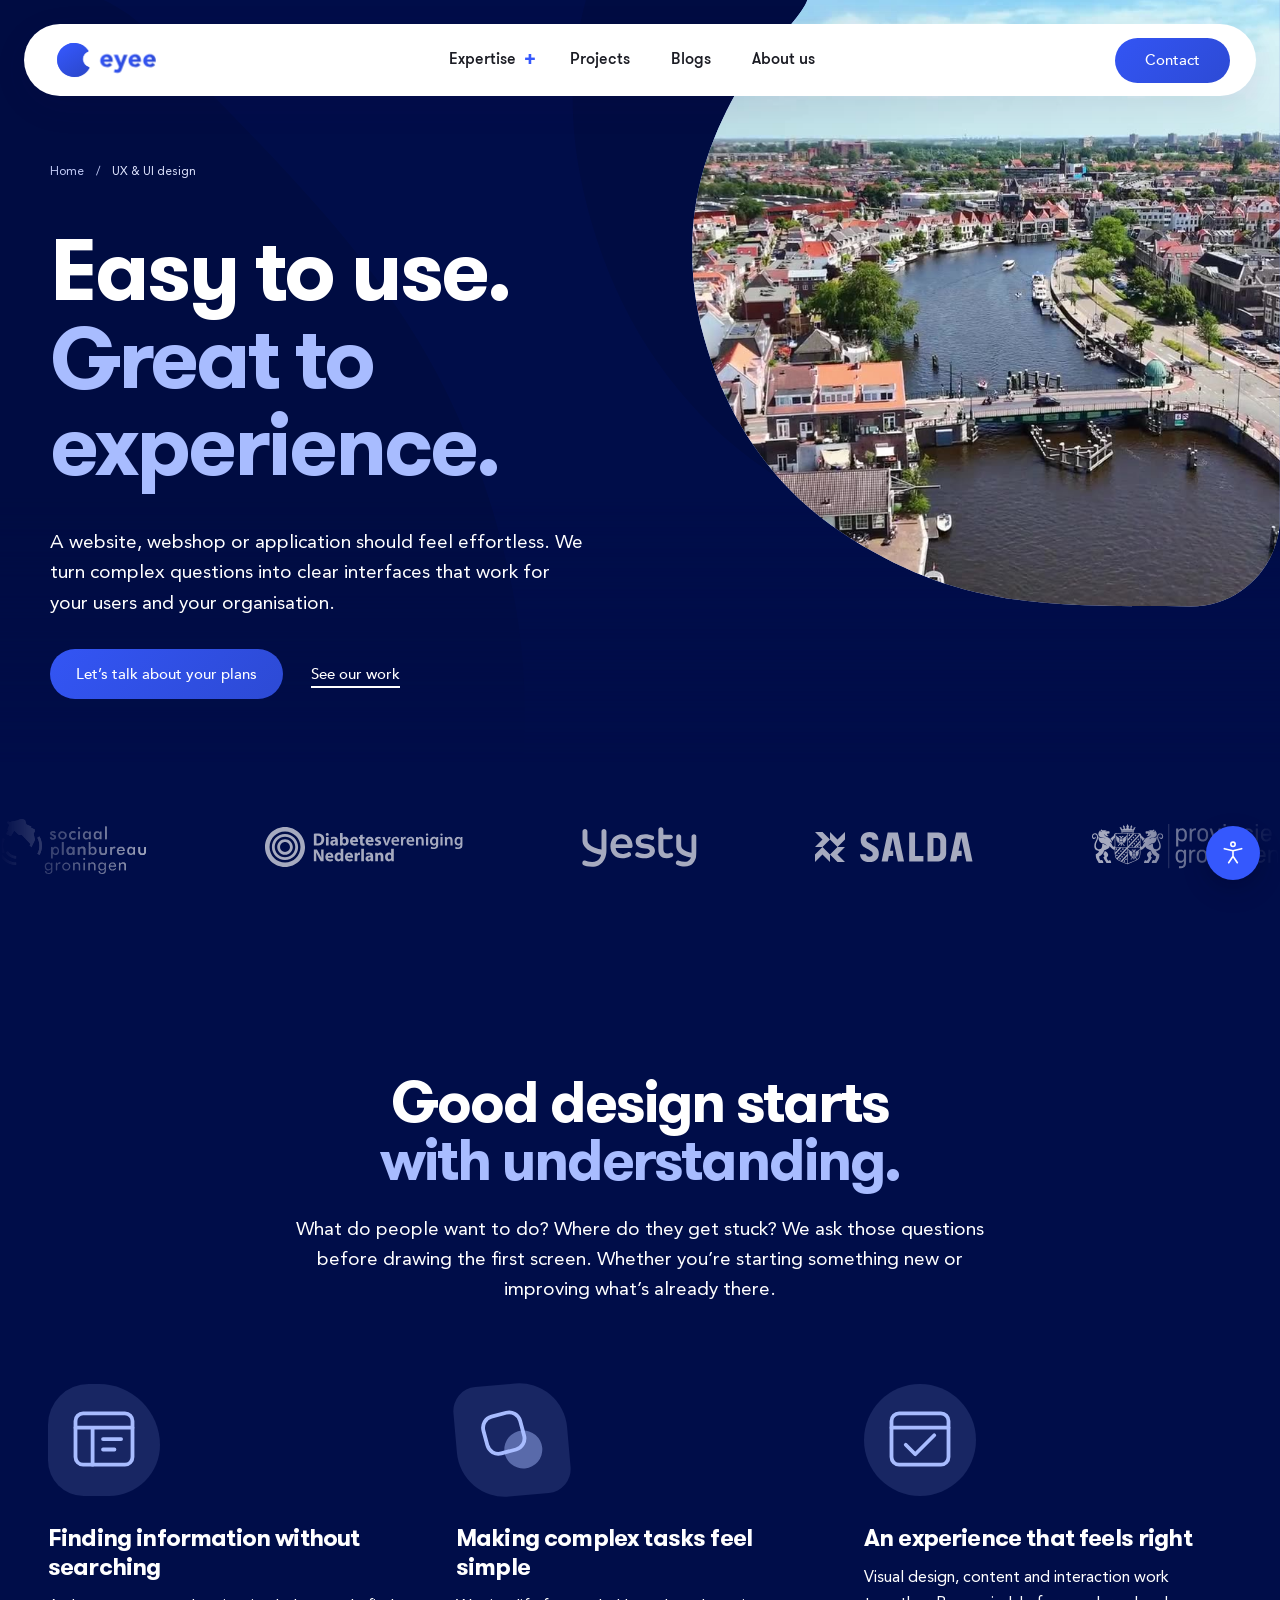
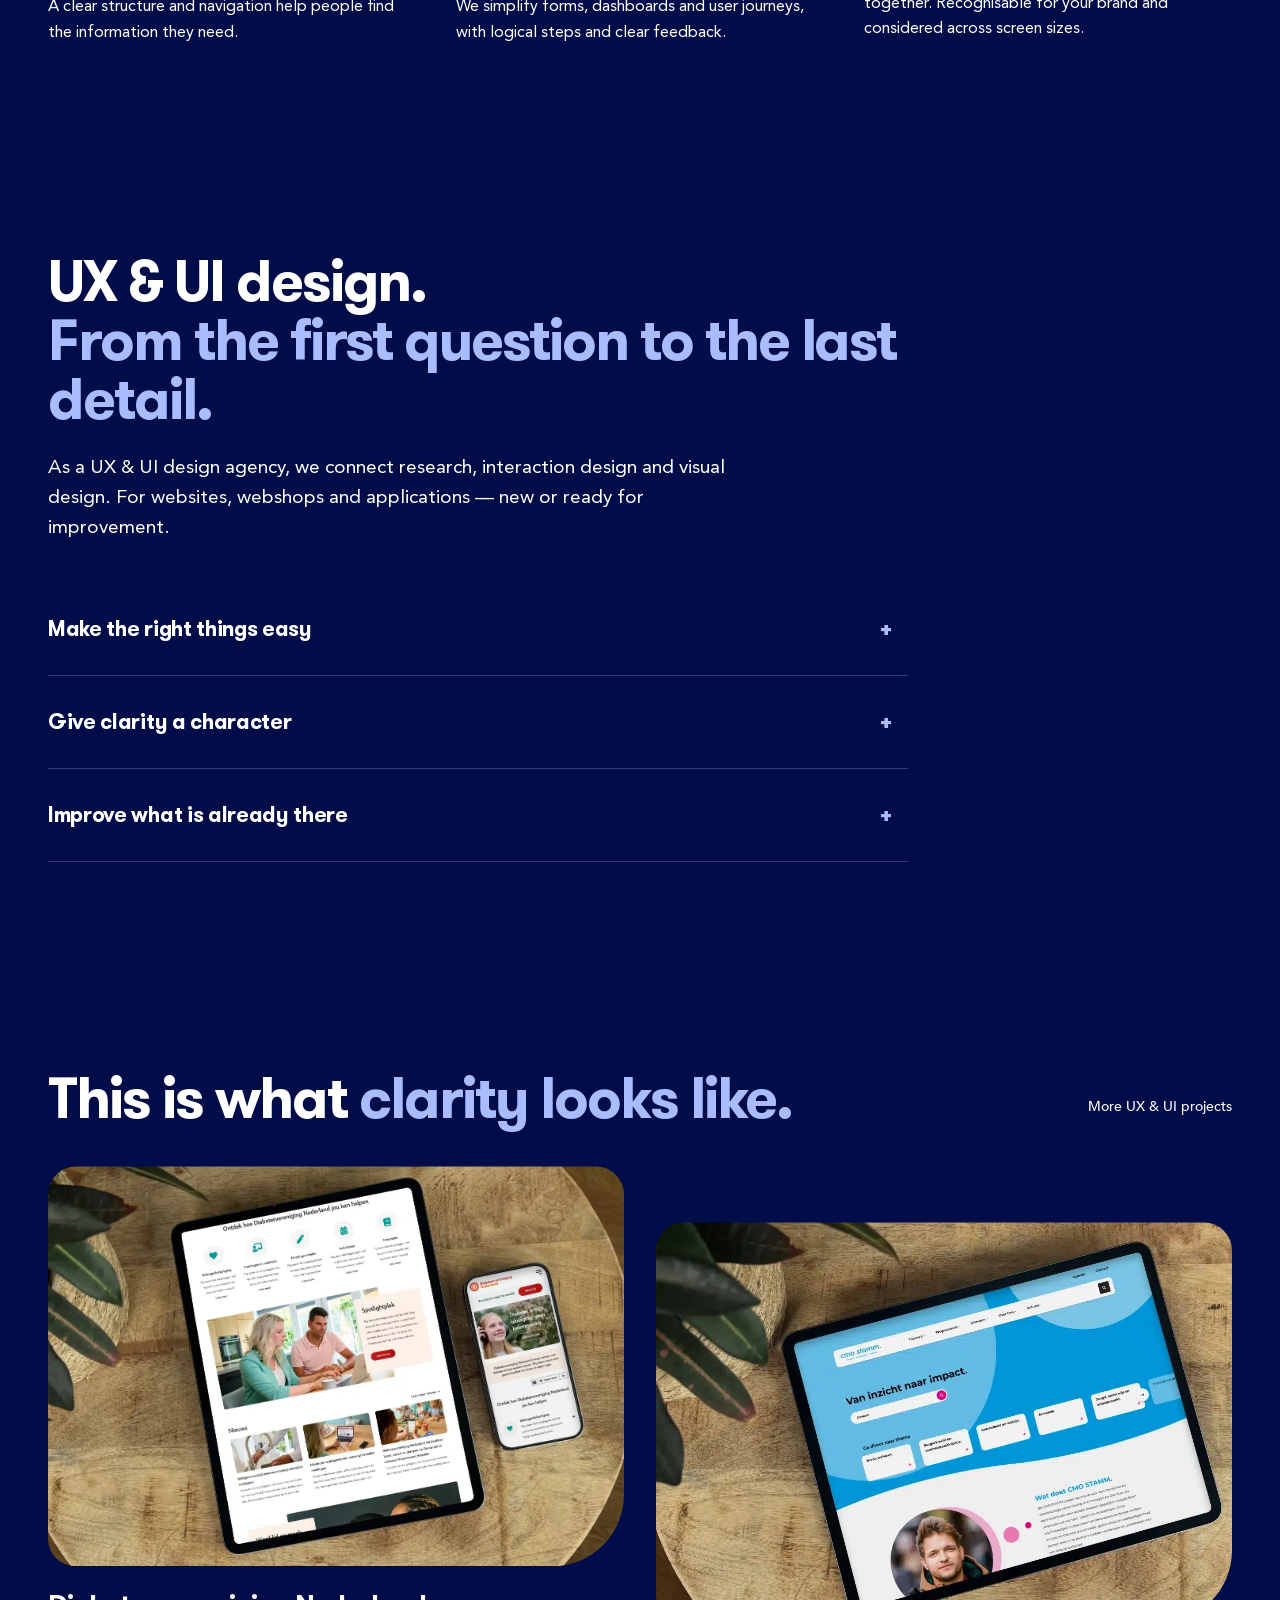
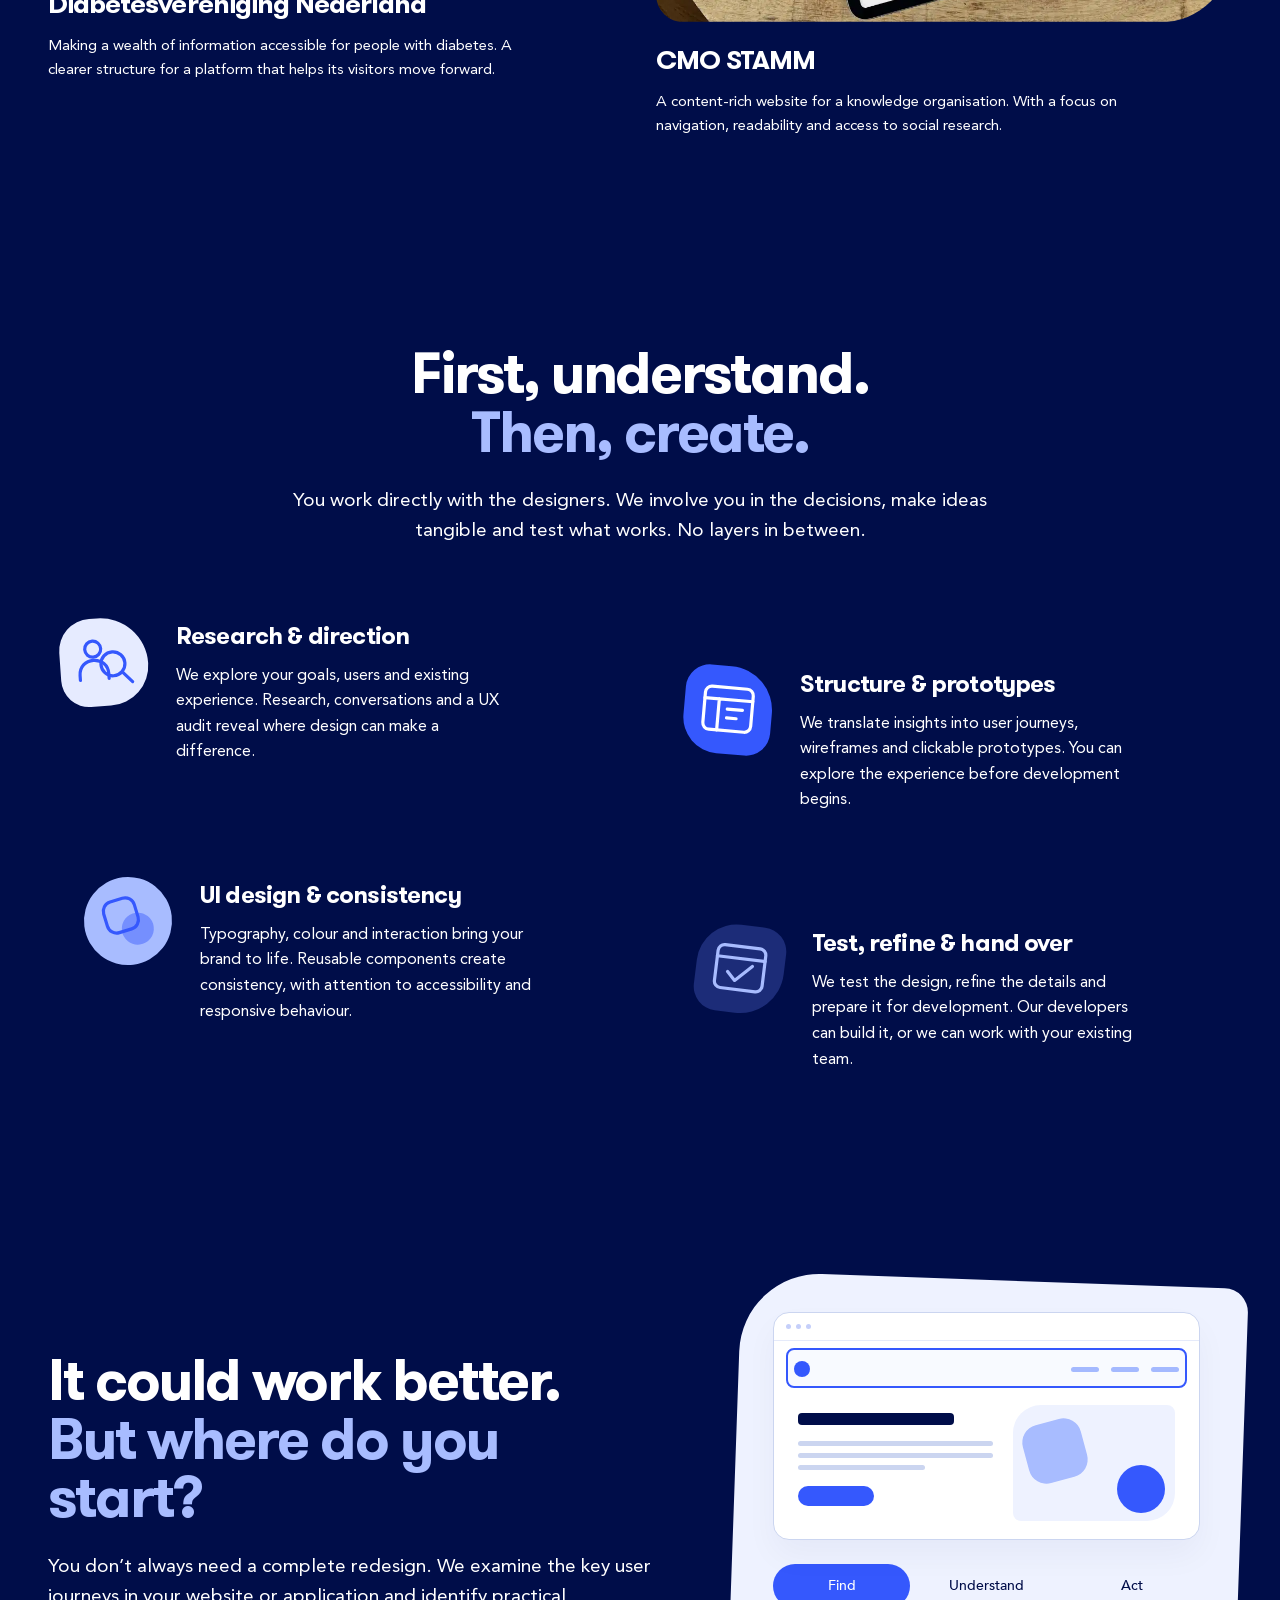
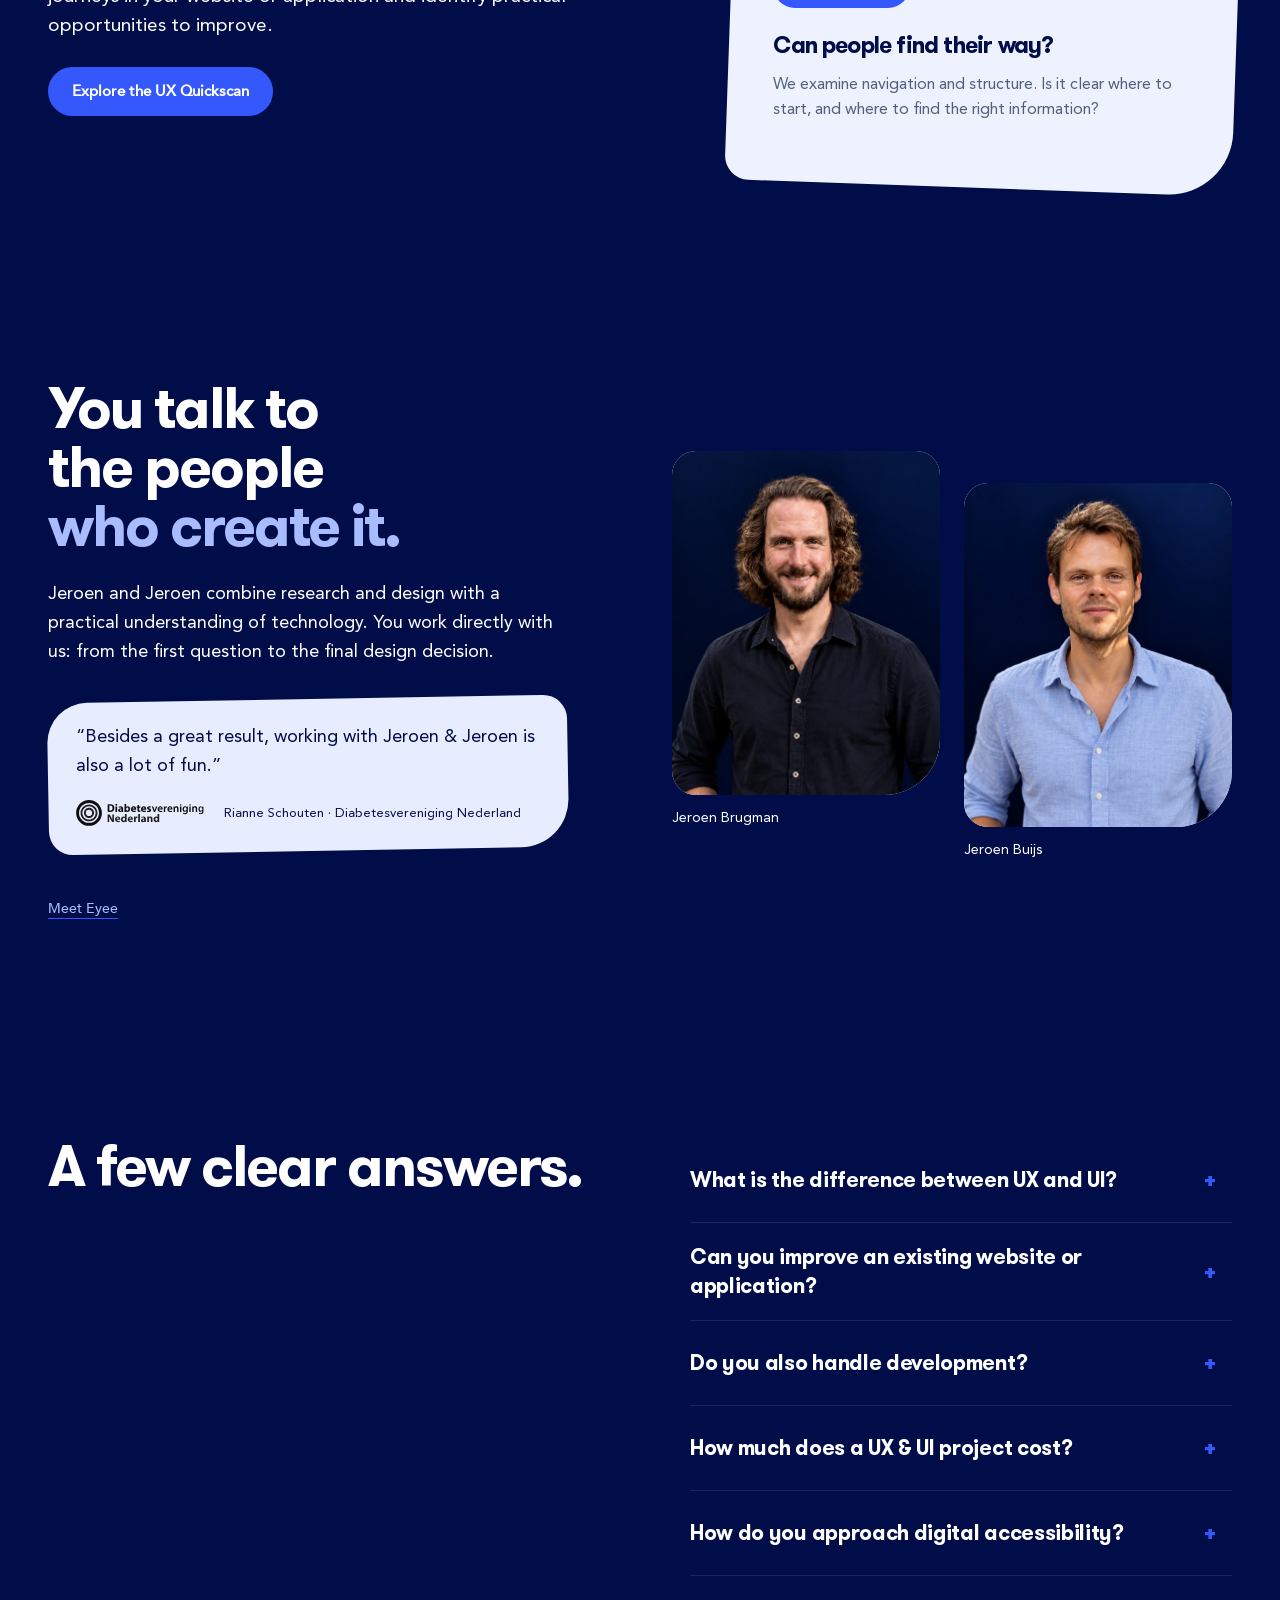
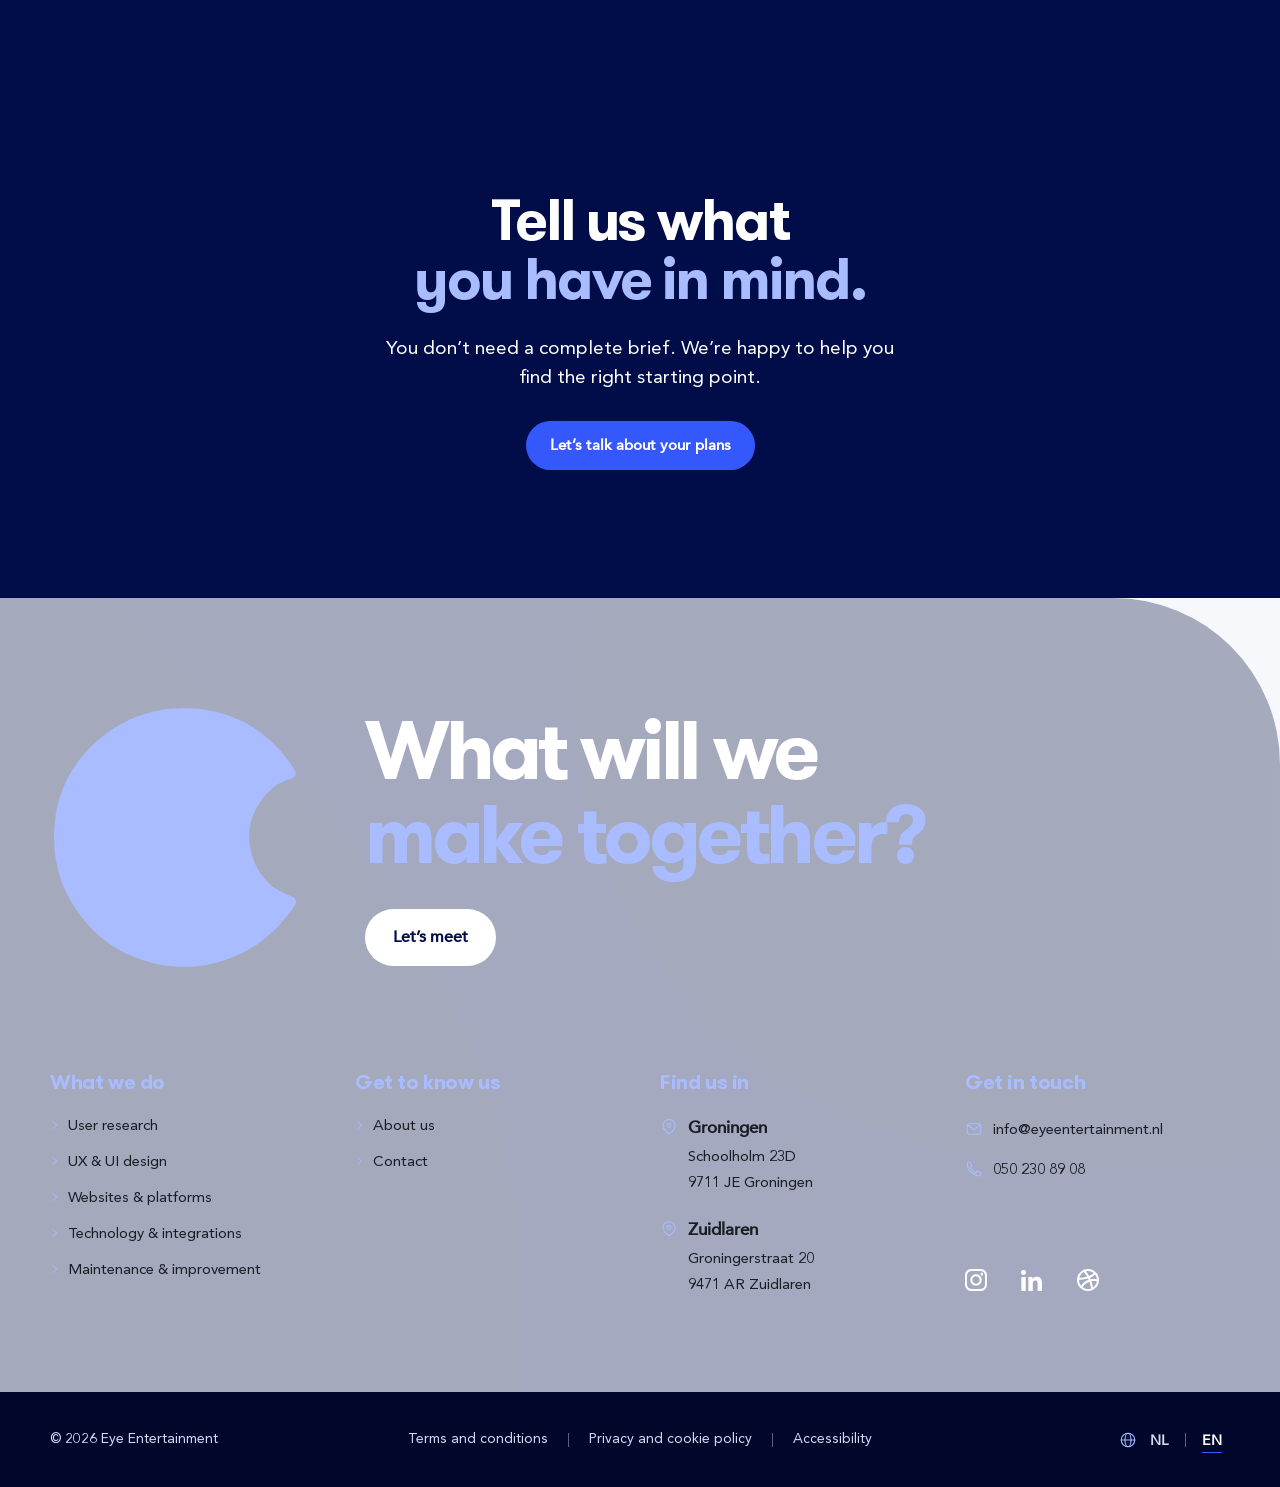
==== ui-ux-design.html @ f01b1f04 "Expertise pagina" ====
<!doctype html>
<html lang="nl">
  <head>
    <meta charset="utf-8" />
    <meta name="viewport" content="width=device-width,initial-scale=1,viewport-fit=cover" />
    <title>UX &amp; UI design — Heldere interfaces, betere ervaringen | Eyee</title>
    <meta
      name="description"
      content="Eyee verbindt gebruikersonderzoek, interactieontwerp en UI design. Voor heldere websites, webshops en applicaties. Bekijk ons werk en de UX Quickscan."
    />
    <link
      rel="icon"
      type="image/svg+xml"
      sizes="any"
      href="assets/favicon.svg?v=eyee-blue"
    />
    <link
      rel="stylesheet"
      href="style.css?v=20261016-footer-accessibility-divider"
    />
    <link rel="stylesheet" href="menu.css?v=20261016-11" />
    <link rel="stylesheet" href="expertise-menu.css?v=20261016-13" />
    <link rel="stylesheet" href="accessibility.css?v=20261016-18" />
    <link rel="stylesheet" href="floating-cta.css?v=20261016-6" />
    <link rel="stylesheet" href="videocall.css?v=20261016-1" />
  <meta name="robots" content="noindex,follow"><link rel="stylesheet" href="ux-detail.css?v=20261018-10"><link rel="stylesheet" href="ux-motion.css?v=20261018-12"></head>
  <body class="ux-detail" data-floating-cta="ux">
    <svg
      class="clip-definitions"
      width="0"
      height="0"
      aria-hidden="true"
      focusable="false"
    >
      <defs>
        <clipPath id="hero-photo-clip" clipPathUnits="objectBoundingBox">
          <path
            d="M.1973 0H.9997V.8546C.9997.9272.9377.9992.8481.9992C.5922.9992.4571.9992.2716.8875C.1407.8086.0512.6837.0139.5259C-.018.3747.0158.2579.0764.1527C.104.1054.1863.0316.1973 0Z"
          />
        </clipPath>
      </defs>
    </svg>
    <a class="skip" href="#ux-main">Naar de inhoud</a>
    <header class="header">
      <a class="brand" href="index.html" aria-label="Eyee — home" aria-keyshortcuts="Alt+ArrowDown"
        ><svg
          xmlns="http://www.w3.org/2000/svg"
          width="90"
          height="41"
          viewBox="0 0 90 41"
          fill="none"
          class="brand-full"
          aria-hidden="true"
          focusable="false"
        >
          <defs>
            <linearGradient
              id="brand-intro-paint0"
              x1="13.4575"
              y1="4.43108"
              x2="52.9433"
              y2="62.3048"
              gradientUnits="userSpaceOnUse"
            >
              <stop stop-color="#3558FD" />
              <stop offset="1" stop-color="#203597" />
            </linearGradient>
            <linearGradient
              id="brand-intro-paint1"
              x1="42.1681"
              y1="18.43"
              x2="67.1056"
              y2="24.2595"
              gradientUnits="userSpaceOnUse"
            >
              <stop stop-color="#3558FD" />
              <stop offset="1" stop-color="#203597" />
            </linearGradient>
            <linearGradient
              id="brand-intro-paint2"
              x1="53.6194"
              y1="19.8373"
              x2="81.7409"
              y2="24.9375"
              gradientUnits="userSpaceOnUse"
            >
              <stop stop-color="#3558FD" />
              <stop offset="1" stop-color="#203597" />
            </linearGradient>
            <linearGradient
              id="brand-intro-paint3"
              x1="66.2794"
              y1="18.43"
              x2="91.2169"
              y2="24.2595"
              gradientUnits="userSpaceOnUse"
            >
              <stop stop-color="#3558FD" />
              <stop offset="1" stop-color="#203597" />
            </linearGradient>
            <linearGradient
              id="brand-intro-paint4"
              x1="78.8712"
              y1="18.43"
              x2="103.809"
              y2="24.2595"
              gradientUnits="userSpaceOnUse"
            >
              <stop stop-color="#3558FD" />
              <stop offset="1" stop-color="#203597" />
            </linearGradient>
          </defs>
          <g class="brand-eye">
            <path
              fill-rule="evenodd"
              clip-rule="evenodd"
              d="M9.51439 10.8486C13.2551 7.12958 17.5127 5.4933 22.5822 6.22587C26.7355 6.82609 30.0108 8.91113 32.4223 12.3533C32.749 12.8196 32.5829 13.227 31.9892 13.418C30.5887 13.8686 29.6257 14.8354 28.8642 16.0403C27.8134 17.7027 27.5132 19.5148 28.0193 21.4101C28.6881 23.9138 30.2279 25.6642 32.778 26.4289C33.4064 26.6173 33.5839 26.9881 33.2454 27.5502C31.8733 29.8279 30.118 31.7046 27.7534 33.0201C24.336 34.9211 20.72 35.3688 16.9498 34.4121C13.9233 33.6442 11.3914 32.0325 9.37889 29.5688C6.7812 26.3884 5.79259 22.7843 6.13658 18.7898C6.32133 16.6434 7.01391 14.6473 8.17219 12.8304C8.64339 12.0914 9.15447 11.3779 9.51439 10.8486Z"
              fill="url(#brand-intro-paint0)"
            />
          </g>
          <g class="brand-word">
            <path
              d="M52.8066 24.5167C52.2946 25.1689 51.6474 25.6723 50.865 26.0268C50.0827 26.3813 49.2719 26.5586 48.4327 26.5586C47.6361 26.5586 46.8858 26.431 46.1817 26.1757C45.4776 25.9205 44.866 25.5553 44.3468 25.0803C43.8276 24.6053 43.4186 24.0346 43.1199 23.3681C42.8212 22.7016 42.6719 21.9572 42.6719 21.1348C42.6719 20.3123 42.8212 19.5679 43.1199 18.9014C43.4186 18.235 43.8276 17.6642 44.3468 17.1892C44.866 16.7142 45.4776 16.349 46.1817 16.0938C46.8858 15.8386 47.6361 15.7109 48.4327 15.7109C49.1723 15.7109 49.8444 15.8386 50.449 16.0938C51.0535 16.349 51.5656 16.7142 51.9852 17.1892C52.4048 17.6642 52.7284 18.235 52.956 18.9014C53.1836 19.5679 53.2974 20.3123 53.2974 21.1348V22.1344H45.8723C46.0003 22.7442 46.2777 23.2298 46.7044 23.5914C47.1312 23.953 47.6575 24.1338 48.2833 24.1338C48.8096 24.1338 49.2541 24.0168 49.6169 23.7829C49.9796 23.5489 50.2961 23.2476 50.5663 22.8789L52.8066 24.5167ZM50.0969 19.9649C50.1111 19.4261 49.9333 18.9652 49.5635 18.5824C49.1937 18.1995 48.7172 18.0081 48.134 18.0081C47.7784 18.0081 47.4654 18.0648 47.1952 18.1782C46.9249 18.2917 46.6938 18.437 46.5017 18.6143C46.3097 18.7915 46.1604 18.9971 46.0537 19.2311C45.947 19.4651 45.8866 19.7097 45.8723 19.9649H50.0969Z"
              fill="url(#brand-intro-paint1)"
            />
            <path
              d="M61.2168 27.9841C61.0034 28.5371 60.7972 29.0263 60.598 29.4517C60.3989 29.8771 60.1464 30.2352 59.8406 30.5258C59.5348 30.8165 59.1471 31.0363 58.6777 31.1852C58.2083 31.3341 57.5896 31.4085 56.8215 31.4085C55.9965 31.4085 55.1999 31.2809 54.4318 31.0257L54.8585 28.4095C55.3422 28.6222 55.84 28.7285 56.3521 28.7285C56.7077 28.7285 56.9993 28.6895 57.2269 28.6116C57.4545 28.5336 57.6429 28.4201 57.7923 28.2712C57.9416 28.1223 58.0661 27.9416 58.1657 27.7289C58.2652 27.5162 58.3719 27.268 58.4857 26.9844L58.7204 26.3889L54.1758 15.9666H57.6323L60.2993 22.7942H60.342L62.625 15.9666H65.9108L61.2168 27.9841Z"
              fill="url(#brand-intro-paint2)"
            />
            <path
              d="M76.918 24.5167C76.4059 25.1689 75.7587 25.6723 74.9764 26.0268C74.194 26.3813 73.3832 26.5586 72.544 26.5586C71.7475 26.5586 70.9971 26.431 70.293 26.1757C69.5889 25.9205 68.9773 25.5553 68.4581 25.0803C67.9389 24.6053 67.53 24.0346 67.2313 23.3681C66.9326 22.7016 66.7832 21.9572 66.7832 21.1348C66.7832 20.3123 66.9326 19.5679 67.2313 18.9014C67.53 18.235 67.9389 17.6642 68.4581 17.1892C68.9773 16.7142 69.5889 16.349 70.293 16.0938C70.9971 15.8386 71.7475 15.7109 72.544 15.7109C73.2837 15.7109 73.9558 15.8386 74.5603 16.0938C75.1648 16.349 75.6769 16.7142 76.0965 17.1892C76.5161 17.6642 76.8397 18.235 77.0673 18.9014C77.2949 19.5679 77.4087 20.3123 77.4087 21.1348V22.1344H69.9837C70.1117 22.7442 70.389 23.2298 70.8158 23.5914C71.2425 23.953 71.7688 24.1338 72.3947 24.1338C72.921 24.1338 73.3655 24.0168 73.7282 23.7829C74.0909 23.5489 74.4074 23.2476 74.6776 22.8789L76.918 24.5167ZM74.2082 19.9649C74.2225 19.4261 74.0447 18.9652 73.6748 18.5824C73.305 18.1995 72.8285 18.0081 72.2453 18.0081C71.8897 18.0081 71.5768 18.0648 71.3065 18.1782C71.0362 18.2917 70.8051 18.437 70.6131 18.6143C70.421 18.7915 70.2717 18.9971 70.165 19.2311C70.0583 19.4651 69.9979 19.7097 69.9837 19.9649H74.2082Z"
              fill="url(#brand-intro-paint3)"
            />
            <path
              d="M89.5098 24.5167C88.9977 25.1689 88.3505 25.6723 87.5682 26.0268C86.7858 26.3813 85.975 26.5586 85.1358 26.5586C84.3393 26.5586 83.5889 26.431 82.8848 26.1757C82.1807 25.9205 81.5691 25.5553 81.0499 25.0803C80.5307 24.6053 80.1218 24.0346 79.8231 23.3681C79.5244 22.7016 79.375 21.9572 79.375 21.1348C79.375 20.3123 79.5244 19.5679 79.8231 18.9014C80.1218 18.235 80.5307 17.6642 81.0499 17.1892C81.5691 16.7142 82.1807 16.349 82.8848 16.0938C83.5889 15.8386 84.3393 15.7109 85.1358 15.7109C85.8755 15.7109 86.5476 15.8386 87.1521 16.0938C87.7566 16.349 88.2687 16.7142 88.6883 17.1892C89.1079 17.6642 89.4315 18.235 89.6591 18.9014C89.8867 19.5679 90.0005 20.3123 90.0005 21.1348V22.1344H82.5755C82.7035 22.7442 82.9808 23.2298 83.4076 23.5914C83.8343 23.953 84.3606 24.1338 84.9865 24.1338C85.5128 24.1338 85.9573 24.0168 86.32 23.7829C86.6827 23.5489 86.9992 23.2476 87.2694 22.8789L89.5098 24.5167ZM86.8 19.9649C86.8143 19.4261 86.6365 18.9652 86.2666 18.5824C85.8968 18.1995 85.4203 18.0081 84.8371 18.0081C84.4815 18.0081 84.1686 18.0648 83.8983 18.1782C83.628 18.2917 83.3969 18.437 83.2049 18.6143C83.0128 18.7915 82.8635 18.9971 82.7568 19.2311C82.6501 19.4651 82.5897 19.7097 82.5755 19.9649H86.8Z"
              fill="url(#brand-intro-paint4)"
            />
          </g></svg
        ><img
          class="brand-symbol"
          src="assets/beeldmerk.svg?v=4fdb95ffe9"
          alt=""
          aria-hidden="true"
      /></a>
      <nav class="desktop-nav" aria-label="Hoofdnavigatie">
        <div class="expertise-nav">
          <button class="expertise-trigger" type="button" aria-expanded="false" aria-controls="expertise-panel"><span>Expertises</span><span class="expertise-indicator" aria-hidden="true"></span></button>
          <div id="expertise-panel" class="expertise-panel" role="region" aria-labelledby="expertise-heading" hidden>
            <div class="expertise-primary">
              <h2 id="expertise-heading">Onze expertise</h2>
              <div class="expertise-pillars">
                <a class="expertise-pillar" href="index.html#gebruikersonderzoek">
                  <span class="expertise-pillar-icon expertise-pillar-research"><span class="service-art research-art" aria-hidden="true"><svg
                viewBox="0 0 80 80"
                fill="none"
                stroke="currentColor"
                stroke-width="6"
                stroke-linecap="round"
                stroke-linejoin="round"
              >
                <g class="research-person">
                  <circle cx="27" cy="23" r="10" />
                  <path d="M9 61v-6c0-11 8-18 18-18s18 7 18 18v6" />
                </g>
                <g class="research-lens">
                  <circle cx="51" cy="43" r="15" />
                  <path d="m62 54 12 13" />
                </g>
              </svg></span></span>
                  <span class="expertise-pillar-copy"><span class="expertise-title"><strong>Gebruikersonderzoek</strong><span class="expertise-arrow" aria-hidden="true"></span></span><span class="expertise-description">Ontdek wat je gebruikers nodig hebben.</span></span>
                </a>
                <a class="expertise-pillar" href="ui-ux-design.html">
                  <span class="expertise-pillar-icon expertise-pillar-design"><span class="service-art design-art" aria-hidden="true"><i></i><i></i></span></span>
                  <span class="expertise-pillar-copy"><span class="expertise-title"><strong>UX &amp; UI design</strong><span class="expertise-arrow" aria-hidden="true"></span></span><span class="expertise-description">Heldere interfaces die prettig werken.</span></span>
                </a>
                <a class="expertise-pillar" href="index.html#betrouwbare-techniek">
                  <span class="expertise-pillar-icon expertise-pillar-tech"><span class="service-art tech-art" aria-hidden="true"><i></i><i></i></span></span>
                  <span class="expertise-pillar-copy"><span class="expertise-title"><strong>Betrouwbare techniek</strong><span class="expertise-arrow" aria-hidden="true"></span></span><span class="expertise-description">Een solide basis die met je meegroeit.</span></span>
                </a>
              </div>
            </div>
            <div class="expertise-practical">
              <h2>Waarmee we je helpen</h2>
              <ul>
                <li><a href="https://eye-entertainment.nl/websites/"><span>Websites</span></a></li>
                <li><a href="https://eye-entertainment.nl/webshops/"><span>Webshops</span></a></li>
                <li><a href="https://eye-entertainment.nl/bedrijfsapplicaties/"><span>Bedrijfsapplicaties</span></a></li>
                <li><a href="https://eye-entertainment.nl/ios-android-apps/"><span>iOS &amp; Android Apps</span></a></li>
                <li><a href="ui-ux-design.html"><span>UX &amp; Platform Design</span></a></li>
                <li><a href="https://eye-entertainment.nl/magento-en-shopware/"><span>Magento &amp; Shopware</span></a></li>
                <li><a href="https://eye-entertainment.nl/seo-optimalisatie/"><span>SEO optimalisatie</span></a></li>
                <li><a href="https://eye-entertainment.nl/onderhoud/"><span>Ondersteuning &amp; Onderhoud</span></a></li>
                <li><a href="https://eye-entertainment.nl/verbeter-mijn-platform/"><span>Verbeter mijn platform</span></a></li>
              </ul>
            </div>
          </div>
        </div>
        <a href="index.html#werk">Cases</a
        ><a href="https://eye-entertainment.nl/blogs/">Blogs</a
        ><a href="index.html#over">Over ons</a>
      </nav>
      <div class="header-actions">
        <a class="contact-link" href="#ux-contact"
          >Contact
          <span aria-hidden="true"
            ><img
              src="assets/arrow-right-white.svg"
              width="14"
              height="9"
              alt="" /></span></a
        ><button
          class="menu-toggle"
          type="button"
          aria-label="Menu openen"
          aria-haspopup="dialog"
          aria-controls="menu"
          aria-expanded="false"
        >
          <svg class="menu-icon" width="25" height="21" viewBox="0 0 28 24" fill="none" stroke="currentColor" stroke-width="3" stroke-linecap="round" aria-hidden="true"><line class="icon-top" x1="3" y1="12" x2="25" y2="12"/><line class="icon-middle" x1="3" y1="12" x2="25" y2="12"/><line class="icon-bottom" x1="3" y1="12" x2="25" y2="12"/></svg>
        </button>
      </div>
    </header>
    <div class="expertise-scrim" aria-hidden="true" hidden></div>
    
    <dialog id="menu" class="menu-dialog" aria-label="Menu" tabindex="-1">
      <div class="menu-top">
        <a class="menu-brand" href="index.html#home" aria-label="Eyee — home"><img src="assets/eyee-menu-logo.svg" width="132" height="49" alt="Eyee" /></a>
        <button class="menu-close" type="button" aria-label="Menu sluiten">
          <svg class="menu-icon" width="34" height="34" viewBox="0 0 28 24" fill="none" stroke="currentColor" stroke-width="3" stroke-linecap="round" aria-hidden="true"><line class="icon-top" x1="3" y1="12" x2="25" y2="12"/><line class="icon-middle" x1="3" y1="12" x2="25" y2="12"/><line class="icon-bottom" x1="3" y1="12" x2="25" y2="12"/></svg>
        </button>
      </div>
      <div class="menu-layout">
        <div>
          <nav aria-label="Uitgebreide navigatie">
            <a href="https://eye-entertainment.nl/expertises/"
              >Expertises <span>→</span></a
            ><a href="index.html#werk">Cases <span>→</span></a
            ><a href="https://eye-entertainment.nl/blogs/"
              >Blogs <span>→</span></a
            ><a href="index.html#over">Over ons <span>→</span></a
            ><a href="#ux-contact">Contact <span>→</span></a>
          </nav>
        </div>
        <div class="menu-bottom">
          <div class="menu-language">
            <span class="language-switcher" role="group" aria-label="Taalkeuze">
              <button type="button" data-language="nl" lang="nl" aria-label="Nederlands" aria-pressed="true">NL</button>
              <span class="language-divider" aria-hidden="true"></span>
              <button type="button" data-language="en" lang="en" aria-label="English" aria-pressed="false">EN</button>
            </span>
          </div>
          <a class="menu-call" href="tel:+31502308908"><svg width="18" height="18" viewBox="0 0 24 24" fill="none" stroke="currentColor" stroke-width="1.5" stroke-linecap="round" stroke-linejoin="round" aria-hidden="true"><path d="M7 3H4a1 1 0 0 0-1 1c0 9.4 7.6 17 17 17a1 1 0 0 0 1-1v-3l-5-2-2 2a15 15 0 0 1-7-7l2-2-2-5Z"/></svg><span>Bel ons</span><span class="menu-call-arrow" aria-hidden="true"><img src="assets/arrow-right-white.svg" width="18" height="12" alt="" /></span></a>
        </div>
      </div>
    </dialog>
    <main id="ux-main">
  <section
        class="hero ux-home-hero"
        data-scroll-bg="#000D49"
        aria-labelledby="ux-title"
      >
        <div class="hero-copy">
          <div class="hero-shapes" aria-hidden="true">
            <span class="shape-disc"></span><span class="shape-dot"></span
            ><span class="shape-bottom"></span>
          </div>
          <div class="hero-portrait">
            <picture class="hero-video-poster">
              <source media="(max-width: 650px)" srcset="assets/eyee-showreel-hero-mobile-poster.jpg" />
              <img src="assets/eyee-showreel-hero-desktop-poster.jpg" width="800" height="840" alt="Dronebeeld van de stad" fetchpriority="high" />
            </picture>
            <video id="hero-video" class="hero-video" muted loop playsinline preload="none" aria-hidden="true"></video>
          </div>
          <nav class="ux-breadcrumb" aria-label="Breadcrumb"><a href="index.html">Home</a><span aria-hidden="true">/</span><span aria-current="page">UX &amp; UI design</span></nav><h1 id="ux-title"><span data-en="Easy to use.">Helder in gebruik.</span><br><em data-en="Great to experience.">Sterk in gevoel.</em></h1>
          <div class="hero-bottom"><p class="ux-lead" data-en="A website, webshop or application should feel effortless. We turn complex questions into clear interfaces that work for your users and your organisation.">Een website, webshop of applicatie moet vanzelfsprekend voelen. Wij vertalen complexe vragen naar heldere interfaces die werken voor je gebruikers én je organisatie.</p><div class="hero-actions"><a class="hero-cta hero-cta-primary" href="#ux-contact"><b class="ux-action-label" data-en="Let’s talk about your plans">Bespreek je plannen</b><span aria-hidden="true"><img src="assets/arrow-right-white.svg" width="14" height="9" alt=""></span></a><a class="hero-cta hero-cta-secondary" href="#ux-work" data-en="See our work">Bekijk ons werk</a></div></div>
        </div>
      </section><section
        class="client-wall section client-strip"
        data-scroll-bg="#000d49"
        aria-label="Een selectie van onze opdrachtgevers"
      >
        <svg width="0" height="0" aria-hidden="true" focusable="false" style="position: absolute"><defs><filter id="client-logo-tint" color-interpolation-filters="sRGB"><feColorMatrix type="saturate" values="0"/><feComponentTransfer><feFuncR type="table" tableValues="0 0 1"/><feFuncG type="table" tableValues="0 0 1"/><feFuncB type="table" tableValues="0 0 1"/></feComponentTransfer><feColorMatrix type="matrix" values="0.67451 0 0 0 0.32549 0 0.61961 0 0 0.38039 0 0 0.45882 0 0.54118 0 0 0 1 0"/></filter></defs></svg>
        <article class="eyee-logoslider-wrapper" style="--duration: 40s">
          <div class="marquee">
            <div class="marquee__group">
              <div class="r r1">
                <a
                  target="_blank"
                  rel="noopener noreferrer"
                  href="https://eye-entertainment.nl/opdrachtgevers/sociaal-planbureau-groningen/"
                  class="logo-item"
                  ><img
                    class="logo-img first"
                    style="height: 55px"
                    src="assets/client-slider-49620bfa6d33.svg"
                    alt="Sociaal Planbureau Groningen" /><img
                    class="logo-img second"
                    style="height: 55px"
                    src="assets/client-slider-d979b75b858e.svg"
                    alt="Sociaal Planbureau Groningen" /></a
                ><a
                  target="_blank"
                  rel="noopener noreferrer"
                  href="https://eye-entertainment.nl/opdrachtgevers/diabetesvereniging-nederland/"
                  class="logo-item"
                  ><img
                    class="logo-img first"
                    style="height: 40px"
                    src="assets/client-slider-cfbfcf48ce87.svg"
                    alt="Diabetesvereniging Nederland" /><img
                    class="logo-img second"
                    style="height: 40px"
                    src="assets/client-slider-b6ab68667841.svg"
                    alt="Diabetesvereniging Nederland" /></a
                ><a
                  target="_blank"
                  rel="noopener noreferrer"
                  href="https://eye-entertainment.nl/opdrachtgevers/yesty/"
                  class="logo-item"
                  ><img
                    class="logo-img first"
                    style="height: 40px"
                    src="assets/client-slider-f21b3d1928e7.svg"
                    alt="Yesty" /><img
                    class="logo-img second"
                    style="height: 40px"
                    src="assets/client-slider-37b8ec7cb5c3.svg"
                    alt="Yesty" /></a
                ><a
                  target="_blank"
                  rel="noopener noreferrer"
                  href="https://eye-entertainment.nl/opdrachtgevers/salda/"
                  class="logo-item"
                  ><img
                    class="logo-img first"
                    style="height: 30px"
                    src="assets/client-slider-20cdc62dc676.svg"
                    alt="Salda" /><img
                    class="logo-img second"
                    style="height: 30px"
                    src="assets/client-slider-1c26e1fbf0e0.svg"
                    alt="Salda" /></a
                ><a
                  target="_blank"
                  rel="noopener noreferrer"
                  href="https://eye-entertainment.nl/opdrachtgevers/provincie-groningen/"
                  class="logo-item"
                  ><img
                    class="logo-img first"
                    style="height: 45px"
                    src="assets/client-slider-98b4e5aa6078.svg"
                    alt="Provincie Groningen" /><img
                    class="logo-img second"
                    style="height: 45px"
                    src="assets/client-slider-f69f68d73787.svg"
                    alt="Provincie Groningen" /></a
                ><a
                  target="_blank"
                  rel="noopener noreferrer"
                  href="https://eye-entertainment.nl/opdrachtgevers/gullimex/"
                  class="logo-item"
                  ><img
                    class="logo-img first"
                    style="height: 40px"
                    src="assets/client-slider-445c90ca2f07.svg"
                    alt="Gullimex" /><img
                    class="logo-img second"
                    style="height: 40px"
                    src="assets/client-slider-22fb444d3d4b.svg"
                    alt="Gullimex" /></a
                ><a
                  target="_blank"
                  rel="noopener noreferrer"
                  href="https://eye-entertainment.nl/opdrachtgevers/trendbureau-drenthe/"
                  class="logo-item"
                  ><img
                    class="logo-img first"
                    style="height: 55px"
                    src="assets/client-slider-09e43a5abc71.svg"
                    alt="Trendbureau Drenthe" /><img
                    class="logo-img second"
                    style="height: 55px"
                    src="assets/client-slider-fa4d386a071c.svg"
                    alt="Trendbureau Drenthe" /></a
                ><a
                  target="_blank"
                  rel="noopener noreferrer"
                  href="https://eye-entertainment.nl/opdrachtgevers/the-indian-maharadja/"
                  class="logo-item"
                  ><img
                    class="logo-img first"
                    style="height: 55px"
                    src="assets/client-slider-2ef7be026399.svg"
                    alt="The Indian Maharadja" /><img
                    class="logo-img second"
                    style="height: 55px"
                    src="assets/client-slider-12ba22347359.svg"
                    alt="The Indian Maharadja" /></a
                ><a
                  target="_blank"
                  rel="noopener noreferrer"
                  href="https://eye-entertainment.nl/opdrachtgevers/cmo-stamm/"
                  class="logo-item"
                  ><img
                    class="logo-img first"
                    style="height: 20px"
                    src="assets/client-slider-2c8688d3161d.svg"
                    alt="CMO STAMM" /><img
                    class="logo-img second"
                    style="height: 20px"
                    src="assets/client-slider-e0a81075a2fe.svg"
                    alt="CMO STAMM" /></a
                ><a
                  target="_blank"
                  rel="noopener noreferrer"
                  href="https://eye-entertainment.nl/opdrachtgevers/101bhv/"
                  class="logo-item"
                  ><img
                    class="logo-img first"
                    style="height: 50px"
                    src="assets/logo-101bhv.svg"
                    alt="101BHV" /><img
                    class="logo-img second"
                    style="height: 50px"
                    src="assets/logo-101bhv.svg"
                    alt="101BHV" /></a
                ><a
                  target="_blank"
                  rel="noopener noreferrer"
                  href="https://eye-entertainment.nl/opdrachtgevers/beach-wagon/"
                  class="logo-item"
                  ><img
                    class="logo-img first"
                    style="height: 50px"
                    src="assets/client-slider-8bf4eac66f78.svg"
                    alt="Beach Wagon" /><img
                    class="logo-img second"
                    style="height: 50px"
                    src="assets/client-slider-cc38c21f6e75.svg"
                    alt="Beach Wagon"
                /></a>
              </div>
              <div class="r r2">
                <a
                  target="_blank"
                  rel="noopener noreferrer"
                  href="https://eye-entertainment.nl/opdrachtgevers/provincie-drenthe/"
                  class="logo-item"
                  ><img
                    class="logo-img first"
                    style="height: 30px"
                    src="assets/client-slider-f61c9474a30e.svg"
                    alt="Provincie Drenthe" /><img
                    class="logo-img second"
                    style="height: 30px"
                    src="assets/client-slider-0d6a410d7923.svg"
                    alt="Provincie Drenthe" /></a
                ><a
                  target="_blank"
                  rel="noopener noreferrer"
                  href="https://eye-entertainment.nl/opdrachtgevers/bijscholing-instituut-voor-therapeuten/"
                  class="logo-item"
                  ><img
                    class="logo-img first"
                    style="height: 50px"
                    src="assets/client-slider-2dab9fa09766.svg"
                    alt="Bijscholing Instituut voor Therapeuten" /><img
                    class="logo-img second"
                    style="height: 50px"
                    src="assets/client-slider-e326ccbe0055.svg"
                    alt="Bijscholing Instituut voor Therapeuten" /></a
                ><a
                  target="_blank"
                  rel="noopener noreferrer"
                  href="https://eye-entertainment.nl/opdrachtgevers/drenthe-samen-gezond-in-beweging/"
                  class="logo-item"
                  ><img
                    class="logo-img first"
                    style="height: 55px"
                    src="assets/client-slider-0d7324493cc4.svg"
                    alt="Drenthe samen gezond in beweging" /><img
                    class="logo-img second"
                    style="height: 55px"
                    src="assets/client-slider-bd69c027354d.svg"
                    alt="Drenthe samen gezond in beweging" /></a
                ><a
                  target="_blank"
                  rel="noopener noreferrer"
                  href="https://eye-entertainment.nl/opdrachtgevers/de-print-partner/"
                  class="logo-item"
                  ><img
                    class="logo-img first"
                    style="height: 25px"
                    src="assets/client-slider-4edae6386b6f.svg"
                    alt="De Print Partner" /><img
                    class="logo-img second"
                    style="height: 25px"
                    src="assets/client-slider-3826d83f4b29.svg"
                    alt="De Print Partner" /></a
                ><a
                  target="_blank"
                  rel="noopener noreferrer"
                  href="https://eye-entertainment.nl/opdrachtgevers/horecagoedkoop/"
                  class="logo-item"
                  ><img
                    class="logo-img first"
                    style="height: 40px"
                    src="assets/logo-horecagoedkoop.svg"
                    alt="Horecagoedkoop" /><img
                    class="logo-img second"
                    style="height: 40px"
                    src="assets/logo-horecagoedkoop.svg"
                    alt="Horecagoedkoop" /></a
                ><a
                  target="_blank"
                  rel="noopener noreferrer"
                  href="https://eye-entertainment.nl/opdrachtgevers/gooze/"
                  class="logo-item"
                  ><img
                    class="logo-img first"
                    style="height: 25px"
                    src="assets/client-slider-388b2e9fd227.svg"
                    alt="Gooze" /><img
                    class="logo-img second"
                    style="height: 25px"
                    src="assets/client-slider-c85b772190b2.svg"
                    alt="Gooze" /></a
                ><a
                  target="_blank"
                  rel="noopener noreferrer"
                  href="https://eye-entertainment.nl/opdrachtgevers/ukraine-food/"
                  class="logo-item"
                  ><img
                    class="logo-img first"
                    style="height: 45px"
                    src="assets/client-slider-0225ca1ac8ce.svg"
                    alt="Ukraine Food" /><img
                    class="logo-img second"
                    style="height: 45px"
                    src="assets/client-slider-76e9012f9a93.svg"
                    alt="Ukraine Food" /></a
                ><a
                  target="_blank"
                  rel="noopener noreferrer"
                  href="https://eye-entertainment.nl/opdrachtgevers/symphony-travel/"
                  class="logo-item"
                  ><img
                    class="logo-img first"
                    style="height: 18px"
                    src="assets/client-slider-e2c19cee3662.svg"
                    alt="Symphony Travel" /><img
                    class="logo-img second"
                    style="height: 18px"
                    src="assets/client-slider-d179adf80a6d.svg"
                    alt="Symphony Travel" /></a
                ><a
                  target="_blank"
                  rel="noopener noreferrer"
                  href="https://eye-entertainment.nl/opdrachtgevers/kwekerij-arborealis/"
                  class="logo-item"
                  ><img
                    class="logo-img first"
                    style="height: 58px"
                    src="assets/client-slider-39ddb00eded8.svg"
                    alt="Kwekerij Arborealis" /><img
                    class="logo-img second"
                    style="height: 58px"
                    src="assets/client-slider-19d0163aee39.svg"
                    alt="Kwekerij Arborealis" /></a
                ><a
                  target="_blank"
                  rel="noopener noreferrer"
                  href="https://eye-entertainment.nl/opdrachtgevers/groenstudio-schone/"
                  class="logo-item"
                  ><img
                    class="logo-img first"
                    style="height: 50px"
                    src="assets/client-slider-b425ba609ca0.svg"
                    alt="Groenstudio Schöne" /><img
                    class="logo-img second"
                    style="height: 50px"
                    src="assets/client-slider-84a78badd6fb.svg"
                    alt="Groenstudio Schöne" /></a
                ><a
                  target="_blank"
                  rel="noopener noreferrer"
                  href="https://eye-entertainment.nl/opdrachtgevers/spijs/"
                  class="logo-item"
                  ><img
                    class="logo-img first"
                    style="height: 50px"
                    src="assets/client-slider-674fae9d6617.svg"
                    alt="Spijs" /><img
                    class="logo-img second"
                    style="height: 50px"
                    src="assets/client-slider-3f1501114a78.svg"
                    alt="Spijs"
                /></a>
              </div>
            </div>
            <div aria-hidden="true" class="marquee__group" inert>
              <div class="r r1">
                <a
                  target="_blank"
                  rel="noopener noreferrer"
                  href="https://eye-entertainment.nl/opdrachtgevers/sociaal-planbureau-groningen/"
                  class="logo-item"
                  ><img
                    class="logo-img first"
                    style="height: 55px"
                    src="assets/client-slider-49620bfa6d33.svg"
                    alt="Sociaal Planbureau Groningen" /><img
                    class="logo-img second"
                    style="height: 55px"
                    src="assets/client-slider-d979b75b858e.svg"
                    alt="Sociaal Planbureau Groningen" /></a
                ><a
                  target="_blank"
                  rel="noopener noreferrer"
                  href="https://eye-entertainment.nl/opdrachtgevers/diabetesvereniging-nederland/"
                  class="logo-item"
                  ><img
                    class="logo-img first"
                    style="height: 40px"
                    src="assets/client-slider-cfbfcf48ce87.svg"
                    alt="Diabetesvereniging Nederland" /><img
                    class="logo-img second"
                    style="height: 40px"
                    src="assets/client-slider-b6ab68667841.svg"
                    alt="Diabetesvereniging Nederland" /></a
                ><a
                  target="_blank"
                  rel="noopener noreferrer"
                  href="https://eye-entertainment.nl/opdrachtgevers/yesty/"
                  class="logo-item"
                  ><img
                    class="logo-img first"
                    style="height: 40px"
                    src="assets/client-slider-f21b3d1928e7.svg"
                    alt="Yesty" /><img
                    class="logo-img second"
                    style="height: 40px"
                    src="assets/client-slider-37b8ec7cb5c3.svg"
                    alt="Yesty" /></a
                ><a
                  target="_blank"
                  rel="noopener noreferrer"
                  href="https://eye-entertainment.nl/opdrachtgevers/salda/"
                  class="logo-item"
                  ><img
                    class="logo-img first"
                    style="height: 30px"
                    src="assets/client-slider-20cdc62dc676.svg"
                    alt="Salda" /><img
                    class="logo-img second"
                    style="height: 30px"
                    src="assets/client-slider-1c26e1fbf0e0.svg"
                    alt="Salda" /></a
                ><a
                  target="_blank"
                  rel="noopener noreferrer"
                  href="https://eye-entertainment.nl/opdrachtgevers/provincie-groningen/"
                  class="logo-item"
                  ><img
                    class="logo-img first"
                    style="height: 45px"
                    src="assets/client-slider-98b4e5aa6078.svg"
                    alt="Provincie Groningen" /><img
                    class="logo-img second"
                    style="height: 45px"
                    src="assets/client-slider-f69f68d73787.svg"
                    alt="Provincie Groningen" /></a
                ><a
                  target="_blank"
                  rel="noopener noreferrer"
                  href="https://eye-entertainment.nl/opdrachtgevers/gullimex/"
                  class="logo-item"
                  ><img
                    class="logo-img first"
                    style="height: 40px"
                    src="assets/client-slider-445c90ca2f07.svg"
                    alt="Gullimex" /><img
                    class="logo-img second"
                    style="height: 40px"
                    src="assets/client-slider-22fb444d3d4b.svg"
                    alt="Gullimex" /></a
                ><a
                  target="_blank"
                  rel="noopener noreferrer"
                  href="https://eye-entertainment.nl/opdrachtgevers/trendbureau-drenthe/"
                  class="logo-item"
                  ><img
                    class="logo-img first"
                    style="height: 55px"
                    src="assets/client-slider-09e43a5abc71.svg"
                    alt="Trendbureau Drenthe" /><img
                    class="logo-img second"
                    style="height: 55px"
                    src="assets/client-slider-fa4d386a071c.svg"
                    alt="Trendbureau Drenthe" /></a
                ><a
                  target="_blank"
                  rel="noopener noreferrer"
                  href="https://eye-entertainment.nl/opdrachtgevers/the-indian-maharadja/"
                  class="logo-item"
                  ><img
                    class="logo-img first"
                    style="height: 55px"
                    src="assets/client-slider-2ef7be026399.svg"
                    alt="The Indian Maharadja" /><img
                    class="logo-img second"
                    style="height: 55px"
                    src="assets/client-slider-12ba22347359.svg"
                    alt="The Indian Maharadja" /></a
                ><a
                  target="_blank"
                  rel="noopener noreferrer"
                  href="https://eye-entertainment.nl/opdrachtgevers/cmo-stamm/"
                  class="logo-item"
                  ><img
                    class="logo-img first"
                    style="height: 20px"
                    src="assets/client-slider-2c8688d3161d.svg"
                    alt="CMO STAMM" /><img
                    class="logo-img second"
                    style="height: 20px"
                    src="assets/client-slider-e0a81075a2fe.svg"
                    alt="CMO STAMM" /></a
                ><a
                  target="_blank"
                  rel="noopener noreferrer"
                  href="https://eye-entertainment.nl/opdrachtgevers/101bhv/"
                  class="logo-item"
                  ><img
                    class="logo-img first"
                    style="height: 50px"
                    src="assets/logo-101bhv.svg"
                    alt="101BHV" /><img
                    class="logo-img second"
                    style="height: 50px"
                    src="assets/logo-101bhv.svg"
                    alt="101BHV" /></a
                ><a
                  target="_blank"
                  rel="noopener noreferrer"
                  href="https://eye-entertainment.nl/opdrachtgevers/beach-wagon/"
                  class="logo-item"
                  ><img
                    class="logo-img first"
                    style="height: 50px"
                    src="assets/client-slider-8bf4eac66f78.svg"
                    alt="Beach Wagon" /><img
                    class="logo-img second"
                    style="height: 50px"
                    src="assets/client-slider-cc38c21f6e75.svg"
                    alt="Beach Wagon"
                /></a>
              </div>
              <div class="r r2">
                <a
                  target="_blank"
                  rel="noopener noreferrer"
                  href="https://eye-entertainment.nl/opdrachtgevers/provincie-drenthe/"
                  class="logo-item"
                  ><img
                    class="logo-img first"
                    style="height: 30px"
                    src="assets/client-slider-f61c9474a30e.svg"
                    alt="Provincie Drenthe" /><img
                    class="logo-img second"
                    style="height: 30px"
                    src="assets/client-slider-0d6a410d7923.svg"
                    alt="Provincie Drenthe" /></a
                ><a
                  target="_blank"
                  rel="noopener noreferrer"
                  href="https://eye-entertainment.nl/opdrachtgevers/bijscholing-instituut-voor-therapeuten/"
                  class="logo-item"
                  ><img
                    class="logo-img first"
                    style="height: 50px"
                    src="assets/client-slider-2dab9fa09766.svg"
                    alt="Bijscholing Instituut voor Therapeuten" /><img
                    class="logo-img second"
                    style="height: 50px"
                    src="assets/client-slider-e326ccbe0055.svg"
                    alt="Bijscholing Instituut voor Therapeuten" /></a
                ><a
                  target="_blank"
                  rel="noopener noreferrer"
                  href="https://eye-entertainment.nl/opdrachtgevers/drenthe-samen-gezond-in-beweging/"
                  class="logo-item"
                  ><img
                    class="logo-img first"
                    style="height: 55px"
                    src="assets/client-slider-0d7324493cc4.svg"
                    alt="Drenthe samen gezond in beweging" /><img
                    class="logo-img second"
                    style="height: 55px"
                    src="assets/client-slider-bd69c027354d.svg"
                    alt="Drenthe samen gezond in beweging" /></a
                ><a
                  target="_blank"
                  rel="noopener noreferrer"
                  href="https://eye-entertainment.nl/opdrachtgevers/de-print-partner/"
                  class="logo-item"
                  ><img
                    class="logo-img first"
                    style="height: 25px"
                    src="assets/client-slider-4edae6386b6f.svg"
                    alt="De Print Partner" /><img
                    class="logo-img second"
                    style="height: 25px"
                    src="assets/client-slider-3826d83f4b29.svg"
                    alt="De Print Partner" /></a
                ><a
                  target="_blank"
                  rel="noopener noreferrer"
                  href="https://eye-entertainment.nl/opdrachtgevers/horecagoedkoop/"
                  class="logo-item"
                  ><img
                    class="logo-img first"
                    style="height: 40px"
                    src="assets/logo-horecagoedkoop.svg"
                    alt="Horecagoedkoop" /><img
                    class="logo-img second"
                    style="height: 40px"
                    src="assets/logo-horecagoedkoop.svg"
                    alt="Horecagoedkoop" /></a
                ><a
                  target="_blank"
                  rel="noopener noreferrer"
                  href="https://eye-entertainment.nl/opdrachtgevers/gooze/"
                  class="logo-item"
                  ><img
                    class="logo-img first"
                    style="height: 25px"
                    src="assets/client-slider-388b2e9fd227.svg"
                    alt="Gooze" /><img
                    class="logo-img second"
                    style="height: 25px"
                    src="assets/client-slider-c85b772190b2.svg"
                    alt="Gooze" /></a
                ><a
                  target="_blank"
                  rel="noopener noreferrer"
                  href="https://eye-entertainment.nl/opdrachtgevers/ukraine-food/"
                  class="logo-item"
                  ><img
                    class="logo-img first"
                    style="height: 45px"
                    src="assets/client-slider-0225ca1ac8ce.svg"
                    alt="Ukraine Food" /><img
                    class="logo-img second"
                    style="height: 45px"
                    src="assets/client-slider-76e9012f9a93.svg"
                    alt="Ukraine Food" /></a
                ><a
                  target="_blank"
                  rel="noopener noreferrer"
                  href="https://eye-entertainment.nl/opdrachtgevers/symphony-travel/"
                  class="logo-item"
                  ><img
                    class="logo-img first"
                    style="height: 18px"
                    src="assets/client-slider-e2c19cee3662.svg"
                    alt="Symphony Travel" /><img
                    class="logo-img second"
                    style="height: 18px"
                    src="assets/client-slider-d179adf80a6d.svg"
                    alt="Symphony Travel" /></a
                ><a
                  target="_blank"
                  rel="noopener noreferrer"
                  href="https://eye-entertainment.nl/opdrachtgevers/kwekerij-arborealis/"
                  class="logo-item"
                  ><img
                    class="logo-img first"
                    style="height: 58px"
                    src="assets/client-slider-39ddb00eded8.svg"
                    alt="Kwekerij Arborealis" /><img
                    class="logo-img second"
                    style="height: 58px"
                    src="assets/client-slider-19d0163aee39.svg"
                    alt="Kwekerij Arborealis" /></a
                ><a
                  target="_blank"
                  rel="noopener noreferrer"
                  href="https://eye-entertainment.nl/opdrachtgevers/groenstudio-schone/"
                  class="logo-item"
                  ><img
                    class="logo-img first"
                    style="height: 50px"
                    src="assets/client-slider-b425ba609ca0.svg"
                    alt="Groenstudio Schöne" /><img
                    class="logo-img second"
                    style="height: 50px"
                    src="assets/client-slider-84a78badd6fb.svg"
                    alt="Groenstudio Schöne" /></a
                ><a
                  target="_blank"
                  rel="noopener noreferrer"
                  href="https://eye-entertainment.nl/opdrachtgevers/spijs/"
                  class="logo-item"
                  ><img
                    class="logo-img first"
                    style="height: 50px"
                    src="assets/client-slider-674fae9d6617.svg"
                    alt="Spijs" /><img
                    class="logo-img second"
                    style="height: 50px"
                    src="assets/client-slider-3f1501114a78.svg"
                    alt="Spijs"
                /></a>
              </div>
            </div>
          </div>
        </article>
      </section>

  <section class="ux-section ux-intro" aria-labelledby="ux-challenge">
    <div class="ux-wrap ux-split"><div><h2 id="ux-challenge"><span data-en="Good design starts">Goed ontwerp begint</span><br><em data-en="with understanding.">met begrijpen.</em></h2><p class="ux-section-intro" data-en="What do people want to do? Where do they get stuck? We ask those questions before drawing the first screen. Whether you’re starting something new or improving what’s already there.">Wat willen mensen doen? Waar lopen ze vast? Die vragen stellen we vóór we het eerste scherm tekenen. Of je nu iets nieuws maakt of je bestaande platform wilt verbeteren.</p></div>
    <div class="ux-challenges"><article><div class="ux-process-art ux-benefit-art" aria-hidden="true"><svg viewBox="0 0 80 80" fill="none" stroke="currentColor" stroke-width="4" stroke-linecap="round" stroke-linejoin="round"><rect x="10" y="12" width="60" height="54" rx="8"/><path d="M10 27h60M28 27v39M39 39h19M39 50h12"/></svg></div><div><h3 data-en="Finding information without searching">Vinden zonder te zoeken</h3><p data-en="A clear structure and navigation help people find the information they need.">Een heldere structuur en navigatie helpen mensen de juiste informatie te vinden.</p></div></article><article><div class="ux-process-art ux-benefit-art" aria-hidden="true"><svg viewBox="0 0 80 80" fill="none" stroke="currentColor" stroke-width="4" stroke-linecap="round" stroke-linejoin="round"><rect x="12" y="12" width="40" height="40" rx="12" transform="rotate(-10 32 32)"/><circle cx="51" cy="51" r="20" fill="currentColor" stroke="none" opacity=".45"/></svg></div><div><h3 data-en="Making complex tasks feel simple">Complex voelt eenvoudig</h3><p data-en="We simplify forms, dashboards and user journeys, with logical steps and clear feedback.">We maken formulieren, dashboards en gebruikersflows overzichtelijk. Met logische stappen en duidelijke feedback.</p></div></article><article><div class="ux-process-art ux-benefit-art" aria-hidden="true"><svg viewBox="0 0 80 80" fill="none" stroke="currentColor" stroke-width="4" stroke-linecap="round" stroke-linejoin="round"><rect x="10" y="12" width="60" height="54" rx="8"/><path d="M10 27h60M25 45l10 10 20-20"/></svg></div><div><h3 data-en="An experience that feels right">Een ervaring die klopt</h3><p data-en="Visual design, content and interaction work together. Recognisable for your brand and considered across screen sizes.">Vormgeving, inhoud en interactie versterken elkaar. Herkenbaar voor je merk en doordacht voor verschillende schermen.</p></div></article></div></div>
  </section>

  <section class="ux-section ux-services" aria-labelledby="ux-services-title"><div class="ux-wrap">
    <div class="ux-section-heading"><h2 id="ux-services-title"><span data-en="UX & UI design.">UX &amp; UI design.</span><br><em data-en="From the first question to the last detail.">Van eerste vraag tot laatste detail.</em></h2><p class="ux-section-intro" data-en="As a UX & UI design agency, we connect research, interaction design and visual design. For websites, webshops and applications — new or ready for improvement.">Als UX &amp; UI designbureau verbinden we onderzoek, interactieontwerp en visueel ontwerp. Voor websites, webshops en applicaties — nieuw of toe aan verbetering.</p></div>
    <div class="ux-service-disclosures">
      <details><summary><span data-en="Make the right things easy">Maak het juiste eenvoudig</span><span aria-hidden="true">+</span></summary><div class="ux-service-detail"><p data-en="User experience design starts with people's goals. We examine navigation, information structure and user journeys: from finding an answer to completing a form or order.">User experience design begint bij wat mensen willen doen. We bekijken navigatie, informatiestructuur en gebruikersflows: van een antwoord vinden tot een formulier of bestelling afronden.</p><ul><li data-en="User research and UX audits">Gebruikersonderzoek en UX-audits</li><li data-en="Information architecture and user journeys">Informatiearchitectuur en gebruikersflows</li><li data-en="Wireframes and clickable prototypes">Wireframes en klikbare prototypes</li></ul></div></details>
      <details><summary><span data-en="Give clarity a character">Geef helderheid karakter</span><span aria-hidden="true">+</span></summary><div class="ux-service-detail"><p data-en="User interface design brings structure and brand together. Typography, colour, imagery and interaction create an experience that feels recognisable, across desktop, tablet and mobile.">User interface design brengt structuur en merk samen. Typografie, kleur, beeld en interactie zorgen voor een herkenbare ervaring, op desktop, tablet en mobiel.</p><ul><li data-en="Visual design and interaction states">Visueel ontwerp en interactiestates</li><li data-en="Responsive, reusable components">Responsive, herbruikbare componenten</li><li data-en="A design system and development handover">Een designsysteem en overdracht aan development</li></ul></div></details>
      <details><summary><span data-en="Improve what is already there">Verbeter wat er al is</span><span aria-hidden="true">+</span></summary><div class="ux-service-detail"><p data-en="Not every challenge needs a new platform. We assess an existing website or application, identify friction and prioritise improvements together. With attention to accessibility and technical feasibility.">Niet iedere vraag vraagt om een nieuw platform. We beoordelen een bestaande website of applicatie, maken knelpunten zichtbaar en bepalen samen wat prioriteit heeft. Met aandacht voor toegankelijkheid en technische haalbaarheid.</p><ul><li data-en="Usability testing and design refinement">Gebruikstesten en ontwerpverfijning</li><li data-en="Readability, contrast and clear feedback">Leesbaarheid, contrast en duidelijke feedback</li><li data-en="Collaboration with your development team">Samenwerking met jouw ontwikkelteam</li></ul></div></details>
    </div></div></section>

  <section id="ux-work" class="ux-section ux-work" aria-labelledby="ux-work-title"><div class="ux-wrap"><div class="ux-section-heading"><div><h2 id="ux-work-title"><span data-en="This is what">Zo ziet</span> <em data-en="clarity looks like.">helderheid eruit.</em></h2></div><a class="ux-text-link" href="https://eye-entertainment.nl/projecten/ui-ux-design/" data-en="More UX & UI projects">Meer UX &amp; UI projecten</a></div>
    <div class="ux-cases"><article><a class="ux-case-image" href="https://eye-entertainment.nl/projecten/websites/diabetesvereniging-nederand/"><img src="assets/dvn.webp" width="1559" height="1010" loading="lazy" alt="UX en UI ontwerp voor Diabetesvereniging Nederland"><span class="case-link-arrow" aria-hidden="true"><img src="assets/arrow-right-white.svg" width="18" height="12" alt=""></span></a><h3><a href="https://eye-entertainment.nl/projecten/websites/diabetesvereniging-nederand/">Diabetesvereniging Nederland</a></h3><p data-en="Making a wealth of information accessible for people with diabetes. A clearer structure for a platform that helps its visitors move forward.">Veel informatie toegankelijk maken voor mensen met diabetes. Een heldere structuur voor een platform dat bezoekers verder helpt.</p></article><article><a class="ux-case-image" href="https://eye-entertainment.nl/projecten/websites/cmo-stamm/"><img src="assets/cmo.webp" width="1170" height="758" loading="lazy" alt="Websiteontwerp van CMO STAMM"><span class="case-link-arrow" aria-hidden="true"><img src="assets/arrow-right-white.svg" width="18" height="12" alt=""></span></a><h3><a href="https://eye-entertainment.nl/projecten/websites/cmo-stamm/">CMO STAMM</a></h3><p data-en="A content-rich website for a knowledge organisation. With a focus on navigation, readability and access to social research.">Een contentrijke website voor een kennisorganisatie. Met aandacht voor navigatie, leesbaarheid en toegang tot maatschappelijke kennis.</p></article></div>
  </div></section>

  <section class="ux-section ux-process" aria-labelledby="ux-process-title"><div class="ux-wrap ux-split"><div class="ux-process-heading"><h2 id="ux-process-title"><span data-en="First, understand.">Eerst begrijpen.</span><br><em data-en="Then, create.">Dan maken.</em></h2><p class="ux-section-intro" data-en="You work directly with the designers. We involve you in the decisions, make ideas tangible and test what works. No layers in between.">Je werkt direct met de ontwerpers. We betrekken je bij de keuzes, maken ideeën tastbaar en toetsen wat werkt. Zonder tussenlagen.</p></div><ol class="ux-steps"><li><div class="ux-process-art" aria-hidden="true"><svg viewBox="0 0 80 80" fill="none" stroke="currentColor" stroke-width="4" stroke-linecap="round" stroke-linejoin="round"><circle cx="27" cy="23" r="10"/><path d="M9 61v-6c0-11 8-18 18-18s18 7 18 18v6"/><circle cx="51" cy="43" r="15"/><path d="m62 54 12 13"/></svg></div><div><h3 data-en="Research & direction">Onderzoek &amp; richting</h3><p data-en="We explore your goals, users and existing experience. Research, conversations and a UX audit reveal where design can make a difference.">We verdiepen ons in je doelen, gebruikers en de bestaande ervaring. Onderzoek, gesprekken en een UX-audit maken duidelijk waar ontwerp het verschil kan maken.</p></div></li><li><div class="ux-process-art" aria-hidden="true"><svg viewBox="0 0 80 80" fill="none" stroke="currentColor" stroke-width="4" stroke-linecap="round" stroke-linejoin="round"><rect x="10" y="12" width="60" height="54" rx="8"/><path d="M10 27h60M28 27v39M39 39h19M39 50h12"/></svg></div><div><h3 data-en="Structure & prototypes">Structuur &amp; prototypes</h3><p data-en="We translate insights into user journeys, wireframes and clickable prototypes. You can explore the experience before development begins.">We vertalen inzichten naar gebruikersflows, wireframes en klikbare prototypes. Zo kun je de ervaring doorlopen voordat de bouw begint.</p></div></li><li><div class="ux-process-art" aria-hidden="true"><svg viewBox="0 0 80 80" fill="none" stroke="currentColor" stroke-width="4" stroke-linecap="round" stroke-linejoin="round"><rect x="12" y="12" width="40" height="40" rx="12" transform="rotate(-10 32 32)"/><circle cx="51" cy="51" r="20" fill="currentColor" stroke="none" opacity=".45"/></svg></div><div><h3 data-en="UI design & consistency">UI design &amp; samenhang</h3><p data-en="Typography, colour and interaction bring your brand to life. Reusable components create consistency, with attention to accessibility and responsive behaviour.">Typografie, kleur en interactie brengen je merk tot leven. Herbruikbare componenten zorgen voor samenhang, met aandacht voor toegankelijkheid en responsive gedrag.</p></div></li><li><div class="ux-process-art" aria-hidden="true"><svg viewBox="0 0 80 80" fill="none" stroke="currentColor" stroke-width="4" stroke-linecap="round" stroke-linejoin="round"><rect x="10" y="12" width="60" height="54" rx="8"/><path d="M10 27h60M25 45l10 10 20-20"/></svg></div><div><h3 data-en="Test, refine & hand over">Testen, verfijnen &amp; overdragen</h3><p data-en="We test the design, refine the details and prepare it for development. Our developers can build it, or we can work with your existing team.">We toetsen het ontwerp, scherpen details aan en maken het klaar voor ontwikkeling. Onze developers kunnen het bouwen, of we werken samen met jouw bestaande team.</p></div></li></ol></div></section>

  <section class="ux-section ux-scan-section" aria-labelledby="ux-scan-title"><div class="ux-wrap ux-scan"><div><h2 id="ux-scan-title"><span data-en="It could work better.">Het kan beter.</span><br><em data-en="But where do you start?">Maar waar begin je?</em></h2><p class="ux-section-intro" data-en="You don’t always need a complete redesign. We examine the key user journeys in your website or application and identify practical opportunities to improve.">Niet iedere vraag vraagt om een compleet nieuw ontwerp. We bekijken de belangrijkste gebruikersflows in je website of applicatie en brengen praktische verbeterkansen in beeld.</p><a class="ux-button" href="https://eye-entertainment.nl/gratis-ux-scan/"><span data-en="Explore the UX Quickscan">Ontdek de UX Quickscan</span><span class="ux-button-arrow" aria-hidden="true">→</span></a></div><div class="ux-scan-demo" data-scan-view="find">
  <div class="ux-demo-interface" aria-hidden="true">
    <div class="ux-demo-browser"><i></i><i></i><i></i></div>
    <div class="ux-demo-navigation"><span class="ux-demo-brand"></span><span></span><span></span><span></span></div>
    <div class="ux-demo-layout"><div class="ux-demo-content"><div class="ux-demo-heading"></div><div class="ux-demo-line"></div><div class="ux-demo-line"></div><div class="ux-demo-line ux-demo-short"></div><div class="ux-demo-action"></div></div><div class="ux-demo-image"><span></span><i></i></div></div>
    <div class="ux-demo-focus"></div>
  </div>
  <div class="ux-demo-tabs" role="tablist" aria-label="UX Quickscan voorbeeld">
    <button id="ux-demo-find" type="button" role="tab" aria-controls="ux-demo-find-panel" aria-selected="true" data-scan-tab="find" data-en="Find">Vinden</button>
    <button id="ux-demo-understand" type="button" role="tab" aria-controls="ux-demo-understand-panel" aria-selected="false" tabindex="-1" data-scan-tab="understand" data-en="Understand">Begrijpen</button>
    <button id="ux-demo-act" type="button" role="tab" aria-controls="ux-demo-act-panel" aria-selected="false" tabindex="-1" data-scan-tab="act" data-en="Act">Doen</button>
  </div>
  <div class="ux-demo-explanation">
    <div id="ux-demo-find-panel" role="tabpanel" tabindex="0" aria-labelledby="ux-demo-find"><h3 data-en="Can people find their way?">Vinden mensen hun weg?</h3><p data-en="We examine navigation and structure. Is it clear where to start, and where to find the right information?">We kijken naar navigatie en structuur. Is duidelijk waar je begint en waar je de juiste informatie vindt?</p></div>
    <div id="ux-demo-understand-panel" role="tabpanel" tabindex="0" aria-labelledby="ux-demo-understand" hidden><h3 data-en="Is the message clear?">Is de boodschap helder?</h3><p data-en="We examine hierarchy and readability. What stands out first, and does the content help people make a decision?">We kijken naar hiërarchie en leesbaarheid. Wat valt als eerste op en helpt de inhoud om een keuze te maken?</p></div>
    <div id="ux-demo-act-panel" role="tabpanel" tabindex="0" aria-labelledby="ux-demo-act" hidden><h3 data-en="Is the next step obvious?">Is de volgende stap logisch?</h3><p data-en="We examine calls to action and feedback. Do people know what happens when they continue?">We kijken naar acties en feedback. Weten mensen wat er gebeurt als ze verdergaan?</p></div>
  </div>
</div>
</div></section>

  <section id="over" class="ux-section ux-people" aria-labelledby="ux-people-title"><div class="ux-wrap ux-team-editorial"><div class="ux-team-copy"><h2 id="ux-people-title"><span data-en="You talk to the people">Je spreekt de mensen</span><br><em data-en="who create it.">die het maken.</em></h2><p data-en="Jeroen and Jeroen combine research and design with a practical understanding of technology. You work directly with us: from the first question to the final design decision.">Jeroen en Jeroen verbinden onderzoek en ontwerp met kennis van techniek. Je werkt direct met ons: van de eerste vraag tot de laatste ontwerpkeuze.</p><blockquote><p data-en="“Besides a great result, working with Jeroen & Jeroen is also a lot of fun.”">“Naast een mooi eindresultaat is het ook nog eens heel gezellig om samen te werken met Jeroen &amp; Jeroen.”</p><div class="ux-quote-attribution"><img class="ux-quote-logo" src="assets/dvn.svg" width="334" height="68" loading="lazy" alt=""><cite>Rianne Schouten · Diabetesvereniging Nederland</cite></div></blockquote><a class="ux-text-link" href="https://eye-entertainment.nl/over-ons/" data-en="Meet Eyee">Maak kennis met Eyee</a></div><div class="ux-portraits"><figure><img src="assets/jeroen-brugman.webp" width="600" height="750" loading="lazy" alt="Jeroen Brugman, UX en UI designer"><figcaption>Jeroen Brugman</figcaption></figure><figure><img src="assets/jeroen-buijs-nieuw.webp" width="600" height="750" loading="lazy" alt="Jeroen Buijs, UX en UI designer"><figcaption>Jeroen Buijs</figcaption></figure></div></div></section>

  <section class="ux-section ux-faq" aria-labelledby="ux-faq-title"><div class="ux-wrap ux-split"><div><h2 id="ux-faq-title" data-en="A few clear answers.">Een paar heldere antwoorden.</h2></div><div class="ux-faq-list">
    <details><summary><span data-en="What is the difference between UX and UI?">Wat is het verschil tussen UX en UI?</span><span aria-hidden="true">+</span></summary><p data-en="UX is about how people experience your product: its structure, interactions and journeys. UI makes that experience visible through typography, colour and components. We design them together, so the product feels coherent.">UX gaat over hoe mensen je product ervaren: de structuur, interacties en stappen die ze doorlopen. UI maakt die ervaring zichtbaar met typografie, kleur en componenten. We ontwerpen ze in samenhang, zodat het geheel klopt.</p></details>
    <details><summary><span data-en="Can you improve an existing website or application?">Kunnen jullie een bestaande website of applicatie verbeteren?</span><span aria-hidden="true">+</span></summary><p data-en="Yes. We start with the current experience and identify what is working and where people encounter friction. A UX Quickscan can help establish which changes to prioritise.">Ja. We bekijken wat al goed werkt en waar mensen drempels ervaren. Een UX Quickscan kan helpen om te bepalen welke verbeteringen als eerste aandacht verdienen.</p></details>
    <details><summary><span data-en="Do you also handle development?">Kunnen jullie het ontwerp ook ontwikkelen?</span><span aria-hidden="true">+</span></summary><p data-en="Yes. Our designers and developers work closely together. We can also hand over the design and components to your own development team.">Ja. Onze ontwerpers en developers werken nauw samen. We kunnen het ontwerp en de componenten ook overdragen aan je eigen ontwikkelteam.</p></details>
    <details><summary><span data-en="How much does a UX & UI project cost?">Wat kost een UX &amp; UI-traject?</span><span aria-hidden="true">+</span></summary><p data-en="That depends on the question, the complexity and the research needed. We first discuss what you want to achieve, then define a suitable approach and scope together.">Dat hangt af van je vraag, de complexiteit en het benodigde onderzoek. We bespreken eerst wat je wilt bereiken en bepalen samen een passende aanpak en scope.</p></details>
    <details><summary><span data-en="How do you approach digital accessibility?">Hoe nemen jullie digitale toegankelijkheid mee?</span><span aria-hidden="true">+</span></summary><p data-en="We consider contrast, readable text, clear interactions and keyboard navigation from the design stage. Testing the implementation is also essential: a design alone does not guarantee an accessible product.">We houden in het ontwerp rekening met contrast, leesbare tekst, duidelijke interacties en toetsenbordbediening. Ook het testen van de uiteindelijke bouw is belangrijk: een ontwerp alleen garandeert nog geen toegankelijk product.</p></details>
  </div></div></section>
  <section id="ux-contact" class="ux-section ux-contact"><div class="ux-wrap"><h2><span data-en="Tell us what">Vertel ons wat</span><br><em data-en="you have in mind.">je bezighoudt.</em></h2><p data-en="You don’t need a complete brief. We’re happy to help you find the right starting point.">Een uitgewerkt plan is niet nodig. We helpen je graag de juiste eerste stap te vinden.</p><a class="ux-button" href="https://eye-entertainment.nl/contact/"><span data-en="Let’s talk about your plans">Bespreek je plannen</span><span class="ux-button-arrow" aria-hidden="true">→</span></a></div></section>
</main>

<div class="footer-shell">
        <footer id="contact" class="footer section" data-scroll-bg="#000D49">
          <div class="footer-conversation">
            <div class="footer-conversation-copy">
              <h2 class="footer-conversation-title">Wat gaan we<br /><span>samen maken?</span></h2>
              <a class="footer-start" href="mailto:info@eyeentertainment.nl">Laten we kennismaken<span class="footer-start-arrow" aria-hidden="true"><svg width="18" height="12" viewBox="0 0 24 16" fill="none" stroke="currentColor" stroke-width="2"><path d="M1 8h20M15 2l6 6-6 6"/></svg></span></a>
            </div>
            <div class="footer-brand-art" aria-hidden="true"><svg class="footer-brand-mark" viewBox="0 0 146 156" xmlns="http://www.w3.org/2000/svg"><path fill="currentColor" fill-rule="evenodd" clip-rule="evenodd" d="M93.2581 1.48611C115.434 5.8166 132.435 17.9065 144.379 37.0722C145.997 39.6687 144.979 41.8177 141.726 42.6886C134.052 44.7431 128.577 49.6917 124.114 55.9754C117.957 64.6447 115.795 74.3188 117.948 84.6543C120.793 98.3074 128.554 108.136 142.05 112.928C145.376 114.108 146.219 116.151 144.228 119.087C136.156 130.983 126.142 140.62 113.017 147.074C94.0486 156.401 74.4491 157.853 54.4436 151.705C38.384 146.771 25.2408 137.426 15.1506 123.632C2.12646 105.826 -2.10858 86.1648 0.947119 64.7557C2.5886 53.2521 6.91835 42.6913 13.7009 33.2187C31.7036 8.07979 62.419 -4.53585 93.2581 1.48611Z"/></svg></div>
          </div>
          <div class="footer-directory">
            <nav aria-label="Diensten">
              <h3>Wat we doen</h3>
              <a href="index.html#gebruikersonderzoek"><span>Gebruikersonderzoek</span></a>
              <a href="ui-ux-design.html"><span>UX &amp; UI design</span></a>
              <a href="https://eye-entertainment.nl/websites/"><span>Websites &amp; platformen</span></a>
              <a href="index.html#betrouwbare-techniek"><span>Techniek &amp; koppelingen</span></a>
              <a href="https://eye-entertainment.nl/onderhoud/"><span>Onderhoud &amp; doorontwikkeling</span></a>
            </nav>
            <nav aria-label="Over Eyee">
              <h3>Maak kennis</h3>
              <a href="https://eye-entertainment.nl/over-ons/"><span>Over ons</span></a>
              <a href="https://eye-entertainment.nl/contact/"><span>Contact</span></a>
            </nav>
            <div>
              <h3>Je vindt ons in</h3>
              <address class="footer-location"><svg width="18" height="18" viewBox="0 0 24 24" fill="none" stroke="currentColor" stroke-width="1.5" stroke-linecap="round" stroke-linejoin="round" aria-hidden="true"><path d="M20 10c0 6-8 11-8 11S4 16 4 10a8 8 0 1 1 16 0Z"/><circle cx="12" cy="10" r="2.5"/></svg><span><strong>Groningen</strong><br />Schoolholm 23D<br />9711 JE Groningen</span></address>
              <address class="footer-location"><svg width="18" height="18" viewBox="0 0 24 24" fill="none" stroke="currentColor" stroke-width="1.5" stroke-linecap="round" stroke-linejoin="round" aria-hidden="true"><path d="M20 10c0 6-8 11-8 11S4 16 4 10a8 8 0 1 1 16 0Z"/><circle cx="12" cy="10" r="2.5"/></svg><span><strong>Zuidlaren</strong><br />Groningerstraat 20<br />9471 AR Zuidlaren</span></address>
            </div>
            <div class="footer-contact">
              <h3>Direct contact</h3>
              <a class="footer-contact-link" href="mailto:info@eyeentertainment.nl"><svg width="18" height="18" viewBox="0 0 24 24" fill="none" stroke="currentColor" stroke-width="1.5" aria-hidden="true"><rect x="3" y="5" width="18" height="14" rx="3"/><path d="m3 6 9 7 9-7"/></svg><span>info@eyeentertainment.nl</span></a>
              <a class="footer-contact-link" href="tel:+31502308908"><svg width="18" height="18" viewBox="0 0 24 24" fill="none" stroke="currentColor" stroke-width="1.5" aria-hidden="true"><path d="M7 3H4a1 1 0 0 0-1 1c0 9.4 7.6 17 17 17a1 1 0 0 0 1-1v-3l-5-2-2 2a15 15 0 0 1-7-7l2-2-2-5Z"/></svg><span>050 230 89 08</span></a>
              <nav class="footer-socials" aria-label="Sociale media">
                <a href="https://www.instagram.com/eyeentertain/" target="_blank" rel="noopener noreferrer" aria-label="Instagram"><img src="assets/social-instagram.svg" width="22" height="22" alt="" /></a>
                <a href="https://www.linkedin.com/company/eye-entertainment" target="_blank" rel="noopener noreferrer" aria-label="LinkedIn"><img src="assets/social-linkedin.svg" width="22" height="22" alt="" /></a>
                <a href="https://dribbble.com/6ea0e3122dfc" target="_blank" rel="noopener noreferrer" aria-label="Dribbble"><img src="assets/social-dribbble.svg" width="22" height="22" alt="" /></a>
              </nav>
            </div>
          </div>
          <div class="footer-base footer-legal">
            <span class="footer-copyright">© 2026 Eye Entertainment</span>
            <div class="footer-policy-links">
              <a href="https://eye-entertainment.nl/algemene-voorwaarden/"
                ><span>Algemene voorwaarden</span></a
              ><a href="https://eye-entertainment.nl/privacybeleid/"
                ><span>Privacy en cookieverklaring</span></a
              >
              <button type="button" class="accessibility-footer-trigger" data-accessibility-open>Toegankelijkheid</button>
            </div>
            <div class="language-switcher footer-language" role="group" aria-label="Taalkeuze">
              <svg width="18" height="18" viewBox="0 0 24 24" fill="none" stroke="currentColor" stroke-width="1.5" stroke-linecap="round" stroke-linejoin="round" aria-hidden="true"><circle cx="12" cy="12" r="9"/><ellipse cx="12" cy="12" rx="4" ry="9"/><path d="M3 12h18"/></svg>
              <button type="button" data-language="nl" lang="nl" aria-label="Nederlands" aria-pressed="true"><span>NL</span></button>
              <span class="language-divider" aria-hidden="true"></span>
              <button type="button" data-language="en" lang="en" aria-label="English" aria-pressed="false"><span>EN</span></button>
            </div>
          </div>
        </footer>
      </div>
    <script src="ux-navigation.js?v=20261018-2"></script><script src="expertise-menu.js?v=20261018-1"></script><script src="ux-detail.js?v=20261018-2"></script><script src="translations.js?v=20261016-expertise-5"></script><script src="accessibility.js?v=20261018-1"></script><script src="floating-cta.js?v=20261018-1"></script><script src="ux-motion.js?v=20261018-11"></script></body></html>
---- style.css ----
/* Eyee: gedeelde basis en afzonderlijke blokken voor navigatie, hero en
   referenties. De voorrang van concurrerende stijlen is behouden. */

:root {
  --color-navy: #000d49;
  --color-blue: #3558fd;
  --color-blue-light: #a8bcff;
  --color-blue-dark: #203597;
  --color-blue-surface: #eef2ff;
  --color-ink: #1b1c24;
  --radius-action: 999px;
  --radius-image: 22px;
  --radius-panel: 28px;
  --duration-feedback: 0.2s;
  --duration-layout: 0.3s;
  --section-space: 110px;
}

@font-face {
  font-family: Avenir;
  src: url("assets/Avenir-Roman.woff2") format("woff2");
  font-weight: 400;
  font-display: swap;
}

@font-face {
  font-family: Avenir;
  src: url("assets/Avenir-Medium.woff2") format("woff2");
  font-weight: 500;
  font-display: swap;
}

@font-face {
  font-family: Futura;
  src: url("assets/Futura-Bold.woff2") format("woff2");
  font-weight: 700;
  font-display: swap;
}

:root {
  --blue: #540098;
  --ink: #1b1c24;
  --paper: #f6f6f2;
  --muted: #7a7b82;
  --lime: #e0ff85;
  --line: #d8d8d3;
  --pad: 5.5vw;
}

* {
  box-sizing: border-box;
}

html {
  background-color: var(--browser-bg, #000d49);
  scroll-behavior: smooth;
  scroll-padding-top: 100px;
}

body {
  margin: 0;
  font-family: Avenir, Arial, Helvetica, sans-serif;
  color: var(--ink);
  font-size: 17px;
  line-height: 1.55;
}

a {
  color: inherit;
  text-decoration: none;
}

button {
  font: inherit;
  cursor: pointer;
}

button,
a,
summary {
  -webkit-tap-highlight-color: transparent;
}

button:focus-visible,
a:focus-visible,
summary:focus-visible {
  outline: 3px solid var(--color-blue);
  outline-offset: 6px;
}

button {
  color: inherit;
}

h1,
h2,
h3,
p {
  margin: 0;
}

h1,
h2,
h3 {
  font-weight: 500;
  line-height: 1.04;
  letter-spacing: -0.055em;
}

h2 {
  font-size: clamp(40px, 5.3vw, 86px);
}

h3 {
  font-size: clamp(25px, 2.3vw, 36px);
  letter-spacing: -0.035em;
}

p + p {
  margin-top: 20px;
}

img {
  max-width: 100%;
  display: block;
}

.eyebrow {
  font-size: 12px;
  letter-spacing: 0.1em;
  text-transform: uppercase;
  font-weight: 500;
}

.section {
  padding: var(--section-space) var(--pad);
}

.skip {
  position: fixed;
  top: -100px;
  z-index: 200;
  background: white;
  padding: 16px;
}

.skip:focus {
  top: 8px;
}

.footer a:hover {
  opacity: 0.7;
}

.header-actions {
  display: flex;
  align-items: center;
  gap: 30px;
  font-size: 14px;
}

.reel-sticky {
  position: sticky;
  display: flex;
  flex-direction: column;
  align-items: center;
}

.reel-frame {
  position: relative;
  overflow: hidden;
  background: #202034;
}

.reel-frame video {
  width: 100%;
  height: 100%;
  object-fit: cover;
}

.reel-shade {
  position: absolute;
  inset: 50% 0 0;
  background: linear-gradient(transparent, #0008);
  pointer-events: none;
}

.video-toggle {
  position: absolute;
  bottom: 18px;
  right: 25px;
  font-size: 13px;
}

.video-toggle span {
  margin-left: 12px;
}

.work {
  background: #eaeae6;
}

.section-heading {
  display: flex;
  justify-content: space-between;
  align-items: flex-end;
  gap: 40px;
  margin-bottom: 60px;
}

.section-heading .eyebrow {
  margin-bottom: 25px;
}

.approach {
  display: grid;
  grid-template-columns: 1fr 1fr;
  gap: 9vw;
}

.steps {
  padding-top: 45px;
}

details {
  border-top: 1px solid var(--line);
}

details:last-child {
  border-bottom: 1px solid var(--line);
}

summary {
  list-style: none;
  cursor: pointer;
  display: flex;
  align-items: center;
  gap: 23px;
  padding: 27px 0;
}

summary::-webkit-details-marker {
  display: none;
}

.detail-plus {
  margin-left: auto;
  font-size: 28px;
  font-weight: 300;
}

details[open] .detail-plus {
  transform: rotate(45deg);
}

details[open] summary h3 {
  color: var(--blue);
}

.step-body {
  padding: 0 25px 30px 40px;
  font-size: 16px;
  color: #65656d;
}

.step-body span {
  display: block;
  font-size: 12px;
  color: var(--blue);
  margin-top: 20px;
}

.team {
  padding-top: 20px;
}

.team-intro {
  max-width: 405px;
  font-size: 16px;
}

.team-grid {
  display: grid;
  grid-template-columns: repeat(3, 1fr);
  gap: 28px;
}

.portrait {
  aspect-ratio: 1.1;
  overflow: hidden;
  background: #e5e5e0;
}

.portrait img {
  width: 100%;
  height: 100%;
  object-fit: cover;
  transition: transform 0.5s;
  filter: grayscale(1);
}

.team-grid a:hover img {
  filter: none;
  transform: scale(1.025);
}

.team-grid h3 {
  font-size: 23px;
  letter-spacing: -0.03em;
  margin-top: 20px;
  display: flex;
  justify-content: space-between;
}

.team-grid p {
  font-size: 15px;
  line-height: 1.4;
  color: #777;
  margin-top: 9px;
}

.footer-base {
  display: flex;
  justify-content: space-between;
  border-top: 1px solid #ffffff40;
  margin-top: 65px;
  padding-top: 22px;
  font-size: 11px;
  color: #ffffffa0;
}

@media (min-width: 1600px) {
  :root {
    --pad: max(5.5vw, calc((100vw - 1500px) / 2));
  }
}

@media (max-width: 1000px) {
  .approach {
    gap: 5vw;
  }

  .section {
    padding-top: 85px;
    padding-bottom: 85px;
  }
}

@media (max-width: 650px) {
  :root {
    --pad: 6vw;
  }

  body {
    font-size: 16px;
  }

  .video-toggle {
    right: 12px;
    bottom: 16px;
    font-size: 11px;
  }

  .section {
    padding-top: 65px;
    padding-bottom: 65px;
  }

  .eyebrow {
    font-size: 10px;
  }

  .section-heading {
    display: block;
    margin-bottom: 35px;
  }

  .section-heading h2 {
    font-size: 43px;
  }

  .approach {
    grid-template-columns: 1fr;
    gap: 20px;
  }

  .approach h2 {
    font-size: 42px;
  }

  .steps {
    padding-top: 15px;
  }

  .step-body {
    padding-left: 35px;
  }

  .team-intro {
    margin-top: 25px;
  }

  .team-grid {
    grid-template-columns: 1fr;
    gap: 35px;
  }

  .portrait {
    aspect-ratio: 1.2;
  }

  .team-grid h3 {
    font-size: 25px;
  }

  .footer-base {
    gap: 20px;
    flex-wrap: wrap;
    margin-top: 35px;
  }

  .footer-base > span:nth-child(2) {
    display: none;
  }
}

@media (prefers-reduced-motion: reduce) {
  html {
    scroll-behavior: auto;
  }

  *,
  *::before,
  *::after {
    animation: none !important;
    transition: none !important;
  }

  .reel-track {
    padding-bottom: 30px;
  }

  .reel-sticky {
    position: relative;
    top: 0;
  }

  .reel-frame {
    will-change: auto;
  }
}

/* EYE huisstijl: Futura, Avenir en het bestaande merkpaars. */

em {
  font-family: inherit;
  font-weight: inherit;
  font-style: normal;
}

/* Rustiger beeld: geen dunne contouren of scheidingslijnen. */

.video-toggle,
details,
details:last-child,
.footer-base {
  border: 0;
}

/* Organische merkvlakken en afgeronde EYE-acties. */

.video-toggle {
  border: 0;
  border-radius: var(--radius-action);
  padding: 12px 21px;
  backdrop-filter: none;
}

@media (max-width: 650px) {
  .video-toggle {
    padding: 10px 15px;
  }
}

/* Grote titels: GT Walsheim Pro Medium, zoals de Concept7-hero. */

@font-face {
  font-family: "GT Walsheim Pro";
  src: url("assets/GTWalsheimPro-Medium.woff2") format("woff2");
  font-weight: 500;
  font-style: normal;
  font-display: swap;
}

h1,
h2 {
  font-family: "GT Walsheim Pro", Avenir, sans-serif;
  font-weight: 500;
  letter-spacing: -0.035em;
}

h1 em,
h2 em {
  font-family: inherit;
  font-weight: inherit;
}

/* Compacte navigatie en rustig bewegende, grotere merkvlakken. */

:root {
  --blue: #3e006f;
}

@keyframes blob-drift {
  0% {
    transform: translate(0, 0) rotate(-20deg) scale(0.96);
    border-radius: 43% 57% 63% 37% / 58% 36% 64% 42%;
  }

  50% {
    transform: translate(-18px, 20px) rotate(-8deg) scale(1.02);
  }

  100% {
    transform: translate(12px, -16px) rotate(8deg) scale(1.06);
    border-radius: 58% 42% 38% 62% / 45% 62% 38% 55%;
  }
}

@keyframes blob-float {
  from {
    transform: translate(0, 0) rotate(12deg);
  }

  to {
    transform: translate(20px, 26px) rotate(48deg);
  }
}

/* Afstemming van navigatie, typografie, video en klantervaring. */

@font-face {
  font-family: "GT Walsheim Pro";
  src: url("assets/GTWalsheimPro-Bold.woff2") format("woff2");
  font-weight: 700;
  font-style: normal;
  font-display: swap;
}

h1,
h2,
h3 {
  font-family: "GT Walsheim Pro", Avenir, sans-serif;
  font-weight: 700;
  letter-spacing: -0.035em;
}

h2,
.section-heading h2,
.approach h2 {
  font-size: clamp(36px, 4.5vw, 68px);
  line-height: 1.1;
}

.reel-frame {
  width: 54%;
  height: auto;
  aspect-ratio: 16/10;
  max-width: 1240px;
  border-radius: 18px !important;
  will-change: width;
}

.reel-frame video {
  display: block;
  position: absolute;
  inset: 0;
}

.reel-sticky {
  top: 84px;
}

@media (max-width: 650px) {
  .reel-frame {
    width: 78%;
    height: auto;
    aspect-ratio: 4/3;
    border-radius: 12px !important;
  }

  .reel-sticky {
    top: 72px;
  }
}

@media (prefers-reduced-motion: reduce) {
  .reel-frame {
    width: 80% !important;
  }

  .reel-track {
    height: auto;
    min-height: 0;
  }
}

/* Eyee: menselijk merk, met ruimte voor eigen portretfotografie. */

.reel-sticky {
  padding-top: 55px;
}

@media (max-width: 900px) {
  .reel-sticky {
    padding-top: 45px;
  }
}

@media (max-width: 650px) {
  .reel-sticky {
    padding-top: 40px;
  }
}

/* Definitief Eyee-logo, groter mensbeeld en extra paarse ruimte rond de showreel. */

.reel-track {
  height: 145vh;
  min-height: 980px;
  padding-bottom: 150px;
}

@media (max-width: 900px) {
  .reel-track {
    height: 115vh;
    min-height: 760px;
    padding-bottom: 120px;
  }
}

@media (max-width: 650px) {
  .reel-track {
    height: 100vh;
    min-height: 650px;
    padding-bottom: 100px;
  }
}

/* Brede beginstand, aangeleverd fotomasker en meer afstand tot de showreel. */

.reel-track {
  margin-top: 130px;
}

@media (max-width: 900px) {
  .reel-track {
    margin-top: 90px;
  }
}

@media (max-width: 650px) {
  .reel-track {
    margin-top: 70px;
  }
}

/* Showreel na de intro van het werk, met vier trapsgewijze cases. */

.showreel-block {
  position: relative;
  overflow: hidden;
  background: var(--blue);
  color: #fff;
  isolation: isolate;
}

.showreel-block .reel-track {
  height: 140vh;
  min-height: 900px;
  margin-top: 0;
  padding: 80px 0 150px;
}

.showreel-block .reel-sticky {
  top: 82px;
  padding-top: 30px;
  z-index: 2;
}

.showreel-block .reel-frame {
  box-shadow: 0 30px 80px #1c002d55;
}

.showreel-shapes {
  position: absolute;
  inset: 0;
  overflow: hidden;
  pointer-events: none;
  z-index: 0;
}

.showreel-shapes span {
  position: absolute;
  display: block;
  background: #661ca0;
  animation: reel-blob 20s ease-in-out infinite alternate;
}

.showreel-shapes span:nth-child(1) {
  width: 38vw;
  height: 32vw;
  left: -15vw;
  top: 8%;
  border-radius: 55% 45% 62% 38% / 42% 58% 42% 58%;
}

.showreel-shapes span:nth-child(2) {
  width: 25vw;
  height: 28vw;
  right: -8vw;
  top: 37%;
  border-radius: 38% 62% 45% 55% / 58% 38% 62% 42%;
  animation-delay: -7s;
}

.showreel-shapes span:nth-child(3) {
  width: 11vw;
  height: 10vw;
  right: 12%;
  bottom: 8%;
  background: var(--lime);
  border-radius: 56% 44% 38% 62% / 45% 57% 43% 55%;
  animation-delay: -12s;
}

@keyframes reel-blob {
  from {
    transform: translate3d(0, 0, 0) rotate(-8deg);
  }

  to {
    transform: translate3d(24px, 30px, 0) rotate(12deg);
  }
}

@media (max-width: 900px) {
  .showreel-block {
    border-radius: 26px;
    margin-bottom: 95px;
  }

  .showreel-block .reel-track {
    height: 110vh;
    min-height: 720px;
    padding: 60px 0 120px;
  }
}

@media (max-width: 650px) {
  .showreel-block {
    margin: 10px 0 75px;
  }

  .showreel-block .reel-track {
    height: 92vh;
    min-height: 600px;
    padding: 45px 0 90px;
  }

  .showreel-block .reel-sticky {
    top: 66px;
    padding-top: 20px;
  }

  .showreel-shapes span:nth-child(1) {
    width: 85vw;
    height: 72vw;
    left: -44vw;
  }

  .showreel-shapes span:nth-child(2) {
    width: 58vw;
    height: 65vw;
    right: -32vw;
  }

  .showreel-shapes span:nth-child(3) {
    width: 25vw;
    height: 23vw;
  }
}

@media (prefers-reduced-motion: reduce) {
  .showreel-shapes span {
    animation: none !important;
  }

  .showreel-block .reel-track {
    height: auto;
    min-height: 0;
    padding: 60px 0;
  }
}

/* Volledig paarse eerste viewport, schermbrede showreel en klantlogo-slider. */

.work {
  overflow: hidden;
}

.showreel-block {
  width: calc(100% + 2 * var(--pad));
  margin: 20px calc(-1 * var(--pad)) 0;
  border-radius: 0;
}

@keyframes client-marquee {
  to {
    transform: translateX(-50%);
  }
}

@media (max-width: 900px) {
  .showreel-block {
    margin-top: 10px;
  }
}

@media (max-width: 650px) {
  .showreel-block {
    width: calc(100% + 2 * var(--pad));
    margin-left: calc(-1 * var(--pad));
    border-radius: 0;
  }
}

/* De pagina kleurt mee met het actieve verhaalblok. */

body {
  --page-bg: #000d49;
  --page-fg: #fff;
  background: var(--page-bg);
  transition: background-color 0.85s cubic-bezier(0.22, 0.61, 0.36, 1);
}

.case-showcase,
.work,
.approach,
.team,
.client-wall,
.footer {
  background: transparent;
  color: var(--page-fg);
  transition: color 0.85s cubic-bezier(0.22, 0.61, 0.36, 1);
}

.team-grid p {
  color: color-mix(in srgb, var(--page-fg) 68%, transparent);
}

/* Rustig logo-overzicht onderaan, geïnspireerd op de opbouw van Concept7. */

.client-wall {
  text-align: center;
  padding-top: 140px;
  min-height: 78vh;
  display: flex;
  flex-direction: column;
  justify-content: center;
}

.client-wall .eyebrow {
  margin-bottom: 28px;
}

.client-wall h2 {
  font-size: clamp(42px, 5.1vw, 78px);
}

@media (max-width: 900px) {
  .client-wall {
    min-height: 0;
    padding-top: 110px;
    padding-bottom: 120px;
  }
}

@media (max-width: 650px) {
  .client-wall {
    text-align: left;
    padding-top: 90px;
  }

  .client-wall h2 {
    font-size: 40px;
  }
}

@media (prefers-reduced-motion: reduce) {
  body {
    transition: none;
  }
}

/* Grote projectposters direct na de introductie. */

.case-showcase {
  padding-top: 0;
  padding-bottom: 145px;
}

.case-poster-grid {
  display: grid;
  margin: 0 auto;
  align-items: start;
}

.case-poster {
  position: relative;
  display: block;
  aspect-ratio: 0.88;
  min-height: 500px;
  overflow: hidden;
  border-radius: var(--radius-image);
  background: var(--color-blue-light);
  color: #fff;
  isolation: isolate;
}

.case-poster-image {
  position: absolute;
  inset: 0;
  width: 100%;
  height: 100%;
  object-fit: cover;
  object-position: center;
}

.case-dvn .case-poster-image {
  object-position: 58% center;
}

.case-cmo .case-poster-image {
  object-position: 58% center;
}

.case-yesty .case-poster-image {
  object-position: 56% center;
}

.case-poster-copy {
  position: absolute;
  z-index: 3;
  display: flex;
  color: #fff;
}

.case-poster-copy > span:last-child {
  display: grid;
  min-width: 0;
}

.case-poster-copy small {
  line-height: 1.35;
  opacity: 0.86;
}

.case-poster-copy strong {
  font-family: "GT Walsheim Pro", Avenir, sans-serif;
  letter-spacing: -0.035em;
}

.case-client-mark {
  display: grid;
  place-items: center;
  box-shadow: none;
}

.case-poster:hover::after,
.case-poster:focus-visible::after {
  opacity: 1;
}

.case-showcase-footer {
  display: flex;
  justify-content: center;
  margin-top: 85px;
}

@media (max-width: 1000px) {
  .case-poster-grid {
    gap: 34px 26px;
  }

  .case-poster-copy {
    left: 26px;
    right: 26px;
    bottom: 28px;
    gap: 16px;
  }

  .case-client-mark {
    flex-basis: 62px;
    width: 62px;
    height: 62px;
    padding: 12px;
  }
}

@media (max-width: 700px) {
  .case-showcase {
    padding-top: 0;
    padding-bottom: 95px;
  }

  .case-poster-grid {
    grid-template-columns: 1fr;
    gap: 28px;
    max-width: 520px;
  }

  .case-poster,
  .case-poster:nth-child(even) {
    margin-top: 0;
    min-height: 0;
    aspect-ratio: 0.86;
    border-radius: 18px;
  }

  .case-poster-copy {
    left: 22px;
    right: 22px;
    bottom: 24px;
    align-items: center;
  }

  .case-poster-copy small {
    font-size: 14px;
  }

  .case-client-mark {
    flex-basis: 58px;
    width: 58px;
    height: 58px;
  }

  .case-showcase-footer {
    margin-top: 55px;
  }
}

@media (prefers-reduced-motion: reduce) {
  .case-poster-image {
    transition: none;
  }
}

/* Op brede schermen volgt de hero dezelfde verticale lijn als het logo. */

:root {
  --header-outer: max(24px, calc((100vw - 1360px) / 2));
  --hero-align: calc(var(--header-outer) + 26px);
}

/* Ruimere case-opbouw en grotere, rechtsboven vastgezette fotografie. */

.case-poster-grid {
  column-gap: clamp(88px, 8vw, 132px);
}

.case-poster-copy strong {
  line-height: 1.12;
}

.case-poster.reveal-case {
  opacity: 0;
  transform: translateY(64px);
}

.case-poster.reveal-case.is-visible {
  opacity: 1;
  transform: translateY(0);
}

@media (max-width: 1000px) {
  .case-poster-grid {
    column-gap: 64px;
    max-width: 920px;
  }

  .case-poster {
    min-height: 0;
  }
}

@media (max-width: 820px) {
  .case-poster-grid {
    grid-template-columns: 1fr;
    gap: 42px;
    max-width: 560px;
  }

  .case-poster,
  .case-poster:nth-child(even) {
    margin-top: 0;
    min-height: 0;
    aspect-ratio: 0.86;
  }
}

@media (max-width: 700px) {
  .case-poster-grid {
    column-gap: 0;
  }

  .case-poster-copy strong {
    font-size: 22px;
  }
}

@media (prefers-reduced-motion: reduce) {
  .case-poster.reveal-case {
    opacity: 1;
    transform: none;
    transition: none;
  }
}

/* Meer verticale spanning tussen de twee projectkolommen. */

.case-poster:nth-child(even) {
  margin-top: 145px;
}

@media (max-width: 1000px) {
  .case-poster:nth-child(even) {
    margin-top: 95px;
  }
}

@media (max-width: 820px) {
  .case-poster:nth-child(even) {
    margin-top: 0;
  }
}

/* Eén doorlopende boog met natuurlijke vertraging en zachte vervorming. */

@keyframes brand-eye-enter {
  0% {
    opacity: 0;
    transform: translate(-24px, -0px) rotate(-12deg) scale(0.93, 0.93);
  }

  2.5% {
    opacity: 0.1389;
    transform: translate(-22.2446px, -1.8221px) rotate(-10.439deg)
      scale(0.9349, 0.9353);
  }

  5% {
    opacity: 0.2778;
    transform: translate(-20.577px, -3.4658px) rotate(-8.9888deg)
      scale(0.9391, 0.9408);
  }

  7.5% {
    opacity: 0.4167;
    transform: translate(-18.9949px, -4.8743px) rotate(-7.6696deg)
      scale(0.9427, 0.9465);
  }

  10% {
    opacity: 0.5556;
    transform: translate(-17.496px, -6.0175px) rotate(-6.4914deg)
      scale(0.9458, 0.9521);
  }

  12.5% {
    opacity: 0.6944;
    transform: translate(-16.0781px, -6.8869px) rotate(-5.4565deg)
      scale(0.9484, 0.9578);
  }

  15% {
    opacity: 0.8333;
    transform: translate(-14.739px, -7.4913px) rotate(-4.5603deg)
      scale(0.9506, 0.9634);
  }

  17.5% {
    opacity: 0.9722;
    transform: translate(-13.4764px, -7.8511px) rotate(-3.794deg)
      scale(0.9525, 0.9688);
  }

  20% {
    opacity: 1;
    transform: translate(-12.288px, -7.9943px) rotate(-3.1461deg)
      scale(0.9544, 0.9739);
  }

  22.5% {
    opacity: 1;
    transform: translate(-11.1716px, -7.953px) rotate(-2.6034deg)
      scale(0.9562, 0.9786);
  }

  25% {
    opacity: 1;
    transform: translate(-10.125px, -7.7603px) rotate(-2.1524deg)
      scale(0.9581, 0.9828);
  }

  27.5% {
    opacity: 1;
    transform: translate(-9.1459px, -7.4481px) rotate(-1.7799deg)
      scale(0.9602, 0.9865);
  }

  30% {
    opacity: 1;
    transform: translate(-8.232px, -7.0465px) rotate(-1.4736deg)
      scale(0.9625, 0.9895);
  }

  32.5% {
    opacity: 1;
    transform: translate(-7.3811px, -6.5818px) rotate(-1.2224deg)
      scale(0.9652, 0.9918);
  }

  35% {
    opacity: 1;
    transform: translate(-6.591px, -6.0771px) rotate(-1.0166deg)
      scale(0.9682, 0.9934);
  }

  37.5% {
    opacity: 1;
    transform: translate(-5.8594px, -5.5518px) rotate(-0.8478deg)
      scale(0.9715, 0.9943);
  }

  40% {
    opacity: 1;
    transform: translate(-5.184px, -5.0215px) rotate(-0.7089deg)
      scale(0.9751, 0.9947);
  }

  42.5% {
    opacity: 1;
    transform: translate(-4.5626px, -4.4989px) rotate(-0.5942deg)
      scale(0.979, 0.9944);
  }

  45% {
    opacity: 1;
    transform: translate(-3.993px, -3.9937px) rotate(-0.4989deg)
      scale(0.983, 0.9937);
  }

  47.5% {
    opacity: 1;
    transform: translate(-3.4729px, -3.5128px) rotate(-0.4191deg)
      scale(0.9871, 0.9926);
  }

  50% {
    opacity: 1;
    transform: translate(-3px, -3.0615px) rotate(-0.3519deg)
      scale(0.9912, 0.9912);
  }

  52.5% {
    opacity: 1;
    transform: translate(-2.5721px, -2.6429px) rotate(-0.295deg)
      scale(0.9952, 0.9898);
  }

  55% {
    opacity: 1;
    transform: translate(-2.187px, -2.2591px) rotate(-0.2464deg)
      scale(0.999, 0.9883);
  }

  57.5% {
    opacity: 1;
    transform: translate(-1.8424px, -1.9107px) rotate(-0.2047deg)
      scale(1.0024, 0.9869);
  }

  60% {
    opacity: 1;
    transform: translate(-1.536px, -1.5977px) rotate(-0.1689deg)
      scale(1.0053, 0.9857);
  }

  62.5% {
    opacity: 1;
    transform: translate(-1.2656px, -1.3193px) rotate(-0.1381deg)
      scale(1.0077, 0.9849);
  }

  65% {
    opacity: 1;
    transform: translate(-1.029px, -1.0743px) rotate(-0.1116deg)
      scale(1.0096, 0.9844);
  }

  67.5% {
    opacity: 1;
    transform: translate(-0.8239px, -0.8611px) rotate(-0.089deg)
      scale(1.0109, 0.9843);
  }

  70% {
    opacity: 1;
    transform: translate(-0.648px, -0.6778px) rotate(-0.0698deg)
      scale(1.0116, 0.9846);
  }

  72.5% {
    opacity: 1;
    transform: translate(-0.4991px, -0.5223px) rotate(-0.0537deg)
      scale(1.0117, 0.9854);
  }

  75% {
    opacity: 1;
    transform: translate(-0.375px, -0.3925px) rotate(-0.0403deg)
      scale(1.0113, 0.9865);
  }

  77.5% {
    opacity: 1;
    transform: translate(-0.2734px, -0.2862px) rotate(-0.0294deg)
      scale(1.0104, 0.988);
  }

  80% {
    opacity: 1;
    transform: translate(-0.192px, -0.201px) rotate(-0.0206deg)
      scale(1.0092, 0.9897);
  }

  82.5% {
    opacity: 1;
    transform: translate(-0.1286px, -0.1347px) rotate(-0.0138deg)
      scale(1.0078, 0.9915);
  }

  85% {
    opacity: 1;
    transform: translate(-0.081px, -0.0848px) rotate(-0.0087deg)
      scale(1.0062, 0.9933);
  }

  87.5% {
    opacity: 1;
    transform: translate(-0.0469px, -0.0491px) rotate(-0.005deg)
      scale(1.0046, 0.9951);
  }

  90% {
    opacity: 1;
    transform: translate(-0.024px, -0.0251px) rotate(-0.0026deg)
      scale(1.0031, 0.9968);
  }

  92.5% {
    opacity: 1;
    transform: translate(-0.0101px, -0.0106px) rotate(-0.0011deg)
      scale(1.0018, 0.9981);
  }

  95% {
    opacity: 1;
    transform: translate(-0.003px, -0.0031px) rotate(-0.0003deg)
      scale(1.0008, 0.9991);
  }

  97.5% {
    opacity: 1;
    transform: translate(-0.0004px, -0.0004px) rotate(-0deg)
      scale(1.0002, 0.9998);
  }

  100% {
    opacity: 1;
    transform: translate(-0px, -0px) rotate(0deg) scale(1, 1);
  }
}

@keyframes brand-letter-enter {
  from {
    opacity: 0;
    transform: translate(-2px, 4px) rotate(-7deg) scale(0.94);
  }

  to {
    opacity: 1;
    transform: translate(0, 0) rotate(0) scale(1);
  }
}

/* Compactere hero-titel met twee duidelijke vervolgstappen. */

.hero-cta {
  display: inline-flex;
  align-items: center;
  justify-content: center;
  position: relative;
  padding: 16px 26px;
  border-radius: var(--radius-action);
  font-size: 15px;
  font-weight: 500;
  line-height: 1.2;
  transition:
    background var(--duration-feedback),
    filter var(--duration-feedback);
}

.hero-cta span {
  position: absolute;
  right: 9px;
  opacity: 0;
  transform: translateX(-5px);
  transition:
    opacity var(--duration-feedback),
    transform var(--duration-feedback);
}

.hero-cta span img {
  width: 14px;
  height: 9px;
}

.hero-cta:hover,
.hero-cta:focus-visible {
  filter: brightness(0.9);
}

.hero-cta:hover span,
.hero-cta:focus-visible span {
  opacity: 1;
  transform: translateX(0);
}

@media (max-width: 650px) {
  .hero-cta {
    padding: 15px 26px;
    font-size: 14px;
  }
}

@media (prefers-reduced-motion: reduce) {
  .hero-cta,
  .hero-cta span {
    transition: none;
  }
}

/* Blauwe hoofdactie en een onderstreepte kennismakingslink. */

.hero-cta-secondary {
  padding: 12px 0;
  border-radius: 0;
  background: transparent;
  color: #fff;
  text-decoration: underline;
  text-decoration-thickness: 2px;
  text-underline-offset: 7px;
  transition: color var(--duration-feedback) ease;
}

.hero-cta-secondary span {
  right: -21px;
}

.hero-cta-secondary span img {
  filter: none;
}

.hero-cta-secondary:hover,
.hero-cta-secondary:focus-visible {
  color: var(--color-blue-light);
  filter: none;
}

@media (prefers-reduced-motion: reduce) {
  .hero-cta-secondary {
    transition: none;
  }
}

/* De hoofd-CTA groeit naar rechts wanneer de pijl verschijnt. */

.hero-cta-primary {
  color: #fff;
  background: linear-gradient(
    131deg,
    var(--color-blue) -28%,
    var(--color-blue-dark) 294%
  );
  gap: 0;
  margin-left: 0;
  transition:
    gap 0.25s ease,
    margin-left 0.25s ease,
    filter 0.25s ease;
}

.hero-cta-primary span {
  position: static;
  display: block;
  flex-shrink: 0;
  width: 18px;
  max-width: 0;
  overflow: hidden;
  opacity: 0;
  transform: translateX(-8px);
  transition:
    max-width 0.25s ease,
    opacity 0.25s ease,
    transform 0.25s ease;
}

.hero-cta-primary span img {
  max-width: none;
  margin: 0 auto;
}

.hero-cta-primary:hover,
.hero-cta-primary:focus-visible {
  gap: 10px;
  margin-left: 0;
  filter: brightness(0.9);
}

.hero-cta-primary:hover span,
.hero-cta-primary:focus-visible span {
  max-width: 18px;
  opacity: 1;
  transform: translateX(0);
}

@media (prefers-reduced-motion: reduce) {
  .hero-cta-primary,
  .hero-cta-primary span {
    transition: none;
  }
}

/* Vier cases naast elkaar, over de breedte van de pagina. */

.case-showcase {
  padding-left: var(--pad);
  padding-right: var(--pad);
}

.case-poster-grid {
  width: 100%;
  max-width: none;
  grid-template-columns: repeat(4, minmax(0, 1fr));
  gap: 24px;
}

.case-poster,
.case-poster:nth-child(even) {
  margin-top: 0;
  min-height: 0;
  aspect-ratio: 3/4;
  background: var(--color-navy);
}

.case-poster-copy {
  left: 22px;
  right: 22px;
  bottom: 24px;
  flex-direction: column;
  align-items: flex-start;
  gap: 14px;
}

.case-poster-copy strong {
  font-size: clamp(20px, 1.45vw, 27px);
  overflow-wrap: break-word;
}

.case-poster-copy small {
  font-size: 14px;
}

@media (max-width: 1100px) {
  .case-poster-grid {
    grid-template-columns: repeat(2, minmax(0, 1fr));
  }

  .case-poster {
    aspect-ratio: 0.88;
  }
}

@media (max-width: 600px) {
  .case-showcase {
    padding-left: var(--pad);
    padding-right: var(--pad);
  }

  .case-poster-grid {
    grid-template-columns: 1fr;
    gap: 24px;
  }

  .case-poster {
    aspect-ratio: 0.86;
  }
}

/* Wit MFP-logo op een blauwe cirkel. */

.case-client-mfp {
  background: var(--color-navy);
  padding: 9px;
}

/* Move the complete clipped surface together, without layout repaints. */

.case-showcase {
  overflow: visible;
}

.case-poster {
  top: 0;
  translate: 0 0;
}

@media (hover: hover) {
  .case-poster:hover {
    translate: 0 -8px;
  }
}

.case-poster:focus-visible {
  translate: 0 -8px;
}

.case-poster:hover .case-poster-image,
.case-poster:focus-visible .case-poster-image {
  transform: none;
}

@media (prefers-reduced-motion: reduce) {
  .case-poster,
  .case-poster.reveal-case {
    top: 0;
    translate: none;
    transition: none;
  }
}

/* Vaste hoverzone: de opgetilde kaart kan niet onder de muis vandaan bewegen. */

.case-hover-area {
  min-width: 0;
  position: relative;
}

.case-poster:hover {
  top: 0;
}

@media (hover: hover) {
  .case-hover-area:hover .case-poster {
    translate: 0 -8px;
  }
}

.case-hover-area:focus-within .case-poster {
  translate: 0 -8px;
}

.case-poster-image {
  transform: none;
  transition: none;
}

@media (prefers-reduced-motion: reduce) {
  .case-hover-area:hover .case-poster,
  .case-hover-area:focus-within .case-poster {
    top: 0;
    translate: none;
  }
}

/* Eén linkerlijn en een grote opening voor het verhaal. */

.approach-blue {
  padding-top: 130px;
  padding-bottom: 130px;
}

.approach-blue .step-body {
  color: color-mix(in srgb, var(--page-fg) 75%, transparent);
}

.approach-blue details[open] summary h3,
.approach-blue .step-body span {
  color: var(--color-blue-light);
}

@media (max-width: 650px) {
  .approach-blue {
    padding-top: 80px;
    padding-bottom: 80px;
  }
}

/* Gecentreerde introductie van de aanpak, direct na de cases. */

.approach-blue {
  row-gap: 64px;
}

.approach-heading {
  grid-column: 1/-1;
  text-align: center;
  max-width: 1000px;
  margin-inline: auto;
}

.approach-heading h2 {
  font-size: clamp(48px, 6.2vw, 92px);
  line-height: 1.06;
  letter-spacing: -0.045em;
}

.approach-heading h2 span {
  color: var(--color-blue-light);
}

.approach-heading > p {
  max-width: 620px;
  margin: 28px auto 0;
  color: color-mix(in srgb, var(--page-fg) 78%, transparent);
}

.section-intro {
  font-size: clamp(18px, 1.5vw, 22px);
  line-height: 1.55;
  font-weight: 400;
  letter-spacing: normal;
}

.approach-blue .steps {
  padding-top: 0;
}

@media (max-width: 650px) {
  .approach-blue {
    row-gap: 36px;
  }

  .approach-heading h2 {
    font-size: clamp(39px, 9.7vw, 58px);
  }

  .approach-heading > p {
    margin-top: 22px;
  }
}

/* De aanpak op wit, met donkerblauwe tekst en blauwe accenten. */

.approach-blue {
  color: var(--color-navy);
}

.approach-heading h2 span,
.approach-blue details[open] summary h3,
.approach-blue .step-body span {
  color: var(--color-blue);
}

.approach-heading > p,
.approach-blue .step-body {
  color: #515b73;
}

/* De reel deelt de vloeiende paginatransitie van wit naar hero-blauw. */

.work-reel,
.work-reel .showreel-block {
  background: transparent;
}

.work-reel .showreel-shapes span {
  background: rgba(53, 88, 253, 0.13);
}

.work-reel .showreel-shapes span:nth-child(3) {
  background: rgba(168, 188, 255, 0.18);
}

/* Team en reel vormen samen één donkerblauw gedeelte. */

.team-blue {
  padding-top: 110px;
}

.team-blue .team-grid p {
  color: var(--color-blue-light);
}

.work-reel,
.work-reel .showreel-block {
  overflow: clip;
}

.work-reel .reel-frame {
  max-width: none;
  aspect-ratio: 16/9;
  border-radius: var(--reel-radius, 18px) !important;
}

@media (max-width: 650px) {
  .team-blue {
    padding-top: 75px;
  }
}

/* Teamintro onder de titel, gevolgd door een transparante CTA. */

.team-blue .section-heading {
  flex-direction: column;
  align-items: flex-start;
  gap: 26px;
}

.team-blue .team-intro {
  margin-top: 0;
}

.team-cta {
  margin-top: 26px;
  background: transparent;
  border: 1px solid #fff;
  color: #fff;
}

.team-cta:hover,
.team-cta:focus-visible {
  background: rgba(0, 0, 0, 0.15);
  filter: none;
}

/* Teamtitel op dezelfde schaal als de aanpak erboven. */

.team-blue .section-heading h2 {
  font-size: clamp(48px, 6.2vw, 92px);
  line-height: 1.06;
  letter-spacing: -0.045em;
}

.team-blue .section-heading h2 span {
  color: var(--page-accent, var(--color-blue-light));
  transition: color 0.85s cubic-bezier(0.22, 0.61, 0.36, 1);
}

@media (max-width: 650px) {
  .team-blue .section-heading h2 {
    font-size: clamp(39px, 9.7vw, 58px);
  }
}

/* Intro links, onderstreepte teamlink rechts en afgeronde portretten eronder. */

.team-blue .team-intro {
  display: flex;
  align-items: flex-end;
  justify-content: space-between;
  gap: 32px;
  max-width: none;
  width: 100%;
}

.team-blue .team-intro p {
  max-width: 620px;
}

.team-blue .team-cta {
  flex-shrink: 0;
  margin: 0;
  padding: 12px 0;
  background: transparent;
  border: 0;
  border-radius: 0;
  color: #fff;
}

.team-blue .team-cta:hover,
.team-blue .team-cta:focus-visible {
  background: transparent;
  color: var(--color-blue-light);
  filter: none;
}

.team-blue .portrait {
  position: relative;
  border-radius: var(--radius-image);
  background: var(--color-navy);
}

@media (max-width: 700px) {
  .team-blue .portrait {
    border-radius: 18px;
  }
}

@media (max-width: 800px) {
  .team-blue .team-intro {
    flex-direction: column;
    align-items: flex-start;
    gap: 16px;
  }
}

/* Reel sluit zonder tussenkop directer aan op het team. */

.work-reel {
  padding-top: 0;
}

.work-reel .showreel-block {
  margin-top: 0;
}

.work-reel .showreel-block .reel-track {
  padding-top: 24px;
}

/* Staande teamportretten, altijd in kleur. */

.team-blue .portrait {
  aspect-ratio: 4/5;
}

.team-blue .portrait img {
  display: block;
  filter: none;
  object-position: center 30%;
}

/* A small elastic greeting from the compact navigation mark. */

@keyframes compact-eye-wiggle {
  0%,
    100% {
    transform: translateY(0) rotate(0) scale(1);
  }

  20% {
    transform: translateY(-2px) rotate(-10deg) scale(1.035, 0.975);
  }

  43% {
    transform: translateY(-1px) rotate(8deg) scale(0.985, 1.025);
  }

  65% {
    transform: translateY(0) rotate(-4deg) scale(1.01, 0.995);
  }

  82% {
    transform: translateY(0) rotate(2deg) scale(1);
  }
}

/* Reviews and clients share the page's blue-to-white scroll transition. */

.client-wall .eyebrow {
  color: inherit;
  opacity: 0.65;
}

@keyframes client-logo-arrive {
  from {
    opacity: 0;
    transform: translateY(24px) scale(0.94);
  }

  to {
    opacity: 1;
    transform: translateY(0) scale(1);
  }
}

/* The full-width reel ends directly against the white client section. */

.client-wall {
  background: #fff;
  color: var(--color-ink);
  transition: none;
}

/* Footer in the current blue brand palette. */

/* Let the sticky reel finish flush against the white reviews below. */

.work-reel {
  padding-bottom: 0;
}

.work-reel .showreel-block {
  margin-bottom: 0;
}

.work-reel .showreel-block .reel-track {
  padding-bottom: 0;
}

.work-reel .reel-frame {
  box-shadow: none;
}

@media (max-width: 650px) {
  .section.team-blue {
    padding-bottom: 24px;
  }
}

/* Grow to a tall, cropped frame on phones and portrait tablets. */

@media (max-width: 650px) and (prefers-reduced-motion: no-preference),
       (min-width: 651px) and (max-width: 1100px) and (orientation: portrait) and (prefers-reduced-motion: no-preference) {
  .work-reel,
  .work-reel .showreel-block {
    overflow: visible;
  }

  .work-reel .showreel-block .reel-track {
    height: 235vh;
    height: 235svh;
    min-height: 0;
    padding: 0;
  }

  .work-reel .showreel-block .reel-sticky {
    top: 0;
    height: 100vh;
    height: 100svh;
    padding: 0;
    justify-content: center;
  }

  .work-reel .reel-frame {
    flex: none;
    max-width: none;
  }
}

/* Full client stories, with a short quotation as the editorial headline. */

@media (prefers-reduced-motion: no-preference) {
  @keyframes review-arrive {
    from {
      opacity: 0;
      transform: translateY(10px);
    }

    to {
      opacity: 1;
      transform: translateY(0);
    }
  }
}

.client-wall h2 {
  color: var(--color-navy);
}

.client-wall h2 span {
  color: var(--color-blue);
}

/* Logo slider imported from the live Eyee website. */

.eyee-logoslider-wrapper {
  --color-text: navy;
  --color-bg: papayawhip;
  --color-bg-accent: #ecdcc0;
  --size: clamp(10rem, 1rem + 40vmin, 30rem);
  --gap: 40px;
  --scroll-start: 0;
  --scroll-end: calc(-100% - var(--gap));
  display: flex;
  flex-direction: column;
  gap: 15px;
  margin: auto;
  max-width: 100vw;
  overflow: hidden;
}

.eyee-logoslider-wrapper .marquee {
  display: flex;
  overflow: hidden;
  user-select: none;
  gap: var(--gap);
}

.eyee-logoslider-wrapper .marquee__group {
  animation: eyee-logoslider-scroll-x var(--duration) linear infinite;
}

.eyee-logoslider-wrapper .marquee__group .r {
  padding-bottom: 15px;
  padding-top: 15px;
  flex-shrink: 0;
  display: flex;
  align-items: center;
  gap: var(--gap);
  min-width: 100%;
}

.eyee-logoslider-wrapper .marquee__group .r.r2 {
  margin-left: 0;
}

@media (prefers-reduced-motion: reduce) {
  .eyee-logoslider-wrapper .marquee__group {
    animation-play-state: paused;
  }
}

@keyframes eyee-logoslider-scroll-x {
  from {
    transform: translateX(var(--scroll-start));
  }

  to {
    transform: translateX(var(--scroll-end));
  }
}

.eyee-logoslider-wrapper .marquee a:hover {
  box-shadow: none;
  transform: none;
}

.eyee-logoslider-wrapper .marquee a.logo-item {
  width: 248px;
  height: 100px;
  place-items: center;
  border-radius: 20px;
  display: grid;
  background: #fff;
  transition:
    transform var(--duration-feedback) ease,
    box-shadow var(--duration-feedback) ease;
  position: relative;
  /* nodig voor absolute positioning */
  overflow: hidden;
}

.eyee-logoslider-wrapper .marquee .logo-img {
  width: 100%;
  height: 100%;
  transition: opacity var(--duration-feedback) ease;
  /* fade effect */
  position: absolute;
  top: 0;
  left: 0;
  right: 0;
  bottom: 0;
  margin: auto;
}

.eyee-logoslider-wrapper .marquee .logo-img.first {
  opacity: 1;
  z-index: 1;
  filter: url("#client-logo-tint");
}

.eyee-logoslider-wrapper .marquee .logo-img.second {
  opacity: 0;
  z-index: 2;
}

.eyee-logoslider-wrapper .marquee a.logo-item:hover .logo-img.first {
  opacity: 0;
}

.eyee-logoslider-wrapper .marquee a.logo-item:hover .logo-img.second {
  opacity: 1;
}

@media (max-width: 767px) {
  .eyee-logoslider-wrapper .marquee a.logo-item {
    width: 190px;
    height: 80px;
  }

  .eyee-logoslider-wrapper .marquee a.logo-item img {
    transform: scale(0.85);
  }

  .eyee-logoslider-wrapper .marquee__group .r {
    gap: 20px;
    padding-bottom: 10px;
    padding-top: 10px;
  }
}

.client-wall .eyee-logoslider-wrapper {
  width: calc(100% + 2 * var(--pad));
  max-width: none;
  margin: 65px calc(-1 * var(--pad)) 0;
}

.eyee-logoslider-wrapper .marquee__group {
  flex-shrink: 0;
}

.eyee-logoslider-wrapper .logo-item {
  flex-shrink: 0;
}

.eyee-logoslider-wrapper .marquee:hover .marquee__group,
.eyee-logoslider-wrapper .marquee:focus-within .marquee__group {
  animation-play-state: paused;
}

.eyee-logoslider-wrapper .logo-item:focus-visible .logo-img.first {
  opacity: 0;
}

.eyee-logoslider-wrapper .logo-item:focus-visible .logo-img.second {
  opacity: 1;
}

@media (prefers-reduced-motion: reduce) {
  .eyee-logoslider-wrapper .marquee {
    overflow-x: auto;
  }

  .eyee-logoslider-wrapper .marquee__group {
    animation: none;
  }

  .eyee-logoslider-wrapper .marquee__group[aria-hidden] {
    display: none;
  }
}

/* Bring client stories closer to the logo slider. */

.client-wall {
  padding-bottom: 55px;
}

@media (max-width: 650px) {
  .client-wall {
    padding-bottom: 32px;
  }
}

/* Let the final client story and footer share the scroll-driven color transition. */

.footer {
  background: transparent;
  color: var(--page-fg);
  transition: color 0.85s cubic-bezier(0.22, 0.61, 0.36, 1);
}

/* Existing website footer information within the new blue layout. */

.footer-legal {
  flex-wrap: wrap;
  justify-content: flex-start;
}

.footer-socials {
  display: flex;
  flex-wrap: wrap;
  margin-left: auto;
}

@media (max-width: 1000px) {
  .footer-socials {
    width: 100%;
    margin-left: 0;
  }
}

/* Independent footer transition keeps the references reliably white. */

@media (prefers-reduced-motion: reduce) {
  .footer {
    transition: none;
  }
}

/* More breathing room between the client heading and logo slider. */

.client-wall .eyee-logoslider-wrapper {
  margin-top: 100px;
}

@media (max-width: 650px) {
  .client-wall .eyee-logoslider-wrapper {
    margin-top: 75px;
  }
}

/* Tighter stacked invitation with a gentle interactive accent. */

.video-toggle {
  background: var(--color-blue);
  color: #fff;
  transition: background-color var(--duration-feedback) ease;
}

.video-toggle:hover {
  background: var(--color-blue-dark);
}

@media (prefers-reduced-motion: reduce) {
  .video-toggle {
    transition: none;
  }
}

/* The footer color follows scroll progress; reviews remain solid white. */

.footer {
  background: var(--footer-bg, var(--color-navy));
  color: var(--footer-fg, #fff);
  transition: none;
}

.footer-base {
  color: inherit;
}

/* Footer navigation and the original Google Reviews badge. */

.footer {
  padding-bottom: 0;
}

.footer-legal {
  margin: 65px calc(-1 * var(--pad)) 0;
  padding: 28px var(--pad);
  background: #00072b;
  color: #d2daf3;
  display: grid;
  align-items: center;
  line-height: 1.6;
}

.footer-socials {
  width: auto;
  align-items: center;
}

@media (max-width: 1000px) {
  .footer-socials {
    justify-content: flex-start;
  }
}

@media (max-width: 650px) {
  .footer-legal {
    margin-top: 45px;
    gap: 14px;
    padding-top: 26px;
    padding-bottom: 26px;
  }

  .footer-legal > a,
  .footer-socials {
    grid-column: 1;
  }

  .footer-socials {
    gap: 12px 22px;
    margin-top: 8px;
  }
}

/* Match the contact button arrow, tinted in the footer accent color. */

.footer-legal {
  font-size: 14px;
}

.footer-language {
  display: inline-flex;
  align-items: center;
  gap: 2px;
  margin-left: 0;
  white-space: nowrap;
  color: #a8bcff;
}

.language-switcher button {
  min-width: 36px;
  min-height: 36px;
  padding: 4px;
  border: 0;
  border-radius: 0;
  background: transparent;
  color: inherit;
  font: inherit;
  font-weight: 700;
  cursor: pointer;
  opacity: 0.7;
  transition: opacity 0.2s ease, color 0.2s ease;
}

.language-switcher button:hover,
.language-switcher button[aria-pressed="true"] {
  color: #fff;
  opacity: 1;
}

.language-switcher button[aria-pressed="true"] {
  text-decoration: underline;
  text-decoration-color: #a8bcff;
  text-underline-offset: 5px;
}

.language-switcher button:focus-visible {
  outline: 2px solid #a8bcff;
  outline-offset: 1px;
  border-radius: 4px;
}

.language-switcher .language-divider {
  flex: 0 0 1px;
  width: 1px;
  height: 14px;
  margin-inline: 6px;
  background: #a8bcff80;
}

@media (max-width: 1000px) {
  .footer-language {
    display: flex;
    justify-content: center;
    margin: 8px 0 0;
  }
}

@media (prefers-reduced-motion: reduce) {
  .language-switcher button {
    transition: none;
  }
}

/* Original social icons, white on the dark footer bar. */

.footer-socials {
  gap: 12px;
}

.footer-socials a {
  display: inline-flex;
  align-items: center;
  justify-content: center;
  width: 44px;
  height: 44px;
  border-radius: 50%;
  transition: background-color var(--duration-feedback) ease;
}

.footer-socials img {
  width: 22px;
  height: 22px;
  object-fit: contain;
  filter: brightness(0) invert(1);
}

.footer-socials a:hover {
  background: #ffffff15;
  opacity: 1;
}

.footer-socials a[aria-label="Instagram"] {
  --social-icon: url("data:image/svg+xml,%3Csvg%20width%3D%2220%22%20height%3D%2220%22%20viewBox%3D%220%200%2020%2020%22%20fill%3D%22none%22%20xmlns%3D%22http%3A%2F%2Fwww.w3.org%2F2000%2Fsvg%22%3E%0A%3Cpath%20d%3D%22M10.0223%204.84375C12.8348%204.84375%2015.1563%207.16518%2015.1563%209.97768C15.1563%2012.8348%2012.8348%2015.1116%2010.0223%2015.1116C7.16518%2015.1116%204.88839%2012.8348%204.88839%209.97768C4.88839%207.16518%207.16518%204.84375%2010.0223%204.84375ZM10.0223%2013.3259C11.8527%2013.3259%2013.3259%2011.8527%2013.3259%209.97768C13.3259%208.14732%2011.8527%206.67411%2010.0223%206.67411C8.14732%206.67411%206.67411%208.14732%206.67411%209.97768C6.67411%2011.8527%208.19196%2013.3259%2010.0223%2013.3259ZM16.5402%204.66518C16.5402%205.33482%2016.0045%205.87054%2015.3348%205.87054C14.6652%205.87054%2014.1295%205.33482%2014.1295%204.66518C14.1295%203.99554%2014.6652%203.45982%2015.3348%203.45982C16.0045%203.45982%2016.5402%203.99554%2016.5402%204.66518ZM19.933%205.87054C20.0223%207.52232%2020.0223%2012.4777%2019.933%2014.1295C19.8438%2015.7366%2019.4866%2017.1205%2018.3259%2018.3259C17.1652%2019.4866%2015.7366%2019.8438%2014.1295%2019.933C12.4777%2020.0223%207.52232%2020.0223%205.87054%2019.933C4.26339%2019.8438%202.87946%2019.4866%201.67411%2018.3259C0.513393%2017.1205%200.15625%2015.7366%200.0669643%2014.1295C-0.0223214%2012.4777%20-0.0223214%207.52232%200.0669643%205.87054C0.15625%204.26339%200.513393%202.83482%201.67411%201.67411C2.87946%200.513393%204.26339%200.15625%205.87054%200.0669643C7.52232%20-0.0223214%2012.4777%20-0.0223214%2014.1295%200.0669643C15.7366%200.15625%2017.1652%200.513393%2018.3259%201.67411C19.4866%202.83482%2019.8438%204.26339%2019.933%205.87054ZM17.7902%2015.8705C18.3259%2014.5759%2018.192%2011.4509%2018.192%209.97768C18.192%208.54911%2018.3259%205.42411%2017.7902%204.08482C17.433%203.23661%2016.7634%202.52232%2015.9152%202.20982C14.5759%201.67411%2011.4509%201.80804%2010.0223%201.80804C8.54911%201.80804%205.42411%201.67411%204.12946%202.20982C3.23661%202.56696%202.56696%203.23661%202.20982%204.08482C1.67411%205.42411%201.80804%208.54911%201.80804%209.97768C1.80804%2011.4509%201.67411%2014.5759%202.20982%2015.8705C2.56696%2016.7634%203.23661%2017.433%204.12946%2017.7902C5.42411%2018.3259%208.54911%2018.192%2010.0223%2018.192C11.4509%2018.192%2014.5759%2018.3259%2015.9152%2017.7902C16.7634%2017.433%2017.4777%2016.7634%2017.7902%2015.8705Z%22%20fill%3D%22black%22%2F%3E%0A%3C%2Fsvg%3E");
}

.footer-socials a[aria-label="Facebook"] {
  --social-icon: url("data:image/svg+xml,%3Csvg%20width%3D%2211%22%20height%3D%2220%22%20viewBox%3D%220%200%2011%2020%22%20fill%3D%22none%22%20xmlns%3D%22http%3A%2F%2Fwww.w3.org%2F2000%2Fsvg%22%3E%0A%3Cpath%20d%3D%22M10.0391%2011.25H7.10938V20H3.20312V11.25H0V7.65625H3.20312V4.88281C3.20312%201.75781%205.07812%200%207.92969%200C9.29688%200%2010.7422%200.273438%2010.7422%200.273438V3.35938H9.14062C7.57812%203.35938%207.10938%204.29688%207.10938%205.3125V7.65625H10.5859L10.0391%2011.25Z%22%20fill%3D%22black%22%2F%3E%0A%3C%2Fsvg%3E");
}

.footer-socials a[aria-label="LinkedIn"] {
  --social-icon: url("data:image/svg+xml,%3Csvg%20width%3D%2221%22%20height%3D%2220%22%20viewBox%3D%220%200%2021%2020%22%20fill%3D%22none%22%20xmlns%3D%22http%3A%2F%2Fwww.w3.org%2F2000%2Fsvg%22%3E%0A%3Cpath%20d%3D%22M4.46985%2020H0.31289V6.63515H4.46985V20ZM2.36902%204.84721C1.07276%204.84721%200%203.72975%200%202.38879C0%200.556152%201.96673%20-0.606009%203.57588%200.33266C4.33575%200.734946%204.78274%201.53952%204.78274%202.38879C4.78274%203.72975%203.70998%204.84721%202.36902%204.84721ZM19.9802%2020H15.868V13.5187C15.868%2011.9543%2015.8233%209.98754%2013.6777%209.98754C11.5322%209.98754%2011.2193%2011.6414%2011.2193%2013.3846V20H7.06236V6.63515H11.0405V8.46779H11.0852C11.6663%207.43972%2013.0073%206.32226%2015.0187%206.32226C19.2204%206.32226%2020.0249%209.09356%2020.0249%2012.6694V20H19.9802Z%22%20fill%3D%22black%22%2F%3E%0A%3C%2Fsvg%3E");
}

.footer-socials a[aria-label="Dribbble"] {
  --social-icon: url("data:image/svg+xml,%3Csvg%20width%3D%2220%22%20height%3D%2220%22%20viewBox%3D%220%200%2020%2020%22%20fill%3D%22none%22%20xmlns%3D%22http%3A%2F%2Fwww.w3.org%2F2000%2Fsvg%22%3E%0A%3Cpath%20d%3D%22M10%2020C4.48636%2020%200%2015.5155%200%2010C0%204.48636%204.48636%200%2010%200C15.5145%200%2020%204.48636%2020%2010C20%2015.5155%2015.5145%2020%2010%2020ZM5.12545%2016.5127C6.52912%2017.5726%208.24115%2018.1438%2010%2018.1391C10.9773%2018.1391%2011.9364%2017.9655%2012.8527%2017.6227C12.4736%2015.5595%2011.9288%2013.5302%2011.2236%2011.5545C7.65182%2012.7136%205.81091%2015.3155%205.12545%2016.5127ZM13.0509%2011.1218C13.6881%2012.9528%2014.1963%2014.8262%2014.5718%2016.7282C15.4949%2016.1029%2016.2792%2015.2941%2016.8758%2014.3521C17.4724%2013.4102%2017.8684%2012.3554%2018.0391%2011.2536C17.0547%2011.0701%2016.0559%2010.9755%2015.0545%2010.9709C14.3838%2010.9696%2013.7139%2011.0201%2013.0509%2011.1218ZM1.85909%2010C1.85909%2011.9073%202.53273%2013.7527%203.75727%2015.2173C4.75364%2013.6618%206.87364%2011.0918%2010.5527%209.83909C10.3836%209.44545%2010.2073%209.05364%2010.0236%208.66909C6.85727%209.58091%203.61545%209.80727%201.86091%209.85818L1.85909%2010ZM15.1136%209.11546C16.0782%209.11546%2017.0864%209.20182%2018.1173%209.37545C17.9991%207.8031%2017.4219%206.30004%2016.4573%205.05273C15.3855%206.27545%2013.8255%207.28909%2011.8155%208.07C12.0055%208.48%2012.1964%208.91364%2012.3818%209.36182C13.2545%209.19727%2014.1727%209.11546%2015.1136%209.11546ZM6.14182%202.83727C5.15161%203.37022%204.2826%204.1026%203.58961%204.9882C2.89661%205.87381%202.39467%206.89343%202.11545%207.98273C3.67455%207.91636%206.45545%207.69727%209.14909%206.98C7.92091%204.79818%206.77182%203.47636%206.14182%202.83727ZM8.01636%202.10636C8.78727%202.96818%209.87182%204.36727%2010.9764%206.40091C12.8473%205.70364%2014.2509%204.79818%2015.1564%203.70909C13.7031%202.515%2011.8809%201.86155%2010%201.86C9.33273%201.86%208.66727%201.94273%208.01636%202.10636Z%22%20fill%3D%22black%22%2F%3E%0A%3C%2Fsvg%3E");
}

.footer-socials a::before {
  content: '';
  width: 22px;
  height: 22px;
  background: #fff;
  -webkit-mask: var(--social-icon) center / contain no-repeat;
  mask: var(--social-icon) center / contain no-repeat;
  transition: background-color var(--duration-feedback) ease;
}

.footer-socials a img {
  display: none;
}

.footer .footer-socials a:hover,
.footer .footer-socials a:focus-visible {
  background: transparent;
  opacity: 1;
}

.footer-socials a:hover::before,
.footer-socials a:focus-visible::before {
  background: var(--color-blue);
}

@media (prefers-reduced-motion: reduce) {
  .footer-socials a {
    transition: none;
  }

  .footer-socials a::before {
    transition: none;
  }
}

/* Three aligned zones: copyright, legal links, social icons. */

.footer-legal {
  grid-template-columns: minmax(0, 1fr) auto minmax(0, 1fr);
  gap: 24px;
}

.footer-legal > span {
  grid-column: 1;
}

.footer-policy-links {
  grid-column: 2;
  display: flex;
  justify-content: center;
  flex-wrap: wrap;
  gap: 8px 24px;
  text-align: center;
}

.footer-socials {
  grid-column: 3;
  justify-self: end;
  justify-content: flex-end;
  margin: 0;
}

@media (max-width: 1000px) {
  .footer-legal {
    grid-template-columns: 1fr auto;
  }

  .footer-legal > span {
    grid-column: 1;
  }

  .footer-policy-links {
    grid-column: 1/-1;
    grid-row: 2;
  }

  .footer-socials {
    grid-column: 2;
    grid-row: 1;
  }
}

@media (max-width: 650px) {
  .footer-legal {
    grid-template-columns: 1fr;
  }

  .footer-legal > span,
  .footer-policy-links,
  .footer-socials {
    grid-column: 1;
    grid-row: auto;
  }

  .footer-socials {
    justify-self: center;
    justify-content: center;
  }
}

/* Inline arrows also render reliably when the concept is opened as a local file. */

/* Reuse the hero artwork with an open, rounded upper-right corner. */

.footer-shell {
  background: #fff;
}

.footer {
  position: relative;
  isolation: isolate;
  overflow: hidden;
  border-top-right-radius: clamp(90px, 13vw, 220px);
}

.footer::before {
  content: "";
  position: absolute;
  inset: 0;
  z-index: -1;
  pointer-events: none;
  background: url("assets/BG.svg?v=63c024a987") center top/cover no-repeat;
  opacity: var(--footer-art-opacity, 1);
}

.footer-legal {
  position: relative;
}

/* Centered client story with a smaller quotation above the full reference. */

#client-title {
  color: var(--color-navy);
}

#client-title > span {
  color: var(--color-blue);
}

/* Stagger the team portraits into view once. */

@keyframes team-portrait-enter {
  0% {
    opacity: 0;
    transform: translateY(44px) scale(0.97);
  }

  72% {
    opacity: 1;
    transform: translateY(-4px) scale(1);
  }

  100% {
    opacity: 1;
    transform: translateY(0) scale(1);
  }
}

@media (prefers-reduced-motion: no-preference) {
  .team-grid > a.portrait-awaiting {
    opacity: 0;
    transform: translateY(44px);
  }

  .team-grid > a.portrait-entering {
    animation: team-portrait-enter 0.8s cubic-bezier(0.22, 0.61, 0.36, 1)
      var(--portrait-delay, 0ms) both;
  }
}

/* A playful three-part introduction to our services, alongside the approach. */

.approach-blue {
  grid-template-columns: minmax(0, 1.1fr) minmax(0, 1fr);
  column-gap: clamp(40px, 7vw, 110px);
  align-items: start;
}

.service-triptych {
  display: grid;
  gap: 16px;
  padding-right: 26px;
}

.service-panel {
  display: grid;
  grid-template-columns: 76px minmax(0, 1fr);
  gap: 22px;
  align-items: center;
  padding: 32px;
  border-radius: var(--radius-panel);
  background: var(--color-blue-surface);
  color: var(--color-navy);
  position: relative;
  overflow: hidden;
}

.service-panel h3 {
  font-size: clamp(24px, 2.3vw, 34px);
  line-height: 1.1;
  letter-spacing: -0.035em;
}

.service-panel p {
  font-size: 16px;
  line-height: 1.55;
  margin-top: 12px;
  max-width: 340px;
}

.service-research {
  border-top-left-radius: 72px;
}

.service-design {
  background: var(--color-blue);
  color: #fff;
  transform: translateX(26px);
  border-top-right-radius: 64px;
}

.service-tech {
  background: var(--color-navy);
  color: #fff;
  border-bottom-left-radius: 64px;
}

.service-art {
  height: 80px;
  position: relative;
  color: var(--color-blue);
}

.service-art i {
  position: absolute;
  display: block;
}

.research-art i {
  width: 52px;
  height: 52px;
  border: 7px solid currentColor;
  border-radius: 50%;
  left: 0;
  top: 5px;
}

.research-art i + i {
  left: 24px;
  top: 23px;
  opacity: 0.35;
}

.design-art {
  color: var(--color-blue-light);
}

.design-art i {
  width: 52px;
  height: 52px;
  background: currentColor;
  border-radius: 18px 18px 4px 18px;
  transform: rotate(-12deg);
  top: 2px;
}

.design-art i + i {
  left: 24px;
  top: 24px;
  background: #fff;
  transform: rotate(12deg);
  border-radius: 50%;
}

.tech-art {
  color: var(--color-blue-light);
}

.tech-art i {
  width: 46px;
  height: 46px;
  border: 7px solid currentColor;
  border-radius: 12px;
  transform: rotate(-12deg);
  top: 4px;
}

.tech-art i + i {
  left: 24px;
  top: 28px;
  transform: rotate(12deg);
  border-color: var(--color-blue);
}

@media (max-width: 900px) {
  .approach-blue {
    grid-template-columns: 1fr;
  }

  .service-triptych {
    max-width: 650px;
    width: 100%;
    margin: auto;
  }

  .approach-blue .steps {
    width: 100%;
    max-width: 650px;
    margin: auto;
  }
}

@media (max-width: 650px) {
  .service-triptych {
    padding-right: 12px;
    gap: 12px;
  }

  .service-panel {
    grid-template-columns: 54px minmax(0, 1fr);
    padding: 26px 22px;
    gap: 18px;
  }

  .service-design {
    transform: translateX(12px);
  }

  .service-art {
    transform: scale(0.75);
    transform-origin: left center;
  }

  .service-panel h3 {
    font-size: 26px;
  }

  .service-panel p {
    font-size: 15px;
  }
}

/* Connect the hero promise directly to each service. */

.service-panel {
  scroll-margin-top: 110px;
}

/* Tactile service links with small, independent icon movements. */

.service-panel {
  transition:
    scale var(--duration-layout) ease,
    box-shadow var(--duration-layout) ease;
  transform-origin: center;
  cursor: pointer;
}

.service-panel:hover,
.service-panel:focus-visible {
  scale: 1.025;
  box-shadow: 0 12px 30px #000d4912;
}

.service-hover-arrow {
  position: absolute;
  right: 22px;
  bottom: 20px;
  opacity: 0;
  transform: translateX(-7px);
  transition:
    opacity 0.25s ease,
    transform var(--duration-layout) ease;
}

.service-panel:hover .service-hover-arrow,
.service-panel:focus-visible .service-hover-arrow {
  opacity: 1;
}

.service-panel {
  padding-bottom: 38px;
}

.research-art svg {
  width: 80px;
  height: 80px;
  max-width: none;
  overflow: visible;
}

.research-lens {
  color: var(--color-blue);
  fill: var(--color-blue-surface);
  fill-opacity: 0.7;
}

.research-person,
.research-lens,
.service-art i {
  transition: translate 0.4s cubic-bezier(0.22, 1, 0.36, 1);
}

:is(.service-panel,.expertise-pillar):is(:hover,:focus-visible) .research-person,
:is(.service-panel,.expertise-pillar):is(:hover,:focus-visible) .service-art i:first-child {
  translate: 4px 2px;
}

:is(.service-panel,.expertise-pillar):is(:hover,:focus-visible) .research-lens,
:is(.service-panel,.expertise-pillar):is(:hover,:focus-visible) .service-art i + i {
  translate: -4px -3px;
}

@media (prefers-reduced-motion: reduce) {
  .service-panel,
  .service-hover-arrow,
  .research-person,
  .research-lens,
  .service-art i {
    transition: none;
  }

  .service-panel:hover,
  .service-panel:focus-visible {
    scale: 1;
  }

  :is(.service-panel,.expertise-pillar) .service-art * {
    translate: none !important;
  }
}

/* Clear, consistently colored service arrows, centered on the card edge. */

.service-panel {
  padding-right: 62px;
}

.service-panel .service-hover-arrow {
  width: 22px;
  height: 14px;
  top: 50%;
  bottom: auto;
  right: 22px;
  color: #fff;
  filter: none;
  transform: translate(-7px, -50%);
}

.service-research .service-hover-arrow {
  color: var(--color-blue);
  filter: none;
}

.service-panel:hover .service-hover-arrow,
.service-panel:focus-visible .service-hover-arrow {
  transform: translate(0, -50%);
}

@media (max-width: 650px) {
  .service-panel {
    padding-right: 52px;
  }

  .service-panel .service-hover-arrow {
    right: 16px;
  }
}

/* Reveal the substance of each case beneath its title. */

.case-poster-copy > span:last-child {
  gap: 0;
}

.case-description {
  display: grid;
  transition:
    grid-template-rows var(--duration-layout) ease,
    opacity var(--duration-layout) ease,
    margin-top var(--duration-layout) ease;
  font-size: 14px;
  line-height: 1.5;
  letter-spacing: 0;
}

.case-description > span {
  overflow: hidden;
  min-height: 0;
}

.case-hover-area:hover .case-description,
.case-poster:focus-visible .case-description {
  grid-template-rows: 1fr;
  opacity: 1;
  margin-top: 12px;
}

@media (hover: none) {
  .case-description {
    grid-template-rows: 1fr;
    opacity: 1;
    margin-top: 12px;
  }
}

@media (prefers-reduced-motion: reduce) {
  .case-description {
    transition: none;
  }
}

/* Wider client badges give horizontal logos room to remain readable. */

.case-client-mark {
  flex: 0 0 auto;
  width: 110px;
  height: 64px;
  border-radius: 14px;
  padding: 10px 12px;
  background: #fff;
}

.case-client-mark img {
  width: 100%;
  height: 100%;
  max-width: none;
  object-fit: contain;
}

.case-client-mark.case-client-mfp {
  background: var(--color-navy);
  padding: 10px 12px;
}

/* White logos sit directly on the image, with a soft corner shade behind them. */

.case-poster > .case-client-mark,
.case-poster > .case-client-mark.case-client-mfp {
  position: absolute;
  top: 22px;
  z-index: 3;
  display: grid;
  place-items: center;
  width: 108px;
  height: 62px;
  padding: 0;
  border-radius: 0;
  background: transparent;
  isolation: isolate;
  pointer-events: none;
}

.case-poster > .case-client-mark::before {
  content: "";
  position: absolute;
  z-index: -1;
  top: -22px;
  width: 260px;
  height: 190px;
  pointer-events: none;
}

.case-poster > .case-client-mark img {
  width: 100%;
  height: 100%;
  object-fit: contain;
  filter: brightness(0) invert(1);
}

@media (max-width: 650px) {
  .case-poster > .case-client-mark {
    top: 20px;
    right: 20px;
    width: 100px;
    height: 58px;
  }
}

/* Persistent case summaries and quieter logos in the upper-left corner. */

.case-description {
  grid-template-rows: 1fr;
  opacity: 1;
  margin-top: 12px;
}

.case-poster > .case-client-mark,
.case-poster > .case-client-mark.case-client-mfp {
  left: 22px;
  right: auto;
}

.case-poster > .case-client-mark::before {
  left: -22px;
  right: auto;
  background: radial-gradient(
    ellipse at top left,
    rgba(0, 13, 49, 0.68),
    rgba(0, 13, 49, 0.28) 48%,
    transparent 74%
  );
}

@media (max-width: 650px) {
  .case-poster > .case-client-mark,
  .case-poster > .case-client-mark.case-client-mfp {
    left: 20px;
    right: auto;
  }
}

/* Balance the compact marks against CMO STAMM and DVN's visual size. */

.case-poster > .case-client-mark.case-client-mfp {
  width: 108px;
  height: 62px;
  justify-items: start;
}

.case-poster > .case-client-mark.case-client-mfp img {
  width: auto;
  height: 22px;
  max-width: 108px;
}

.case-yesty > .case-client-mark {
  justify-items: start;
}

.case-yesty > .case-client-mark img {
  width: auto;
  height: 22px;
  max-width: 108px;
}

/* A clear directional cue when a case is interactive. */

.case-poster > .case-client-mark,
.case-poster > .case-client-mark.case-client-mfp {
  width: 140px;
}

.case-poster > .case-client-mark.case-client-mfp img,
.case-yesty > .case-client-mark img {
  height: 28px;
  max-width: 140px;
}

.case-link-arrow {
  position: absolute;
  top: 24px;
  right: 22px;
  z-index: 4;
  display: grid;
  place-items: center;
  width: 44px;
  height: 44px;
  border-radius: 50%;
  background: rgba(255, 255, 255, 0.15);
  opacity: 0;
  transform: translateX(-8px);
  transition:
    opacity 0.25s ease,
    transform var(--duration-layout) ease;
  pointer-events: none;
}

.case-link-arrow img {
  width: 18px;
  height: 12px;
}

.case-hover-area:hover .case-link-arrow,
.case-poster:focus-visible .case-link-arrow,
.team-grid > a:hover .case-link-arrow,
.team-grid > a:focus-visible .case-link-arrow {
  opacity: 1;
  transform: translateX(0);
}

.team-grid .case-link-arrow img {
  transform: none;
}

@media (max-width: 650px) {
  .team-grid .case-link-arrow {
    opacity: 1;
    transform: none;
  }
}

@media (hover: none) {
  .case-link-arrow {
    opacity: 1;
    transform: none;
  }
}

@media (prefers-reduced-motion: reduce) {
  .case-link-arrow {
    transition: none;
    transform: none;
  }
}

/* Keep photos static; only composite the hover overlay's opacity. */

.case-maas {
  --case-photo: url("assets/maas.webp");
  --case-position: center;
}

.case-dvn {
  --case-photo: url("assets/dvn.webp");
  --case-position: 58% center;
}

.case-cmo {
  --case-photo: url("assets/cmo.webp");
  --case-position: 58% center;
}

.case-yesty {
  --case-photo: url("assets/yesty-case.webp");
  --case-position: 56% center;
}

.case-poster,
.case-poster:nth-child(even) {
  background-color: var(--color-navy);
  background-image:
    linear-gradient(
      180deg,
      rgba(0, 10, 45, 0) 35%,
      rgba(0, 10, 45, 0.18) 55%,
      rgba(0, 10, 45, 0.9) 100%
    ),
    var(--case-photo);
  background-size: cover;
  background-position: center, var(--case-position);
  background-repeat: no-repeat;
  background-blend-mode: normal, normal;
  /* One clipping boundary for the photo and tint, not two rounded edges. */
  overflow: visible;
  clip-path: inset(0 round var(--radius-image));
  -webkit-clip-path: inset(0 round var(--radius-image));
  border: 0;
}

.case-poster .case-poster-image {
  opacity: 0;
}

.case-poster::before {
  content: "";
  position: absolute;
  inset: -2px;
  z-index: 1;
  background: rgba(0, 13, 73, 0.72);
  border: 0;
  border-radius: 0;
  pointer-events: none;
  opacity: 0;
  box-shadow: none;
  transition: opacity 0.35s ease;
  will-change: opacity;
  transform: translateZ(0);
}

.case-hover-area:hover .case-poster,
.case-hover-area:focus-within .case-poster {
  background-color: var(--color-navy);
}

.case-hover-area:focus-within .case-poster::before {
  opacity: 1;
}

@media (hover: hover) {
  .case-hover-area:hover .case-poster::before {
    opacity: 1;
  }
}

.case-poster {
  transition:
    translate var(--duration-layout) cubic-bezier(0.22, 0.61, 0.36, 1),
    background-color 0.35s ease;
}

.case-poster.reveal-case {
  transition:
    opacity 0.75s ease,
    transform 0.9s cubic-bezier(0.22, 0.61, 0.36, 1),
    translate var(--duration-layout) cubic-bezier(0.22, 0.61, 0.36, 1),
    background-color 0.35s ease;
}

.case-poster.reveal-case.is-visible {
  transition-delay:
    var(--reveal-delay, 0ms), var(--reveal-delay, 0ms), 0ms, 0ms;
}

@media (prefers-reduced-motion: reduce) {
  .case-poster,
  .case-poster.reveal-case,
  .case-poster::before {
    transition: none;
  }
}

/* Extra space below the approach introduction. */

.approach-heading {
  margin-bottom: 32px;
}

@media (max-width: 650px) {
  .approach-heading {
    margin-bottom: 20px;
  }
}

/* Navigatie: basis, compact, mobiel, menu en focus */

.header {
  display: flex;
  align-items: center;
  justify-content: space-between;
  position: fixed;
  top: 24px;
  left: 50%;
  transform: translateX(-50%);
  width: calc(100% - 48px);
  max-width: 1360px;
  height: 72px;
  padding: 0 26px;
  gap: 20px;
  color: var(--ink);
  background: #fff;
  border: 0;
  border-radius: var(--radius-action);
  box-shadow: 0 10px 35px #24004415;
  -webkit-backdrop-filter: none;
  backdrop-filter: none;
  z-index: 30;
  transition:
    width 0.35s ease,
    height 0.35s ease,
    top 0.35s ease,
    padding 0.35s ease,
    box-shadow 0.35s ease;
}

@media (max-width: 1100px) {
  .header {
    height: 68px;
    gap: 16px;
    padding: 0 22px;
  }
}

@media (max-width: 650px) {
  .header {
    top: calc(16px + env(safe-area-inset-top, 0px));
    width: calc(100% - 32px);
    height: 60px;
    padding: 0 18px;
  }
}

body.menu-open {
  overflow: hidden;
}

.brand {
  width: 155px;
}

.brand img {
  width: 100%;
  filter: brightness(0) invert(1);
}

.desktop-nav {
  display: flex;
  gap: 30px;
  font-size: 14px;
}

.desktop-nav a:hover {
  opacity: 0.7;
}

.menu-dialog {
  border: 0;
  max-width: none;
  max-height: none;
  width: 100%;
  height: 100dvh;
  padding: 30px var(--pad) 60px;
  background: var(--lime);
  color: var(--ink);
  margin: 0;
}

.menu-dialog::backdrop {
  background: #191a23;
}

.menu-top {
  display: flex;
  justify-content: space-between;
  align-items: center;
}

.wordmark {
  font-size: 65px;
  letter-spacing: -0.1em;
  font-weight: bold;
  line-height: 1;
}

.menu-close {
  background: none;
  border: 1px solid #0005;
  border-radius: 30px;
  padding: 12px 20px;
  display: flex;
  gap: 30px;
  align-items: center;
  font-size: 14px;
}

.menu-close span {
  font-size: 26px;
}

.menu-layout {
  display: grid;
  grid-template-columns: 2fr 1fr;
  gap: 8vw;
  margin-top: 65px;
}

.menu-layout nav {
  margin-top: 30px;
}

.menu-layout nav a {
  letter-spacing: -0.055em;
  border-bottom: 1px solid #1b1c2430;
  padding: 12px 0;
  display: flex;
  gap: 20px;
  align-items: center;
}

.menu-layout nav a:hover {
  color: var(--blue);
}

.menu-layout nav sup {
  font-size: 11px;
  letter-spacing: 0;
}

.menu-layout nav span {
  margin-left: auto;
}

.menu-layout aside {
  align-self: end;
  padding-bottom: 20px;
}

.menu-layout aside p {
  font-size: 28px;
  line-height: 1.2;
  letter-spacing: -0.04em;
  margin-bottom: 30px;
}

.menu-layout aside a {
  display: block;
  font-size: 15px;
  margin: 8px 0;
}

.menu-layout aside small {
  display: block;
  margin-top: 35px;
  font-size: 12px;
}

@media (max-width: 1000px) {
  .desktop-nav {
    display: none;
  }

  .menu-layout {
    grid-template-columns: 2fr 1fr;
  }
}

@media (max-width: 650px) {
  .brand {
    width: 125px;
  }

  .menu-dialog {
    padding-top: 23px;
  }

  .wordmark {
    font-size: 48px;
  }

  .menu-layout {
    grid-template-columns: 1fr;
    margin-top: 40px;
    gap: 35px;
  }

  .menu-layout aside p {
    display: none;
  }

  .menu-layout aside small {
    margin-top: 20px;
  }

  .menu-close {
    padding: 8px 16px;
  }

  .menu-layout nav {
    margin-top: 20px;
  }
}

.menu-layout nav a {
  font-size: clamp(28px, 3.7vw, 57px);
  line-height: 1.25;
}

@media (max-width: 650px) {
  .menu-layout nav a {
    padding: 14px 0;
    gap: 14px;
    font-size: 29px;
  }
}

.menu-language {
  display: none;
}

@media (max-width: 900px) {
  .menu-language {
    display: block;
    margin-top: 30px;
  }

  .menu-language .language-switcher {
    display: inline-flex;
    align-items: center;
    gap: 2px;
    color: var(--ink);
    font-size: 14px;
  }

  .menu-language .language-switcher button:hover,
  .menu-language .language-switcher button[aria-pressed="true"] {
    color: var(--blue);
  }

  .menu-language .language-switcher button[aria-pressed="true"] {
    text-decoration-color: currentColor;
  }

  .menu-language .language-switcher button:focus-visible {
    outline-color: var(--blue);
  }
}

.contact-link {
  display: inline-flex;
  align-items: center;
  justify-content: center;
  border: 0;
  border-radius: var(--radius-action);
  padding: 14px 25px;
  font-family: Avenir, Arial, sans-serif;
  font-weight: 500;
  font-size: 14px;
  line-height: 1.5;
  background: white;
  color: var(--blue);
  margin: 0;
}

.contact-link span {
  padding-left: 0;
}

.contact-link:hover {
  background: var(--lime);
}

.contact-link span {
  font-size: 20px;
  line-height: 1;
}

.menu-toggle {
  border: 1px solid #ffffff60;
  border-radius: 40px;
  background: none;
  padding: 11px 19px;
  display: flex;
  align-items: center;
  gap: 16px;
  border: 0;
  border-radius: var(--radius-action);
  padding: 13px 21px;
  background: white;
  color: var(--blue);
}

.menu-close {
  border: 0;
  border-radius: var(--radius-action);
  padding: 13px 21px;
  background: white;
  color: var(--blue);
}

@media (max-width: 650px) {
  .contact-link {
    display: none;
  }

  .menu-toggle {
    padding: 10px 17px;
  }
}

.header .brand img {
  filter: none;
}

.header .header-actions {
  gap: 12px;
  flex-shrink: 0;
}

.header .contact-link {
  background: var(--blue);
  white-space: nowrap;
}

.header .contact-link:hover {
  background: #3f0072;
}

.header .menu-toggle {
  background: #f1e8f8;
  color: var(--blue);
  padding: 13px 19px;
}

.header.is-compact {
  top: 14px;
  box-shadow: 0 8px 30px #24004424;
}

.header.is-compact .contact-link {
  padding-top: 10px;
  padding-bottom: 10px;
}

.header.is-compact .menu-toggle {
  padding-top: 10px;
  padding-bottom: 10px;
}

@media (max-width: 1100px) {
  .header .desktop-nav {
    display: none;
  }
}

.header .brand {
  width: 165px;
}

.header .desktop-nav {
  display: flex;
}

.header .menu-toggle {
  display: none;
}

.header .contact-link {
  padding: 11px 20px;
}

.header.is-compact {
  height: 60px;
  padding: 0 22px;
}

.header.is-compact .desktop-nav {
  gap: 20px;
}

.header.is-compact .contact-link {
  padding: 9px 18px;
}

@media (max-width: 1100px) {
  .header .contact-link {
    font-size: 13px;
    padding: 10px 17px;
  }

  .header.is-compact {
    height: 58px;
  }
}

@media (max-width: 900px) {
  .header .desktop-nav {
    display: none;
  }

  .header .menu-toggle {
    display: flex;
  }

  .header .header-actions {
    margin-left: auto;
  }
}

@media (max-width: 650px) {
  .header .menu-toggle {
    padding: 8px 14px;
  }

  .header.is-compact .menu-toggle {
    padding: 7px 13px;
  }
}

.header .menu-toggle {
  font-family: "GT Walsheim Pro", Avenir, sans-serif;
  font-weight: 700;
  font-size: 13px;
}

.header .brand {
  position: relative;
  display: flex;
  align-items: center;
  height: 35px;
}

.menu-layout nav a {
  border: 0;
  font-family: "GT Walsheim Pro", Avenir, sans-serif;
  font-weight: 700;
  letter-spacing: -0.035em;
}

.contact-link span {
  opacity: 0;
  max-width: 0;
  overflow: hidden;
  transform: translateX(-6px);
  transition:
    opacity var(--duration-feedback),
    max-width var(--duration-feedback),
    transform var(--duration-feedback);
}

.contact-link {
  gap: 0;
  transition:
    gap var(--duration-feedback),
    background var(--duration-feedback),
    transform var(--duration-feedback);
}

.contact-link:hover {
  gap: 18px;
}

.contact-link:focus-visible {
  gap: 18px;
}

.contact-link:hover span {
  opacity: 1;
  max-width: 24px;
  transform: translateX(0);
}

.contact-link:focus-visible span {
  opacity: 1;
  max-width: 24px;
  transform: translateX(0);
}

@media (max-width: 1100px) {
  .header.is-compact {
    width: min(820px, calc(100% - 60px));
  }

  .header.is-compact .brand {
    width: 34px;
  }

  .header .brand-full {
    width: 145px;
  }
}

@media (max-width: 900px) {
  .header.is-compact .brand {
    width: 30px;
  }

  .header.is-compact .brand-symbol {
    width: 30px;
    height: 30px;
  }
}

.header .brand-symbol {
  position: static;
  width: 32px;
  height: 32px;
  opacity: 1;
  flex-shrink: 0;
}

.header.is-compact .brand-symbol {
  width: 32px;
  height: 32px;
  flex-shrink: 0;
}

.header .desktop-nav {
  gap: 25px;
}

.header.is-compact {
  max-width: 900px;
  width: min(900px, calc(100% - 100px));
}

@media (max-width: 1100px) {
  .header .desktop-nav {
    font-size: 13px;
    gap: 18px;
  }

  .header.is-compact .desktop-nav {
    gap: 18px;
  }
}

@media (max-width: 900px) {
  .header.is-compact {
    width: min(470px, calc(100% - 60px));
  }
}

@media (max-width: 650px) {
  .header.is-compact {
    top: calc(16px + env(safe-area-inset-top, 0px));
    height: 52px;
    padding: 0 15px;
    width: 230px;
  }

  .header .brand {
    height: 32px;
  }

  .header.is-compact .brand {
    height: 32px;
  }

  .header .brand-symbol {
    width: 28px;
    height: 28px;
  }
}

.header .brand {
  flex-shrink: 0;
  transition: width 0.35s ease;
  width: 106px;
  height: 48px;
  gap: 0;
}

.header .brand-full {
  display: block;
  width: 106px;
  height: 48px;
  max-width: none;
  opacity: 1;
  transition:
    opacity var(--duration-feedback),
    max-width var(--duration-layout);
}

.header .brand-symbol {
  position: absolute;
  left: 7px;
  width: 34px;
  height: 34px;
  opacity: 0;
}

.header.is-compact .brand {
  width: 106px;
  height: 48px;
  gap: 0;
  width: 34px;
  height: 34px;
}

.header.is-compact .brand-full {
  max-width: 0;
  opacity: 0;
  pointer-events: none;
}

.header.is-compact .brand-symbol {
  position: static;
  width: 34px;
  height: 34px;
  opacity: 1;
}

@media (max-width: 1100px) {
  .header .brand {
    width: 106px;
  }
}

@media (max-width: 650px) {
  .header .brand {
    width: 93px;
    height: 42px;
  }

  .header .brand-full {
    width: 93px;
    height: 42px;
  }

  .header.is-compact .brand {
    width: 28px;
    height: 28px;
  }

  .header.is-compact .brand-symbol {
    width: 28px;
    height: 28px;
  }
}

.header.is-compact {
  gap: 26px;
  background: rgba(255, 255, 255, 0.86);
  -webkit-backdrop-filter: blur(18px);
  backdrop-filter: blur(18px);
}

.header .contact-link span {
  display: inline-block;
  position: static;
  flex-shrink: 0;
  width: 18px;
  max-width: 0;
  font-size: 16px;
  line-height: 1;
  padding-left: 0;
  opacity: 0;
  transform: translateX(-8px);
  transition:
    max-width 0.25s ease,
    opacity 0.25s ease,
    transform 0.25s ease;
}

.header .contact-link:hover span {
  max-width: 18px;
  opacity: 1;
  transform: translateX(0);
}

.header .contact-link:focus-visible span {
  max-width: 18px;
  opacity: 1;
  transform: translateX(0);
}

.brand-full {
  overflow: visible;
}

.brand-eye {
  transform-box: fill-box;
  transform-origin: center;
  animation: brand-eye-enter 560ms linear 60ms both;
}

.brand-word {
  animation: none;
}

.brand-word > path {
  transform-box: fill-box;
  transform-origin: center bottom;
  animation: brand-letter-enter 300ms cubic-bezier(0.16, 1, 0.3, 1) both;
  animation-delay: calc(390ms + var(--letter-index, 0) * 45ms);
}

.brand-word > path:nth-child(2) {
  --letter-index: 1;
}

.brand-word > path:nth-child(3) {
  --letter-index: 2;
}

.brand-word > path:nth-child(4) {
  --letter-index: 3;
}

@media (prefers-reduced-motion: reduce) {
  .brand-eye {
    animation: none;
  }

  .brand-word {
    animation: none;
  }

  .brand-word > path {
    animation: none;
  }
}

.header .contact-link {
  font-family: "GT Walsheim Pro", Avenir, sans-serif;
  font-weight: 700;
  font-size: 13px;
  position: relative;
  gap: 0;
  margin-left: 0;
  flex-shrink: 0;
  transition:
    gap 0.25s ease,
    margin-left 0.25s ease,
    background var(--duration-feedback);
  box-sizing: border-box;
  width: 115px;
  height: 45px;
  padding: 0 24px;
  border-radius: var(--radius-action);
  justify-content: center;
  align-items: center;
  font-family: Avenir, Arial, sans-serif;
  font-size: 15px;
  font-weight: 500;
  line-height: 1;
  color: #fff;
  background: linear-gradient(
    131deg,
    var(--color-blue) -28%,
    var(--color-blue-dark) 294%
  );
  transition:
    width 0.25s ease,
    gap 0.25s ease,
    margin-left 0.25s ease,
    filter 0.25s ease;
}

.header.is-compact .contact-link {
  box-sizing: border-box;
  width: 115px;
  height: 45px;
  padding: 0 24px;
  border-radius: var(--radius-action);
  justify-content: center;
  align-items: center;
  font-family: Avenir, Arial, sans-serif;
  font-size: 15px;
  font-weight: 500;
  line-height: 1;
  color: #fff;
  background: linear-gradient(
    131deg,
    var(--color-blue) -28%,
    var(--color-blue-dark) 294%
  );
  transition:
    width 0.25s ease,
    gap 0.25s ease,
    margin-left 0.25s ease,
    filter 0.25s ease;
}

.header .contact-link:hover {
  width: 143px;
  margin-left: -28px;
  gap: 10px;
  background: linear-gradient(
    131deg,
    var(--color-blue) -28%,
    var(--color-blue-dark) 294%
  );
  filter: brightness(0.9);
}

.header .contact-link:focus-visible {
  width: 143px;
  margin-left: -28px;
  gap: 10px;
  background: linear-gradient(
    131deg,
    var(--color-blue) -28%,
    var(--color-blue-dark) 294%
  );
  filter: brightness(0.9);
}

@media (prefers-reduced-motion: reduce) {
  .header .contact-link {
    transition: none;
  }

  .header .contact-link span {
    transition: none;
  }
}

.header .contact-link span img {
  display: block;
  width: 14px;
  height: 9px;
  max-width: none;
  margin: 0 auto;
}

.header .desktop-nav a {
  padding-inline: 8px;
  transition: color var(--duration-feedback) ease;
}

.header .desktop-nav a:hover {
  color: var(--blue);
  color: var(--color-blue);
  opacity: 1;
}

.header .desktop-nav a:focus-visible {
  color: var(--color-blue);
  opacity: 1;
}

.header .desktop-nav {
  white-space: nowrap;
  font-family: "GT Walsheim Pro", Avenir, sans-serif;
  font-weight: 700;
  font-size: 13px;
  font-size: 16px;
  font-weight: 500;
}

@media (hover: hover) and (prefers-reduced-motion: no-preference) {
  .header.is-compact .brand:hover .brand-symbol {
    transform-origin: 50% 60%;
    animation: compact-eye-wiggle 680ms cubic-bezier(0.37, 0, 0.25, 1) both;
  }
}

@media (prefers-reduced-motion: no-preference) {
  .header.is-compact .brand:focus-visible .brand-symbol {
    transform-origin: 50% 60%;
    animation: compact-eye-wiggle 680ms cubic-bezier(0.37, 0, 0.25, 1) both;
  }
}

.header .brand-eye > path {
  transform-box: fill-box;
  transform-origin: 50% 60%;
}

@media (hover: hover) and (prefers-reduced-motion: no-preference) {
  .header:not(.is-compact) .brand:hover .brand-eye > path {
    animation: compact-eye-wiggle 680ms cubic-bezier(0.37, 0, 0.25, 1) both;
  }
}

@media (prefers-reduced-motion: no-preference) {
  .header:not(.is-compact) .brand:focus-visible .brand-eye > path {
    animation: compact-eye-wiggle 680ms cubic-bezier(0.37, 0, 0.25, 1) both;
  }
}

.header .brand-symbol {
  transition: opacity var(--duration-feedback);
  transform-origin: 50% 60%;
}

/* De donkere focusring blijft zichtbaar op de lichte navigatie en het menu. */

.header a:focus-visible,
.header button:focus-visible,
.menu-dialog a:focus-visible,
.menu-dialog button:focus-visible {
  outline-color: var(--color-blue-dark);
}

/* Het aangeleverde menu-icoon heeft een ruim klikvlak zonder pill-achtergrond. */

.header .menu-toggle,
.header.is-compact .menu-toggle {
  width: 44px;
  height: 44px;
  padding: 0;
  flex-shrink: 0;
  align-items: center;
  justify-content: center;
  background: transparent;
  border: 0;
  border-radius: 8px;
}

.header .menu-toggle img {
  width: 25px;
  height: 21px;
  max-width: none;
}

/* Hero: compositie, fotografie en schermformaten */

.hero-copy {
  position: relative;
  isolation: isolate;
  min-height: 100svh;
  padding: 210px var(--pad) 55px;
}

.hero h1 {
  position: relative;
  z-index: 1;
  margin: 40px 0 30px;
  max-width: 72%;
  letter-spacing: -0.04em;
  line-height: 1.06;
  font-size: clamp(50px, 6.7vw, 106px);
}

@media (min-width: 1101px) {
  .hero-copy {
    padding-left: var(--hero-align);
    padding-right: var(--header-outer);
  }

  .hero h1 {
    max-width: min(
      700px,
      calc(100vw - var(--hero-align) - min(46vw, 730px) - 32px)
    );
  }
}

@media (min-width: 901px) {
  .hero h1 {
    z-index: 2;
  }
}

@media (max-width: 1100px) {
  .hero-copy {
    padding-top: 185px;
  }

  .hero h1 {
    font-size: 6.6vw;
  }
}

@media (max-width: 900px) {
  .hero-copy {
    display: flex;
    flex-direction: column;
    padding-top: 150px;
    padding-bottom: 15px;
  }

  .hero h1 {
    max-width: 100%;
    order: 1;
    font-size: 8.5vw;
  }
}

@media (max-width: 650px) {
  .hero-copy {
    padding-top: 145px;
  }

  .hero h1 {
    margin: 38px 0 28px;
    font-size: 9.8vw;
  }
}

.hero-shapes span {
  position: absolute;
  display: block;
  border-radius: 50%;
}

.shape-dot {
  background: var(--lime);
}

.hero-bottom {
  position: relative;
}

.shape-disc {
  border-radius: 43% 57% 63% 37% / 58% 36% 64% 42% !important;
  transform: rotate(-24deg);
}

.shape-dot {
  border-radius: 58% 42% 38% 62% / 45% 62% 38% 55% !important;
  transform: rotate(22deg);
}

.shape-bottom {
  border-radius: 62% 38% 47% 53% / 37% 56% 44% 63% !important;
  transform: rotate(28deg);
}

.shape-disc {
  background: #60189a;
  animation: blob-drift 19s ease-in-out infinite alternate;
  transform-origin: center;
}

.shape-dot {
  width: 95px;
  height: 83px;
  animation: blob-float 15s ease-in-out infinite alternate;
}

.shape-bottom {
  background: #60189a;
  animation: blob-drift 23s ease-in-out -8s infinite alternate-reverse;
}

@media (max-width: 650px) {
  .shape-dot {
    width: 38px;
    height: 34px;
  }
}

@media (prefers-reduced-motion: reduce) {
  .hero-shapes span {
    animation: none !important;
  }
}

.hero-bottom p {
  font-size: clamp(18px, 1.5vw, 22px);
  line-height: 1.55;
}

@media (max-width: 650px) {
  .hero-bottom p {
    font-size: 18px;
  }
}

.hero-bottom {
  margin-top: 36px;
}

.hero-portrait {
  position: absolute;
  overflow: hidden;
  background: var(--color-blue-light);
  z-index: 0;
  isolation: isolate;
}

.hero-video-poster,
.hero-video {
  position: absolute;
  /* Overscan beneath the organic clip to avoid exposed video-layer seams. */
  inset: -1px;
  width: calc(100% + 2px);
  height: calc(100% + 2px);
  object-fit: cover;
  object-position: center;
}

.hero-video-poster img {
  width: 100%;
  height: 100%;
  object-fit: cover;
}

.hero-video {
  opacity: 0;
}

.has-video-frame .hero-video {
  opacity: 1;
}

.has-video-frame .hero-video-poster {
  visibility: hidden;
}

.hero-bottom {
  z-index: 1;
}

.shape-disc {
  width: 40vw;
  height: 35vw;
  right: -4vw;
  top: 190px;
}

.shape-dot {
  right: 5vw;
  top: 170px;
}

@media (max-width: 900px) {
  .hero-portrait {
    position: relative;
    margin: 42px 0 0 auto;
    max-height: none;
  }

  .hero-bottom {
    max-width: 90%;
  }

  .shape-disc {
    top: 330px;
    width: 67vw;
    height: 65vw;
    right: -17vw;
  }
}

@media (max-width: 650px) {
  .hero-bottom {
    display: block;
    margin-top: 30px;
    max-width: 100%;
  }

  .shape-disc {
    top: 420px;
    right: -12vw;
    width: 78vw;
    height: 76vw;
  }

  .shape-dot {
    top: 420px;
    right: 75vw;
  }
}

@media (max-width: 900px) {
  .hero-bottom {
    order: 2;
  }

  .hero-shapes {
    order: 0;
  }
}

.hero-portrait {
  right: 0;
  top: 165px;
  width: 33vw;
  max-width: 540px;
  max-height: none;
  border-radius: 0;
  transform: none;
  -webkit-mask-size: 100% 100%;
  mask-size: 100% 100%;
  -webkit-mask-repeat: no-repeat;
  mask-repeat: no-repeat;
}

@media (max-width: 1100px) {
  .hero-portrait {
    right: 0;
    top: 190px;
    width: 36vw;
  }
}

@media (max-width: 900px) {
  .hero-portrait {
    right: auto;
    top: auto;
    width: 54vw;
  }
}

@media (min-width: 901px) {
  .hero-portrait {
    top: 0;
    right: 0;
    width: min(42vw, 640px);
    max-width: 640px;
    z-index: 0;
  }

  .hero-bottom {
    position: relative;
    z-index: 2;
  }
}

@media (min-width: 1101px) {
  .hero-bottom {
    max-width: min(620px, 44vw);
  }
}

.shape-bottom {
  left: clamp(36px, 4.5vw, 78px);
  bottom: clamp(42px, 5vw, 88px);
  width: clamp(150px, 18vw, 300px);
  height: clamp(135px, 15vw, 250px);
}

@media (max-width: 650px) {
  .shape-bottom {
    left: 32px;
    bottom: 40px;
    width: 150px;
    height: 140px;
  }
}

.clip-definitions {
  position: absolute;
  width: 0;
  height: 0;
  overflow: hidden;
  pointer-events: none;
}

.hero-portrait {
  height: min(44vw, 671px);
  aspect-ratio: auto;
  -webkit-mask-image: none;
  mask-image: none;
  -webkit-clip-path: url(#hero-photo-clip);
  clip-path: url(#hero-photo-clip);
}

@media (max-width: 1100px) {
  .hero-portrait {
    height: 37.7vw;
  }
}

@media (max-width: 900px) {
  .hero-portrait {
    order: 3;
    flex-shrink: 0;
    height: 56.6vw;
  }
}

.hero-shapes {
  position: absolute;
  inset: 0;
  z-index: -1;
  pointer-events: none;
  overflow: visible;
  display: none;
}

.hero h1 em {
  color: var(--color-blue-light);
}

.hero-bottom {
  justify-content: space-between;
  display: flex;
  flex-direction: column;
  align-items: flex-start;
}

.hero-actions {
  display: flex;
  flex-wrap: wrap;
  gap: 14px;
  margin-top: 30px;
}

@media (max-width: 650px) {
  .hero-actions {
    gap: 12px;
    margin-top: 26px;
  }
}

.hero-actions {
  align-items: center;
  column-gap: 28px;
}

.hero {
  background: var(--blue);
  color: white;
  position: relative;
  isolation: isolate;
  clip-path: inset(0);
  overflow: clip;
  background: transparent;
  color: var(--page-fg);
  transition: color 0.85s cubic-bezier(0.22, 0.61, 0.36, 1);
  background-position: center top;
  background-size: cover;
  background-repeat: no-repeat;
  background-image: none;
}

.hero::before {
  content: "";
  position: absolute;
  inset: 0;
  z-index: -1;
  pointer-events: none;
  background: url("assets/BG.svg?v=63c024a987") center top / cover no-repeat;
  -webkit-mask-image: linear-gradient(to bottom, #000 65%, transparent 100%);
  mask-image: linear-gradient(to bottom, #000 65%, transparent 100%);
}

.hero-service-link {
  text-decoration: underline;
  text-decoration-thickness: 1px;
  text-underline-offset: 4px;
  text-decoration-color: #a8bcff80;
  transition:
    color var(--duration-feedback) ease,
    text-decoration-color var(--duration-feedback) ease;
}

.hero-service-link:hover {
  color: var(--color-blue-light);
  text-decoration-color: currentColor;
}

.hero-service-link:focus-visible {
  color: var(--color-blue-light);
  text-decoration-color: currentColor;
}

@media (prefers-reduced-motion: reduce) {
  .hero-service-link {
    transition: none;
  }
}

.hero-bottom > p {
  max-width: 540px;
}

.hero-tech-phrase {
  white-space: nowrap;
}

@media (min-width: 1101px) {
  .hero-portrait {
    top: 0;
    right: 0;
    width: min(46vw, 730px);
    height: min(calc(48.2vw - 10px), 755px);
    max-width: 730px;
  }
}

@media (min-width: 901px) and (max-width: 1100px) {
  .hero-portrait {
    width: 39vw;
    height: 40.9vw;
  }
}

@media (min-width: 901px) and (max-width: 1100px) and (orientation: portrait) {
  .hero-portrait {
    width: 44.1vw;
    height: 46.305vw;
  }
}

@media (min-width: 651px) and (max-width: 900px) {
  .hero-portrait {
    width: 58vw;
    height: 60.8vw;
    max-width: none;
  }
}

@media (max-width: 650px) {
  .hero-portrait {
    margin-top: 40px;
    margin-right: 0;
    width: 75vw;
    height: 78.6vw;
  }
}

/* Referenties: layout, bediening en uitklapbare tekst */

.testimonial-slide[hidden] {
  display: none;
}

.testimonial-photo {
  aspect-ratio: 4/5;
  border-radius: var(--radius-image);
  overflow: hidden;
}

.testimonial-photo img {
  width: 100%;
  height: 100%;
  object-fit: cover;
}

.testimonial-story h2 {
  color: var(--color-blue);
  font-size: clamp(32px, 3.5vw, 54px);
  line-height: 1.1;
  letter-spacing: -0.035em;
}

.testimonial-story blockquote {
  font-size: 18px;
  line-height: 1.75;
  letter-spacing: 0;
}

.testimonial-author {
  font-weight: 700;
}

.testimonial-controls[hidden] {
  display: none;
}

@media (prefers-reduced-motion: no-preference) {
  .testimonials.is-interactive .testimonial-slide:not([hidden]) {
    animation: review-arrive 0.4s ease-out;
  }
}

@media (max-width: 650px) {
  .testimonial-photo {
    width: 150px;
    border-radius: 18px;
  }

  .testimonial-story blockquote {
    font-size: 16px;
  }

  .testimonial-story h2 {
    font-size: 32px;
  }
}

.testimonial-stage {
  --portrait-width: clamp(160px, 18vw, 240px);
  margin: auto;
}

.testimonial-controls [data-review-prev] img {
  transform: rotate(180deg);
}

@media (max-width: 900px) {
  .testimonial-photo {
    grid-row: 1/3;
  }

  .testimonial-story {
    grid-column: 2;
  }
}

.testimonial-slide > h2 {
  font-weight: 700;
}

@media (max-width: 900px) {
  .testimonial-slide {
    grid-template-columns: var(--portrait-width) minmax(0, 1fr);
  }

  .testimonial-slide > h2 {
    font-size: clamp(36px, 5vw, 48px);
  }
}

.testimonial-stage {
  --portrait-width: clamp(150px, 16vw, 210px);
}

.testimonial-slide {
  grid-template-columns: minmax(0, 0.78fr) minmax(0, 1.42fr);
  min-height: 0;
}

.testimonial-photo {
  grid-row: 1;
  width: var(--portrait-width);
}

.testimonial-slide > h2 {
  grid-column: 1;
  grid-row: 2;
}

.testimonial-story {
  grid-column: 2;
  grid-row: 2;
}

@media (max-width: 650px) {
  .testimonial-stage {
    --portrait-width: 150px;
  }

  .testimonial-photo {
    grid-column: 1;
    grid-row: 1;
  }

  .testimonial-slide > h2 {
    grid-column: 1;
    max-width: none;
  }

  .testimonial-story {
    grid-column: 1;
  }
}

.testimonial-photo {
  grid-column: 1;
  justify-self: start;
  margin-bottom: 12px;
}

.testimonial-controls {
  left: calc((100% - var(--review-gap)) * 0.35454545 + var(--review-gap));
  top: calc(var(--portrait-width) * 0.625 - 24px);
}

@media (max-width: 650px) {
  .testimonial-photo {
    margin-bottom: 12px;
  }
}

.testimonial-slide > h2 {
  grid-row: 1;
}

.testimonial-story {
  grid-row: 1;
}

.testimonial-person .testimonial-photo {
  display: block;
  flex: 0 0 64px;
  width: 64px;
  height: 64px;
  aspect-ratio: 1;
  border-radius: 50%;
  margin: 0;
}

.testimonial-person .testimonial-photo img {
  object-position: center 30%;
}

.testimonial-controls [data-review-prev] {
  left: 0;
}

.testimonial-controls [data-review-next] {
  right: 0;
}

@media (max-width: 650px) {
  .testimonial-stage {
    padding: 0 44px;
  }

  .testimonial-story {
    grid-row: 2;
  }

  .testimonial-person {
    align-items: center;
    flex-wrap: wrap;
  }

  .testimonial-person .testimonial-photo {
    flex-basis: 56px;
    width: 56px;
    height: 56px;
  }
}

.testimonial-stage:hover .testimonial-controls button {
  opacity: 1;
  pointer-events: auto;
}

.testimonial-stage:focus-within .testimonial-controls button {
  opacity: 1;
  pointer-events: auto;
}

.testimonial-controls button:hover img {
  opacity: 1;
}

.testimonial-controls button:focus-visible img {
  opacity: 1;
}

@media (hover: none) {
  .testimonial-controls button {
    opacity: 0.65;
    pointer-events: auto;
  }
}

.testimonials {
  padding-top: 55px;
}

@media (max-width: 650px) {
  .testimonials {
    padding-top: 32px;
  }
}

.testimonial-stage {
  padding: 0;
  grid-template-columns: minmax(0, 0.78fr) minmax(0, 1.42fr);
  column-gap: var(--review-gap);
}

.testimonial-controls button {
  border: 0;
  color: #fff;
  font-size: 22px;
  flex-shrink: 0;
  display: grid;
  place-items: center;
  top: 50%;
  transition: opacity var(--duration-feedback) ease;
  position: static;
  transform: none;
  opacity: 1;
  pointer-events: auto;
  width: 44px;
  height: 44px;
  background: #f1f4ff;
  border-radius: 50%;
}

.testimonial-controls button:hover {
  background: #e2e9ff;
}

.testimonial-controls button img {
  width: 14px;
  height: 9px;
  filter: brightness(0) saturate(100%);
  opacity: 0.7;
}

@media (max-width: 650px) {
  .testimonial-controls {
    left: auto;
    right: 0;
    gap: 10px;
    grid-column: 1;
  }

  .testimonial-controls button {
    width: 44px;
    height: 44px;
  }
}

.testimonials {
  background: transparent;
  color: var(--page-fg);
  transition: color 0.85s cubic-bezier(0.22, 0.61, 0.36, 1);
}

.testimonial-author span {
  display: block;
  font-weight: 400;
  font-size: 15px;
  margin-top: 4px;
  color: inherit;
  opacity: 0.65;
}

@media (prefers-reduced-motion: reduce) {
  .testimonials {
    transition: none;
  }
}

.testimonial-controls {
  inset: auto;
  display: flex;
  align-items: center;
  gap: 16px;
  width: auto;
  transform: none;
  pointer-events: auto;
  position: static;
  grid-column: 1;
  justify-content: center;
  margin-top: 0;
}

.testimonial-slide > .testimonial-controls {
  position: absolute;
  top: var(--quote-controls-top);
  left: 0;
  width: calc((100% - var(--review-gap)) * 0.35454545);
  display: flex;
}

@media (max-width: 650px) {
  .testimonial-slide > .testimonial-controls {
    width: 100%;
  }
}

.testimonials {
  transition: none;
  background: #fff;
  color: var(--color-ink);
}

.testimonial-slide > h2 {
  padding-bottom: 0;
}

.testimonial-person .testimonial-controls[hidden] {
  display: none;
}

.testimonial-person .testimonial-controls button {
  position: static;
  transform: none;
}

@media (max-width: 650px) {
  .testimonial-person {
    gap: 12px;
  }

  .testimonial-person .testimonial-controls {
    margin-left: auto;
  }
}

.testimonial-slide {
  display: flex;
  flex-direction: column;
  align-items: center;
  gap: 26px;
  text-align: center;
}

.testimonial-slide > h2 {
  padding: 0;
  max-width: 760px;
  font-size: clamp(30px, 3vw, 44px);
  line-height: 1.12;
  letter-spacing: -0.035em;
  text-wrap: balance;
}

.testimonial-story {
  width: 100%;
  max-width: 760px;
}

.testimonial-story blockquote {
  margin: 0 0 30px;
}

.testimonial-person {
  margin-top: 28px;
  display: flex;
  align-items: center;
  flex-wrap: wrap;
  justify-content: center;
  gap: 16px;
}

.testimonial-person .testimonial-controls {
  position: static;
  inset: auto;
  transform: none;
  display: flex;
  align-items: center;
  width: auto;
  gap: 10px;
  flex-shrink: 0;
  flex-basis: 100%;
  justify-content: center;
  margin: 10px 0 0;
}

@media (max-width: 650px) {
  .testimonial-slide {
    grid-template-columns: 1fr;
    gap: 22px;
  }

  .testimonial-slide > h2 {
    grid-row: 1;
    font-size: 30px;
  }

  .testimonial-person {
    justify-content: center;
  }
}

.testimonial-person .testimonial-author {
  flex: 0 1 auto;
  min-width: 0;
  text-align: left;
}

.testimonial-slide {
  column-gap: var(--review-gap);
  grid-column: 1/-1;
  width: 100%;
  margin: 0;
  position: relative;
  max-width: 860px;
  margin-inline: auto;
}

.testimonial-stage {
  --review-gap: clamp(24px, 3vw, 52px);
  display: block;
  margin-inline: auto;
  max-width: none;
  position: relative;
  padding-inline: 64px;
}

.testimonial-stage > .testimonial-controls {
  justify-content: center;
  align-items: center;
  transform: none;
  gap: 16px;
  grid-template-columns: 44px 1fr 44px;
  margin-bottom: 32px;
  position: absolute;
  inset: 0;
  display: block;
  width: 100%;
  margin: 0;
  pointer-events: none;
}

.testimonial-stage > .testimonial-controls[hidden] {
  display: none;
}

.testimonial-stage > .testimonial-controls button {
  position: absolute;
  top: 50%;
  transform: translateY(-50%);
  pointer-events: auto;
}

.testimonial-stage > .testimonial-controls [data-review-prev] {
  grid-column: 1;
  justify-self: start;
  left: 0;
}

.testimonial-stage > .testimonial-controls [data-review-next] {
  grid-column: 3;
  justify-self: end;
  right: 0;
}

.testimonial-slide > h2 {
  color: var(--color-blue);
  min-height: 2.24em;
}

@media (max-width: 650px) {
  .testimonial-stage {
    grid-template-columns: 1fr;
    padding-inline: 0;
  }

  .testimonial-stage > .testimonial-controls {
    position: static;
    display: flex;
    width: auto;
    margin-top: 24px;
    pointer-events: auto;
  }

  .testimonial-stage > .testimonial-controls button {
    position: static;
    transform: none;
    width: 44px;
    height: 44px;
  }
}

/* A direct conversation first; useful navigation second. */

.footer-conversation {
  display: grid;
  grid-template-columns: minmax(160px, 0.45fr) minmax(0, 1.55fr);
  gap: 64px;
  align-items: center;
  padding-bottom: 64px;
}

.footer-conversation-title {
  font-size: clamp(48px, 6.4vw, 102px);
  line-height: 1.06;
  letter-spacing: -0.055em;
  color: #fff;
}

.footer-conversation-title span {
  color: var(--color-blue-light);
}

.footer-conversation-copy .footer-start {
  margin-top: 32px;
}

.footer-brand-art {
  grid-column: 1;
  grid-row: 1;
  display: grid;
  place-items: center;
  width: clamp(160px, 19vw, 280px);
  aspect-ratio: 1;
  justify-self: center;
}

.footer-eye-tracking {
  display: block;
  width: 100%;
  aspect-ratio: 1;
  transform-origin: center;
}

.footer-brand-mark {
  display: block;
  width: clamp(160px, 19vw, 280px);
  aspect-ratio: 146 / 156;
  color: var(--color-blue-light);
  overflow: visible;
  transform-origin: center;
}

@media (hover: hover) and (prefers-reduced-motion: no-preference) {
  .footer-brand-art.is-eye-hovered .footer-brand-mark {
    animation: compact-eye-wiggle 680ms cubic-bezier(0.37, 0, 0.25, 1) both;
  }
}

@media (prefers-reduced-motion: reduce) {
  .footer-brand-mark {
    transition: none;
  }
}

.footer-conversation-copy {
  grid-column: 2;
  grid-row: 1;
}

.footer .footer-start {
  display: inline-flex;
  align-items: center;
  justify-content: center;
  min-height: 52px;
  padding: 16px 28px;
  border-radius: var(--radius-action);
  background: #fff;
  color: var(--color-navy);
  font-size: 16px;
  font-weight: 700;
  transition: background-color var(--duration-feedback) ease;
}

.footer-start-arrow {
  display: grid;
  place-items: center;
  width: 0;
  margin-left: 0;
  opacity: 0;
  overflow: hidden;
  color: var(--color-blue);
  transition: width 0.25s ease, margin-left 0.25s ease, opacity 0.25s ease;
}

.footer-start:hover .footer-start-arrow,
.footer-start:focus-visible .footer-start-arrow {
  width: 18px;
  margin-left: 16px;
  opacity: 1;
}

@media (prefers-reduced-motion: reduce) {
  .footer-start-arrow {
    transition: none;
  }
}

.footer .footer-start:hover,
.footer .footer-start:focus-visible {
  background: #fff;
  filter: none;
  opacity: 1;
}

.footer-direct {
  display: flex;
  flex-direction: column;
  align-items: flex-start;
  gap: 8px;
  margin-top: 24px;
  font-size: 15px;
}

.footer-direct a:hover,
.footer-directory a:hover {
  text-decoration: underline;
  text-underline-offset: 4px;
}

.footer-directory {
  display: grid;
  grid-template-columns: 1.3fr 0.9fr 1fr 1fr;
  gap: 40px;
  border-top: 0;
  padding-top: 40px;
  padding-bottom: 30px;
  font-size: 15px;
  line-height: 1.6;
}

.footer-directory h3 {
  font-size: 20px;
  letter-spacing: -0.02em;
  color: var(--color-blue-light);
  margin-bottom: 20px;
}

.footer-directory h3::before {
  content: none;
}

.footer-directory > :last-child {
  padding-left: 0;
  border-left: 0;
}

.footer-directory a {
  display: block;
  width: fit-content;
  margin-bottom: 8px;
}

.footer .footer-directory a,
.footer .footer-policy-links a > span {
  position: relative;
  text-decoration: none;
}

.footer .footer-directory a > span,
.footer .footer-policy-links a > span {
  position: relative;
  display: inline-block;
}

.footer .footer-directory a > span::after,
.footer .footer-policy-links a > span::after {
  content: '';
  position: absolute;
  left: 0;
  right: 0;
  bottom: 2px;
  height: 1px;
  background: var(--color-blue);
  transform: scaleX(0);
  transform-origin: left;
  transition: transform 0.25s ease;
}

.footer .footer-directory a:hover,
.footer .footer-directory a:focus-visible,
.footer .footer-policy-links a:hover,
.footer .footer-policy-links a:focus-visible {
  color: #fff;
  opacity: 1;
  text-decoration: none;
}

.footer .footer-directory a:hover > span::after,
.footer .footer-directory a:focus-visible > span::after,
.footer .footer-policy-links a:hover > span::after,
.footer .footer-policy-links a:focus-visible > span::after {
  transform: scaleX(1);
}

@media (prefers-reduced-motion: reduce) {
  .footer .footer-directory a > span::after,
  .footer .footer-policy-links a > span::after {
    transition: none;
  }
}

.footer-directory address {
  font-style: normal;
}

.footer-directory address + address {
  margin-top: 20px;
}

.footer-directory address strong {
  font-weight: 500;
}

.footer-directory .footer-location {
  display: grid;
  grid-template-columns: 18px minmax(0, 1fr);
  align-items: start;
  gap: 10px;
  line-height: 1.75;
}

.footer-directory .footer-location svg {
  display: block;
  margin-top: 5px;
  color: var(--color-blue-light);
}

.footer-directory .footer-location strong {
  font-size: 17px;
  font-weight: 600;
}

.footer-directory nav a {
  display: grid;
  grid-template-columns: 8px minmax(0, 1fr);
  align-items: start;
  column-gap: 10px;
  margin-bottom: 12px;
}

.footer-directory nav a::before {
  content: '';
  display: block;
  width: 5px;
  height: 5px;
  margin-top: 9px;
  border-top: 1px solid var(--color-blue-light);
  border-right: 1px solid var(--color-blue-light);
  opacity: 0.75;
  transform: rotate(45deg);
  pointer-events: none;
}

.footer-directory .footer-contact-link {
  display: flex;
  align-items: center;
  gap: 10px;
  min-height: 32px;
}

.footer-contact-link svg {
  display: block;
  flex: 0 0 18px;
  width: 18px;
  height: 18px;
  color: var(--color-blue-light);
  /* Keep SVG rasterization stable when the adjacent underline composites. */
  transform: translateZ(0);
  backface-visibility: hidden;
  will-change: transform;
  transition: none;
}

.footer .footer-contact-link:hover svg,
.footer .footer-contact-link:focus-visible svg {
  color: var(--color-blue-light);
}

.footer-contact-link span {
  overflow-wrap: anywhere;
}

.footer::before {
  opacity: 0.35;
}

@media (max-width: 900px) {
  .footer-conversation {
    grid-template-columns: 1fr;
    gap: 32px;
    padding-bottom: 48px;
  }

  .footer-directory {
    grid-template-columns: 1fr 1fr;
    gap: 32px;
  }

  .footer-brand-art {
    display: none;
  }

  .footer-conversation-copy {
    grid-column: 1;
  }
}

@media (max-width: 650px) {
  .footer-conversation-title {
    font-size: clamp(36px, 9.5vw, 58px);
  }

  .footer-directory {
    grid-template-columns: minmax(0, 1fr);
  }

  .footer-directory > :last-child {
    padding-left: 0;
    border-left: 0;
  }

  .footer-directory {
    gap: 0;
  }

  .footer-directory h3 {
    margin-bottom: 0;
  }

  .footer-section-toggle {
    display: flex;
    align-items: center;
    justify-content: space-between;
    width: 100%;
    min-height: 60px;
    padding: 16px 0;
    border: 0;
    background: transparent;
    color: inherit;
    font: inherit;
    text-align: left;
    cursor: pointer;
  }

  .footer-section-toggle::after {
    content: '+';
    font-size: 24px;
    font-weight: 400;
  }

  .footer-section-toggle[aria-expanded="true"]::after {
    content: '−';
  }

  .footer-section-toggle:focus-visible {
    outline: 2px solid var(--color-blue-light);
    outline-offset: 4px;
  }

  .footer-section-content {
    padding: 4px 0 24px;
  }
}

.footer-section-toggle[hidden],
.footer-section-content[hidden] {
  display: none;
}

/* A static, fully visible reel when scroll motion is disabled. */

@media (prefers-reduced-motion: reduce) {
  .work-reel .showreel-block .reel-track {
    height: auto;
    min-height: 0;
    padding: 32px var(--pad);
  }

  .work-reel .showreel-block .reel-sticky {
    position: relative;
    top: auto;
    padding-top: 0;
  }

  .work-reel .reel-frame {
    width: 100% !important;
    aspect-ratio: 16 / 9;
    border-radius: 18px !important;
  }

  .work-reel .reel-frame video {
    object-fit: contain;
  }

  .work-reel .video-toggle {
    min-height: 44px;
    padding: 12px 18px;
    font-size: 14px;
    right: 12px;
    bottom: 12px;
  }
}

@media (max-width: 650px) {
  .client-wall #client-title {
    text-align: center;
    margin-inline: auto;
  }
}

/* Editorial customer stories: one readable column and a connected footer. */

.testimonials {
  padding-block: 88px;
  padding-top: 184px;
  padding-bottom: 144px;
  display: grid;
  grid-template-columns: minmax(0, 0.8fr) minmax(0, 1.2fr);
  gap: clamp(40px, 6vw, 96px);
  align-items: start;
}

.testimonial-label,
.testimonials .testimonial-stage {
  max-width: none;
  margin-inline: 0;
}

.testimonial-label {
  margin-bottom: 0;
  text-align: left;
  color: var(--color-navy);
  font-size: clamp(36px, 4vw, 64px);
  line-height: 1.08;
  letter-spacing: -0.045em;
  font-weight: 700;
}

.testimonials .testimonial-stage {
  padding: 0;
  width: 100%;
  max-width: 62ch;
  font-size: clamp(17px, 1.5vw, 21px);
}

.testimonials .testimonial-slide {
  display: block;
  max-width: none;
  text-align: left;
}

.testimonials .testimonial-slide > h2 {
  max-width: 22ch;
  min-height: 0;
  margin: 0 0 28px;
  font-size: clamp(32px, 3vw, 48px);
  font-weight: 500;
  line-height: 1.08;
  letter-spacing: -0.045em;
  text-align: left;
}

.testimonials .testimonial-story {
  text-align: left;
}

.testimonials .testimonial-story blockquote {
  margin: 0;
  max-width: 62ch;
  font-size: clamp(17px, 1.5vw, 21px);
  line-height: 1.65;
  text-align: left;
}

@media (min-width: 651px) {
  .testimonials {
    --review-lines: 7;
  }
}

.testimonials .testimonial-person {
  justify-content: flex-start;
  align-items: center;
  gap: 16px;
  margin-top: 32px;
  padding: 24px 200px 0 0;
  border-top: 1px solid var(--color-blue-surface);
  min-height: 96px;
}

.testimonials .testimonial-person .testimonial-photo {
  width: 72px;
  height: 72px;
  flex-basis: 72px;
  border-radius: 20px;
}

.testimonials .testimonial-author {
  font-size: 17px;
}

.testimonials .testimonial-stage > .testimonial-controls {
  display: flex;
  position: absolute;
  inset: auto 0 12px auto;
  justify-content: flex-end;
  width: auto;
  margin: 0;
  gap: 12px;
  pointer-events: auto;
}

.testimonials .testimonial-stage > .testimonial-controls[hidden] {
  display: none;
}

.testimonials .testimonial-stage > .testimonial-controls button {
  position: static;
  transform: none;
  width: 48px;
  height: 48px;
  opacity: 1;
  background: var(--color-blue-surface);
  transition: background-color var(--duration-feedback) ease;
}

.testimonials .testimonial-controls button:hover,
.testimonials .testimonial-controls button:focus-visible {
  background: var(--color-blue-light);
}

.review-count {
  margin-right: 12px;
  font-size: 13px;
  font-variant-numeric: tabular-nums;
  color: var(--color-navy);
}

@media (max-width: 1100px) {
  .testimonials .testimonial-person {
    padding-right: 0;
  }

  .testimonials .testimonial-stage > .testimonial-controls {
    position: static;
    margin-top: 24px;
  }
}

@media (max-width: 650px) {
  .testimonials {
    grid-template-columns: minmax(0, 1fr);
    gap: 32px;
  }

  .testimonials .testimonial-slide > h2 {
    font-size: clamp(32px, 8.5vw, 42px);
    margin-bottom: 24px;
  }

  .testimonial-label {
    margin-bottom: 0;
    font-size: clamp(36px, 9vw, 44px);
  }

  .testimonials .testimonial-person {
    padding-right: 0;
    flex-wrap: nowrap;
  }

  .testimonials .testimonial-stage > .testimonial-controls {
    position: static;
    justify-content: flex-end;
    margin-top: 24px;
  }
}

/* Let the customer, rather than a repeated pull quote, lead the story. */

.testimonials {
  display: block;
}

.testimonials .testimonial-label {
  margin-bottom: 88px;
  text-align: center;
}

.testimonials .testimonial-label span {
  color: var(--color-blue);
}

.testimonials .review-first-name {
  color: var(--color-blue);
}

.testimonials .review-company-name {
  color: inherit;
}

.testimonials .testimonial-label br {
  display: none;
}

.testimonials .testimonial-stage {
  font-size: clamp(16px, 1.3vw, 18px);
  max-width: calc(248px + 62ch);
  margin-inline: auto;
}

.testimonials .testimonial-slide {
  display: grid;
  grid-template-columns: 200px minmax(0, 1fr);
  grid-template-rows: max-content 1fr;
  align-items: start;
  align-content: start;
  min-height: 0;
  gap: 20px 48px;
}

.testimonials .testimonial-slide[hidden] {
  display: none;
}

.testimonials .review-identity {
  align-self: start;
  position: relative;
  isolation: isolate;
  width: 200px;
  grid-column: 1;
  grid-row: 1 / 3;
}

.testimonials .review-identity::before {
  content: "";
  position: absolute;
  top: 0;
  left: -10px;
  width: 200px;
  height: 250px;
  border-radius: var(--review-shape, 24px);
  background: var(--color-blue-light);
  transform: rotate(-7deg);
  z-index: -1;
  pointer-events: none;
}

.testimonials .review-identity .testimonial-photo {
  width: 200px;
  height: 250px;
  margin: 0;
  border-radius: var(--review-shape, 24px);
}

.testimonials .testimonial-slide:nth-of-type(3n + 1) {
  --review-shape: 26% 10% 20% 10% / 22% 10% 18% 10%;
}

.testimonials .testimonial-slide:nth-of-type(3n + 2) {
  --review-shape: 10% 24% 10% 22% / 10% 20% 10% 20%;
}

.testimonials .testimonial-slide:nth-of-type(3n) {
  --review-shape: 18% 10% 26% 12% / 16% 10% 22% 12%;
}

.testimonials .review-identity img[alt="Wiebe Werkman"] {
  object-fit: cover;
  object-position: center;
}

.testimonials .review-identity .testimonial-author {
  margin-top: 16px;
  font-size: 16px;
  line-height: 1.4;
  text-align: center;
}

@media (hover: hover) and (prefers-reduced-motion: no-preference) {
  .testimonials .review-identity .testimonial-photo {
    transform-origin: center;
    transition: transform 0.35s ease;
  }

  .testimonials .review-identity:hover .testimonial-photo {
    transform: rotate(2deg);
  }

  .testimonials .review-identity .testimonial-photo img {
    transition: transform 0.35s ease;
  }

  .testimonials .review-identity:hover .testimonial-photo img {
    transform: scale(1.035);
  }
}

.testimonials .testimonial-story blockquote {
  font-size: clamp(16px, 1.3vw, 18px);
}

.testimonials .review-company {
  grid-column: 2;
  grid-row: 1;
  color: var(--color-navy);
  font-size: clamp(26px, 2.5vw, 36px);
  line-height: 1.15;
  letter-spacing: -0.03em;
  font-weight: 700;
  min-width: 0;
  overflow-wrap: break-word;
}

.testimonials .testimonial-story {
  grid-column: 2;
  grid-row: 2;
}

.testimonials .testimonial-person {
  padding-top: 20px;
  min-height: 72px;
  margin-top: 24px;
}

.testimonials .testimonial-author span[hidden],
.testimonials .review-count {
  display: none;
}

.testimonials .testimonial-stage > .testimonial-controls {
  position: static;
  justify-content: flex-start;
  margin: 48px 0 0 248px;
  flex-wrap: wrap;
}

.review-google-link {
  margin-left: 28px;
  padding-block: 12px;
  font-size: 14px;
  line-height: 1.4;
  color: var(--color-navy);
  text-decoration: underline;
  text-decoration-thickness: 1px;
  text-underline-offset: 4px;
}

.review-google-mobile {
  display: none;
}

.review-google-link .sr-only {
  position: absolute;
  width: 1px;
  height: 1px;
  padding: 0;
  margin: -1px;
  overflow: hidden;
  clip-path: inset(50%);
  white-space: nowrap;
}

.review-google-link:hover,
.review-google-link:focus-visible {
  color: var(--color-blue);
}

@media (max-width: 650px) {
  .review-google-link {
    flex: 1 1 140px;
    margin-left: 12px;
  }

  .review-google-desktop {
    display: none;
  }

  .review-google-mobile {
    display: inline;
  }
}

.testimonials .testimonial-story > .testimonial-author {
  margin-top: 20px;
  color: var(--color-blue);
  font-size: 16px;
  line-height: 1.4;
  text-align: left;
}

@media (max-width: 800px) {
  .testimonials .testimonial-stage {
    max-width: calc(168px + 62ch);
  }

  .testimonials .review-identity {
    width: 140px;
  }

  .testimonials .testimonial-slide {
    grid-template-columns: 140px minmax(0, 1fr);
    column-gap: 28px;
  }

  .testimonials .review-identity .testimonial-photo {
    width: 140px;
    height: 175px;
  }

  .testimonials .review-identity::before {
    width: 140px;
    height: 175px;
  }

  .testimonials .testimonial-stage > .testimonial-controls {
    margin-left: 168px;
  }
}

@media (max-width: 650px) {
  .testimonials .testimonial-stage {
    max-width: 100%;
  }

  .testimonials .testimonial-label {
    margin-bottom: 48px;
  }

  .testimonials .testimonial-slide {
    grid-template-columns: 88px minmax(0, 1fr);
    min-height: 0;
    grid-template-rows: auto auto;
    gap: 24px 20px;
    align-items: start;
  }

  .testimonials .review-identity {
    grid-row: 1;
    width: 88px;
  }

  .testimonials .review-identity .testimonial-photo {
    width: 88px;
    height: 110px;
    border-radius: var(--review-shape, 18px);
  }

  .testimonials .review-identity::before {
    width: 88px;
    height: 110px;
    transform: rotate(-6deg);
  }

  .testimonials .testimonial-stage > .testimonial-controls {
    margin-left: 0;
  }

  .testimonials .review-company {
    font-size: 24px;
    align-self: center;
    margin-block: 0;
  }

  .testimonials .review-company-name {
    display: block;
  }

  .testimonials .testimonial-story {
    grid-column: 1 / -1;
    grid-row: 2;
  }
}

/* Compact client showcase with independent, softly clipped logo rows. */

.client-wall {
  min-height: 0;
  padding-top: 96px;
}

.client-wall h2 {
  font-size: clamp(48px, 6.2vw, 92px);
  line-height: 1.06;
  letter-spacing: -0.045em;
}

@media (max-width: 650px) {
  .client-wall h2 {
    font-size: clamp(39px, 9.7vw, 58px);
  }
}

.client-wall .eyee-logoslider-wrapper {
  --gap: 118.8px;
  margin-top: 40px;
  gap: 8px;
  -webkit-mask-image: linear-gradient(to right, transparent, #000 3%, #000 97%, transparent);
  mask-image: linear-gradient(to right, transparent, #000 3%, #000 97%, transparent);
}

.eyee-logoslider-wrapper .marquee__group {
  animation-duration: 70s;
}

.eyee-logoslider-wrapper .marquee a.logo-item {
  width: auto;
  height: 88px;
  background: transparent;
  border-radius: 0;
}

.eyee-logoslider-wrapper .marquee .logo-img {
  /* Fit every aspect ratio inside the slot, including future wide logos.
     Transform-based enlargement bypasses these bounds and clips the artwork. */
  max-width: calc(100% - 16px);
  max-height: calc(100% - 16px);
  object-fit: contain;
  scale: 1;
}

.eyee-logoslider-wrapper .marquee .logo-img[alt="Symphony Travel"] {
  height: 24px !important;
}

.eyee-logoslider-wrapper .marquee .logo-img[alt="Spijs"] {
  scale: 0.95;
}

.eyee-logoslider-wrapper .marquee .logo-img[alt="The Indian Maharadja"] {
  scale: 1;
}

.eyee-logoslider-wrapper:hover .marquee__group,
.eyee-logoslider-wrapper:focus-within .marquee__group {
  animation-play-state: paused;
}

.eyee-logoslider-wrapper.has-client-note .marquee__group {
  animation-play-state: paused;
}

/* Outside the masked marquee, so the note never gets cropped. */

.client-logo-tooltip {
  position: fixed;
  z-index: 150;
  width: 304px;
  max-width: calc(100vw - 32px);
  padding: 20px 24px;
  border: 1px solid rgba(168, 188, 255, 0.35);
  border-radius: 16px;
  background: #eef2ff;
  color: var(--color-navy);
  box-shadow: 0 8px 24px rgba(0, 7, 43, 0.12);
  text-align: left;
  animation: client-note-arrive 160ms ease-out;
}

.client-logo-tooltip[hidden] {
  display: none;
}

.client-logo-tooltip strong {
  display: block;
  font-family: "GT Walsheim Pro", Avenir, sans-serif;
  font-size: 18px;
  font-weight: 700;
  line-height: 1.2;
}

.client-logo-tooltip p {
  margin: 8px 0 0;
  font-size: 14px;
  line-height: 1.5;
}

@keyframes client-note-arrive {
  from {
    opacity: 0;
    transform: translateY(4px);
  }

  to {
    opacity: 1;
    transform: translateY(0);
  }
}

@media (prefers-reduced-motion: reduce) {
  .client-logo-tooltip {
    animation: none;
  }
}

@media (max-width: 767px) {
  .client-wall .eyee-logoslider-wrapper {
    --gap: 79.2px;
    margin-top: 28px;
  }

  .eyee-logoslider-wrapper .marquee a.logo-item {
    height: 88px;
  }

  .eyee-logoslider-wrapper .marquee__group .r {
    gap: var(--gap);
  }

  .eyee-logoslider-wrapper .marquee a.logo-item img {
    transform: none;
    scale: 1;
  }

  .eyee-logoslider-wrapper .marquee .logo-img[alt="Spijs"] {
    scale: 0.9;
  }
}

@media (prefers-reduced-motion: reduce) {
  .client-wall .eyee-logoslider-wrapper {
    -webkit-mask-image: none;
    mask-image: none;
  }

  .eyee-logoslider-wrapper .marquee .logo-img {
    transition: none;
  }
}

/* Mobile composition: keep the existing visual language, with room for content. */

.approach-blue .service-triptych {
  grid-column: 1 / -1;
}

.approach-blue {
  row-gap: 0;
}

@media (min-width: 651px) {
  .approach-blue .approach-heading h2 {
    color: var(--page-fg, #fff);
    transition: color 0.85s cubic-bezier(0.22, 0.61, 0.36, 1);
  }
}

@media (min-width: 901px) {
  .case-showcase {
    padding-bottom: 112px;
  }

  .approach-blue {
    padding-top: 112px;
  }

  .approach-blue .service-triptych {
    grid-template-columns: repeat(3, minmax(0, 1fr));
    gap: 36px;
    padding-right: 0;
    align-items: stretch;
    margin-top: 32px;
  }

  .approach-blue .service-panel {
    grid-template-columns: minmax(0, 1fr);
    align-content: start;
    gap: 32px;
    padding: 48px 32px;
    transform: none;
  }

  .approach-blue .service-art {
    width: 76px;
  }

  .approach-blue .service-panel .service-hover-arrow {
    top: 32px;
    right: 32px;
    opacity: 0.35;
    transform: translateX(-3px);
  }

  .approach-blue .service-panel:hover .service-hover-arrow,
  .approach-blue .service-panel:focus-visible .service-hover-arrow {
    opacity: 1;
    transform: translateX(0);
  }

  .approach-blue .service-panel h3 {
    font-size: clamp(23px, 1.85vw, 30px);
  }

  .approach-blue .service-research {
    rotate: -1deg;
  }

  .approach-blue .service-tech {
    rotate: 1deg;
  }
}

@media (min-width: 901px) and (hover: hover) and (prefers-reduced-motion: no-preference) {
  .approach-blue .service-panel {
    transition: rotate 0.3s ease, scale var(--duration-layout) ease, box-shadow var(--duration-layout) ease;
  }

  .approach-blue .service-research:hover {
    rotate: -2deg;
  }

  .approach-blue .service-design:hover {
    rotate: 1deg;
  }

  .approach-blue .service-tech:hover {
    rotate: 2deg;
  }
}

@media (min-width: 651px) {
  .footer-legal .footer-policy-links {
    gap: 0;
    align-items: center;
  }

  .footer-legal .footer-policy-links :is(a,button) {
    display: inline-flex;
    align-items: center;
  }

  .footer-legal .footer-policy-links a + :is(a,button)::before {
    content: '';
    width: 1px;
    height: 14px;
    margin-inline: 20px;
    background: #a8bcff80;
    flex-shrink: 0;
  }
}

@media (min-width: 901px) {
  .footer-directory {
    grid-template-columns: repeat(4, minmax(0, 1fr));
  }

  .footer-conversation,
  .footer-directory {
    width: 100%;
    margin-inline: auto;
  }

  .footer-legal {
    padding-inline: var(--pad);
  }
}

@media (min-width: 1001px) {
  /* Align the visible icon edge, allowing for its 44px touch target. */

  .footer-legal .footer-socials {
    margin-right: -11px;
  }
}

.faq-section {
  background: linear-gradient(to bottom, #fff 0, #f7f8fc 100px, #f7f8fc 100%);
  color: var(--color-navy);
  padding-block: 80px 96px;
}

.footer-shell {
  background: #f7f8fc;
}

.faq-intro h2 {
  text-align: center;
  font-size: clamp(39px, 6.2vw, 92px);
  line-height: 1.06;
  letter-spacing: -0.045em;
  margin-bottom: 48px;
}

.faq-intro h2 span {
  color: var(--color-blue);
}

.faq-intro > p {
  max-width: 34ch;
  margin: 24px 0;
  font-size: 18px;
  line-height: 1.6;
  color: #53618a;
}

.faq-contact-link {
  display: inline-flex;
  align-items: center;
  min-height: 44px;
  color: var(--color-navy);
  text-decoration: underline;
  text-decoration-thickness: 1px;
  text-underline-offset: 5px;
}

.faq-contact-link:hover,
.faq-contact-link:focus-visible {
  color: var(--color-blue);
}

.faq-intro-mobile,
.faq-contact-mobile {
  display: none;
}

@media (max-width: 900px) {
  .faq-intro {
    margin-bottom: 32px;
    text-align: center;
  }

  .faq-intro > p {
    margin-inline: auto;
  }
}

.faq-section .steps {
  max-width: 900px;
  margin-inline: auto;
  padding-top: 0;
}

.faq-section summary h3 {
  font-family: "GT Walsheim Pro", Avenir, sans-serif;
  font-size: clamp(21px, 1.6vw, 24px);
  font-weight: 700;
  line-height: 1.35;
  letter-spacing: -0.015em;
}

.faq-section summary {
  min-height: 72px;
  padding: 20px 0;
  gap: 20px;
}

.faq-section .detail-plus {
  display: grid;
  place-items: center;
  width: 44px;
  min-height: 44px;
  font-size: 24px;
  flex-shrink: 0;
}

.faq-section details[open] .detail-plus {
  transform: none;
  font-size: 0;
}

.faq-section details[open] .detail-plus::after {
  content: '−';
  font-size: 24px;
}

.faq-section details {
  border-bottom: 1px solid #000d491a;
}

.faq-section .step-body {
  padding: 0 32px 32px 0;
  color: #1b1c24;
  font-size: clamp(16px, 1.3vw, 18px);
  font-weight: 400;
  line-height: 1.65;
  letter-spacing: normal;
}

.faq-section summary:hover,
.faq-section summary:focus-visible,
.faq-section summary:hover h3,
.faq-section summary:focus-visible h3 {
  color: var(--color-blue);
}

.faq-section {
  padding-bottom: 160px;
}

.faq-contact {
  margin: 48px auto 0;
  text-align: center;
}

.faq-contact p {
  font-size: 18px;
  margin-bottom: 20px;
}

.faq-section .step-body > span,
.faq-section details[open] h3 {
  color: var(--color-blue);
}

@media (max-width: 650px) {
  .faq-section {
    padding-block: 48px 112px;
  }

  .faq-section summary h3 {
    font-size: 19px;
  }

  .faq-intro {
    margin-bottom: 32px;
    text-align: left;
  }

  .faq-intro-desktop,
  .faq-intro > .faq-contact-link {
    display: none;
  }

  .faq-intro-mobile {
    display: inline;
  }

  .faq-contact-mobile {
    display: inline-flex;
    margin-top: 24px;
  }

  .faq-intro h2 {
    margin-bottom: 0;
    text-align: left;
    font-size: clamp(44px, 11vw, 58px);
  }

  .faq-intro > p {
    margin: 24px 0 0;
    font-size: 17px;
    line-height: 1.55;
  }
}

@media (min-width: 901px) {
  .faq-section {
    display: grid;
    grid-template-columns: minmax(0, 0.8fr) minmax(0, 1.2fr);
    grid-template-rows: auto 1fr;
    column-gap: clamp(48px, 7vw, 112px);
    row-gap: 28px;
    align-items: start;
    max-width: none;
    padding-inline: var(--pad);
    margin-inline: auto;
  }

  .faq-section .faq-intro {
    grid-column: 1;
    grid-row: 1 / 3;
    position: sticky;
    top: 120px;
  }

  .faq-intro h2 {
    text-align: left;
    font-size: clamp(48px, 4.5vw, 72px);
    max-width: 7.5em;
    margin-bottom: 0;
  }

  .faq-section .steps {
    grid-column: 2;
    grid-row: 1 / 3;
    width: 100%;
    max-width: 760px;
    margin: 0;
  }

  .faq-section .steps > details:first-child summary {
    padding-top: 8px;
  }

  .faq-section .faq-contact {
    grid-column: 1;
    grid-row: 2;
    margin: 0;
    text-align: left;
  }
}

.work-reel .video-toggle {
  display: grid;
  place-items: center;
  width: 64px;
  height: 64px;
  min-height: 64px;
  padding: 0;
  border-radius: 50%;
  line-height: 1;
}

.work-reel .video-toggle svg {
  display: block;
  width: 28px;
  height: 28px;
}

@media (max-width: 650px) {
  .work-reel .video-toggle {
    left: 20px;
    right: auto;
    bottom: 20px;
    min-width: 44px;
    min-height: 44px;
  }
}

.work-reel .video-toggle[data-paused="true"] .video-icon-pause,
.work-reel .video-toggle[data-paused="false"] .video-icon-play {
  display: none;
}

.case-mobile-title,
.case-all-card,
.case-all-hover-area {
  display: none;
}

.case-all-card {
  position: relative;
  isolation: isolate;
  overflow: hidden;
  flex: 1;
  min-width: 0;
  translate: 0 0;
  transition: translate var(--duration-layout) cubic-bezier(0.22, 0.61, 0.36, 1);
}

.case-all-card::before {
  content: '';
  position: absolute;
  inset: -2px;
  z-index: 1;
  background: rgba(0, 13, 73, 0.72);
  opacity: 0;
  pointer-events: none;
  transition: opacity 0.35s ease;
}

.case-all-card > span {
  position: relative;
  z-index: 2;
}

.case-all-brand-shape {
  position: absolute;
  z-index: 0;
  top: -6%;
  right: -30%;
  width: 115%;
  max-width: none;
  height: auto;
  filter: brightness(0) invert(1);
  opacity: 0.09;
  transform: rotate(-15deg);
  pointer-events: none;
  user-select: none;
}

.case-all-title-arrow {
  flex: 0 0 18px;
  width: 18px;
  height: 12px;
  transition: transform 0.25s ease;
}

.case-all-card:focus-visible::before {
  opacity: 1;
}

.case-all-hover-area:focus-within .case-all-card {
  translate: 0 -8px;
}

.case-all-card:focus-visible .case-all-title-arrow {
  transform: translateX(4px);
}

@media (hover: hover) {
  .case-all-hover-area:hover .case-all-card {
    translate: 0 -8px;
  }

  .case-all-card:hover::before {
    opacity: 1;
  }

  .case-all-card:hover .case-all-title-arrow {
    transform: translateX(4px);
  }
}

@media (prefers-reduced-motion: reduce) {
  .case-all-hover-area .case-all-card {
    translate: none;
    transition: none;
  }

  .case-all-card::before,
  .case-all-title-arrow {
    transition: none;
  }

  .case-all-card .case-all-title-arrow {
    transform: none;
  }
}

@media (max-width: 650px) {
  .case-poster-grid > .case-all-hover-area {
    display: flex;
  }

  .case-showcase .case-mobile-title {
    display: block;
    margin: 0 0 32px;
    color: #fff;
    font-size: clamp(39px, 9.7vw, 58px);
    line-height: 1.06;
    letter-spacing: -0.045em;
  }

  .case-mobile-title span {
    color: var(--color-blue-light);
  }

  .case-showcase .case-poster-grid {
    display: flex;
    align-items: stretch;
    gap: 16px;
    overflow-x: auto;
    overscroll-behavior-x: contain;
    scroll-snap-type: x proximity;
    scroll-padding-inline: var(--pad);
    width: calc(100% + 2 * var(--pad));
    max-width: none;
    margin-inline: calc(-1 * var(--pad));
    padding: 8px var(--pad) 16px;
    scrollbar-width: none;
    -ms-overflow-style: none;
  }

  .case-showcase .case-poster-grid::-webkit-scrollbar {
    display: none;
  }

  .case-showcase {
    padding-inline: var(--pad);
    background: var(--mobile-work-bg, var(--color-navy));
  }

  .approach-blue {
    background: var(--mobile-work-bg, var(--color-navy));
    color: var(--mobile-work-ink, #fff);
  }

  .approach-blue .approach-heading h2 {
    color: var(--mobile-work-ink, #fff);
  }

  .approach-blue .approach-heading h2 span {
    color: var(--mobile-work-accent, var(--color-blue-light));
  }

  .approach-blue .approach-heading > p {
    color: var(--mobile-work-ink, #fff);
  }

  .case-poster-grid > .case-hover-area,
  .case-poster-grid > .case-all-card {
    flex: 0 0 84%;
    min-width: 0;
    scroll-snap-align: start;
  }

  .case-showcase .case-poster {
    min-height: 0;
    aspect-ratio: 0.72;
    top: 0;
  }

  .case-showcase .case-poster.reveal-case {
    opacity: 1;
    transform: none;
  }

  .case-showcase .case-showcase-footer {
    display: none;
  }

  .case-all-card {
    display: flex;
    flex-direction: column;
    justify-content: flex-end;
    padding: 28px;
    border-radius: var(--radius-image);
    background: var(--color-blue);
    color: #fff;
    text-decoration: none;
  }

  .case-all-card strong {
    display: flex;
    align-items: center;
    gap: 12px;
    font-size: clamp(22px, 5.8vw, 26px);
    line-height: 1.2;
    margin-bottom: 12px;
  }

  .case-all-card > span:last-child > span {
    font-size: 16px;
  }

  .case-all-card:focus-visible {
    outline: 3px solid #fff;
    outline-offset: -6px;
  }
}

.client-wall.client-strip {
  min-height: 0;
  padding-block: 0 64px;
  background: transparent;
}

@media (min-width: 901px) {
  .hero-copy {
    min-height: calc(100svh - 64px);
    padding-bottom: 40px;
  }
}

.client-strip .eyee-logoslider-wrapper {
  margin-top: 0;
}

@media (min-width: 1101px) {
  .client-strip .eyee-logoslider-wrapper {
    margin-top: 25px;
  }
}

.client-strip .eyee-logoslider-wrapper .logo-img.first {
  filter: brightness(0) invert(1);
  opacity: 0.65;
}

.client-strip .eyee-logoslider-wrapper .marquee a.logo-item:hover .logo-img.first,
.client-strip .eyee-logoslider-wrapper .marquee a.logo-item:focus-visible .logo-img.first {
  opacity: 1;
}

.client-strip .eyee-logoslider-wrapper .logo-img.second {
  display: none;
}

@media (max-width: 650px) {
  .header.is-compact {
    width: calc(100% - 32px);
    padding-inline: 18px;
  }

  .header.is-compact .brand {
    width: 93px;
    height: 42px;
  }

  .header.is-compact .brand-full {
    width: 93px;
    height: 42px;
    max-width: none;
    opacity: 1;
    pointer-events: auto;
  }

  .header.is-compact .brand-symbol {
    display: none;
  }

  .hero-copy {
    min-height: 0;
    padding-top: 0;
    padding-bottom: 0;
  }

  .hero h1 {
    font-size: clamp(36px, 10.4vw, 48px);
    margin: 32px 0 24px;
  }

  .hero-bottom {
    margin-top: 0;
    display: flex;
    width: 100%;
  }

  .hero-bottom > p {
    font-size: 17px;
  }

  .hero-service-link {
    text-decoration-color: #a8bcff40;
    text-underline-offset: 3px;
  }

  .hero-service-link[href="#ux-ui-design"] {
    white-space: nowrap;
  }

  .hero-actions {
    width: 100%;
    flex-direction: column;
    align-items: center;
    gap: 20px;
    margin-top: 24px;
  }

  .hero-actions .hero-cta-primary {
    width: 100%;
    justify-content: center;
    text-align: center;
  }

  .hero-actions .hero-cta-secondary {
    min-height: 44px;
    padding: 10px 16px;
    text-align: center;
    text-decoration: underline;
    text-decoration-color: rgba(255, 255, 255, 0.7);
    text-decoration-thickness: 1px;
    text-underline-offset: 5px;
  }

  .client-wall.client-strip {
    padding-block: 49px 64px;
  }

  .client-strip .eyee-logoslider-wrapper .marquee .logo-img {
    scale: 1;
  }

  .hero-portrait {
    order: 0;
    flex: none;
    position: relative;
    inset: auto;
    width: calc(100% + 2 * var(--pad));
    max-width: none;
    height: clamp(220px, 62vw, 260px);
    aspect-ratio: auto;
    margin: 0 calc(-1 * var(--pad));
    -webkit-clip-path: none;
    clip-path: none;
    border-radius: 0 0 14% 38% / 0 0 18% 34%;
    transform-origin: center;
    scale: 1;
  }

  .service-triptych {
    padding-right: 0;
    gap: 16px;
  }

  .service-panel {
    grid-template-columns: minmax(0, 1fr);
    padding: 40px 32px;
    gap: 16px;
  }

  .service-design {
    transform: none;
  }

  .service-art {
    width: 80px;
    transform: none;
  }

  .service-panel h3 {
    font-size: clamp(24px, 6.5vw, 28px);
  }

  .service-panel .service-hover-arrow {
    top: 40px;
    right: 32px;
    bottom: auto;
    transform: none;
  }

  .service-panel:hover .service-hover-arrow,
  .service-panel:focus-visible .service-hover-arrow {
    transform: none;
  }

  .approach-blue,
  .team-blue,
  .client-wall,
  .testimonials {
    padding-block: 64px;
  }

  .testimonials {
    padding-bottom: 80px;
    padding-top: 72px;
  }

  .case-showcase {
    padding-bottom: 32px;
  }

  .approach-blue {
    padding-top: 48px;
  }

  .approach-blue {
    padding-bottom: 88px;
  }

  .team-blue {
    padding-top: 88px;
  }

  .case-poster-grid .case-link-arrow,
  .team-grid .case-link-arrow {
    display: none;
  }

  .team-blue .team-grid {
    display: flex;
    align-items: stretch;
    gap: 16px;
    width: calc(100% + 2 * var(--pad));
    margin-inline: calc(-1 * var(--pad));
    padding: 8px var(--pad) 16px;
    overflow-x: auto;
    overscroll-behavior-x: contain;
    scroll-snap-type: x proximity;
    scroll-padding-inline: var(--pad);
    scrollbar-width: none;
  }

  .team-blue .team-grid::-webkit-scrollbar {
    display: none;
  }

  .team-blue .team-grid > a {
    flex: 0 0 84%;
    min-width: 0;
    scroll-snap-align: start;
  }

  .team-blue .team-grid > a.portrait-awaiting,
  .team-blue .team-grid > a.portrait-entering {
    opacity: 1;
    transform: none;
    animation: none;
  }

  .footer {
    padding-top: 64px;
  }

  .footer-legal {
    margin-top: 40px;
    padding-bottom: calc(72px + env(safe-area-inset-bottom, 0px));
  }

  .footer-conversation {
    padding-bottom: 0;
  }

  .footer-directory {
    padding-top: 48px;
  }

  .footer-directory > * + * {
    border-top: 1px solid #a8bcff26;
  }

  .footer-section-toggle {
    min-height: 64px;
  }

  .footer-legal {
    display: grid;
    background: #00072b;
    grid-template-columns: minmax(0, 1fr);
    justify-items: center;
    gap: 16px;
    text-align: center;
    padding-top: 44px;
    font-size: 14px;
    line-height: 1.6;
  }

  .footer-legal > span,
  .footer-legal .footer-policy-links,
  .footer-legal .footer-socials {
    grid-column: 1;
    justify-self: center;
    text-align: center;
  }

  .footer-legal > .footer-copyright {
    grid-row: 3;
    max-width: none;
    font-size: 13px;
    color: #c6d0f1;
  }

  .footer-copyright > span {
    display: block;
  }

  .footer-legal .footer-policy-links {
    grid-row: 2;
    flex-direction: row;
    flex-wrap: nowrap;
    align-items: center;
    justify-content: center;
    gap: 0;
    font-size: clamp(11px, 3vw, 13px);
    white-space: nowrap;
  }

  .footer-legal .footer-policy-links a + :is(a,button)::before {
    content: '';
    width: 1px;
    height: 12px;
    margin-inline: 14px;
    background: #a8bcff80;
    flex-shrink: 0;
  }

  .footer-policy-links a {
    display: inline-flex;
    align-items: center;
    min-height: 44px;
  }

  .footer-legal .footer-socials {
    grid-row: 1;
    justify-content: center;
    width: auto;
    margin-left: 0;
    gap: 8px;
  }
}

/* Slightly tighter display headings across desktop and mobile. */

h1,
h2,
.hero h1,
.section-heading h2,
.approach h2,
.approach-blue .approach-heading h2,
.team-blue .section-heading h2,
.client-wall h2,
.faq-intro h2,
.footer-conversation-title,
.case-showcase .case-mobile-title {
  line-height: 1.02;
}

.testimonials .testimonial-slide > h2,
.testimonial-story h2 {
  line-height: 1.05;
}

/* Native swipe row for tablet widths and larger touch-screen iPads. */

@media (max-width: 1000px) {
  .header .header-actions .contact-link {
    display: none;
  }
}

@media (min-width: 651px) and (max-width: 1000px) {
  .footer-legal {
    grid-template-columns: minmax(0, 1fr);
    justify-items: center;
    gap: 16px;
    padding-block: 40px;
    text-align: center;
  }

  .footer-legal > .footer-copyright,
  .footer-legal .footer-policy-links,
  .footer-legal .footer-socials {
    grid-column: 1;
    justify-self: center;
    text-align: center;
  }

  .footer-legal .footer-socials {
    grid-row: 1;
    justify-content: center;
  }

  .footer-legal .footer-policy-links {
    grid-row: 2;
  }

  .footer-legal > .footer-copyright {
    grid-row: 3;
    font-size: 13px;
  }

  .footer-copyright > span {
    display: block;
  }
}

@media (min-width: 651px) and (max-width: 1100px),
       (min-width: 651px) and (max-width: 1440px) and (pointer: coarse) {
  .team-blue .team-grid {
    display: flex;
    align-items: stretch;
    gap: 24px;
    width: calc(100% + 2 * var(--pad));
    margin-inline: calc(-1 * var(--pad));
    padding: 8px var(--pad) 16px;
    overflow-x: auto;
    overscroll-behavior-x: contain;
    scroll-snap-type: x proximity;
    scroll-padding-inline: var(--pad);
    scrollbar-width: none;
  }

  .team-blue .team-grid::-webkit-scrollbar {
    display: none;
  }

  .team-blue .team-grid > a {
    flex: 0 0 46%;
    min-width: 0;
    scroll-snap-align: start;
  }

  .team-blue .team-grid .case-link-arrow {
    display: none;
  }

  .team-blue .team-grid > a.portrait-awaiting,
  .team-blue .team-grid > a.portrait-entering {
    opacity: 1;
    transform: none;
    animation: none;
  }

  .case-showcase .case-mobile-title {
    display: block;
    margin-bottom: 32px;
    color: var(--page-fg, #fff);
    font-size: clamp(40px, 5.5vw, 64px);
    letter-spacing: -0.045em;
  }

  .case-mobile-title span {
    color: var(--page-accent, var(--color-blue-light));
  }

  .case-showcase .case-showcase-footer {
    display: none;
  }

  .case-poster-grid > .case-all-hover-area {
    display: flex;
  }

  .case-poster-grid .case-all-hover-area > .case-all-card {
    display: flex;
    flex-direction: column;
    justify-content: flex-end;
    padding: 32px;
    border-radius: var(--radius-image);
    background: var(--color-blue);
    color: #fff;
    flex: 1;
    min-width: 0;
    scroll-snap-align: start;
  }

  .case-all-card strong {
    display: flex;
    align-items: center;
    gap: 12px;
    font-size: 26px;
    line-height: 1.2;
    margin-bottom: 12px;
  }

  .case-showcase .case-poster-grid {
    display: flex;
    align-items: stretch;
    gap: 24px;
    width: calc(100% + 2 * var(--pad));
    max-width: none;
    margin: 0 calc(-1 * var(--pad));
    padding: 8px var(--pad) 16px;
    overflow-x: auto;
    overscroll-behavior-x: contain;
    scroll-snap-type: x proximity;
    scroll-padding-inline: var(--pad);
    scrollbar-width: none;
  }

  .case-showcase .case-poster-grid::-webkit-scrollbar {
    display: none;
  }

  .case-poster-grid > .case-hover-area {
    flex: 0 0 46%;
    min-width: 0;
    scroll-snap-align: start;
  }

  .case-showcase .case-poster {
    aspect-ratio: 0.88;
    min-height: 0;
    top: 0;
  }

  .case-showcase .case-poster.reveal-case {
    opacity: 1;
    transform: none;
  }

  .case-poster-grid .case-link-arrow {
    display: none;
  }
}

@media (min-width: 651px) and (max-width: 1100px) and (orientation: landscape),
       (min-width: 651px) and (max-width: 1440px) and (pointer: coarse) and (orientation: landscape) {
  .case-poster-grid > .case-hover-area,
  .case-poster-grid > .case-all-card {
    flex-basis: 44%;
  }
}

/* Compact spacing for laptops and intermediate tablet widths. */

@media (min-width: 651px) and (max-width: 1440px) {
  .hero-copy {
    min-height: max(620px, 52vw);
    padding-top: clamp(136px, 12vw, 172px);
    padding-bottom: 64px;
  }

  .case-showcase-footer {
    margin-top: 56px;
  }

  .case-showcase {
    padding-bottom: 64px;
  }

  .approach-blue {
    padding-top: 72px;
    padding-bottom: 80px;
  }

  .team-blue {
    padding-top: 80px;
    padding-bottom: 80px;
  }

  .testimonials {
    padding-top: 96px;
    padding-bottom: 96px;
  }

  .faq-section {
    padding-top: 64px;
    padding-bottom: 96px;
  }
}

@media (min-width: 651px) and (max-width: 900px) {
  .hero-copy {
    display: block;
    padding-top: 136px;
    min-height: 620px;
  }

  .hero h1 {
    max-width: 55%;
    font-size: clamp(40px, 6vw, 54px);
  }

  .hero-bottom {
    max-width: 50%;
  }

  .hero-bottom > p {
    font-size: 17px;
  }

  .hero-actions {
    gap: 16px;
  }

  .hero-portrait {
    position: absolute;
    top: 0;
    right: 0;
    width: 42vw;
    height: 60vw;
    margin: 0;
  }

  .faq-intro {
    text-align: left;
    margin-bottom: 32px;
  }

  .faq-intro h2 {
    text-align: left;
    margin-bottom: 0;
  }

  .faq-intro > p {
    margin: 24px 0 0;
  }

  .faq-intro-desktop,
  .faq-intro > .faq-contact-link {
    display: none;
  }

  .faq-intro-mobile {
    display: inline;
  }

  .faq-contact-mobile {
    display: inline-flex;
    margin-top: 24px;
  }
}

/* Use the hero's established desktop alignment as the shared page gutter. */

@media (min-width: 1101px) {
  :root {
    --pad: var(--hero-align);
  }
}

/* Wide screens keep the 1680px hero composition; only the canvas expands. */

@media (min-width: 1441px) {
  .hero-copy {
    min-height: 0;
    padding-bottom: 96px;
  }
}

@media (min-width: 1681px) {
  .hero-copy {
    max-width: 1680px;
    margin-inline: auto;
    padding-left: 186px;
    padding-right: 160px;
  }

  .hero h1 {
    max-width: 732px;
  }
}

@media (min-width: 1441px) {
  .hero h1 {
    font-size: min(6vw, 100px);
    max-width: min(732px, calc(min(100vw, 1680px) - min(var(--hero-align), 186px) - min(46vw, 730px) - 32px));
  }
}

@media (min-width: 1101px) {
  .client-strip .eyee-logoslider-wrapper {
    width: min(100vw, 1680px);
    margin-inline: calc((100% - min(100vw, 1680px)) / 2);
    -webkit-mask-image: linear-gradient(to right, transparent, #000 12%, #000 88%, transparent);
    mask-image: linear-gradient(to right, transparent, #000 12%, #000 88%, transparent);
  }
}

/* Intrinsic logo widths: equal gaps between artwork, not equal empty slots. */

.client-strip .eyee-logoslider-wrapper .marquee a.logo-item {
  width: auto;
  min-width: 0;
  flex: 0 0 auto;
}

.client-strip .eyee-logoslider-wrapper .marquee .logo-img.first {
  position: static;
  display: block;
  width: auto;
  height: var(--logo-height, 48px) !important;
  max-width: 208px;
  max-height: 72px;
  margin: 0;
  object-fit: contain;
  transform: none;
  scale: 1;
}

.client-strip .logo-item:has(img[alt="Symphony Travel"]) {
  --logo-height: 24px !important;
}

@media (max-width: 767px) {
  .client-strip .eyee-logoslider-wrapper .marquee .logo-img.first {
    height: calc(var(--logo-height, 48px) * 0.85) !important;
    max-width: 152px;
  }
}

/* Contact channels share a column; language occupies the footer utility slot. */
.footer-contact,
.footer-contact > .footer-section-content {
  display: flex;
  flex-direction: column;
}

.footer-contact > .footer-section-content {
  flex: 1;
}

.footer .footer-contact .footer-socials {
  display: flex;
  flex-wrap: nowrap;
  align-self: flex-start;
  justify-content: flex-start;
  gap: 12px;
  width: auto;
  margin: auto 0 -5px -11px;
  padding-top: 24px;
}

.footer .footer-contact .footer-socials a {
  display: inline-flex;
  align-items: center;
  justify-content: center;
  width: 44px;
  height: 44px;
  margin: 0;
  padding: 0;
}

.footer .footer-contact .footer-socials a::before {
  display: block;
  width: 22px;
  height: 22px;
  margin: 0;
  border: 0;
  opacity: 1;
  transform: none;
}

.footer-legal > .footer-language {
  grid-column: 3;
  grid-row: 1;
  justify-self: end;
  align-items: center;
  margin: 0;
  color: #d2daf3;
}

.footer-language > svg {
  flex: 0 0 18px;
  margin-right: 2px;
  color: var(--color-blue-light);
}

.footer-language button {
  display: inline-flex;
  align-items: center;
  justify-content: center;
  opacity: 1;
}

.footer-language button[aria-pressed="true"] {
  text-decoration: none;
}

.footer-language button > span {
  position: relative;
  display: inline-block;
  line-height: 1;
  transform: translateY(1px);
}

.footer-language button > span::after {
  content: '';
  position: absolute;
  left: 0;
  right: 0;
  bottom: -5px;
  height: 1px;
  background: var(--color-blue);
  transform: scaleX(0);
  transform-origin: left;
  transition: transform 0.25s ease;
}

.footer-language button[aria-pressed="true"] > span::after,
.footer-language button:hover > span::after,
.footer-language button:focus-visible > span::after {
  transform: scaleX(1);
}

@media (max-width: 1000px) {
  .footer-legal > .footer-language {
    grid-column: 1;
    grid-row: 1;
    justify-self: center;
  }
}

@media (max-width: 650px) {
  .footer .footer-contact .footer-socials {
    margin-top: 12px;
    margin-bottom: 0;
    padding-top: 0;
  }

  .footer-contact > .footer-section-content[hidden] {
    display: none;
  }
}

@media (prefers-reduced-motion: reduce) {
  .footer-language button > span::after {
    transition: none;
  }
}

/* The tiny eye transition is available immediately; the game itself loads on demand. */
.eye-egg-wash {
  position: fixed;
  z-index: 9997;
  inset: 0;
  background: #000d49;
  clip-path: circle(var(--eye-radius, 0px) at var(--eye-x, 50%) var(--eye-y, 50%));
  pointer-events: none;
  visibility: hidden;
}
.eye-egg-wash.is-active { visibility: visible; }
.eye-egg-bloom {
  position: fixed;
  z-index: 9998;
  width: 42px;
  height: 42px;
  left: var(--eye-x, 50%);
  top: var(--eye-y, 50%);
  background: #3558fd;
  -webkit-mask: url("assets/beeldmerk.svg") center / contain no-repeat;
  mask: url("assets/beeldmerk.svg") center / contain no-repeat;
  transform: translate(-50%, -50%) scale(var(--eye-scale, 0));
  transform-origin: center;
  pointer-events: none;
  opacity: 0;
}
.eye-egg-bloom.is-active { opacity: var(--eye-bloom-opacity, 1); }
---- menu.css ----
/* Mobile navigation shares the homepage palette and typography. */
#menu [hidden] {display:none !important;}
#menu .mobile-expertise-trigger {display:flex; align-items:center; justify-content:space-between; width:100%; padding:19px 0; border:0; background:none; color:#fff; text-align:left; font:700 clamp(22px,3.1vw,30px)/1.15 "GT Walsheim Pro",Avenir,Arial,sans-serif; cursor:pointer;}
#menu .mobile-expertise-trigger > span:first-child {margin-left:0; font-size:inherit; font-weight:inherit; color:inherit;}
#menu .mobile-expertise-trigger > span:last-child {margin-left:auto; color:var(--color-blue-light); font-size:29px; font-weight:400; transition:transform .2s ease;}
#menu .mobile-expertise-trigger {letter-spacing:-.055em;}
#menu .mobile-expertise-trigger:hover {color:var(--color-blue-light);}
#menu .mobile-expertise-trigger:hover > span:last-child {transform:translateX(4px);}
#mobile-expertise {animation:mobile-submenu-enter .3s cubic-bezier(.16,1,.3,1) both;}
#menu .mobile-menu-back {position:absolute; left:var(--menu-brand-left,41px); top:calc(var(--menu-brand-top,31px) + var(--menu-brand-height,31px)/2 - 22px); display:flex; align-items:center; gap:10px; min-height:44px; margin:0; padding:0; border:0; background:none; color:#fff; font:500 18px/1.4 "GT Walsheim Pro",Avenir,Arial,sans-serif; cursor:pointer;}
#menu .mobile-menu-back > span:first-child {position:relative; top:2px; font-size:29px; font-weight:400; color:var(--color-blue-light);}
#menu .mobile-menu-back:hover {color:var(--color-blue-light);}
#menu .mobile-menu-back {top:var(--menu-close-top,31px); height:44px;}
#mobile-expertise .expertise-primary,#mobile-expertise .expertise-practical {padding:0; background:none; border-radius:0;}
#mobile-expertise h2 {margin:0 0 18px; color:var(--color-blue-light); font:700 15px/1.35 "GT Walsheim Pro",Avenir,Arial,sans-serif;}
#mobile-expertise .expertise-pillars {gap:4px;}
#mobile-expertise .expertise-pillar {display:flex; align-items:center; gap:14px; padding:12px 0; color:#fff; text-decoration:none;}
#mobile-expertise .expertise-pillar-copy strong {font-size:19px;}
#mobile-expertise .expertise-description {font-size:13px; color:#c5cffa;}
#mobile-expertise .expertise-title {gap:0;}
#mobile-expertise .expertise-pillar-tech {background:#142264;}
#mobile-expertise .expertise-pillar-icon .service-art {display:block; left:calc(50% - 40px); top:calc(50% - 40px); margin:0; transform-origin:40px 40px; transform:scale(.36);}
#mobile-expertise .expertise-practical {margin-top:34px;}
#mobile-expertise .expertise-practical a {display:flex; align-items:center; min-height:44px; padding:10px 0; color:#fff; font:400 16px/1.4 Avenir,Arial,sans-serif; text-decoration:none;}
#mobile-expertise .expertise-practical a:is(:hover,:focus-visible),#mobile-expertise .expertise-pillar:is(:hover,:focus-visible) {color:var(--color-blue-light);}
@keyframes mobile-submenu-enter {from {opacity:0; transform:translateX(16px);} to {opacity:1; transform:translateX(0);}}
@media(max-width:650px) {#menu .mobile-expertise-trigger {padding:18px 0; font-size:23px;}}
@media(max-height:650px) {#menu .mobile-expertise-trigger {padding:8px 0; font-size:21px;}}
@media(prefers-reduced-motion:reduce) {#mobile-expertise {animation:none;}}
html[data-a11y-motion] #mobile-expertise {animation:none;}
#menu {
  display: none;
  flex-direction: column;
  padding: 50px;
  background: var(--color-navy);
  color: #fff;
  overflow-y: auto;
  overscroll-behavior: contain;
  opacity: 0;
  transition: opacity .28s cubic-bezier(.16,1,.3,1);
}
#menu[open] {display:flex;}
#menu.is-icon-open {opacity:1;}
#menu.is-closing {transition-duration:.2s; transition-timing-function:cubic-bezier(.4,0,1,1);}
#menu:focus {outline:none;}
#menu .menu-top {
  flex-shrink: 0;
  min-height: 44px;
  align-items: center;
  padding: 0;
  background: transparent;
  color: #fff;
  transform: none;
}
#menu .menu-brand {position:absolute; left:var(--menu-brand-left,41px); top:var(--menu-brand-top,31px); display:flex; align-items:center; width:var(--menu-brand-width,100px); height:var(--menu-brand-height,31px); transform:none;}
#menu .menu-brand img {display:block; width:100%; height:100%; filter:brightness(0) invert(1);}
#menu .menu-close {
  position: absolute;
  left: var(--menu-close-left, auto);
  top: var(--menu-close-top, 0px);
  right: auto;
  display: grid;
  place-items: center;
  flex: 0 0 44px;
  width: 44px;
  height: 44px;
  padding: 0;
  border: 0;
  background: transparent;
  color: #fff;
  transition: color .2s ease;
  margin-top: 0;
  margin-right: 0;
}
#menu .menu-close:hover {color:var(--color-blue-light);}
#menu .menu-close .menu-icon {width:var(--menu-toggle-icon-width,25px); height:var(--menu-toggle-icon-height,21px); transition:width .2s ease,height .2s ease;}
#menu.is-icon-open .menu-close .menu-icon {width:34px; height:34px;}
#menu .menu-layout {
  display: flex;
  flex: 1;
  flex-direction: column;
  gap: 32px;
  width: 100%;
  margin: 66px 0 0;
  opacity: 0;
  transform: translateY(16px);
  transition: opacity .28s cubic-bezier(.16,1,.3,1), transform .38s cubic-bezier(.16,1,.3,1);
}
#menu.is-icon-open .menu-layout {opacity:1; transform:translateY(0);}
#menu.is-closing .menu-layout {opacity:0; transform:translateY(8px); transition-duration:.18s; transition-timing-function:cubic-bezier(.4,0,1,1);}
#menu.is-submenu .menu-layout {margin-top:48px;}
#menu.is-submenu .menu-top {position:fixed; inset:0 0 auto; z-index:2; height:calc(var(--menu-close-top,31px) + 60px); background:var(--color-navy);}
#menu.is-submenu {scroll-padding-top:calc(var(--menu-close-top,31px) + 76px);}
#menu.is-submenu .menu-bottom {display:none;}
#menu .menu-layout nav {margin:0;}
#menu .menu-layout nav a {
  padding: 19px 0;
  border: 0;
  color: #fff;
  font-size: clamp(22px, 3.1vw, 30px);
  line-height: 1.15;
  transition: color .2s ease;
}
#menu .menu-layout nav a span {font-size:29px; font-weight:400; color:var(--color-blue-light); transition:transform .2s ease;}
#menu .menu-layout nav a:hover {color:var(--color-blue-light);}
#menu .menu-layout nav a:hover span {transform:translateX(4px);}
#menu .menu-bottom {
  display: flex;
  justify-content: space-between;
  align-items: center;
  gap: 12px;
  margin-top: auto;
  padding-top: 16px;
}
#menu .menu-language {margin:0;}
#menu .menu-language .language-switcher {transform:none;}
#menu .menu-language .language-switcher {color:#d2daf3;}
#menu .language-switcher button {min-width:36px; min-height:44px;}
#menu .language-switcher button:first-child {min-width:28px; padding-left:0; text-align:left;}
#menu .language-switcher button:hover,
#menu .language-switcher button[aria-pressed="true"] {color:#fff;}
#menu .language-switcher button[aria-pressed="true"] {text-decoration-color:var(--color-blue-light);}
#menu .language-switcher button:focus-visible {outline-color:var(--color-blue-light);}
#menu .menu-call {
  display: inline-flex;
  align-items: center;
  justify-content: center;
  gap: 10px;
  min-height: 48px;
  padding: 12px 22px;
  border-radius: var(--radius-action);
  background: var(--color-blue);
  color: #fff;
  font-size: 15px;
  font-weight: 700;
  white-space: nowrap;
  transition: background-color .2s ease;
}
#menu .menu-call:hover,#menu .menu-call:focus-visible {background:var(--color-blue);}
#menu .menu-call > svg {flex-shrink:0;}
#menu .menu-call-arrow {display:grid; place-items:center; flex-shrink:0; width:0; margin-left:-10px; overflow:hidden; opacity:0; transition:width .25s ease,margin-left .25s ease,opacity .25s ease;}
#menu .menu-call-arrow img {display:block; width:18px; max-width:none; height:12px;}
#menu .menu-call:hover .menu-call-arrow,#menu .menu-call:focus-visible .menu-call-arrow {width:18px; margin-left:0; opacity:1;}
#menu a:focus-visible,#menu button:focus-visible {outline:2px solid var(--color-blue-light); outline-offset:4px;}
#menu[data-input="pointer"] :is(a,button):focus {outline:none!important;}
@media(max-width:650px) {
  #menu .menu-top {min-height:44px; padding:0; transform:none;}
  #menu .menu-layout {margin-top:58px; gap:28px;}
  #menu .menu-layout nav a {padding:18px 0; font-size:23px;}
  #menu .menu-call {padding-inline:16px;}
}
@media(max-height:650px) {
  #menu .menu-layout {margin-top:46px; gap:16px;}
  #menu .menu-layout nav a {padding:8px 0; font-size:21px;}
  #menu .menu-bottom {padding-top:0;}
}

.menu-icon {display:block; overflow:visible;}
.header .menu-toggle .menu-icon {color:var(--color-blue);}
.header .menu-toggle.suppress-pointer-focus:focus-visible {outline:none!important;}
.menu-icon line {transform-origin:14px 12px; transition:transform .2s ease, opacity .16s ease;}
.menu-icon .icon-top {transform:translateY(-8px);}
.menu-icon .icon-bottom {transform:translate(5px,8px) scaleX(.55);}
.menu-toggle[aria-expanded="true"] .icon-top,
#menu.is-icon-open .icon-top {transform:rotate(45deg);}
.menu-toggle[aria-expanded="true"] .icon-middle,
#menu.is-icon-open .icon-middle {opacity:0;}
.menu-toggle[aria-expanded="true"] .icon-bottom,
#menu.is-icon-open .icon-bottom {transform:rotate(-45deg);}
@media(prefers-reduced-motion:reduce) {.menu-icon line,#menu .menu-close .menu-icon {transition:none;}}
@media(prefers-reduced-motion:reduce) {
  #menu,#menu .menu-layout {opacity:1; transform:none; transition:none;}
  #menu a,#menu button,#menu .menu-layout nav a span,#menu .menu-call-arrow {transition:none;}
  #menu .menu-layout nav a:hover span {transform:none;}
}
html[data-a11y-motion] #menu,
html[data-a11y-motion] #menu .menu-layout {opacity:1; transform:none; transition:none;}
---- expertise-menu.css ----
.header .desktop-nav {align-items:center;}
.expertise-nav {display:flex; align-items:center;}
/* The bridge covers both the 14px gap and the panel's short entrance movement. */
body.expertise-open .expertise-nav::after {content:''; position:absolute; top:calc(100% - 14px); left:50%; width:min(850px,calc(100vw - 48px)); height:44px; transform:translateX(-50%);}
.header .expertise-trigger {
  display: inline-flex;
  align-items: center;
  gap: 7px;
  padding: 12px 0;
  border: 0;
  background: transparent;
  color: inherit;
  font: inherit;
  cursor: pointer;
  white-space: nowrap;
  transition: color .2s ease;
}
.header .expertise-trigger:hover,.header .expertise-trigger[aria-expanded="true"] {color:var(--color-blue);}
.expertise-indicator {display:inline-grid; place-items:center; flex:0 0 14px; color:var(--color-blue); font:400 24px/1 "GT Walsheim Pro",Avenir,Arial,sans-serif; transition:color .2s ease;}
.expertise-indicator::before {content:'+';}
.expertise-trigger[aria-expanded="true"] .expertise-indicator::before {content:'−';}
.expertise-trigger:hover .expertise-indicator,.expertise-trigger:focus-visible .expertise-indicator,.expertise-trigger[aria-expanded="true"] .expertise-indicator {color:var(--color-blue);}
.expertise-panel {
  position: absolute;
  top: calc(100% + 14px);
  left: 50%;
  transform: translateX(-50%);
  display: grid;
  --submenu-arrow: url("data:image/svg+xml,%3Csvg xmlns='http://www.w3.org/2000/svg' viewBox='0 0 14 9'%3E%3Cpath d='M9.21875.09375C9.375-.03125 9.59375-.03125 9.75.09375L13.875 4.21875C14 4.375 14 4.59375 13.875 4.75L9.75 8.875C9.59375 9 9.375 9 9.21875 8.875L8.59375 8.25C8.46875 8.09375 8.46875 7.875 8.625 7.71875L11.125 5.28125H.375C.15625 5.28125 0 5.125 0 4.90625V4.03125C0 3.84375.15625 3.65625.375 3.65625H11.125L8.625 1.25C8.46875 1.09375 8.46875.875 8.59375.71875Z' fill='white'/%3E%3C/svg%3E");
  grid-template-columns: minmax(0,calc(50% + 17px)) minmax(0,1fr);
  width: min(850px, calc(100vw - 48px));
  max-height: var(--expertise-max-height,calc(100dvh - 140px));
  overflow-y: auto;
  overscroll-behavior: contain;
  border: 1px solid #dce3f5;
  border-radius: 28px;
  background: #fff;
  color: var(--color-navy);
  box-shadow: 0 20px 64px #000d4926;
  white-space: normal;
  animation: expertise-enter .24s cubic-bezier(.16,1,.3,1) both;
}
.expertise-panel[hidden],.expertise-scrim[hidden] {display:none;}
.expertise-primary {padding:30px 28px 24px;}
.expertise-panel h2 {margin:0 0 20px; font:700 18px/1.35 "GT Walsheim Pro",Avenir,Arial,sans-serif; letter-spacing:-.015em; color:var(--color-navy);}
.expertise-pillars {display:grid; gap:4px;}
.header .desktop-nav .expertise-pillar {
  display: flex;
  align-items: center;
  gap: 16px;
  min-height: 92px;
  padding: 15px 24px;
  margin-inline: -12px;
  border-radius: 18px;
  color: var(--color-navy);
  text-decoration: none;
  transition: background-color .2s ease;
}
.header .desktop-nav .expertise-pillar:hover,.header .desktop-nav .expertise-pillar:focus-visible {background:#eef2ff; color:var(--color-blue); opacity:1;}
.expertise-pillar-icon {position:relative; display:grid; place-items:center; flex:0 0 48px; height:48px; border-radius:15px;}
.expertise-pillar-icon .service-art {position:absolute; left:50%; top:50%; width:80px; height:80px; transform:translate(-50%,-50%) scale(.36);}
.expertise-pillar-icon .service-art i {left:0;}
.expertise-pillar-icon .service-art i + i {left:24px;}
.expertise-pillar-research {background:#eef2ff; color:var(--color-blue);}
.expertise-pillar-design {background:var(--color-blue); color:#fff;}
.expertise-pillar-tech {background:var(--color-navy); color:var(--color-blue-light);}
.expertise-pillar-copy {display:grid; gap:6px; min-width:0;}
.expertise-title {display:inline-flex; align-items:center; gap:10px; width:fit-content; max-width:100%;}
.expertise-pillar-copy strong {font:700 21px/1.2 "GT Walsheim Pro",Avenir,Arial,sans-serif; letter-spacing:-.025em;}
.expertise-description {color:#52607e; font:400 14px/1.45 Avenir,Arial,sans-serif;}
.expertise-arrow {display:inline-block; flex:0 0 18px; width:18px; height:12px; color:var(--color-blue-light); background:currentColor; -webkit-mask:var(--submenu-arrow) center / contain no-repeat; mask:var(--submenu-arrow) center / contain no-repeat; transition:color .2s ease,transform .2s ease;}
.expertise-pillar:hover .expertise-arrow,.expertise-pillar:focus-visible .expertise-arrow {color:var(--color-blue); animation:expertise-arrow-bounce .45s cubic-bezier(.22,1,.36,1) both;}
.expertise-practical {padding:30px 20px 24px 40px; background:#f3f5ff; border-radius:0 27px 27px 0;}
.expertise-practical ul {list-style:none; margin:0; padding:0;}
.header .expertise-practical a {display:flex; align-items:center; justify-content:flex-start; gap:10px; min-height:36px; padding:6px 0; font:400 15px/1.4 Avenir,Arial,sans-serif; color:var(--color-navy); text-decoration:none;}
.expertise-practical a::after {content:''; flex:0 0 18px; width:18px; height:12px; background:var(--color-blue); -webkit-mask:var(--submenu-arrow) center / contain no-repeat; mask:var(--submenu-arrow) center / contain no-repeat; opacity:0; transform:translateX(-4px); transition:opacity .2s ease,transform .25s cubic-bezier(.22,1,.36,1);}
.header .expertise-practical a:hover,.header .expertise-practical a:focus-visible {color:var(--color-blue); opacity:1;}
.expertise-practical a:hover::after,.expertise-practical a:focus-visible::after {opacity:1; transform:translateX(0);}
.expertise-arrow,.expertise-practical a::after {display:none;}
.expertise-practical a > span {display:inline-block; transition:transform .25s cubic-bezier(.22,1,.36,1);}
.expertise-practical a:is(:hover,:focus-visible) > span {transform:translateX(6px);}
html[data-a11y-motion] .expertise-practical a > span {transition:none; transform:none;}
.expertise-scrim {position:fixed; inset:0; z-index:50; background:#000d492b; animation:expertise-scrim-enter .2s ease both;}
body.expertise-open .header {z-index:60;}
.header .expertise-trigger:focus-visible,.expertise-panel a:focus-visible {outline:2px solid var(--color-blue); outline-offset:4px;}
@keyframes expertise-enter {from {opacity:0; transform:translate(-50%,8px);} to {opacity:1; transform:translate(-50%,0);}}
@keyframes expertise-scrim-enter {from {opacity:0;} to {opacity:1;}}
@keyframes expertise-arrow-bounce {0% {transform:translateX(0);} 45% {transform:translateX(7px);} 72% {transform:translateX(2px);} 100% {transform:translateX(4px);}}
@media(max-width:1100px) {
  .expertise-primary,.expertise-practical {padding:26px 24px 20px;}
  .expertise-practical {padding-left:34px; padding-right:14px;}
  .expertise-pillar-copy strong {font-size:20px;}
  .expertise-description {font-size:13px;}
}
@media(max-width:900px) {.expertise-panel,.expertise-scrim {display:none;}}
html:is([data-a11y-dark],[data-a11y-contrast]) .expertise-panel,
html:is([data-a11y-dark],[data-a11y-contrast]) .expertise-primary,
html:is([data-a11y-dark],[data-a11y-contrast]) .expertise-practical {background:#15203f; color:#fff;}
html:is([data-a11y-dark],[data-a11y-contrast]) .expertise-panel h2 {color:#fff;}
@media(prefers-reduced-motion:reduce) {
  .expertise-practical a > span {transition:none; transform:none !important;}
  .expertise-panel,.expertise-scrim {animation:none;}
  .expertise-indicator,.expertise-panel a,.expertise-arrow,.expertise-practical a::after {transition:none;}
  .expertise-pillar:hover .expertise-arrow,.expertise-pillar:focus-visible .expertise-arrow {animation:none; transform:none;}
}
---- accessibility.css ----
.accessibility-launch {
  --accessibility-launch-size:54px;
  position: fixed;
  right: 20px;
  top: calc(var(--accessibility-viewport-bottom, 100dvh) - var(--accessibility-launch-size) - 20px - env(safe-area-inset-bottom, 0px) - var(--accessibility-footer-offset, 0px));
  bottom: auto;
  z-index: 90;
  display: grid;
  place-items: center;
  width: 54px;
  height: 54px;
  border: 0;
  border-radius: 50%;
  background: var(--color-blue);
  color: #fff;
  box-shadow: 0 4px 12px #00072b30, 0 10px 28px #00072b24;
  cursor: pointer;
  transition: background-color .2s ease, transform .2s ease, box-shadow .2s ease;
}
.accessibility-launch:focus-visible {background:var(--color-blue-dark);}
@media (hover:hover) {
  .accessibility-launch.is-near,
  .accessibility-launch:has(+ .accessibility-hide:hover),
  .accessibility-launch:has(+ .accessibility-hide:focus-visible) {background:var(--color-blue-dark);}
  .accessibility-launch:hover {
    background:var(--color-blue-dark);
  }
}
@media (prefers-reduced-motion:reduce) {
  .accessibility-launch {transition:none;}
  .accessibility-launch:hover {transform:none;}
}
html[data-a11y-motion] .accessibility-launch:hover {transform:none;}
.accessibility-launch > svg {width:26px; height:26px;}
.accessibility-launch[hidden] {display:none;}
.accessibility-hide {position:fixed; z-index:91; display:grid; place-items:center; width:44px; height:44px; padding:0; border:0; background:transparent; color:var(--color-navy); cursor:pointer; opacity:0; transform:scale(.9); pointer-events:none; transition:opacity .15s ease,transform .2s cubic-bezier(.22,1,.36,1);}
.accessibility-hide::before {content:''; position:absolute; width:24px; height:24px; border-radius:50%; background:rgb(255 255 255 / 70%); box-shadow:0 2px 8px #00072b26; z-index:-1; transition:background-color .2s ease;}
.accessibility-launch.is-near + .accessibility-hide,.accessibility-launch:hover + .accessibility-hide,.accessibility-launch:focus-visible + .accessibility-hide,.accessibility-hide:hover,.accessibility-hide:focus-visible {opacity:1; transform:scale(1); pointer-events:auto;}
.accessibility-hide {color:#000;}
.accessibility-hide:is(:hover,:focus-visible) {color:var(--color-blue);}
.accessibility-hide:is(:hover,:focus-visible)::before {background:#fff;}
.accessibility-hide:focus-visible {outline:2px solid var(--color-blue-light); outline-offset:-7px; border-radius:50%;}
.accessibility-hide[hidden] {display:none;}
@media(hover:none),(pointer:coarse) {.accessibility-hide {display:none;}}
.accessibility-hide-option {display:block; width:100%; min-height:44px; margin:8px 0 0; padding:8px 0; border:0; background:none; color:#52607e; text-decoration:underline; text-underline-offset:4px; font:400 13px/1.4 Avenir,Arial,sans-serif; cursor:pointer;}
.accessibility-hide-option:hover {color:var(--color-blue);}
@media(prefers-reduced-motion:reduce) {.accessibility-hide {transition:none; transform:none;}}
html[data-a11y-motion] .accessibility-hide {transition:none; transform:none;}
.footer-policy-links .accessibility-footer-trigger {display:inline-flex; align-items:center; font:inherit; margin:0; padding:8px 0; color:inherit; text-decoration:none;}
@media(max-width:650px) {.footer-legal .footer-policy-links {flex-wrap:wrap; row-gap:4px; white-space:normal;}}
.footer-policy-links .accessibility-footer-trigger:is(:hover,:focus-visible) {color:#fff; text-decoration:underline; text-decoration-color:var(--color-blue); text-decoration-thickness:1px; text-underline-offset:4px;}
.accessibility-footer-trigger {border:0; background:none; color:inherit; font:inherit; padding:8px 0; margin-left:14px; text-decoration:underline; text-underline-offset:4px; cursor:pointer;}
.accessibility-panel {
  --accessibility-panel-padding:22px;
  position: fixed;
  inset: 0 20px 0 auto;
  margin: auto 0;
  width: min(380px, calc(100% - 32px));
  max-width: none;
  max-height: calc(100dvh - 40px);
  padding: 22px;
  overflow-y: auto;
  overscroll-behavior: contain;
  border: 1px solid #a8bcff66;
  border-radius: 28px;
  background: #fff;
  color: #000d49;
  box-shadow: 0 20px 70px #000d4933;
  font: 15px/1.5 Avenir, Arial, sans-serif;
  letter-spacing: normal;
  text-align: left;
}
.accessibility-panel::backdrop {background:#00072b66;}
body:has(#accessibility-panel[open]) {overflow:hidden;}
.accessibility-heading {display:flex; align-items:center; gap:10px;}
.accessibility-panel h2 {margin:0; font:700 21px/1.15 "GT Walsheim Pro",Avenir,Arial,sans-serif; letter-spacing:-.025em;}
.accessibility-panel h2:focus {outline:none!important;}
.accessibility-close {flex:0 0 44px; height:44px; margin-left:auto; border:0; background:transparent; color:#000d49; font:28px/1 Arial,sans-serif; cursor:pointer; transition:color .2s ease;}
.accessibility-close:hover,.accessibility-close:focus-visible {color:var(--color-blue);}
.accessibility-heading {margin:calc(-1 * var(--accessibility-panel-padding)) calc(-1 * var(--accessibility-panel-padding)) 4px; padding:18px var(--accessibility-panel-padding); border-radius:27px 27px 0 0; background:#f3f5ff;}
.accessibility-size {display:flex; justify-content:space-between; align-items:center; gap:12px; padding:18px 0; border-bottom:1px solid #eaf0f8; font:500 15px/1.4 "GT Walsheim Pro",Avenir,Arial,sans-serif;}
.accessibility-size > div {display:flex; align-items:center; gap:0; padding:2px; border-radius:999px; background:#f3f5ff;}
.accessibility-size button {width:44px; height:44px; border:0; border-radius:50%; background:transparent; color:#000d49; font:700 17px Avenir,Arial,sans-serif; cursor:pointer; transition:background-color .2s ease;}
.accessibility-size button:not(:disabled):hover {background:#dfe6ff;}
.accessibility-size button:disabled {opacity:.4; cursor:default;}
.accessibility-size output {min-width:43px; text-align:center; font-size:13px;}
.accessibility-options > button {display:flex; width:100%; min-height:76px; align-items:center; gap:16px; padding:16px 0; text-align:left; border:0; border-bottom:1px solid #eaf0f8; background:none; color:#000d49; font:inherit; cursor:pointer;}
.accessibility-options strong {display:block; font:500 15px/1.35 "GT Walsheim Pro",Avenir,Arial,sans-serif;}
.accessibility-options small {display:block; margin-top:2px; font-size:13px; line-height:1.4; color:#4a5578;}
.accessibility-options small[hidden] {display:none;}
.accessibility-options button:has(small[hidden]) {min-height:64px;}
.accessibility-switch {position:relative; flex:0 0 40px; height:24px; margin-left:auto; border:1px solid #7985a6; border-radius:999px; background:#d9e0f0; transition:background-color .2s ease,border-color .2s ease;}
.accessibility-switch::after {content:''; position:absolute; width:18px; height:18px; top:2px; left:2px; border-radius:50%; background:#fff; box-shadow:0 1px 3px #000d4926; transition:transform .2s cubic-bezier(.22,1,.36,1);}
.accessibility-options [aria-pressed="true"] .accessibility-switch {border-color:#3558fd; background:#3558fd;}
.accessibility-options [aria-pressed="true"] .accessibility-switch::after {transform:translateX(16px);}
.accessibility-note {margin:8px 0 0; font-size:12px; line-height:1.5; color:#4a5578; text-align:center;}
.accessibility-actions {display:grid; gap:8px; margin-top:20px;}
.accessibility-actions button {min-height:44px; padding:10px 14px; border:1px solid #b8c5e6; border-radius:999px; background:none; color:#000d49; font:700 14px Avenir,Arial,sans-serif; cursor:pointer;}
.accessibility-actions [data-reset] {display:flex; align-items:center; justify-content:center; gap:0; background:var(--color-blue); border-color:transparent; color:#fff; transition:gap .25s ease,filter .25s ease;}
.accessibility-reset-arrow {display:inline-flex; align-items:center; flex-shrink:0; width:18px; max-width:0; overflow:hidden; opacity:0; transform:translateX(-8px); transition:max-width .25s ease,opacity .25s ease,transform .25s ease;}
.accessibility-reset-arrow img {display:block; width:18px; height:12px; max-width:none;}
.accessibility-actions [data-reset]:is(:hover,:focus-visible) {gap:10px; filter:brightness(.9);}
.accessibility-actions [data-reset]:is(:hover,:focus-visible) .accessibility-reset-arrow {max-width:18px; opacity:1; transform:translateX(0);}
@media(prefers-reduced-motion:reduce) {.accessibility-reset-arrow {transition:none;}}
@media(prefers-reduced-motion:reduce) {.accessibility-actions [data-reset] {transition:none;}}
.accessibility-status {margin:8px 0 0; font-size:13px;}
.accessibility-status:empty {display:none;}
.accessibility-panel button:focus-visible,.accessibility-launch:focus-visible,.accessibility-footer-trigger:focus-visible {outline:3px solid #a8bcff; outline-offset:3px;}
@media(max-width:650px) {
  .accessibility-panel {--accessibility-panel-padding:20px; inset: auto 16px 16px; width:calc(100% - 32px); max-height:calc(100dvh - 32px); padding:20px; margin:0;}
  .accessibility-panel h2 {font-size:21px;}
  .accessibility-heading {gap:8px;}
  .accessibility-launch {--accessibility-launch-size:48px; width:48px; height:48px;}
  .accessibility-footer-trigger {display:block; margin:6px auto 0;}
}
@media(max-width:360px) {
  .accessibility-panel h2 {font-size:20px;}
  .accessibility-size {gap:8px; font-size:14px;}
}
/* Reading modes alter real text and surfaces, rather than filtering photographs. */
html[data-a11y-reading] body :is(h1,h2,h3,h4,h5,h6,p,a,span,button,li,address,strong,small,label,input,textarea):not(.accessibility-panel *) {font-family:Arial,sans-serif!important; letter-spacing:.035em!important; word-spacing:.08em;}
html:is([data-a11y-dark],[data-a11y-contrast]) body {background:#080f27!important; color:#fff!important;}
html:is([data-a11y-dark],[data-a11y-contrast]) :is(main > section,.hero,.approach,.team-blue,.testimonials,.faq-section,.footer,.footer-shell,.footer-legal,.service-panel,.faq-item,.testimonial-slide,.menu-dialog,.header,.client-wall) {background:#080f27!important; color:#fff!important;}
html:is([data-a11y-dark],[data-a11y-contrast]) body :is(h1,h2,h3,h4,h5,h6,p,a,span,button,address,strong,small):not(.accessibility-panel *):not(.accessibility-panel) {color:#fff!important;}
html:is([data-a11y-dark],[data-a11y-contrast]) :is(button,.contact-link,.footer-start,.faq details,.faq-item) {border-color:#a8bcff!important;}
html:is([data-a11y-dark],[data-a11y-contrast]) :is(.menu-close,.service-research,.review-card,.faq-question,.footer-section-toggle,.footer-start) {background:#15203f!important;}
html[data-a11y-contrast] :is(main > section,.hero,.approach,.team-blue,.testimonials,.faq-section,.footer,.footer-shell,.footer-legal,.service-panel,.faq-item,.testimonial-slide,.menu-dialog,.header,.client-wall) {background:#000!important;}
html[data-a11y-contrast] body a:not(.accessibility-panel *) {text-decoration:underline!important; text-underline-offset:4px;}
html[data-a11y-contrast] body :focus-visible {outline:3px solid #ffdf00!important; outline-offset:4px!important;}
html[data-a11y-text] :is(.hero-copy,.hero-content,.service-panel,.faq-item) {height:auto!important; overflow:visible;}
html[data-a11y-text] :is(h1,h2,h3,p,a,span,button,strong,address):not(.accessibility-panel *) {overflow-wrap:anywhere; white-space:normal!important;}
html[data-a11y-text] .header .desktop-nav {display:none;}
html[data-a11y-text] .header .menu-toggle {display:flex;}
html[data-a11y-text] .hero-portrait {opacity:.2; pointer-events:none;}
html[data-a11y-text] .hero-copy {min-height:fit-content;}
html[data-a11y-text] .hero h1,html[data-a11y-text] .hero-bottom {max-width:100%;}
html[data-a11y-text] :is(.service-triptych,.footer-directory) {grid-template-columns:1fr 1fr;}
html[data-a11y-motion] *,html[data-a11y-motion] *::before,html[data-a11y-motion] *::after {animation:none!important; transition:none!important; scroll-behavior:auto!important;}
html[data-a11y-motion] :is(.logo-awaiting,.portrait-awaiting,.case-awaiting,.case-entering,.portrait-entering,.logo-arriving) {opacity:1!important; transform:none!important;}
html[data-a11y-motion] .marquee {overflow-x:auto!important;}
@media(max-width:650px) {html[data-a11y-text] :is(.service-triptych,.footer-directory) {grid-template-columns:1fr;}}
@media(forced-colors:active) {.accessibility-switch,.accessibility-launch,.accessibility-panel {border:1px solid ButtonText;} .accessibility-switch::after {background:ButtonText;} .accessibility-options [aria-pressed="true"] .accessibility-switch {background:Highlight;}}
---- floating-cta.css ----
.floating-cta {
  position:fixed;
  z-index:89;
  width:300px;
  padding:22px;
  border:1px solid #a8bcff40;
  border-radius:22px;
  background:#fff;
  color:var(--color-navy);
  box-shadow:0 8px 32px #00072b1f;
  animation:floating-cta-enter .35s cubic-bezier(.16,1,.3,1) both;
}
.floating-cta[hidden] {display:none;}
.floating-cta h2 {margin:0 24px 8px 0; font:700 20px/1.2 "GT Walsheim Pro",Avenir,Arial,sans-serif; letter-spacing:-.025em;}
.floating-cta p {margin:0 0 16px; font:400 14px/1.5 Avenir,Arial,sans-serif; color:#52607e;}
.floating-cta-close {position:absolute; top:8px; right:6px; display:grid; place-items:center; width:44px; height:44px; padding:0; border:0; background:none; color:var(--color-navy); cursor:pointer;}
.floating-cta-close:hover {color:var(--color-blue);}
.floating-cta-link {display:inline-flex; align-items:center; justify-content:center; min-height:44px; padding:10px 18px; border-radius:var(--radius-action); background:var(--color-blue); color:#fff; font:700 14px/1.3 Avenir,Arial,sans-serif; text-decoration:none; transition:background-color .2s ease;}
.floating-cta-link {gap:0; max-width:100%; background:linear-gradient(131deg,var(--color-blue) -28%,var(--color-blue-dark) 294%); transition:gap .25s ease,filter .25s ease;}
.floating-cta-label {min-width:0;}
.floating-cta-arrow {display:inline-flex; align-items:center; flex-shrink:0; width:18px; max-width:0; overflow:hidden; opacity:0; transform:translateX(-8px); transition:max-width .25s ease,opacity .25s ease,transform .25s ease;}
.floating-cta-arrow img {width:18px; height:12px; max-width:none;}
.floating-cta-link:is(:hover,:focus-visible) {gap:10px; filter:brightness(.9);}
.floating-cta-link:is(:hover,:focus-visible) .floating-cta-arrow {max-width:18px; opacity:1; transform:translateX(0);}
@media(prefers-reduced-motion:reduce) {.floating-cta-link,.floating-cta-arrow {transition:none;}}
.floating-cta :focus-visible {outline:2px solid var(--color-blue); outline-offset:3px;}
@keyframes floating-cta-enter {from {opacity:0; transform:translateY(8px);} to {opacity:1; transform:translateY(0);}}
@media(max-width:900px) {
  .floating-cta {width:260px; padding:18px; border-radius:18px;}
  .floating-cta h2 {font-size:17px; margin-bottom:6px;}
  .floating-cta p {font-size:13px; margin-bottom:12px;}
  .floating-cta-link {font-size:13px; padding-inline:14px;}
}
@media(prefers-reduced-motion:reduce) {.floating-cta {animation:none;}}
html[data-a11y-motion] .floating-cta {animation:none;}
html:is([data-a11y-dark],[data-a11y-contrast]) .floating-cta {background:#15203f; color:#fff;}
html:is([data-a11y-dark],[data-a11y-contrast]) .floating-cta p {color:#d2daf3;}
html:is([data-a11y-dark],[data-a11y-contrast]) .floating-cta-close {color:#fff;}
---- videocall.css ----
.videocall-dialog {position:fixed; inset:20px; margin:auto; width:min(480px,calc(100% - 40px)); max-height:calc(100dvh - 40px); padding:32px; overflow-y:auto; overscroll-behavior:contain; border:1px solid #a8bcff40; border-radius:var(--radius-panel); background:#fff; color:var(--color-navy); box-shadow:0 20px 70px #00072b33;}
.videocall-dialog::backdrop {background:#00072b66;}
body:has(.videocall-dialog[open]) {overflow:hidden;}
.videocall-dialog h2 {margin:0 30px 12px 0; font:700 26px/1.15 "GT Walsheim Pro",Avenir,Arial,sans-serif; letter-spacing:-.025em;}
.videocall-dialog h2:focus {outline:none;}
.videocall-intro {margin:0 0 24px; font:400 15px/1.5 Avenir,Arial,sans-serif; color:#52607e;}
.videocall-close {position:absolute; top:16px; right:16px; display:grid; place-items:center; width:44px; height:44px; padding:0; background:none; border:0; color:var(--color-navy); cursor:pointer;}
.videocall-close:hover {color:var(--color-blue);}
.videocall-placeholder {padding:28px 24px; border:1px dashed var(--color-blue-light); border-radius:18px; background:var(--color-blue-surface);}
.videocall-placeholder-label {font:700 18px/1.3 "GT Walsheim Pro",Avenir,Arial,sans-serif;}
.videocall-placeholder p {margin:10px 0 0; color:#52607e; font:400 14px/1.5 Avenir,Arial,sans-serif;}
.videocall-contact {display:inline-flex; align-items:center; min-height:44px; margin-top:16px; color:var(--color-blue); font:700 14px/1.4 Avenir,Arial,sans-serif; text-decoration:underline; text-underline-offset:4px;}
.videocall-dialog :focus-visible {outline:2px solid var(--color-blue); outline-offset:3px;}
@media(max-width:650px) {.videocall-dialog {padding:24px;} .videocall-dialog h2 {font-size:23px;}}
html:is([data-a11y-dark],[data-a11y-contrast]) .videocall-dialog {background:#15203f; color:#fff;}
html:is([data-a11y-dark],[data-a11y-contrast]) .videocall-placeholder {background:#080f27;}
html:is([data-a11y-dark],[data-a11y-contrast]) .videocall-dialog :is(p,button) {color:#d2daf3;}
---- ux-detail.css ----
/* Expertise pages inherit Eyee's typography, palette and navigation. */
body.ux-detail {background:#fff; color:var(--color-navy);}
.ux-detail #ux-main {overflow:clip;}
.ux-wrap {width:min(1280px,calc(100% - 96px)); margin-inline:auto;}
.ux-detail :where(main) h1,.ux-detail :where(main) h2,.ux-detail :where(main) h3 {font-family:"GT Walsheim Pro",Avenir,Arial,sans-serif; font-weight:700; letter-spacing:-.035em;}
.ux-detail :where(main) h2 {font-size:clamp(34px,4vw,56px); line-height:1.08; margin:0 0 24px;}
.ux-detail :where(main) h3 {font-size:24px; line-height:1.2; margin:0 0 12px;}
.ux-detail em {font-style:normal; color:var(--color-blue);}
.ux-detail p {line-height:1.6;}
.ux-section {padding-block:104px;}
.ux-eyebrow {font-size:13px; font-weight:500; margin:0 0 22px; letter-spacing:.025em;}
.ux-hero {background:var(--color-navy); color:#fff; padding-top:162px;}
.ux-hero-grid {display:grid; grid-template-columns:1.1fr 1fr; align-items:center; gap:40px;}
.ux-breadcrumb {display:flex; gap:12px; align-items:center; font-size:12px; color:#c5cffa; margin-bottom:38px;}
.ux-breadcrumb a {padding-block:8px;}
.ux-hero .ux-eyebrow {color:var(--color-blue-light); margin-bottom:16px;}
.ux-hero h1 {font-size:clamp(48px,5.2vw,76px); line-height:1.02; margin:0 0 24px;}
.ux-hero em {color:var(--color-blue-light);}
.ux-lead {max-width:500px; font-size:18px; color:#e0e6ff; margin:0;}
.ux-actions {display:flex; align-items:center; flex-wrap:wrap; gap:24px; margin-top:30px;}
.ux-button {display:inline-flex; align-items:center; justify-content:center; gap:0; min-height:48px; max-width:100%; padding:13px 24px; border-radius:var(--radius-action); background:var(--color-blue); color:#fff; font-size:15px; font-weight:700; text-decoration:none; transition:gap .25s ease,filter .25s ease;}
.ux-button-arrow {max-width:0; overflow:hidden; opacity:0; transform:translateX(-8px); transition:max-width .25s ease,opacity .25s ease,transform .25s ease;}
.ux-button:is(:hover,:focus-visible) {gap:12px; filter:brightness(.9);}
.ux-button:is(:hover,:focus-visible) .ux-button-arrow {max-width:20px; opacity:1; transform:none;}
.ux-text-link {display:inline-flex; align-items:center; min-height:44px; font-size:14px; font-weight:500; text-decoration:underline; text-decoration-color:var(--color-blue); text-underline-offset:5px;}
.ux-detail a:focus-visible,.ux-detail summary:focus-visible {outline:2px solid var(--color-blue-light); outline-offset:5px;}
.ux-hero-visual {margin:0; position:relative; align-self:center; padding:28px 0 0 20px;}
.ux-hero-visual::before {content:''; position:absolute; inset:0 -80px -10px 0; border-radius:180px 32px 120px 32px; background:#142264; transform:rotate(-4deg);}
.ux-hero-visual > img {position:relative; width:100%; height:auto; aspect-ratio:1.1; object-fit:cover; border-radius:100px 24px 100px 24px;}
.ux-hero-visual figcaption {position:relative; display:flex; justify-content:space-between; gap:16px; margin-top:18px; color:#c5cffa; font-size:11px;}
.ux-trust {display:flex; justify-content:space-between; align-items:center; gap:32px; padding-block:40px; margin-top:54px; border-top:1px solid #a8bcff30;}
.ux-trust p {margin:0; color:#c5cffa; font-size:13px;}
.ux-trust > div {display:flex; align-items:center; gap:38px;}
.ux-trust img {object-fit:contain; max-width:130px; height:36px; filter:brightness(0) invert(1); opacity:.65;}
.ux-split {display:grid; grid-template-columns:1fr 1fr; gap:100px;}
.ux-section-intro {font-size:17px; color:#52607e; max-width:490px; margin:0;}
.ux-challenges article {display:flex; gap:24px; padding:24px 0; border-bottom:1px solid #e5eafa;}
.ux-challenges article:first-child {padding-top:0;}
.ux-challenges article > span {font-size:13px; color:var(--color-blue); padding-top:4px;}
.ux-challenges h3 {font-size:23px;}
.ux-challenges p {margin:0; color:#52607e; font-size:15px;}
.ux-work {background:#f3f5ff;}
.ux-section-heading {display:flex; justify-content:space-between; align-items:end; gap:24px; margin-bottom:40px;}
.ux-section-heading h2 {margin-bottom:0;}
.ux-cases {display:grid; grid-template-columns:1fr 1fr; gap:32px;}
.ux-case-image {display:block; position:relative; overflow:hidden; border-radius:28px 28px 72px 28px; margin-bottom:24px;}
.ux-case-image img {display:block; width:100%; height:auto; aspect-ratio:1.45; object-fit:cover; transition:transform .5s cubic-bezier(.22,1,.36,1);}
.ux-case-image:hover img {transform:scale(1.035);}
.ux-case-image > span {position:absolute; right:22px; top:16px; color:#fff; font-size:32px;}
.ux-cases .ux-eyebrow {margin-bottom:10px; font-size:12px; color:#52607e;}
.ux-cases h3 {font-size:27px;}
.ux-cases article > p:last-child {font-size:15px; color:#52607e; max-width:470px; margin:0;}
.ux-process {background:var(--color-navy); color:#fff;}
.ux-process em {color:var(--color-blue-light);}
.ux-process .ux-section-intro {color:#c5cffa;}
.ux-process-heading {position:sticky; top:140px; align-self:start;}
.ux-steps {list-style:none; padding:0; margin:0;}
.ux-steps li {display:flex; gap:24px; padding:26px 0; border-bottom:1px solid #a8bcff30;}
.ux-steps li:first-child {padding-top:0;}
.ux-step-number {color:var(--color-blue-light); font-size:13px; padding-top:5px;}
.ux-steps h3 {font-size:25px;}
.ux-steps p {color:#c5cffa; font-size:15px; margin:0 0 14px;}
.ux-steps small {font-size:12px; color:#fff;}
.ux-scan-section {padding-bottom:0;}
.ux-scan {display:grid; grid-template-columns:1.25fr 1fr; gap:72px; background:#eef2ff; padding:64px; border-radius:32px 100px 32px 32px;}
.ux-scan p:not(.ux-eyebrow) {color:#52607e; font-size:16px; margin-bottom:26px;}
.ux-scan h2 {font-size:clamp(34px,3.5vw,46px);}
.ux-scan-findings {align-self:center;}
.ux-scan-mark {font-size:58px; color:var(--color-blue); display:block; margin-bottom:20px;}
.ux-scan-findings h3 {font-size:23px;}
.ux-scan-findings ul {list-style:none; padding:0; margin:24px 0 0;}
.ux-scan-findings li {font-size:15px; padding-block:14px; border-top:1px solid #cbd5f0;}
.ux-people-grid {display:grid; grid-template-columns:1fr 1fr; gap:80px; align-items:center;}
.ux-portraits {display:grid; grid-template-columns:1fr 1fr; gap:16px; align-items:start;}
.ux-portraits figure {margin:0;}
.ux-portraits figure + figure {margin-top:52px;}
.ux-portraits img {display:block; width:100%; height:auto; aspect-ratio:.75; object-fit:cover; object-position:top; border-radius:28px 28px 64px 28px; background:#eef2ff;}
.ux-portraits figcaption {font-size:12px; margin-top:12px;}
.ux-people h2 {font-size:clamp(32px,3.6vw,48px);}
.ux-people p {font-size:16px; color:#52607e;}
.ux-people blockquote {margin:28px 0 0; padding-top:24px; border-top:1px solid #e5eafa;}
.ux-people blockquote p {font-family:"GT Walsheim Pro",Avenir,sans-serif; font-size:20px; line-height:1.4; color:var(--color-navy); margin:0 0 14px;}
.ux-people cite {font-style:normal; font-size:12px; color:#52607e;}
.ux-faq {background:#f3f5ff;}
.ux-faq h2 {font-size:clamp(34px,3.5vw,48px);}
.ux-faq details {border-bottom:1px solid #dbe2f4;}
.ux-faq summary {display:flex; justify-content:space-between; align-items:center; gap:20px; min-height:68px; padding:20px 0; list-style:none; cursor:pointer; font:500 18px/1.35 "GT Walsheim Pro",Avenir,Arial,sans-serif;}
.ux-faq summary::-webkit-details-marker {display:none;}
.ux-faq summary > span:last-child {color:var(--color-blue); font-size:25px; flex-shrink:0;}
.ux-faq details[open] summary > span:last-child {transform:rotate(45deg);}
.ux-faq details p {color:#52607e; font-size:15px; margin:0; padding:0 28px 24px 0;}
.ux-contact {text-align:center;}
.ux-contact p:not(.ux-eyebrow) {max-width:470px; margin:0 auto 28px; color:#52607e; font-size:17px;}
@media(max-width:1100px) {.ux-wrap {width:calc(100% - 64px);} .ux-split {gap:48px;} .ux-hero-grid {gap:24px;} .ux-hero h1 {font-size:56px;} .ux-scan {padding:40px; gap:40px;} .ux-people-grid {gap:40px;}}
@media(max-width:900px) {.ux-hero {padding-top:130px;} .ux-hero-grid {grid-template-columns:1fr 1fr;} .ux-hero h1 {font-size:46px;} .ux-lead {font-size:16px;} .ux-hero-visual {padding-left:0;} .ux-hero-visual > img {aspect-ratio:.85; border-radius:64px 20px;} .ux-trust {flex-direction:column; align-items:flex-start; gap:20px; margin-top:36px;} .ux-section {padding-block:72px;} .ux-split {gap:36px;} .ux-scan-section {padding-bottom:0;} .ux-people-grid {grid-template-columns:1fr;} .ux-portraits {max-width:550px;}}
@media(max-width:650px) {.ux-wrap {width:calc(100% - 48px);} .ux-hero {padding-top:112px;} .ux-hero-grid,.ux-split,.ux-cases,.ux-scan {grid-template-columns:1fr;} .ux-hero-grid {gap:36px;} .ux-breadcrumb {margin-bottom:24px;} .ux-hero h1 {font-size:clamp(43px,11vw,64px);} .ux-lead {font-size:16px;} .ux-actions {gap:14px 24px; margin-top:24px;} .ux-hero-visual {padding:0; margin:0;} .ux-hero-visual::before {inset:6px -20px -10px 12px; border-radius:72px 20px;} .ux-hero-visual > img {aspect-ratio:1.4; border-radius:64px 20px;} .ux-hero-visual figcaption {font-size:10px; gap:10px;} .ux-trust {padding-block:28px; margin-top:36px;} .ux-trust > div {width:100%; justify-content:space-between; gap:18px;} .ux-trust img {max-width:30%; height:28px;} .ux-section {padding-block:56px;} .ux-detail :where(main) h2 {font-size:36px;} .ux-eyebrow {font-size:12px; margin-bottom:16px;} .ux-section-intro {font-size:16px;} .ux-challenges {margin-top:4px;} .ux-challenges article {gap:18px;} .ux-section-heading {display:block; margin-bottom:28px;} .ux-section-heading .ux-text-link {margin-top:12px;} .ux-cases {gap:36px;} .ux-cases h3 {font-size:24px;} .ux-case-image {border-radius:20px 20px 52px 20px; margin-bottom:20px;} .ux-process-heading {position:static;} .ux-steps li {padding-block:22px;} .ux-steps h3 {font-size:23px;} .ux-scan-section {padding-bottom:0;} .ux-scan {width:calc(100% - 32px); padding:32px 24px; gap:32px; border-radius:24px 64px 24px 24px;} .ux-scan-mark {font-size:42px; margin-bottom:12px;} .ux-people-grid {gap:32px;} .ux-portraits {gap:12px;} .ux-portraits figure + figure {margin-top:32px;} .ux-portraits img {border-radius:20px 20px 44px 20px;} .ux-faq summary {font-size:17px; min-height:64px;} .ux-contact h2 {font-size:42px;} .ux-button {font-size:14px; padding-inline:20px;}}
@media(prefers-reduced-motion:reduce) {.ux-detail *, .ux-detail *::before,.ux-detail *::after {scroll-behavior:auto!important; transition:none!important;}}
html:is([data-a11y-dark],[data-a11y-contrast]) .ux-detail :is(.ux-intro,.ux-work,.ux-scan-section,.ux-scan,.ux-people,.ux-faq,.ux-contact) {background:#080f27; color:#fff;}
---- ux-motion.css ----
/* A shared, scroll-driven canvas connects the story. Text stays on its own
   accessible surface: scroll colour never dictates text contrast. */
.ux-detail {--ux-canvas:#000d49;}
.ux-detail #ux-main {background:var(--ux-canvas);}
.ux-hero {background:var(--color-navy);}
.ux-process {background:var(--ux-process-surface,var(--color-navy)); color:var(--ux-process-ink,#fff);}
.ux-work {background:var(--ux-work-surface,#f3f5ff)!important;}
.ux-intro,.ux-people,.ux-contact {background:rgb(255 255 255 / 97%);}
.ux-work,.ux-faq {background:rgb(243 245 255 / 96%);}
.ux-scan-section {background:rgb(255 255 255 / 97%);}
.ux-hero-visual {padding:0; transform:none;}
.ux-hero-visual::before {display:none;}
.ux-hero .client-strip {margin-top:56px; padding-block:32px; background:transparent;}
.ux-hero .ux-text-link {padding:12px 0; text-decoration-color:currentColor; text-decoration-thickness:2px; text-underline-offset:7px; transition:color var(--duration-feedback) ease;}
.ux-hero .ux-text-link:is(:hover,:focus-visible) {color:var(--color-blue-light);}
.ux-reel-launch {position:relative; display:block; width:100%; padding:0; border:0; background:transparent; color:#fff; cursor:pointer; text-align:left;}
.ux-reel-launch > img {display:block; width:100%; height:auto; aspect-ratio:1.1; object-fit:cover; border-radius:100px 24px 100px 24px; transition:filter .4s ease;}
.ux-reel-invite {position:absolute; bottom:24px; left:20px; right:20px; display:flex; align-items:center; gap:12px; padding:12px 16px; border:1px solid #a8bcff55; border-radius:999px; background:#000d49ed; font:500 14px/1.3 Avenir,Arial,sans-serif; transition:background-color .25s ease,transform .25s ease;}
.ux-reel-invite > span:last-child {margin-left:auto; font-size:22px;}
.ux-play-symbol {display:grid; place-items:center; width:36px; height:36px; flex-shrink:0; border-radius:50%; color:var(--color-navy); background:#fff; font-size:13px;}
.ux-reel-launch > .ux-play-symbol {position:absolute; bottom:24px; right:24px; width:48px; height:48px; transition:background-color .25s ease,color .25s ease;}
.ux-reel-launch:is(:hover,:focus-visible) > .ux-play-symbol {background:var(--color-blue); color:#fff;}
.ux-reel-launch:is(:hover,:focus-visible) .ux-reel-invite {background:var(--color-blue); transform:translateY(-4px);}
.ux-reel-launch:is(:hover,:focus-visible) > img {filter:brightness(.92);}
.ux-reel-launch:focus-visible {outline:3px solid var(--color-blue-light); outline-offset:6px; border-radius:24px;}
.ux-challenges article {transition:padding-left .3s cubic-bezier(.22,1,.36,1);}
.ux-challenges article:hover {padding-left:8px;}
.ux-challenges article > span {transition:transform .3s ease;}
.ux-challenges article:hover > span {transform:translateY(-2px);}
.ux-cases article:nth-child(2) {padding-top:56px;}
.ux-case-image > span {display:grid; place-items:center; width:44px; height:44px; border-radius:50%; background:#000d49cc; transition:transform .3s cubic-bezier(.22,1,.36,1),background-color .3s ease;}
.ux-case-image:is(:hover,:focus-visible) > span {transform:translate(3px,-3px); background:var(--color-blue);}
.ux-case-image:focus-visible img {transform:scale(1.035);}
.ux-cases h3 a {text-decoration:none; background:linear-gradient(var(--color-blue),var(--color-blue)) left bottom / 0 1px no-repeat; transition:background-size .3s ease,color .3s ease;}
.ux-cases h3 a:is(:hover,:focus-visible) {color:var(--color-blue); background-size:100% 1px;}
.ux-story-progress {margin-top:32px; display:flex; align-items:center; gap:0; max-width:300px;}
.ux-story-progress span {position:relative; display:grid; place-items:center; flex:1; min-height:40px; color:var(--color-blue-light); font:500 13px/1 Avenir,Arial,sans-serif; border-top:2px solid #a8bcff40; transition:border-color .3s ease,color .3s ease;}
.ux-story-progress span.is-complete {border-color:var(--color-blue-light); color:#fff;}
.ux-steps li {position:relative; transition:opacity .35s ease;}
.ux-steps li::before {content:''; position:absolute; left:-18px; top:24px; bottom:24px; width:2px; background:var(--color-blue-light); transform:scaleY(0); transform-origin:top; transition:transform .45s cubic-bezier(.22,1,.36,1);}
.ux-steps li:first-child::before {top:0;}
.ux-steps li.is-current::before {transform:scaleY(1);}
.ux-steps li.is-current .ux-step-number {color:#fff;}
.ux-scan-findings li {transition:padding-left .3s ease;}
.ux-scan-findings li:hover {padding-left:8px;}
.ux-portraits figure {transition:transform .45s cubic-bezier(.22,1,.36,1);}
.ux-portraits figure:hover {transform:translateY(-8px);}
.ux-reveal-ready {opacity:0; transform:translateY(20px); transition:opacity .65s ease,transform .75s cubic-bezier(.22,1,.36,1);}
.ux-reveal-ready.is-revealed {opacity:1; transform:none;}
.ux-reel-dialog {inset:20px; width:min(1100px,calc(100% - 40px)); max-width:none; max-height:calc(100dvh - 40px); margin:auto; padding:24px; overflow:auto; border:1px solid #a8bcff40; border-radius:28px; color:#fff; background:var(--color-navy); box-shadow:0 20px 80px #00072b66;}
.ux-reel-dialog::backdrop {background:#00072bd9;}
body:has(.ux-reel-dialog[open]) {overflow:hidden;}
.ux-reel-top {display:flex; align-items:center; gap:20px; margin-bottom:16px;}
.ux-reel-top h2 {margin:0; font:700 22px/1.2 "GT Walsheim Pro",Avenir,Arial,sans-serif;}
.ux-reel-close {display:grid; place-items:center; flex:0 0 44px; height:44px; margin-left:auto; padding:0; border:0; background:transparent; color:#fff; font:32px/1 Arial,sans-serif; cursor:pointer;}
.ux-reel-close:hover {color:var(--color-blue-light);}
.ux-reel-dialog video {display:block; width:100%; aspect-ratio:16/9; background:#00072b; border-radius:16px;}
.ux-reel-dialog > p {margin:16px 0 0; color:#c5cffa; font:400 13px/1.4 Avenir,Arial,sans-serif;}
.ux-reel-dialog button:focus-visible {outline:2px solid var(--color-blue-light); outline-offset:3px;}
@media(max-width:900px) {.ux-reel-launch > img {aspect-ratio:.85; border-radius:64px 20px;} .ux-reel-invite {left:12px; right:12px; bottom:16px; gap:8px; padding:8px 10px; font-size:12px;} .ux-play-symbol {width:30px; height:30px;} .ux-reel-invite > span:last-child {display:none;}}
@media(max-width:650px) {.ux-reel-launch > img {aspect-ratio:1.4;} .ux-cases article:nth-child(2) {padding-top:0;} .ux-reel-dialog {padding:16px; border-radius:22px;} .ux-reel-top h2 {font-size:18px;} .ux-story-progress {margin-top:24px;}}
@media(prefers-reduced-motion:reduce) {.ux-detail .ux-reveal-ready {opacity:1; transform:none;} .ux-detail .ux-hero-visual,.ux-detail .ux-portraits figure:hover,.ux-detail .ux-case-image:hover img,.ux-detail .ux-reel-launch:hover .ux-reel-invite {transform:none;} .ux-detail *,.ux-detail *::before,.ux-detail *::after {transition:none!important;}}
html[data-a11y-motion] .ux-reveal-ready {opacity:1; transform:none;}
html[data-a11y-motion] :is(.ux-hero-visual,.ux-portraits figure,.ux-case-image img,.ux-reel-invite) {transform:none!important;}

/* The homepage composition is shared; only the detail breadcrumb is additional. */
.ux-home-hero .ux-breadcrumb {position:relative; z-index:1; margin:0 0 24px;}
.ux-home-hero .hero-portrait .ux-reel-launch {height:100%;}
.ux-home-hero .hero-portrait .ux-reel-launch > img {height:100%; aspect-ratio:auto; border-radius:0;}
.ux-home-hero .ux-lead {color:inherit;}
.ux-home-hero .ux-button-arrow {position:static; font-size:20px;}
.ux-home-hero .hero-cta-primary:hover .ux-button-arrow {max-width:20px; opacity:1; transform:none;}
.ux-home-hero .ux-action-label {font-weight:inherit;}
.ux-detail #ux-main {--ux-ink:#fff; --ux-accent:#a8bcff; color:var(--ux-ink);}
.ux-detail #ux-main > section {background:transparent!important; color:var(--ux-ink);}
.ux-detail #ux-main :is(.ux-section-intro,.ux-challenges p,.ux-cases article > p,.ux-steps p,.ux-steps small,.ux-step-number,.ux-faq details p,.ux-people cite,.ux-portraits figcaption) {color:inherit;}
.ux-detail #ux-main em,.ux-detail #ux-main .ux-service-index {color:var(--ux-accent);}
.ux-detail #ux-main .ux-process :is(.ux-section-intro,.ux-steps p,.ux-steps small,.ux-step-number,.ux-story-progress span) {color:inherit;}
.ux-detail #ux-main .ux-process em {color:var(--ux-accent);}
.ux-detail #ux-main .ux-eyebrow {display:none;}
.ux-service-columns {display:grid; grid-template-columns:repeat(3,1fr); gap:40px; margin-top:48px;}
.ux-service-columns article {border-top:1px solid currentColor; padding-top:24px;}
.ux-service-index {display:block; font-size:13px; margin-bottom:24px;}
.ux-service-columns h3 {font-size:26px; max-width:260px;}
.ux-service-columns p {font-size:16px;}
.ux-service-columns ul {padding-left:18px; font-size:14px; line-height:1.8; margin-top:24px;}
.ux-services .ux-section-heading {align-items:flex-start; gap:48px;}
.ux-services .ux-section-intro {max-width:420px;}
.ux-detail #ux-main .ux-scan {color:var(--color-navy);}
.ux-detail #ux-main .ux-scan em {color:var(--color-blue);}
.ux-detail #ux-main .ux-faq summary {color:inherit;}
.ux-detail #ux-main :is(.ux-people p,.ux-contact p) {color:inherit;}
.ux-detail #ux-main .ux-case-image,.ux-detail #ux-main .ux-portraits img {background:#eef1ff;}
@media(max-width:900px) {.ux-service-columns {grid-template-columns:1fr; gap:24px;} .ux-service-columns h3 {max-width:none;} .ux-home-hero .ux-breadcrumb {order:1; align-self:flex-start;} .ux-home-hero h1 {order:2;} .ux-home-hero .hero-bottom {order:3;} .ux-home-hero .hero-portrait {order:0;}}

/* Homepage-scale typography and quieter, non-clickable editorial illustrations. */
.ux-detail #ux-main .ux-section h2 {font-size:clamp(36px,4.5vw,68px); line-height:1.02; letter-spacing:-.035em;}
.ux-detail #ux-main .ux-section-intro {font-size:clamp(18px,1.5vw,22px); line-height:1.55; font-weight:400; letter-spacing:normal;}
.ux-breadcrumb a {color:#c5cffa; text-decoration:underline; text-decoration-color:transparent; text-underline-offset:5px; transition:color .2s ease,text-decoration-color .2s ease;}
.ux-breadcrumb a:is(:hover,:focus-visible) {color:#fff; text-decoration-color:var(--color-blue);}
.ux-breadcrumb [aria-current] {color:#e0e6ff;}
.ux-hero-pause {position:absolute; z-index:3; left:24px; bottom:24px; width:40px; height:40px; display:grid; place-items:center; border:1px solid #ffffff80; border-radius:50%; background:#000d4980; color:#fff; cursor:pointer; font-size:18px;}
.ux-hero-pause:is(:hover,:focus-visible) {background:var(--color-blue);}
.ux-hero-pause:focus-visible {outline:2px solid #fff; outline-offset:4px;}
.ux-home-hero .ux-hero-pause {left:auto; right:24px;}
.ux-intro .ux-split {display:block;}
.ux-intro .ux-split > div:first-child {max-width:900px; margin-inline:auto; text-align:center;}
.ux-intro .ux-section-intro {max-width:720px; margin-inline:auto;}
.ux-challenges {display:grid; grid-template-columns:repeat(3,1fr); gap:40px; margin-top:56px;}
.ux-challenges article,.ux-challenges article:first-child {display:block; padding:0; border:0;}
.ux-challenges article:hover {padding-left:0;}
.ux-challenges article > span {display:none;}
.ux-challenges h3 {font-size:24px;}
.ux-challenges p {font-size:16px;}
.ux-services .ux-section-heading {display:block; max-width:900px;}
.ux-services .ux-section-intro {max-width:720px; margin-top:24px;}
.ux-service-disclosures {margin-top:40px; max-width:1000px;}
.ux-service-disclosures details {border-bottom:1px solid color-mix(in srgb,currentColor 20%,transparent);}
.ux-service-disclosures summary {display:flex; align-items:center; justify-content:space-between; gap:24px; padding:24px 0; font:500 24px/1.25 "GT Walsheim Pro",Avenir,sans-serif; cursor:pointer; list-style:none;}
.ux-service-disclosures summary::-webkit-details-marker {display:none;}
.ux-service-disclosures summary > span:last-child {color:var(--ux-accent);}
.ux-service-disclosures details[open] summary > span:last-child {transform:rotate(45deg);}
.ux-service-detail {max-width:760px; padding-bottom:24px; font-size:17px;}
.ux-service-detail p {margin-top:0;}
.ux-service-detail ul {padding-left:20px; line-height:1.8;}
.ux-case-image::before {content:''; position:absolute; inset:0; z-index:1; background:rgba(0,13,73,.72); opacity:0; transition:opacity .35s ease; pointer-events:none;}
.ux-case-image > .case-link-arrow {width:44px; height:44px; top:24px; right:22px; z-index:2; opacity:0; background:rgba(255,255,255,.15); transform:translateX(-8px);}
.ux-case-image > .case-link-arrow img {width:18px; height:12px; aspect-ratio:auto; border-radius:0; transform:none!important; object-fit:contain;}
.ux-case-image:focus-visible::before {opacity:1;}
.ux-case-image:focus-visible > .case-link-arrow {opacity:1; transform:none;}
@media(hover:hover) {.ux-case-image:hover::before {opacity:1;} .ux-case-image:hover > .case-link-arrow {opacity:1; transform:none;}}
.ux-process .ux-split {display:block;}
.ux-process-heading {position:static; max-width:900px; margin:0 auto 64px; text-align:center;}
.ux-process-heading .ux-section-intro {max-width:720px; margin-inline:auto;}
.ux-steps {display:grid; grid-template-columns:repeat(4,minmax(0,1fr)); gap:32px;}
.ux-steps li,.ux-steps li:first-child {display:block; padding:0; border:0;}
.ux-steps li::before {display:none;}
.ux-steps h3 {font-size:24px;}
.ux-steps p {font-size:16px; margin:0;}
.ux-process-art {display:grid; place-items:center; width:112px; height:112px; margin-bottom:28px; border-radius:40% 60% 50% 35%; background:color-mix(in srgb,var(--ux-accent) 14%,transparent); color:var(--ux-accent);}
.ux-process-art svg {width:76px; height:76px;}
.ux-process-art svg,.ux-scan-mark svg {transform-origin:center; transform-box:fill-box;}
.ux-art-arrive svg {animation:ux-icon-greet 720ms cubic-bezier(.22,1,.36,1) var(--art-delay,0ms) both;}
@keyframes ux-icon-greet {0% {transform:translateY(8px) rotate(-8deg) scale(.94);} 55% {transform:translateY(-3px) rotate(4deg) scale(1.03);} 100% {transform:none;}}
@keyframes ux-icon-wave {0%,100% {transform:none;} 35% {transform:translateY(-4px) rotate(-7deg);} 70% {transform:translateY(-2px) rotate(4deg);}}
@keyframes ux-icon-shape {0%,100% {transform:none;} 50% {transform:translate(4px,-3px);}}
@media(hover:hover) and (prefers-reduced-motion:no-preference) {
 html:not([data-a11y-motion]) .ux-challenges article:hover .ux-process-art svg,
 html:not([data-a11y-motion]) .ux-steps li:hover .ux-process-art svg,
 html:not([data-a11y-motion]) .ux-scan-findings:hover .ux-scan-mark svg {animation:ux-icon-wave 700ms cubic-bezier(.22,1,.36,1) both;}
 html:not([data-a11y-motion]) .ux-challenges article:hover .ux-process-art circle,
 html:not([data-a11y-motion]) .ux-steps li:hover .ux-process-art circle {animation:ux-icon-shape 700ms ease both;}
}
html[data-a11y-motion] :is(.ux-process-art,.ux-scan-mark) *,html[data-a11y-motion] .ux-art-arrive svg {animation:none!important;}
@media(prefers-reduced-motion:reduce) {:is(.ux-process-art,.ux-scan-mark) * {animation:none!important;}}
.ux-challenges {margin-top:80px;}
.ux-challenges .ux-benefit-art {display:grid; margin-bottom:28px;}
.ux-challenges article:nth-child(2) .ux-benefit-art {border-radius:24px 48px 24px 48px; transform:rotate(-5deg);}
.ux-challenges article:nth-child(3) .ux-benefit-art {border-radius:50%;}
.ux-service-disclosures {max-width:860px;}
.ux-service-disclosures summary {min-height:72px; font-size:clamp(21px,1.6vw,24px); font-weight:700; line-height:1.35; letter-spacing:-.015em; transition:color var(--duration-feedback) ease;}
.ux-service-disclosures summary:is(:hover,:focus-visible),.ux-service-disclosures details[open] summary {color:var(--color-blue);}
.ux-service-disclosures summary > span:last-child {display:grid; place-items:center; flex:0 0 44px; min-height:44px; font-size:24px;}
.ux-service-disclosures details[open] summary > span:last-child {transform:none; font-size:0;}
.ux-service-disclosures details[open] summary > span:last-child::after {content:'−'; font-size:24px;}
.ux-service-disclosures summary:focus-visible {outline:2px solid var(--color-blue); outline-offset:5px;}
.ux-service-detail {font-size:clamp(16px,1.3vw,18px); line-height:1.65; padding:0 32px 32px 0;}
.ux-detail #ux-main .ux-scan-findings {padding:32px; border-radius:28px 64px 28px 28px; background:var(--color-navy); color:#fff;}
.ux-scan-findings .ux-scan-mark {width:88px; height:88px; margin-bottom:24px; color:var(--color-blue-light);}
.ux-scan-mark svg {display:block; width:100%; height:100%;}
.ux-scan-findings h3 {max-width:300px;}
.ux-scan-findings ul {margin-bottom:0;}
.ux-scan-findings li {border-color:#a8bcff40; padding-block:16px;}
.ux-people-grid {grid-template-columns:1.05fr 1fr; gap:48px 80px;}
.ux-people-grid > h2 {grid-column:1/-1; max-width:1000px; margin:0 auto 16px; text-align:center;}
.ux-people-grid > div:last-child {max-width:490px;}
.ux-detail #ux-main .ux-people p,.ux-detail #ux-main .ux-people blockquote p {font:400 18px/1.6 Avenir,Arial,sans-serif; letter-spacing:normal;}
.ux-people blockquote {position:relative; margin-top:32px; padding:24px 0 0; border-color:color-mix(in srgb,currentColor 15%,transparent);}
.ux-people cite,.ux-portraits figcaption {font:400 14px/1.5 Avenir,Arial,sans-serif;}
.ux-portraits img {aspect-ratio:.9;}
.ux-portraits figure + figure {margin-top:32px;}
@media(max-width:900px) {.ux-people-grid {grid-template-columns:1fr; gap:32px;} .ux-people-grid > h2 {text-align:left;} .ux-people-grid > div:last-child {max-width:720px;}}
@media(max-width:650px) {.ux-challenges {margin-top:48px!important;} .ux-challenges .ux-benefit-art {margin-bottom:20px;} .ux-detail #ux-main .ux-scan-findings {padding:24px; margin-top:8px;}}
.ux-detail #ux-main .ux-faq summary {min-height:72px; padding:20px 0; gap:20px; font:700 clamp(21px,1.6vw,24px)/1.35 "GT Walsheim Pro",Avenir,sans-serif; letter-spacing:-.015em; transition:color var(--duration-feedback) ease;}
.ux-detail #ux-main .ux-faq summary:is(:hover,:focus-visible),.ux-detail #ux-main .ux-faq details[open] summary {color:var(--color-blue);}
.ux-detail #ux-main .ux-faq summary > span:last-child {display:grid; place-items:center; width:44px; min-height:44px; flex-shrink:0; font-size:24px;}
.ux-detail #ux-main .ux-faq details[open] summary > span:last-child {transform:none; font-size:0;}
.ux-detail #ux-main .ux-faq details[open] summary > span:last-child::after {content:'−'; font-size:24px;}
.ux-detail #ux-main .ux-faq details {border-color:color-mix(in srgb,currentColor 10%,transparent);}
.ux-detail #ux-main .ux-faq details p {padding:0 32px 32px 0; font-size:clamp(16px,1.3vw,18px); line-height:1.65; font-weight:400; letter-spacing:normal;}
.ux-steps li:nth-child(2) .ux-process-art {border-radius:24px 48px 24px 48px; transform:rotate(-5deg);}
.ux-steps li:nth-child(3) .ux-process-art {border-radius:50%;}
.ux-steps li:nth-child(4) .ux-process-art {border-radius:48px 24px 48px 24px; transform:rotate(5deg);}
@media(max-width:1100px) {.ux-steps {grid-template-columns:repeat(2,minmax(0,1fr)); gap:40px;}}
@media(max-width:650px) {.ux-detail #ux-main .ux-section h2 {font-size:43px;} .ux-challenges {grid-template-columns:1fr; gap:24px; margin-top:32px;} .ux-intro .ux-split > div:first-child {text-align:left;} .ux-process-heading {text-align:left; margin-bottom:40px;} .ux-steps {grid-template-columns:1fr; gap:36px;} .ux-steps li {display:grid; grid-template-columns:76px 1fr; gap:20px;} .ux-process-art {width:76px; height:76px; margin:0;} .ux-process-art svg {width:56px; height:56px;} .ux-steps h3 {font-size:23px;} .ux-service-disclosures summary {font-size:22px;} .ux-hero-pause {left:16px; bottom:16px;}}
html:is([data-a11y-dark],[data-a11y-contrast]) .ux-detail .ux-work {background:#080f27!important;}

/* A quiet invitation, followed by an expressive brand-led footer. */
.ux-process-heading {margin-bottom:72px;}
.ux-steps {grid-template-columns:repeat(2,minmax(0,1fr)); column-gap:88px; row-gap:64px; max-width:1160px; margin-inline:auto;}
.ux-steps li,.ux-steps li:first-child {display:grid; grid-template-columns:88px minmax(0,1fr); align-items:start; gap:28px;}
.ux-steps li:nth-child(even) {margin-top:48px;}
.ux-steps li:nth-child(3) {margin-left:24px;}
.ux-steps li:nth-child(4) {margin-left:12px;}
.ux-steps .ux-process-art {width:88px; height:88px; margin:0;}
.ux-steps li:nth-child(1) .ux-process-art {color:#3558fd; background:#e6ebff; border-radius:40% 60% 50% 35%; transform:rotate(-4deg);}
.ux-steps li:nth-child(2) .ux-process-art {color:#fff; background:#3558fd; border-radius:24px 44px 24px 36px; transform:rotate(5deg);}
.ux-steps li:nth-child(3) .ux-process-art {color:#3558fd; background:#a8bcff; border-radius:50%; transform:rotate(-7deg);}
.ux-steps li:nth-child(4) .ux-process-art {color:#a8bcff; background:#1c2c78; border-radius:40px 24px 44px 24px; transform:rotate(7deg);}
.ux-steps .ux-process-art svg {width:64px; height:64px;}
.ux-steps h3 {margin-top:4px;}
.ux-steps li > div:last-child {max-width:340px;}
.ux-steps p {max-width:340px;}
@media(max-width:1100px) {.ux-steps {column-gap:48px; row-gap:56px;} .ux-steps li,.ux-steps li:first-child {grid-template-columns:72px minmax(0,1fr); gap:24px;} .ux-steps .ux-process-art {width:72px; height:72px;} .ux-steps .ux-process-art svg {width:52px; height:52px;}}
@media(max-width:900px) {.ux-steps {grid-template-columns:1fr; max-width:600px; row-gap:48px;} .ux-steps li:nth-child(n) {margin-top:0; margin-left:0;} .ux-steps li:nth-child(even) {margin-left:32px;}}
@media(max-width:650px) {.ux-steps {row-gap:40px;} .ux-process-heading {margin-bottom:48px;} .ux-steps li:nth-child(n) {margin:0;} .ux-steps li,.ux-steps li:first-child {grid-template-columns:64px minmax(0,1fr); gap:20px;} .ux-steps .ux-process-art {width:64px; height:64px;} .ux-steps .ux-process-art svg {width:48px; height:48px;}}
.ux-detail #ux-main .ux-case-image {background:transparent; border:0; border-radius:0; overflow:visible; isolation:isolate; clip-path:inset(0 round 28px 28px 72px 28px); -webkit-clip-path:inset(0 round 28px 28px 72px 28px);}
.ux-case-image > img {width:calc(100% + 4px); max-width:none; margin:-2px; border:0; border-radius:0;}
.ux-case-image::before {inset:-2px;}
@media(max-width:650px) {.ux-detail #ux-main .ux-case-image {clip-path:inset(0 round 20px 20px 52px 20px); -webkit-clip-path:inset(0 round 20px 20px 52px 20px);}}
.ux-detail #ux-main .ux-contact {padding-block:112px 128px;}
.ux-detail #ux-main .ux-contact p {max-width:520px; font-size:clamp(18px,1.5vw,22px); line-height:1.55;}
@media(max-width:650px) {.ux-detail #ux-main .ux-contact {padding-block:80px 96px;}}
.ux-work .ux-text-link {text-decoration-color:transparent; transition:color var(--duration-feedback) ease,text-decoration-color var(--duration-feedback) ease;}
.ux-work .ux-text-link:is(:hover,:focus-visible) {text-decoration-color:var(--color-blue); color:var(--ux-accent);}

/* Show what a UX review looks at, rather than another card of promises. */
.ux-detail #ux-main .ux-scan {padding:0; gap:80px; background:transparent; border-radius:0; align-items:center;}
.ux-scan-demo {position:relative; isolation:isolate; padding:32px; color:var(--color-navy);}
.ux-scan-demo::before {content:''; position:absolute; inset:0 -8px; z-index:-1; background:#eef2ff; border-radius:80px 24px 64px 24px; transform:rotate(2deg);}
.ux-scan-demo::before {transition:transform .45s cubic-bezier(.22,1,.36,1);}
@media(hover:hover) and (prefers-reduced-motion:no-preference) {html:not([data-a11y-motion]) .ux-scan-demo:is(:hover,:focus-within)::before {transform:rotate(-1deg) scale(1.035);}}
.ux-detail #ux-main .ux-scan {color:inherit;}
.ux-detail #ux-main .ux-scan > div:first-child em {color:var(--ux-accent);}
.ux-detail #ux-main .ux-scan > div:first-child > .ux-section-intro {max-width:620px; font-size:clamp(18px,1.5vw,22px); line-height:1.55; font-weight:400; letter-spacing:normal; color:inherit;}
.ux-detail #ux-main .ux-people {padding-top:192px;}
@media(max-width:900px) {.ux-detail #ux-main .ux-people {padding-top:144px;}}
@media(max-width:650px) {.ux-detail #ux-main .ux-people {padding-top:112px;}}
.ux-scan .ux-demo-caption {margin:0 0 20px!important; font-size:12px!important; color:#52607e;}
.ux-demo-interface {height:228px; position:relative; overflow:hidden; border:1px solid #cbd5f0; border-radius:16px; background:#fff; box-shadow:0 16px 32px #000d490a;}
.ux-demo-browser {height:28px; display:flex; align-items:center; gap:5px; padding-inline:12px; border-bottom:1px solid #e5eafa;}
.ux-demo-browser i {width:5px; height:5px; border-radius:50%; background:#c5cffa;}
.ux-demo-navigation {height:40px; margin:8px 12px; padding:8px; display:flex; align-items:center; gap:12px;}
.ux-demo-navigation span {height:5px; width:28px; border-radius:4px; background:#a8bcff;}
.ux-demo-navigation .ux-demo-brand {height:16px; width:16px; margin-right:auto; border-radius:50%; background:#3558fd;}
.ux-demo-layout {display:grid; grid-template-columns:1.2fr 1fr; gap:20px; padding:8px 24px 24px;}
.ux-demo-heading {height:12px; width:80%; border-radius:4px; background:#000d49; margin:8px 0 16px;}
.ux-demo-line {height:5px; margin-bottom:7px; background:#cbd5f0; border-radius:4px;}
.ux-demo-short {width:65%;}
.ux-demo-action {height:20px; width:76px; margin-top:16px; border-radius:12px; background:#3558fd;}
.ux-demo-image {position:relative; height:116px; border-radius:28px 8px 28px 8px; overflow:hidden; background:#eef2ff;}
.ux-demo-image span {position:absolute; width:60px; height:60px; border-radius:18px; background:#a8bcff; transform:rotate(-15deg); left:12px; top:16px;}
.ux-demo-image i {position:absolute; width:48px; height:48px; border-radius:50%; background:#3558fd; bottom:8px; right:10px;}
.ux-demo-focus {position:absolute; border:2px solid #3558fd; border-radius:8px; background:#3558fd08; pointer-events:none; top:35px; left:12px; width:calc(100% - 24px); height:40px; transition:top .4s ease,left .4s ease,width .4s ease,height .4s ease;}
[data-scan-view="understand"] .ux-demo-focus {top:88px; left:16px; width:49%; height:66px;}
[data-scan-view="act"] .ux-demo-focus {top:165px; left:16px; width:92px; height:32px; border-radius:20px;}
.ux-demo-tabs {display:flex; gap:8px; margin-top:24px;}
.ux-demo-tabs button {flex:1; min-height:44px; padding:8px; border:0; border-radius:999px; background:transparent; color:var(--color-navy); font:500 14px/1.2 Avenir,Arial,sans-serif; cursor:pointer; transition:background-color .2s ease,color .2s ease;}
.ux-demo-tabs button[aria-selected="true"] {background:var(--color-blue); color:#fff;}
.ux-demo-tabs button:not([aria-selected="true"]):hover {background:#dfe6ff;}
.ux-demo-tabs button:focus-visible {outline:2px solid var(--color-blue); outline-offset:3px;}
.ux-demo-explanation {margin-top:24px; min-height:124px;}
.ux-demo-explanation h3 {font-size:23px; margin-bottom:12px;}
.ux-scan .ux-demo-explanation p {margin:0!important; font-size:16px!important; line-height:1.6;}
.ux-demo-explanation [hidden] {display:none;}
.ux-team-editorial {display:grid; grid-template-columns:1fr 1.1fr; gap:64px 80px; align-items:center;}
.ux-team-copy {max-width:520px;}
.ux-team-copy h2 {text-wrap:balance;}
.ux-team-copy .ux-text-link {margin-top:12px; color:var(--ux-accent);}
.ux-team-copy .ux-text-link:is(:hover,:focus-visible) {text-decoration-thickness:2px;}
.ux-team-editorial .ux-portraits {position:relative; gap:24px; padding:0; width:100%; max-width:560px; justify-self:end;}
.ux-team-editorial .ux-portraits::before {display:none;}
.ux-team-editorial .ux-portraits figure {position:relative; transform:none;}
.ux-team-editorial .ux-portraits figure + figure {margin-top:32px; margin-left:0; transform:none;}
.ux-team-editorial .ux-portraits img {aspect-ratio:.78; border-radius:24px 24px 56px 24px;}
.ux-team-editorial .ux-portraits figcaption {position:static; padding:0; margin-top:12px; text-align:left; background:transparent; color:inherit; border-radius:0;}
.ux-team-editorial .ux-portraits figure:hover {transform:none;}
.ux-team-editorial blockquote {position:relative; isolation:isolate; max-width:520px; margin:32px 0 24px; padding:24px 28px; border:0; color:var(--color-navy); text-align:left;}
.ux-team-editorial blockquote::before {display:block; content:''; position:absolute; inset:0; z-index:-1; border-radius:40px 24px 48px 24px; background:#e7edff; transform:rotate(-1deg);}
.ux-detail #ux-main .ux-team-editorial blockquote p {font:400 18px/1.6 Avenir,Arial,sans-serif; color:var(--color-navy); margin-bottom:20px;}
.ux-quote-attribution {display:flex; align-items:center; flex-wrap:wrap; gap:12px 20px;}
.ux-quote-attribution .ux-quote-logo {display:block; width:128px; height:auto; max-height:32px; object-fit:contain; filter:grayscale(1) brightness(.25);}
.ux-detail #ux-main .ux-quote-attribution cite {flex:1 1 180px; color:var(--color-navy); font:400 13px/1.5 Avenir,Arial,sans-serif;}
.ux-team-editorial cite {font-size:14px;}
@media(max-width:1100px) {.ux-detail #ux-main .ux-scan {gap:40px;} .ux-scan-demo {padding:24px;} .ux-team-editorial {gap:48px 40px;}}
@media(max-width:900px) {.ux-team-editorial {grid-template-columns:1fr;} .ux-team-copy {max-width:700px;} .ux-team-editorial .ux-portraits {max-width:580px; width:100%; justify-self:start;}}
@media(max-width:650px) {.ux-detail #ux-main .ux-scan {padding:0 8px; gap:40px;} .ux-scan-demo {padding:24px 16px;} .ux-scan-demo::before {inset:0;} .ux-demo-explanation {min-height:156px;} .ux-demo-layout {gap:12px;} .ux-demo-tabs button {font-size:13px;} .ux-team-editorial {gap:32px;} .ux-team-editorial .ux-portraits {gap:16px; padding:0;} .ux-team-editorial .ux-portraits figure + figure {margin-top:24px;} .ux-team-editorial .ux-portraits figcaption {padding:0; font-size:13px;} .ux-team-editorial blockquote {padding:24px;}}
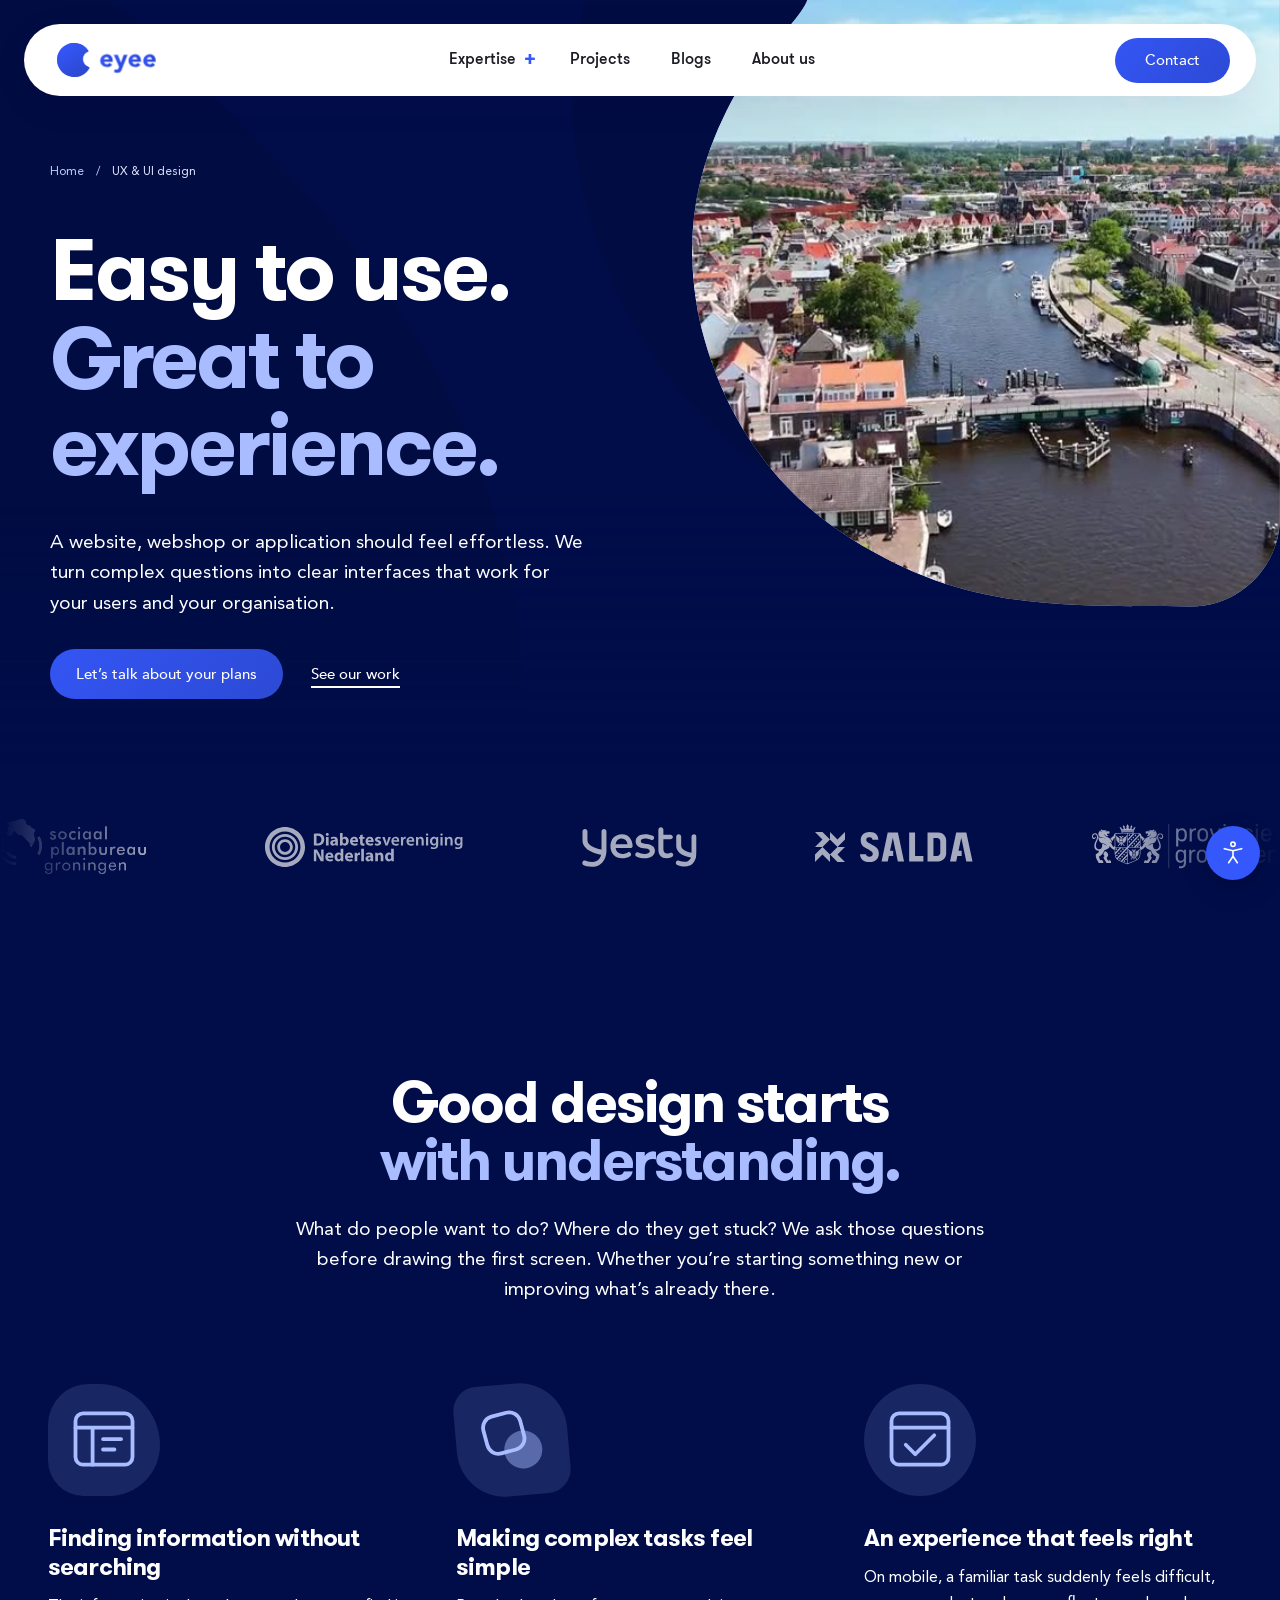
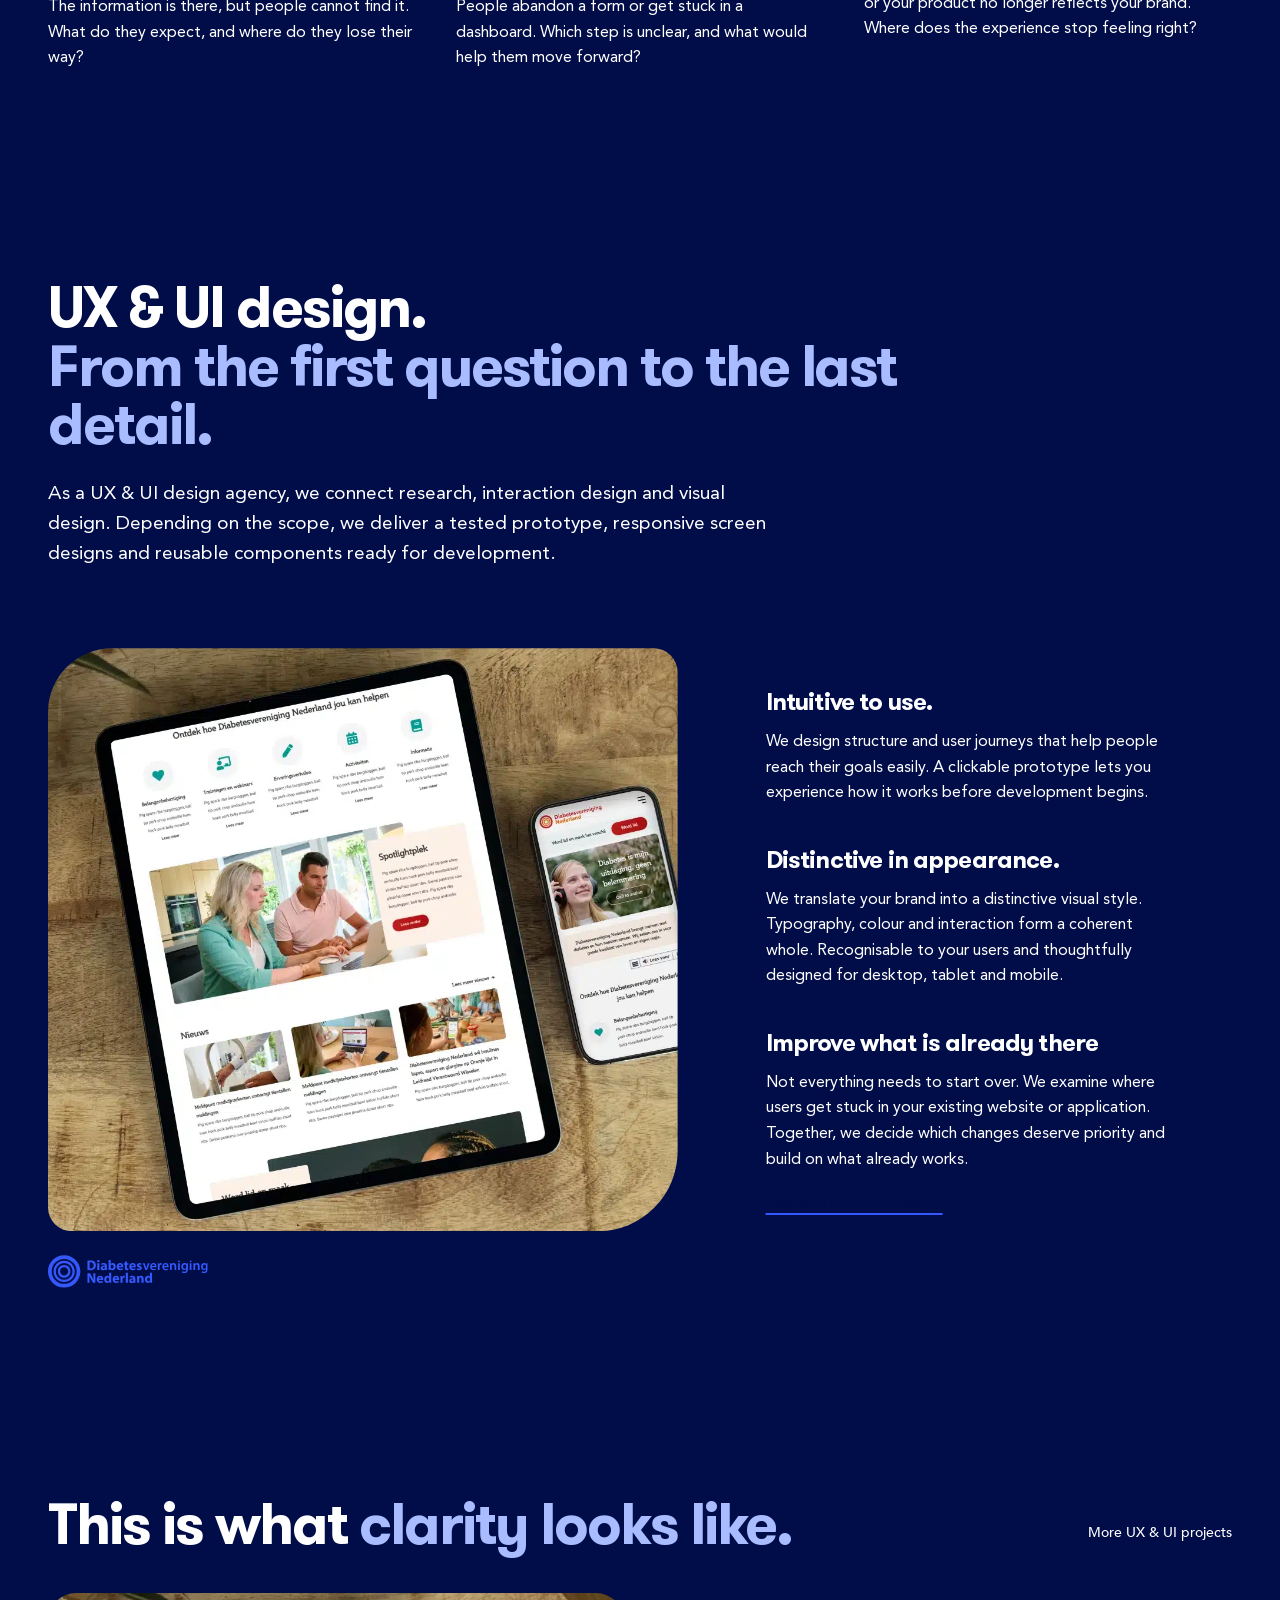
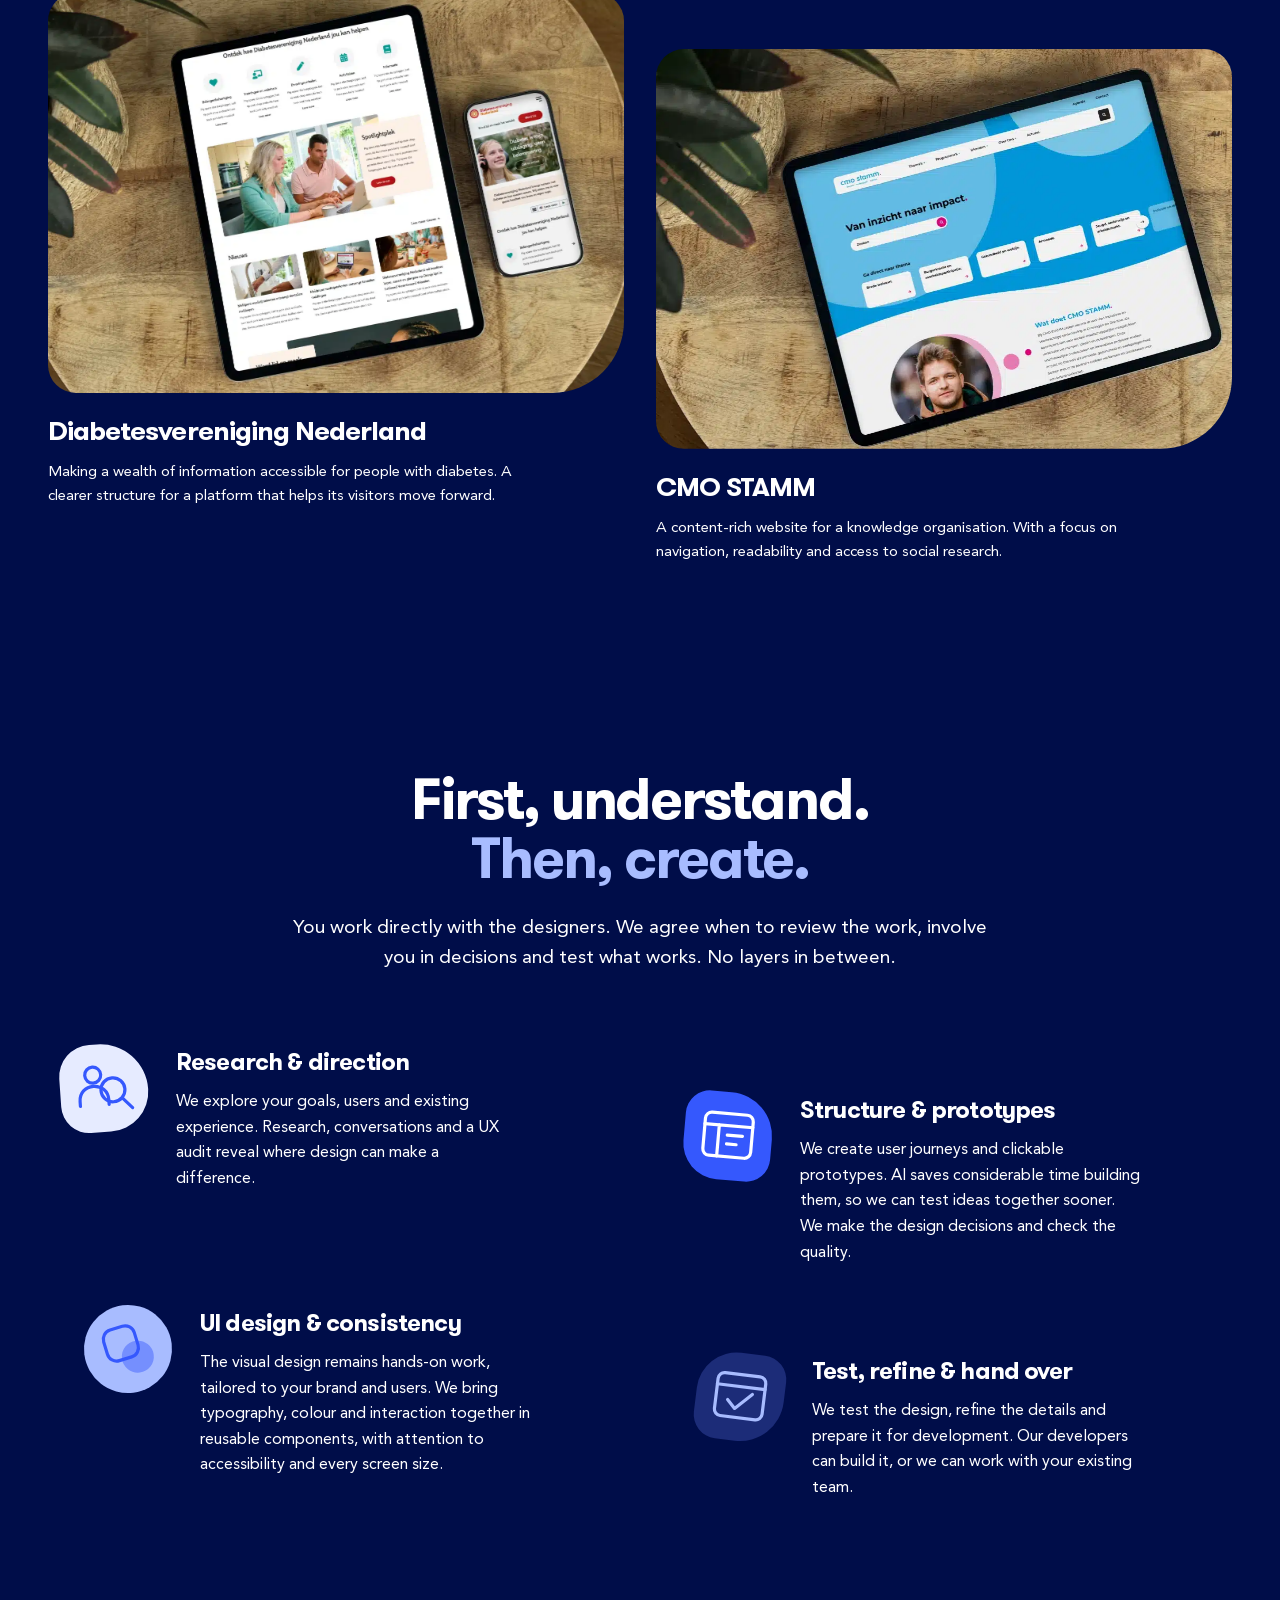
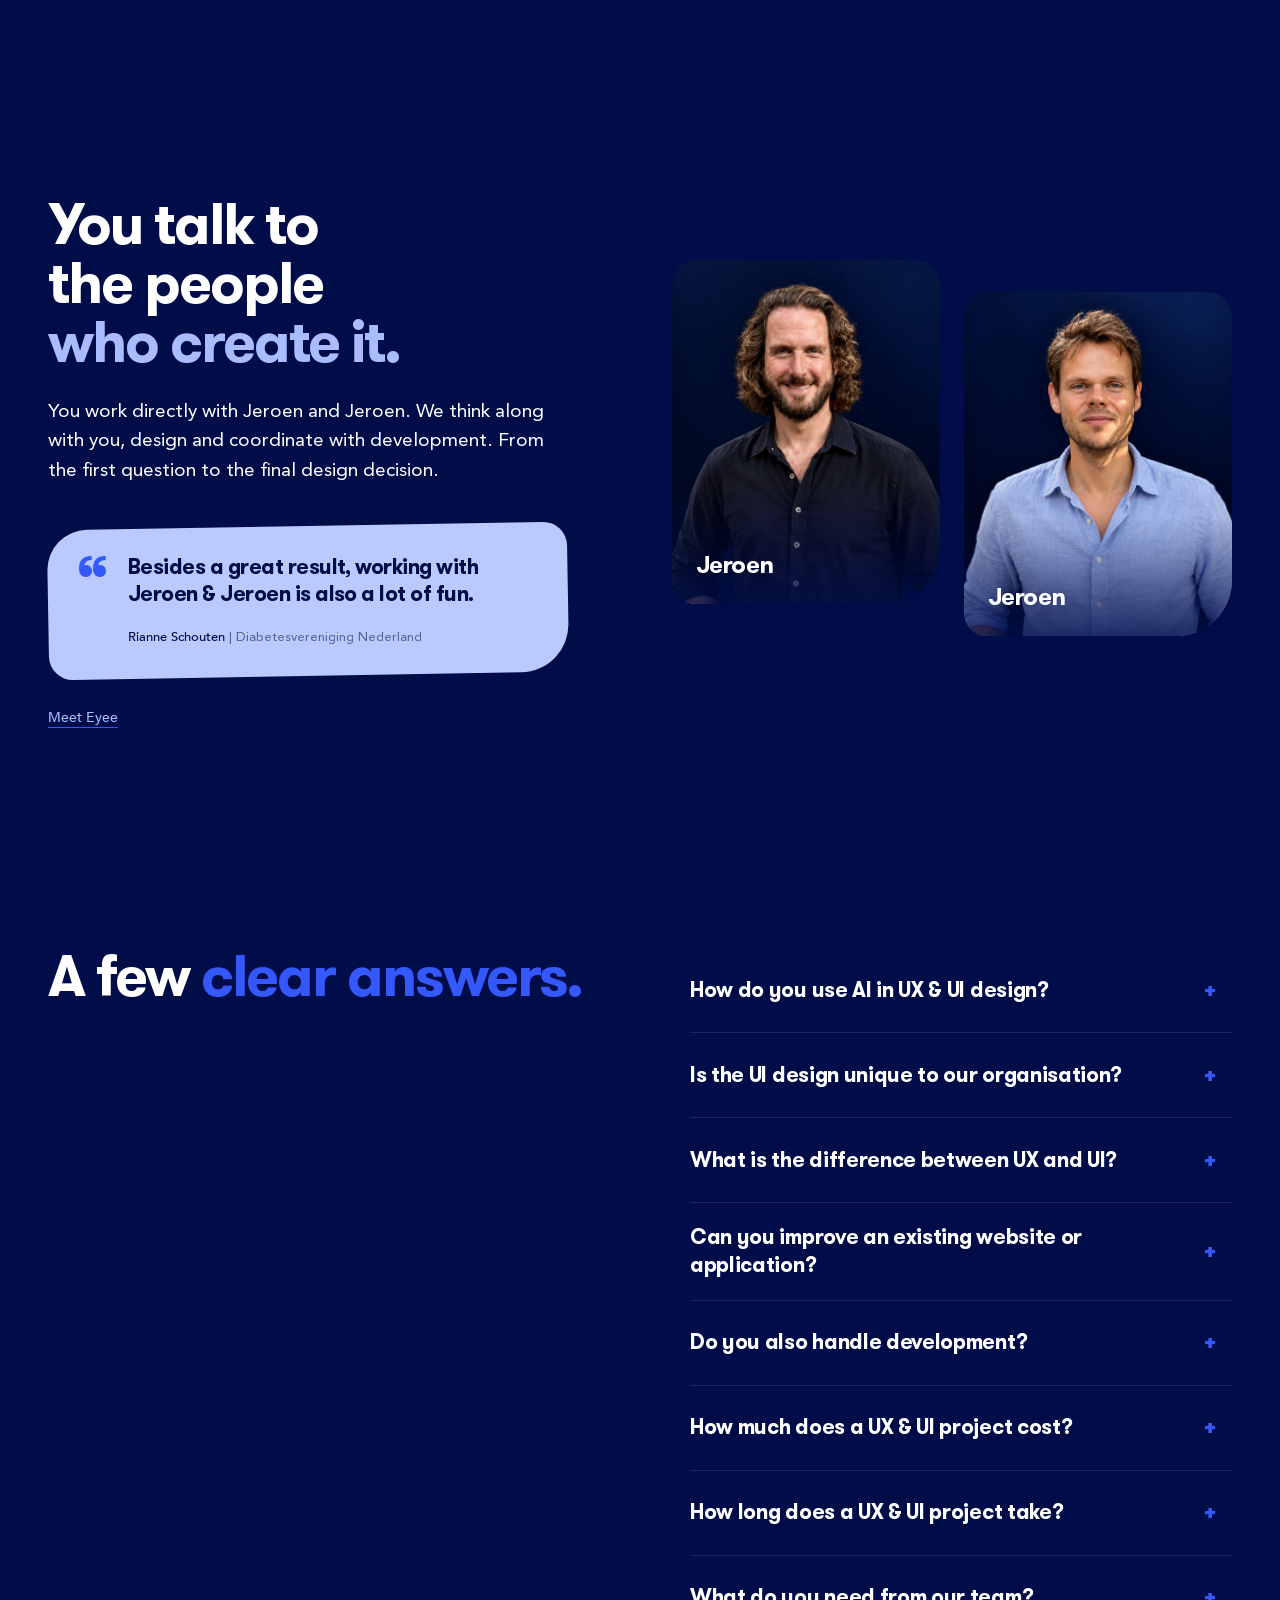
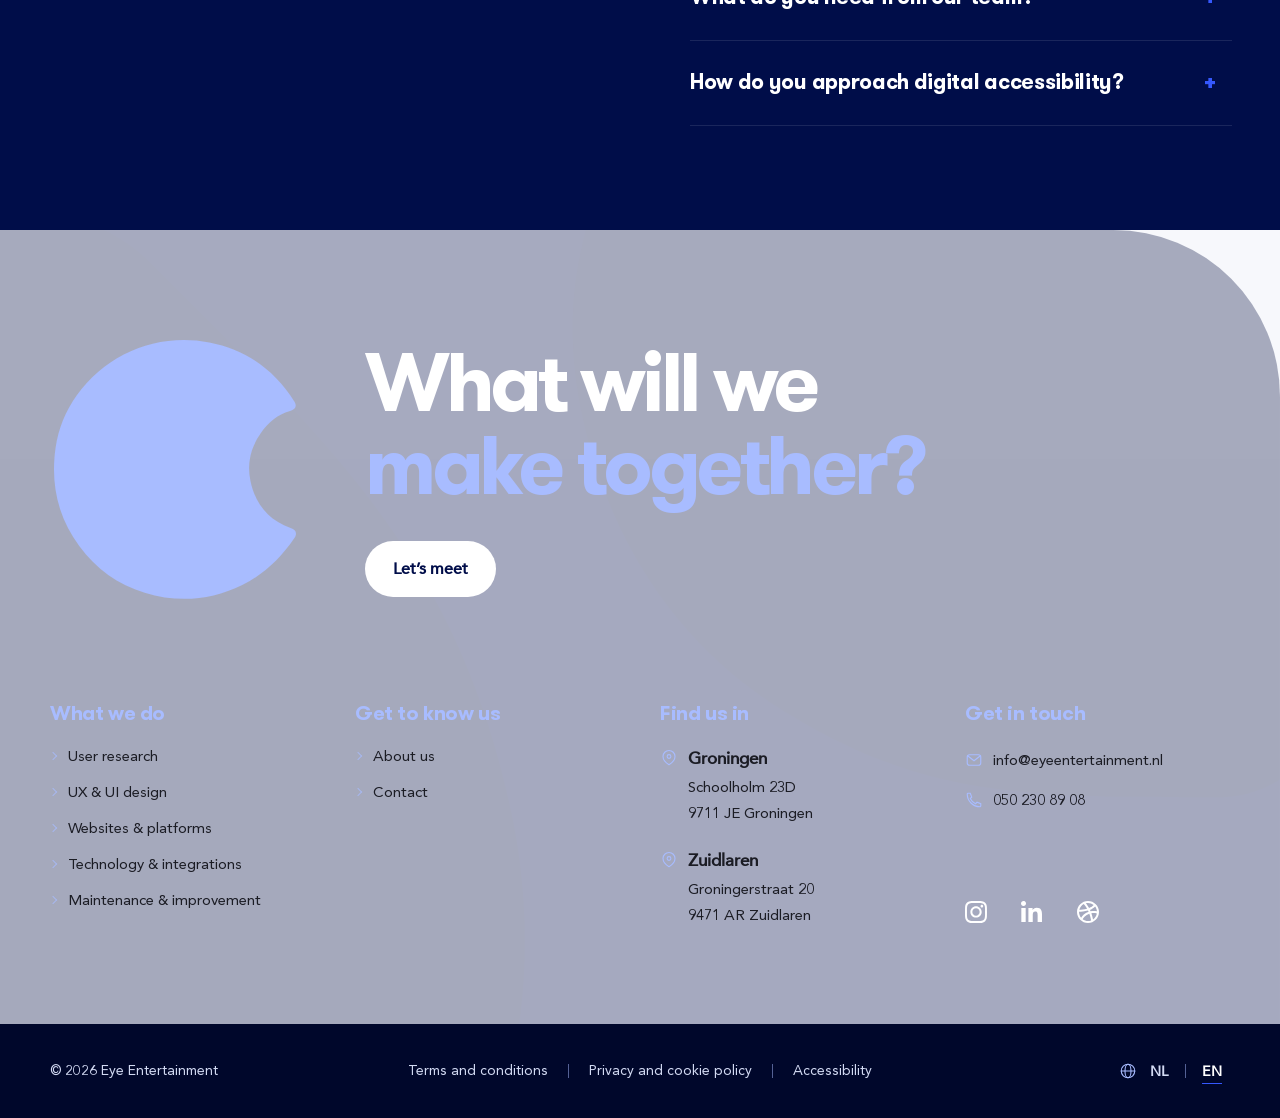
==== commit 1ca96b3c: "Optimalisatie Expertises" ====
--- a/ui-ux-design.html
+++ b/ui-ux-design.html
@@ -23,7 +23,7 @@
     <link rel="stylesheet" href="accessibility.css?v=20261016-18" />
     <link rel="stylesheet" href="floating-cta.css?v=20261016-6" />
     <link rel="stylesheet" href="videocall.css?v=20261016-1" />
-  <meta name="robots" content="noindex,follow"><link rel="stylesheet" href="ux-detail.css?v=20261018-10"><link rel="stylesheet" href="ux-motion.css?v=20261018-12"></head>
+  <meta name="robots" content="noindex,follow"><link rel="stylesheet" href="ux-detail.css?v=20261018-12"><link rel="stylesheet" href="ux-motion.css?v=20261018-25"><link rel="stylesheet" href="ux-project-story.css?v=20261018-9"></head>
   <body class="ux-detail" data-floating-cta="ux">
     <svg
       class="clip-definitions"
@@ -200,7 +200,7 @@
         ><a href="index.html#over">Over ons</a>
       </nav>
       <div class="header-actions">
-        <a class="contact-link" href="#ux-contact"
+        <a class="contact-link" href="https://eye-entertainment.nl/contact/"
           >Contact
           <span aria-hidden="true"
             ><img
@@ -238,7 +238,7 @@
             ><a href="https://eye-entertainment.nl/blogs/"
               >Blogs <span>→</span></a
             ><a href="index.html#over">Over ons <span>→</span></a
-            ><a href="#ux-contact">Contact <span>→</span></a>
+            ><a href="https://eye-entertainment.nl/contact/">Contact <span>→</span></a>
           </nav>
         </div>
         <div class="menu-bottom">
@@ -272,7 +272,7 @@
             <video id="hero-video" class="hero-video" muted loop playsinline preload="none" aria-hidden="true"></video>
           </div>
           <nav class="ux-breadcrumb" aria-label="Breadcrumb"><a href="index.html">Home</a><span aria-hidden="true">/</span><span aria-current="page">UX &amp; UI design</span></nav><h1 id="ux-title"><span data-en="Easy to use.">Helder in gebruik.</span><br><em data-en="Great to experience.">Sterk in gevoel.</em></h1>
-          <div class="hero-bottom"><p class="ux-lead" data-en="A website, webshop or application should feel effortless. We turn complex questions into clear interfaces that work for your users and your organisation.">Een website, webshop of applicatie moet vanzelfsprekend voelen. Wij vertalen complexe vragen naar heldere interfaces die werken voor je gebruikers én je organisatie.</p><div class="hero-actions"><a class="hero-cta hero-cta-primary" href="#ux-contact"><b class="ux-action-label" data-en="Let’s talk about your plans">Bespreek je plannen</b><span aria-hidden="true"><img src="assets/arrow-right-white.svg" width="14" height="9" alt=""></span></a><a class="hero-cta hero-cta-secondary" href="#ux-work" data-en="See our work">Bekijk ons werk</a></div></div>
+          <div class="hero-bottom"><p class="ux-lead" data-en="A website, webshop or application should feel effortless. We turn complex questions into clear interfaces that work for your users and your organisation.">Een website, webshop of applicatie moet vanzelfsprekend voelen. Wij vertalen complexe vragen naar heldere interfaces die werken voor je gebruikers én je organisatie.</p><div class="hero-actions"><a class="hero-cta hero-cta-primary" href="https://eye-entertainment.nl/contact/"><b class="ux-action-label" data-en="Let’s talk about your plans">Bespreek je plannen</b><span aria-hidden="true"><img src="assets/arrow-right-white.svg" width="14" height="9" alt=""></span></a><a class="hero-cta hero-cta-secondary" href="#ux-work" data-en="See our work">Bekijk ons werk</a></div></div>
         </div>
       </section><section
         class="client-wall section client-strip"
@@ -920,53 +920,44 @@
 
   <section class="ux-section ux-intro" aria-labelledby="ux-challenge">
     <div class="ux-wrap ux-split"><div><h2 id="ux-challenge"><span data-en="Good design starts">Goed ontwerp begint</span><br><em data-en="with understanding.">met begrijpen.</em></h2><p class="ux-section-intro" data-en="What do people want to do? Where do they get stuck? We ask those questions before drawing the first screen. Whether you’re starting something new or improving what’s already there.">Wat willen mensen doen? Waar lopen ze vast? Die vragen stellen we vóór we het eerste scherm tekenen. Of je nu iets nieuws maakt of je bestaande platform wilt verbeteren.</p></div>
-    <div class="ux-challenges"><article><div class="ux-process-art ux-benefit-art" aria-hidden="true"><svg viewBox="0 0 80 80" fill="none" stroke="currentColor" stroke-width="4" stroke-linecap="round" stroke-linejoin="round"><rect x="10" y="12" width="60" height="54" rx="8"/><path d="M10 27h60M28 27v39M39 39h19M39 50h12"/></svg></div><div><h3 data-en="Finding information without searching">Vinden zonder te zoeken</h3><p data-en="A clear structure and navigation help people find the information they need.">Een heldere structuur en navigatie helpen mensen de juiste informatie te vinden.</p></div></article><article><div class="ux-process-art ux-benefit-art" aria-hidden="true"><svg viewBox="0 0 80 80" fill="none" stroke="currentColor" stroke-width="4" stroke-linecap="round" stroke-linejoin="round"><rect x="12" y="12" width="40" height="40" rx="12" transform="rotate(-10 32 32)"/><circle cx="51" cy="51" r="20" fill="currentColor" stroke="none" opacity=".45"/></svg></div><div><h3 data-en="Making complex tasks feel simple">Complex voelt eenvoudig</h3><p data-en="We simplify forms, dashboards and user journeys, with logical steps and clear feedback.">We maken formulieren, dashboards en gebruikersflows overzichtelijk. Met logische stappen en duidelijke feedback.</p></div></article><article><div class="ux-process-art ux-benefit-art" aria-hidden="true"><svg viewBox="0 0 80 80" fill="none" stroke="currentColor" stroke-width="4" stroke-linecap="round" stroke-linejoin="round"><rect x="10" y="12" width="60" height="54" rx="8"/><path d="M10 27h60M25 45l10 10 20-20"/></svg></div><div><h3 data-en="An experience that feels right">Een ervaring die klopt</h3><p data-en="Visual design, content and interaction work together. Recognisable for your brand and considered across screen sizes.">Vormgeving, inhoud en interactie versterken elkaar. Herkenbaar voor je merk en doordacht voor verschillende schermen.</p></div></article></div></div>
+    <div class="ux-challenges"><article><div class="ux-process-art ux-benefit-art" aria-hidden="true"><svg viewBox="0 0 80 80" fill="none" stroke="currentColor" stroke-width="4" stroke-linecap="round" stroke-linejoin="round"><rect x="10" y="12" width="60" height="54" rx="8"/><path d="M10 27h60M28 27v39M39 39h19M39 50h12"/></svg></div><div><h3 data-en="Finding information without searching">Vinden zonder te zoeken</h3><p data-en="The information is there, but people cannot find it. What do they expect, and where do they lose their way?">De informatie is er, maar mensen vinden haar niet. Wat verwachten ze en waar raken ze de weg kwijt?</p></div></article><article><div class="ux-process-art ux-benefit-art" aria-hidden="true"><svg viewBox="0 0 80 80" fill="none" stroke="currentColor" stroke-width="4" stroke-linecap="round" stroke-linejoin="round"><rect x="12" y="12" width="40" height="40" rx="12" transform="rotate(-10 32 32)"/><circle cx="51" cy="51" r="20" fill="currentColor" stroke="none" opacity=".45"/></svg></div><div><h3 data-en="Making complex tasks feel simple">Complex voelt eenvoudig</h3><p data-en="People abandon a form or get stuck in a dashboard. Which step is unclear, and what would help them move forward?">Mensen haken af bij een formulier of lopen vast in een dashboard. Welke stap is onduidelijk en wat helpt hen verder?</p></div></article><article><div class="ux-process-art ux-benefit-art" aria-hidden="true"><svg viewBox="0 0 80 80" fill="none" stroke="currentColor" stroke-width="4" stroke-linecap="round" stroke-linejoin="round"><rect x="10" y="12" width="60" height="54" rx="8"/><path d="M10 27h60M25 45l10 10 20-20"/></svg></div><div><h3 data-en="An experience that feels right">Een ervaring die klopt</h3><p data-en="On mobile, a familiar task suddenly feels difficult, or your product no longer reflects your brand. Where does the experience stop feeling right?">Op mobiel voelt een vertrouwde taak ineens lastig, of je product past niet meer bij je merk. Waar klopt de ervaring niet meer?</p></div></article></div></div>
   </section>
 
   <section class="ux-section ux-services" aria-labelledby="ux-services-title"><div class="ux-wrap">
-    <div class="ux-section-heading"><h2 id="ux-services-title"><span data-en="UX & UI design.">UX &amp; UI design.</span><br><em data-en="From the first question to the last detail.">Van eerste vraag tot laatste detail.</em></h2><p class="ux-section-intro" data-en="As a UX & UI design agency, we connect research, interaction design and visual design. For websites, webshops and applications — new or ready for improvement.">Als UX &amp; UI designbureau verbinden we onderzoek, interactieontwerp en visueel ontwerp. Voor websites, webshops en applicaties — nieuw of toe aan verbetering.</p></div>
-    <div class="ux-service-disclosures">
-      <details><summary><span data-en="Make the right things easy">Maak het juiste eenvoudig</span><span aria-hidden="true">+</span></summary><div class="ux-service-detail"><p data-en="User experience design starts with people's goals. We examine navigation, information structure and user journeys: from finding an answer to completing a form or order.">User experience design begint bij wat mensen willen doen. We bekijken navigatie, informatiestructuur en gebruikersflows: van een antwoord vinden tot een formulier of bestelling afronden.</p><ul><li data-en="User research and UX audits">Gebruikersonderzoek en UX-audits</li><li data-en="Information architecture and user journeys">Informatiearchitectuur en gebruikersflows</li><li data-en="Wireframes and clickable prototypes">Wireframes en klikbare prototypes</li></ul></div></details>
-      <details><summary><span data-en="Give clarity a character">Geef helderheid karakter</span><span aria-hidden="true">+</span></summary><div class="ux-service-detail"><p data-en="User interface design brings structure and brand together. Typography, colour, imagery and interaction create an experience that feels recognisable, across desktop, tablet and mobile.">User interface design brengt structuur en merk samen. Typografie, kleur, beeld en interactie zorgen voor een herkenbare ervaring, op desktop, tablet en mobiel.</p><ul><li data-en="Visual design and interaction states">Visueel ontwerp en interactiestates</li><li data-en="Responsive, reusable components">Responsive, herbruikbare componenten</li><li data-en="A design system and development handover">Een designsysteem en overdracht aan development</li></ul></div></details>
-      <details><summary><span data-en="Improve what is already there">Verbeter wat er al is</span><span aria-hidden="true">+</span></summary><div class="ux-service-detail"><p data-en="Not every challenge needs a new platform. We assess an existing website or application, identify friction and prioritise improvements together. With attention to accessibility and technical feasibility.">Niet iedere vraag vraagt om een nieuw platform. We beoordelen een bestaande website of applicatie, maken knelpunten zichtbaar en bepalen samen wat prioriteit heeft. Met aandacht voor toegankelijkheid en technische haalbaarheid.</p><ul><li data-en="Usability testing and design refinement">Gebruikstesten en ontwerpverfijning</li><li data-en="Readability, contrast and clear feedback">Leesbaarheid, contrast en duidelijke feedback</li><li data-en="Collaboration with your development team">Samenwerking met jouw ontwikkelteam</li></ul></div></details>
-    </div></div></section>
+    <div class="ux-section-heading"><h2 id="ux-services-title"><span data-en="UX & UI design.">UX &amp; UI design.</span><br><em data-en="From the first question to the last detail.">Van eerste vraag tot laatste detail.</em></h2><p class="ux-section-intro" data-en="As a UX & UI design agency, we connect research, interaction design and visual design. Depending on the scope, we deliver a tested prototype, responsive screen designs and reusable components ready for development.">Als UX &amp; UI designbureau verbinden we onderzoek, interactieontwerp en visueel ontwerp. Afhankelijk van de scope ontvang je een getoetst prototype, responsive schermontwerpen en herbruikbare componenten voor de bouw.</p></div>
+    <div class="ux-project-story" data-active-step="0"><figure class="ux-project-stage" aria-hidden="true"><div class="ux-project-window"><img src="assets/dvn.webp" width="1559" height="1010" loading="lazy" alt=""></div><span class="ux-project-client-logo"></span></figure><figure class="ux-project-mobile"><div><img src="assets/dvn.webp" width="1559" height="1010" loading="lazy" alt="Website van Diabetesvereniging Nederland op tablet en mobiel"></div></figure><div class="ux-project-chapters">
+      <article class="ux-service-chapter" data-service-step="0"><div class="ux-service-copy"><h3 data-en="Intuitive to use.">Logisch in gebruik.</h3><p data-en="We design structure and user journeys that help people reach their goals easily. A clickable prototype lets you experience how it works before development begins.">We ontwerpen structuur en gebruikersflows waarmee mensen eenvoudig hun doel bereiken. Met een klikbaar prototype ervaar je hoe het werkt, vóór de bouw begint.</p></div></article>
+      <article class="ux-service-chapter" data-service-step="1"><div class="ux-service-copy"><h3 data-en="Distinctive in appearance.">Eigen in uitstraling.</h3><p data-en="We translate your brand into a distinctive visual style. Typography, colour and interaction form a coherent whole. Recognisable to your users and thoughtfully designed for desktop, tablet and mobile.">We vertalen jouw merk naar een eigen visuele stijl. Typografie, kleur en interactie vormen één geheel. Herkenbaar voor je gebruikers en doordacht voor desktop, tablet en mobiel.</p></div></article>
+      <article class="ux-service-chapter ux-service-aside" data-service-step="2"><div class="ux-service-copy"><h3 data-en="Improve what is already there">Verbeter wat er al is</h3><p data-en="Not everything needs to start over. We examine where users get stuck in your existing website or application. Together, we decide which changes deserve priority and build on what already works.">Niet alles hoeft opnieuw. We bekijken waar gebruikers vastlopen in je bestaande website of applicatie. Samen bepalen we welke verbeteringen prioriteit hebben en bouwen we voort op wat al goed werkt.</p><a class="hero-cta hero-cta-secondary ux-quickscan-cta" href="https://eye-entertainment.nl/gratis-ux-scan/"><b data-en="Explore the UX Quickscan">Ontdek de UX Quickscan</b><span aria-hidden="true"><img src="assets/arrow-right-white.svg" width="14" height="9" alt=""></span></a></div></article>
+    </div></div></div></section>
 
   <section id="ux-work" class="ux-section ux-work" aria-labelledby="ux-work-title"><div class="ux-wrap"><div class="ux-section-heading"><div><h2 id="ux-work-title"><span data-en="This is what">Zo ziet</span> <em data-en="clarity looks like.">helderheid eruit.</em></h2></div><a class="ux-text-link" href="https://eye-entertainment.nl/projecten/ui-ux-design/" data-en="More UX & UI projects">Meer UX &amp; UI projecten</a></div>
-    <div class="ux-cases"><article><a class="ux-case-image" href="https://eye-entertainment.nl/projecten/websites/diabetesvereniging-nederand/"><img src="assets/dvn.webp" width="1559" height="1010" loading="lazy" alt="UX en UI ontwerp voor Diabetesvereniging Nederland"><span class="case-link-arrow" aria-hidden="true"><img src="assets/arrow-right-white.svg" width="18" height="12" alt=""></span></a><h3><a href="https://eye-entertainment.nl/projecten/websites/diabetesvereniging-nederand/">Diabetesvereniging Nederland</a></h3><p data-en="Making a wealth of information accessible for people with diabetes. A clearer structure for a platform that helps its visitors move forward.">Veel informatie toegankelijk maken voor mensen met diabetes. Een heldere structuur voor een platform dat bezoekers verder helpt.</p></article><article><a class="ux-case-image" href="https://eye-entertainment.nl/projecten/websites/cmo-stamm/"><img src="assets/cmo.webp" width="1170" height="758" loading="lazy" alt="Websiteontwerp van CMO STAMM"><span class="case-link-arrow" aria-hidden="true"><img src="assets/arrow-right-white.svg" width="18" height="12" alt=""></span></a><h3><a href="https://eye-entertainment.nl/projecten/websites/cmo-stamm/">CMO STAMM</a></h3><p data-en="A content-rich website for a knowledge organisation. With a focus on navigation, readability and access to social research.">Een contentrijke website voor een kennisorganisatie. Met aandacht voor navigatie, leesbaarheid en toegang tot maatschappelijke kennis.</p></article></div>
+    <div class="ux-cases"><article><a class="ux-case-image" href="https://eye-entertainment.nl/projecten/websites/diabetesvereniging-nederand/"><img src="assets/dvn.webp" width="1559" height="1010" loading="lazy" alt="UX en UI ontwerp voor Diabetesvereniging Nederland"><span class="case-link-arrow" aria-hidden="true"><img src="assets/arrow-right-white.svg" width="18" height="12" alt=""></span></a><h3><a href="https://eye-entertainment.nl/projecten/websites/diabetesvereniging-nederand/">Diabetesvereniging Nederland</a></h3><p data-en="Making a wealth of information accessible for people with diabetes. A clearer structure for a platform that helps its visitors move forward.">Veel informatie toegankelijk maken voor mensen met diabetes. Een heldere structuur voor een platform dat bezoekers verder helpt.</p></article><article><a class="ux-case-image" href="https://eye-entertainment.nl/projecten/websites/cmo-stamm/"><img src="assets/cmo.webp" width="1170" height="758" loading="lazy" alt="Websiteontwerp van CMO STAMM"><span class="case-link-arrow" aria-hidden="true"><img src="assets/arrow-right-white.svg" width="18" height="12" alt=""></span></a><h3><a href="https://eye-entertainment.nl/projecten/websites/cmo-stamm/">CMO STAMM</a></h3><p data-en="A content-rich website for a knowledge organisation. With a focus on navigation, readability and access to social research.">Een contentrijke website voor een kennisorganisatie. Met aandacht voor navigatie, leesbaarheid en toegang tot maatschappelijke kennis.</p></article><div class="ux-more-cases case-all-hover-area"><a class="case-all-card" href="https://eye-entertainment.nl/projecten/ui-ux-design/"><img class="case-all-brand-shape" src="assets/favicon.svg" alt="" aria-hidden="true"><span><strong><span data-en="More UX & UI projects">Meer UX &amp; UI projecten</span><img class="case-all-title-arrow" src="assets/arrow-right-white.svg" width="18" height="12" alt="" aria-hidden="true"></strong><span data-en="Discover more of our work.">Ontdek meer van ons werk.</span></span></a></div></div>
   </div></section>
 
-  <section class="ux-section ux-process" aria-labelledby="ux-process-title"><div class="ux-wrap ux-split"><div class="ux-process-heading"><h2 id="ux-process-title"><span data-en="First, understand.">Eerst begrijpen.</span><br><em data-en="Then, create.">Dan maken.</em></h2><p class="ux-section-intro" data-en="You work directly with the designers. We involve you in the decisions, make ideas tangible and test what works. No layers in between.">Je werkt direct met de ontwerpers. We betrekken je bij de keuzes, maken ideeën tastbaar en toetsen wat werkt. Zonder tussenlagen.</p></div><ol class="ux-steps"><li><div class="ux-process-art" aria-hidden="true"><svg viewBox="0 0 80 80" fill="none" stroke="currentColor" stroke-width="4" stroke-linecap="round" stroke-linejoin="round"><circle cx="27" cy="23" r="10"/><path d="M9 61v-6c0-11 8-18 18-18s18 7 18 18v6"/><circle cx="51" cy="43" r="15"/><path d="m62 54 12 13"/></svg></div><div><h3 data-en="Research & direction">Onderzoek &amp; richting</h3><p data-en="We explore your goals, users and existing experience. Research, conversations and a UX audit reveal where design can make a difference.">We verdiepen ons in je doelen, gebruikers en de bestaande ervaring. Onderzoek, gesprekken en een UX-audit maken duidelijk waar ontwerp het verschil kan maken.</p></div></li><li><div class="ux-process-art" aria-hidden="true"><svg viewBox="0 0 80 80" fill="none" stroke="currentColor" stroke-width="4" stroke-linecap="round" stroke-linejoin="round"><rect x="10" y="12" width="60" height="54" rx="8"/><path d="M10 27h60M28 27v39M39 39h19M39 50h12"/></svg></div><div><h3 data-en="Structure & prototypes">Structuur &amp; prototypes</h3><p data-en="We translate insights into user journeys, wireframes and clickable prototypes. You can explore the experience before development begins.">We vertalen inzichten naar gebruikersflows, wireframes en klikbare prototypes. Zo kun je de ervaring doorlopen voordat de bouw begint.</p></div></li><li><div class="ux-process-art" aria-hidden="true"><svg viewBox="0 0 80 80" fill="none" stroke="currentColor" stroke-width="4" stroke-linecap="round" stroke-linejoin="round"><rect x="12" y="12" width="40" height="40" rx="12" transform="rotate(-10 32 32)"/><circle cx="51" cy="51" r="20" fill="currentColor" stroke="none" opacity=".45"/></svg></div><div><h3 data-en="UI design & consistency">UI design &amp; samenhang</h3><p data-en="Typography, colour and interaction bring your brand to life. Reusable components create consistency, with attention to accessibility and responsive behaviour.">Typografie, kleur en interactie brengen je merk tot leven. Herbruikbare componenten zorgen voor samenhang, met aandacht voor toegankelijkheid en responsive gedrag.</p></div></li><li><div class="ux-process-art" aria-hidden="true"><svg viewBox="0 0 80 80" fill="none" stroke="currentColor" stroke-width="4" stroke-linecap="round" stroke-linejoin="round"><rect x="10" y="12" width="60" height="54" rx="8"/><path d="M10 27h60M25 45l10 10 20-20"/></svg></div><div><h3 data-en="Test, refine & hand over">Testen, verfijnen &amp; overdragen</h3><p data-en="We test the design, refine the details and prepare it for development. Our developers can build it, or we can work with your existing team.">We toetsen het ontwerp, scherpen details aan en maken het klaar voor ontwikkeling. Onze developers kunnen het bouwen, of we werken samen met jouw bestaande team.</p></div></li></ol></div></section>
+  <section class="ux-section ux-process" aria-labelledby="ux-process-title"><div class="ux-wrap ux-split"><div class="ux-process-heading"><h2 id="ux-process-title"><span data-en="First, understand.">Eerst begrijpen.</span><br><em data-en="Then, create.">Dan maken.</em></h2><p class="ux-section-intro" data-en="You work directly with the designers. We agree when to review the work, involve you in decisions and test what works. No layers in between.">Je werkt direct met de ontwerpers. We spreken af wanneer we samen meekijken, betrekken je bij de keuzes en toetsen wat werkt. Zonder tussenlagen.</p></div><ol class="ux-steps">
+    <li><div class="ux-process-art" aria-hidden="true"><svg viewBox="0 0 80 80" fill="none" stroke="currentColor" stroke-width="4" stroke-linecap="round" stroke-linejoin="round"><circle cx="27" cy="23" r="10"/><path d="M9 61v-6c0-11 8-18 18-18s18 7 18 18v6"/><circle cx="51" cy="43" r="15"/><path d="m62 54 12 13"/></svg></div><div><h3 data-en="Research & direction">Onderzoek &amp; richting</h3><p data-en="We explore your goals, users and existing experience. Research, conversations and a UX audit reveal where design can make a difference.">We verdiepen ons in je doelen, gebruikers en de bestaande ervaring. Onderzoek, gesprekken en een UX-audit maken duidelijk waar ontwerp het verschil kan maken.</p></div></li>
+    <li><div class="ux-process-art" aria-hidden="true"><svg viewBox="0 0 80 80" fill="none" stroke="currentColor" stroke-width="4" stroke-linecap="round" stroke-linejoin="round"><rect x="10" y="12" width="60" height="54" rx="8"/><path d="M10 27h60M28 27v39M39 39h19M39 50h12"/></svg></div><div><h3 data-en="Structure & prototypes">Structuur &amp; prototypes</h3><p data-en="We create user journeys and clickable prototypes. AI saves considerable time building them, so we can test ideas together sooner. We make the design decisions and check the quality.">We maken gebruikersflows en klikbare prototypes. AI bespaart veel uitwerktijd, zodat we ideeën eerder samen kunnen toetsen, vóór de bouw. Wij maken de ontwerpkeuzes en bewaken de kwaliteit.</p></div></li>
+    <li><div class="ux-process-art" aria-hidden="true"><svg viewBox="0 0 80 80" fill="none" stroke="currentColor" stroke-width="4" stroke-linecap="round" stroke-linejoin="round"><rect x="12" y="12" width="40" height="40" rx="12" transform="rotate(-10 32 32)"/><circle cx="51" cy="51" r="20" fill="currentColor" stroke="none" opacity=".45"/></svg></div><div><h3 data-en="UI design & consistency">UI design &amp; samenhang</h3><p data-en="The visual design remains hands-on work, tailored to your brand and users. We bring typography, colour and interaction together in reusable components, with attention to accessibility and every screen size.">Het visuele ontwerp blijft handwerk, passend bij jouw merk en gebruikers. We brengen typografie, kleur en interactie samen in herbruikbare componenten, met oog voor toegankelijkheid en ieder scherm.</p></div></li>
+    <li><div class="ux-process-art" aria-hidden="true"><svg viewBox="0 0 80 80" fill="none" stroke="currentColor" stroke-width="4" stroke-linecap="round" stroke-linejoin="round"><rect x="10" y="12" width="60" height="54" rx="8"/><path d="M10 27h60M25 45l10 10 20-20"/></svg></div><div><h3 data-en="Test, refine & hand over">Testen, verfijnen &amp; overdragen</h3><p data-en="We test the design, refine the details and prepare it for development. Our developers can build it, or we can work with your existing team.">We toetsen het ontwerp, scherpen details aan en maken het klaar voor ontwikkeling. Onze developers kunnen het bouwen, of we werken samen met jouw bestaande team.</p></div></li>
+  </ol></div></section>
 
-  <section class="ux-section ux-scan-section" aria-labelledby="ux-scan-title"><div class="ux-wrap ux-scan"><div><h2 id="ux-scan-title"><span data-en="It could work better.">Het kan beter.</span><br><em data-en="But where do you start?">Maar waar begin je?</em></h2><p class="ux-section-intro" data-en="You don’t always need a complete redesign. We examine the key user journeys in your website or application and identify practical opportunities to improve.">Niet iedere vraag vraagt om een compleet nieuw ontwerp. We bekijken de belangrijkste gebruikersflows in je website of applicatie en brengen praktische verbeterkansen in beeld.</p><a class="ux-button" href="https://eye-entertainment.nl/gratis-ux-scan/"><span data-en="Explore the UX Quickscan">Ontdek de UX Quickscan</span><span class="ux-button-arrow" aria-hidden="true">→</span></a></div><div class="ux-scan-demo" data-scan-view="find">
-  <div class="ux-demo-interface" aria-hidden="true">
-    <div class="ux-demo-browser"><i></i><i></i><i></i></div>
-    <div class="ux-demo-navigation"><span class="ux-demo-brand"></span><span></span><span></span><span></span></div>
-    <div class="ux-demo-layout"><div class="ux-demo-content"><div class="ux-demo-heading"></div><div class="ux-demo-line"></div><div class="ux-demo-line"></div><div class="ux-demo-line ux-demo-short"></div><div class="ux-demo-action"></div></div><div class="ux-demo-image"><span></span><i></i></div></div>
-    <div class="ux-demo-focus"></div>
-  </div>
-  <div class="ux-demo-tabs" role="tablist" aria-label="UX Quickscan voorbeeld">
-    <button id="ux-demo-find" type="button" role="tab" aria-controls="ux-demo-find-panel" aria-selected="true" data-scan-tab="find" data-en="Find">Vinden</button>
-    <button id="ux-demo-understand" type="button" role="tab" aria-controls="ux-demo-understand-panel" aria-selected="false" tabindex="-1" data-scan-tab="understand" data-en="Understand">Begrijpen</button>
-    <button id="ux-demo-act" type="button" role="tab" aria-controls="ux-demo-act-panel" aria-selected="false" tabindex="-1" data-scan-tab="act" data-en="Act">Doen</button>
-  </div>
-  <div class="ux-demo-explanation">
-    <div id="ux-demo-find-panel" role="tabpanel" tabindex="0" aria-labelledby="ux-demo-find"><h3 data-en="Can people find their way?">Vinden mensen hun weg?</h3><p data-en="We examine navigation and structure. Is it clear where to start, and where to find the right information?">We kijken naar navigatie en structuur. Is duidelijk waar je begint en waar je de juiste informatie vindt?</p></div>
-    <div id="ux-demo-understand-panel" role="tabpanel" tabindex="0" aria-labelledby="ux-demo-understand" hidden><h3 data-en="Is the message clear?">Is de boodschap helder?</h3><p data-en="We examine hierarchy and readability. What stands out first, and does the content help people make a decision?">We kijken naar hiërarchie en leesbaarheid. Wat valt als eerste op en helpt de inhoud om een keuze te maken?</p></div>
-    <div id="ux-demo-act-panel" role="tabpanel" tabindex="0" aria-labelledby="ux-demo-act" hidden><h3 data-en="Is the next step obvious?">Is de volgende stap logisch?</h3><p data-en="We examine calls to action and feedback. Do people know what happens when they continue?">We kijken naar acties en feedback. Weten mensen wat er gebeurt als ze verdergaan?</p></div>
-  </div>
-</div>
-</div></section>
 
-  <section id="over" class="ux-section ux-people" aria-labelledby="ux-people-title"><div class="ux-wrap ux-team-editorial"><div class="ux-team-copy"><h2 id="ux-people-title"><span data-en="You talk to the people">Je spreekt de mensen</span><br><em data-en="who create it.">die het maken.</em></h2><p data-en="Jeroen and Jeroen combine research and design with a practical understanding of technology. You work directly with us: from the first question to the final design decision.">Jeroen en Jeroen verbinden onderzoek en ontwerp met kennis van techniek. Je werkt direct met ons: van de eerste vraag tot de laatste ontwerpkeuze.</p><blockquote><p data-en="“Besides a great result, working with Jeroen & Jeroen is also a lot of fun.”">“Naast een mooi eindresultaat is het ook nog eens heel gezellig om samen te werken met Jeroen &amp; Jeroen.”</p><div class="ux-quote-attribution"><img class="ux-quote-logo" src="assets/dvn.svg" width="334" height="68" loading="lazy" alt=""><cite>Rianne Schouten · Diabetesvereniging Nederland</cite></div></blockquote><a class="ux-text-link" href="https://eye-entertainment.nl/over-ons/" data-en="Meet Eyee">Maak kennis met Eyee</a></div><div class="ux-portraits"><figure><img src="assets/jeroen-brugman.webp" width="600" height="750" loading="lazy" alt="Jeroen Brugman, UX en UI designer"><figcaption>Jeroen Brugman</figcaption></figure><figure><img src="assets/jeroen-buijs-nieuw.webp" width="600" height="750" loading="lazy" alt="Jeroen Buijs, UX en UI designer"><figcaption>Jeroen Buijs</figcaption></figure></div></div></section>
 
-  <section class="ux-section ux-faq" aria-labelledby="ux-faq-title"><div class="ux-wrap ux-split"><div><h2 id="ux-faq-title" data-en="A few clear answers.">Een paar heldere antwoorden.</h2></div><div class="ux-faq-list">
+  <section id="over" class="ux-section ux-people" aria-labelledby="ux-people-title"><div class="ux-wrap ux-team-editorial"><div class="ux-team-copy"><h2 id="ux-people-title"><span data-en="You talk to the people">Je spreekt de mensen</span><br><em data-en="who create it.">die het maken.</em></h2><p class="ux-section-intro" data-en="You work directly with Jeroen and Jeroen. We think along with you, design and coordinate with development. From the first question to the final design decision.">Je werkt rechtstreeks met Jeroen en Jeroen. We denken mee, ontwerpen en stemmen af met development. Van de eerste vraag tot de laatste ontwerpkeuze.</p><blockquote><span class="ux-quote-mark" aria-hidden="true">“</span><p><span data-en="Besides a great result, working with Jeroen & Jeroen is also ">Naast een mooi eindresultaat is het ook nog eens </span><strong data-en="a lot of fun">heel gezellig om samen te werken</strong><span data-en="."> met Jeroen &amp; Jeroen.</span></p><cite class="ux-quote-attribution"><span class="ux-quote-name">Rianne Schouten</span><span class="ux-quote-company">Diabetesvereniging Nederland</span></cite></blockquote><a class="ux-text-link" href="https://eye-entertainment.nl/over-ons/" data-en="Meet Eyee">Maak kennis met Eyee</a></div><div class="ux-portraits"><figure><img src="assets/jeroen-brugman.webp" width="600" height="750" loading="lazy" alt="Jeroen Brugman, UX en UI designer"><figcaption>Jeroen</figcaption></figure><figure><img src="assets/jeroen-buijs-nieuw.webp" width="600" height="750" loading="lazy" alt="Jeroen Buijs, UX en UI designer"><figcaption>Jeroen</figcaption></figure></div></div></section>
+
+  <section class="ux-section ux-faq" aria-labelledby="ux-faq-title"><div class="ux-wrap ux-split"><div><h2 id="ux-faq-title"><span data-en="A few ">Een paar </span><em data-en="clear answers.">heldere antwoorden.</em></h2></div><div class="ux-faq-list">
+    <details><summary><span data-en="How do you use AI in UX & UI design?">Hoe gebruiken jullie AI bij UX &amp; UI design?</span><span aria-hidden="true">+</span></summary><p data-en="We use AI to build prototypes faster and make ideas tangible earlier. This helps us explore interactions and discuss options with you sooner. We stay in control: we make the design decisions, assess the output and check whether the experience fits your users and goals.">We gebruiken AI om sneller prototypes te maken en ideeën eerder tastbaar te maken. Zo kunnen we interacties verkennen en keuzes eerder met je bespreken. We houden altijd de regie: wij maken de ontwerpkeuzes, beoordelen de uitwerking en toetsen of de ervaring past bij je gebruikers en doelen.</p></details>
+    <details><summary><span data-en="Is the UI design unique to our organisation?">Is het UI-design uniek voor onze organisatie?</span><span aria-hidden="true">+</span></summary><p data-en="Yes. UI design is hands-on design work, tailored to your brand, content and users. AI can speed up prototyping, but it does not replace our design judgement. We design the visual language, components and interactions ourselves, so the result is a coherent product of your own.">Ja. Het UI-design is handwerk, afgestemd op jouw merk, inhoud en gebruikers. AI kan het prototypen versnellen, maar vervangt onze ontwerpblik niet. We ontwerpen zelf de visuele stijl, componenten en interacties, zodat het resultaat een samenhangend en eigen product is.</p></details>
     <details><summary><span data-en="What is the difference between UX and UI?">Wat is het verschil tussen UX en UI?</span><span aria-hidden="true">+</span></summary><p data-en="UX is about how people experience your product: its structure, interactions and journeys. UI makes that experience visible through typography, colour and components. We design them together, so the product feels coherent.">UX gaat over hoe mensen je product ervaren: de structuur, interacties en stappen die ze doorlopen. UI maakt die ervaring zichtbaar met typografie, kleur en componenten. We ontwerpen ze in samenhang, zodat het geheel klopt.</p></details>
     <details><summary><span data-en="Can you improve an existing website or application?">Kunnen jullie een bestaande website of applicatie verbeteren?</span><span aria-hidden="true">+</span></summary><p data-en="Yes. We start with the current experience and identify what is working and where people encounter friction. A UX Quickscan can help establish which changes to prioritise.">Ja. We bekijken wat al goed werkt en waar mensen drempels ervaren. Een UX Quickscan kan helpen om te bepalen welke verbeteringen als eerste aandacht verdienen.</p></details>
     <details><summary><span data-en="Do you also handle development?">Kunnen jullie het ontwerp ook ontwikkelen?</span><span aria-hidden="true">+</span></summary><p data-en="Yes. Our designers and developers work closely together. We can also hand over the design and components to your own development team.">Ja. Onze ontwerpers en developers werken nauw samen. We kunnen het ontwerp en de componenten ook overdragen aan je eigen ontwikkelteam.</p></details>
-    <details><summary><span data-en="How much does a UX & UI project cost?">Wat kost een UX &amp; UI-traject?</span><span aria-hidden="true">+</span></summary><p data-en="That depends on the question, the complexity and the research needed. We first discuss what you want to achieve, then define a suitable approach and scope together.">Dat hangt af van je vraag, de complexiteit en het benodigde onderzoek. We bespreken eerst wat je wilt bereiken en bepalen samen een passende aanpak en scope.</p></details>
+    <details><summary><span data-en="How much does a UX & UI project cost?">Wat kost een UX &amp; UI-traject?</span><span aria-hidden="true">+</span></summary><p data-en="The cost depends on the user journeys, screen types and interaction complexity, as well as the research and testing needed. Improving an existing journey has a different scope from designing a new platform. We agree the scope and deliverables with you and provide a suitable proposal before starting.">De kosten hangen af van de gebruikersflows, schermtypen en complexiteit van interacties, en van het benodigde onderzoek en de gebruikstesten. Een bestaande flow verbeteren vraagt iets anders dan een nieuw platform ontwerpen. We stemmen vooraf de scope en oplevering af en maken daarvoor een passend voorstel.</p></details>
+    <details><summary><span data-en="How long does a UX & UI project take?">Hoe lang duurt een UX &amp; UI-traject?</span><span aria-hidden="true">+</span></summary><p data-en="That depends on the scope, research, testing and availability for feedback. We agree a realistic schedule at the start, including when we need input from you. If a smaller first step makes sense, we can break the work into phases.">Dat hangt af van de scope, het onderzoek, de gebruikstesten en de beschikbaarheid voor feedback. Bij de start spreken we een realistische planning af, inclusief de momenten waarop we jouw input nodig hebben. Waar dat past, delen we het werk op in fases met een overzichtelijke eerste stap.</p></details>
+    <details><summary><span data-en="What do you need from our team?">Wat hebben jullie van ons team nodig?</span><span aria-hidden="true">+</span></summary><p data-en="Your knowledge of the organisation, users and current product is our starting point. We agree who contributes, gives feedback and makes decisions. Together we review prototypes and designs at agreed moments; you do not need to write a complete design brief before contacting us.">Jullie kennis van de organisatie, gebruikers en het huidige product is ons vertrekpunt. We spreken af wie meedenkt, feedback geeft en beslissingen neemt. Op afgesproken momenten bekijken we samen prototypes en ontwerpen. Je hoeft vooraf geen complete ontwerpbrief te schrijven.</p></details>
     <details><summary><span data-en="How do you approach digital accessibility?">Hoe nemen jullie digitale toegankelijkheid mee?</span><span aria-hidden="true">+</span></summary><p data-en="We consider contrast, readable text, clear interactions and keyboard navigation from the design stage. Testing the implementation is also essential: a design alone does not guarantee an accessible product.">We houden in het ontwerp rekening met contrast, leesbare tekst, duidelijke interacties en toetsenbordbediening. Ook het testen van de uiteindelijke bouw is belangrijk: een ontwerp alleen garandeert nog geen toegankelijk product.</p></details>
   </div></div></section>
-  <section id="ux-contact" class="ux-section ux-contact"><div class="ux-wrap"><h2><span data-en="Tell us what">Vertel ons wat</span><br><em data-en="you have in mind.">je bezighoudt.</em></h2><p data-en="You don’t need a complete brief. We’re happy to help you find the right starting point.">Een uitgewerkt plan is niet nodig. We helpen je graag de juiste eerste stap te vinden.</p><a class="ux-button" href="https://eye-entertainment.nl/contact/"><span data-en="Let’s talk about your plans">Bespreek je plannen</span><span class="ux-button-arrow" aria-hidden="true">→</span></a></div></section>
+
 </main>
 
 <div class="footer-shell">
@@ -1027,4 +1018,4 @@
           </div>
         </footer>
       </div>
-    <script src="ux-navigation.js?v=20261018-2"></script><script src="expertise-menu.js?v=20261018-1"></script><script src="ux-detail.js?v=20261018-2"></script><script src="translations.js?v=20261016-expertise-5"></script><script src="accessibility.js?v=20261018-1"></script><script src="floating-cta.js?v=20261018-1"></script><script src="ux-motion.js?v=20261018-11"></script></body></html>+    <script src="ux-navigation.js?v=20261018-2"></script><script src="expertise-menu.js?v=20261018-1"></script><script src="ux-detail.js?v=20261018-2"></script><script src="translations.js?v=20261016-expertise-5"></script><script src="accessibility.js?v=20261018-1"></script><script src="floating-cta.js?v=20261018-1"></script><script src="ux-motion.js?v=20261018-18"></script></body></html>
--- a/ux-detail.css
+++ b/ux-detail.css
@@ -1,5 +1,7 @@
 /* Expertise pages inherit Eyee's typography, palette and navigation. */
-body.ux-detail {background:#fff; color:var(--color-navy);}
+body.ux-detail {background:var(--page-bg,#000d49); color:var(--color-navy);}
+/* Keep Safari's elastic overscroll from exposing a band above the hero. */
+html:has(> body.ux-detail),body.ux-detail {overscroll-behavior-y:none;}
 .ux-detail #ux-main {overflow:clip;}
 .ux-wrap {width:min(1280px,calc(100% - 96px)); margin-inline:auto;}
 .ux-detail :where(main) h1,.ux-detail :where(main) h2,.ux-detail :where(main) h3 {font-family:"GT Walsheim Pro",Avenir,Arial,sans-serif; font-weight:700; letter-spacing:-.035em;}
--- a/ux-motion.css
+++ b/ux-motion.css
@@ -65,6 +65,9 @@
 
 /* The homepage composition is shared; only the detail breadcrumb is additional. */
 .ux-home-hero .ux-breadcrumb {position:relative; z-index:1; margin:0 0 24px;}
+@media(max-width:650px) {.ux-home-hero .ux-breadcrumb {margin-top:20px; margin-bottom:8px;} .ux-home-hero h1 {margin-top:16px;}}
+@media(max-width:650px) {.ux-detail #ux-main .ux-intro {padding-top:24px;}}
+@media(max-width:650px) {.ux-detail .ux-challenges {row-gap:40px;}}
 .ux-home-hero .hero-portrait .ux-reel-launch {height:100%;}
 .ux-home-hero .hero-portrait .ux-reel-launch > img {height:100%; aspect-ratio:auto; border-radius:0;}
 .ux-home-hero .ux-lead {color:inherit;}
@@ -197,7 +200,7 @@
 
 /* A quiet invitation, followed by an expressive brand-led footer. */
 .ux-process-heading {margin-bottom:72px;}
-.ux-steps {grid-template-columns:repeat(2,minmax(0,1fr)); column-gap:88px; row-gap:64px; max-width:1160px; margin-inline:auto;}
+.ux-steps {grid-template-columns:repeat(2,minmax(0,1fr)); column-gap:88px; row-gap:40px; max-width:1160px; margin-inline:auto;}
 .ux-steps li,.ux-steps li:first-child {display:grid; grid-template-columns:88px minmax(0,1fr); align-items:start; gap:28px;}
 .ux-steps li:nth-child(even) {margin-top:48px;}
 .ux-steps li:nth-child(3) {margin-left:24px;}
@@ -211,7 +214,7 @@
 .ux-steps h3 {margin-top:4px;}
 .ux-steps li > div:last-child {max-width:340px;}
 .ux-steps p {max-width:340px;}
-@media(max-width:1100px) {.ux-steps {column-gap:48px; row-gap:56px;} .ux-steps li,.ux-steps li:first-child {grid-template-columns:72px minmax(0,1fr); gap:24px;} .ux-steps .ux-process-art {width:72px; height:72px;} .ux-steps .ux-process-art svg {width:52px; height:52px;}}
+@media(max-width:1100px) {.ux-steps {column-gap:48px; row-gap:32px;} .ux-steps li,.ux-steps li:first-child {grid-template-columns:72px minmax(0,1fr); gap:24px;} .ux-steps .ux-process-art {width:72px; height:72px;} .ux-steps .ux-process-art svg {width:52px; height:52px;}}
 @media(max-width:900px) {.ux-steps {grid-template-columns:1fr; max-width:600px; row-gap:48px;} .ux-steps li:nth-child(n) {margin-top:0; margin-left:0;} .ux-steps li:nth-child(even) {margin-left:32px;}}
 @media(max-width:650px) {.ux-steps {row-gap:40px;} .ux-process-heading {margin-bottom:48px;} .ux-steps li:nth-child(n) {margin:0;} .ux-steps li,.ux-steps li:first-child {grid-template-columns:64px minmax(0,1fr); gap:20px;} .ux-steps .ux-process-art {width:64px; height:64px;} .ux-steps .ux-process-art svg {width:48px; height:48px;}}
 .ux-detail #ux-main .ux-case-image {background:transparent; border:0; border-radius:0; overflow:visible; isolation:isolate; clip-path:inset(0 round 28px 28px 72px 28px); -webkit-clip-path:inset(0 round 28px 28px 72px 28px);}
@@ -266,22 +269,91 @@
 .ux-team-editorial {display:grid; grid-template-columns:1fr 1.1fr; gap:64px 80px; align-items:center;}
 .ux-team-copy {max-width:520px;}
 .ux-team-copy h2 {text-wrap:balance;}
-.ux-team-copy .ux-text-link {margin-top:12px; color:var(--ux-accent);}
+.ux-team-copy .ux-text-link {margin-top:0; color:var(--ux-accent);}
 .ux-team-copy .ux-text-link:is(:hover,:focus-visible) {text-decoration-thickness:2px;}
 .ux-team-editorial .ux-portraits {position:relative; gap:24px; padding:0; width:100%; max-width:560px; justify-self:end;}
+@media(min-width:901px) {.ux-team-editorial .ux-portraits {align-self:start; margin-top:64px;}}
 .ux-team-editorial .ux-portraits::before {display:none;}
-.ux-team-editorial .ux-portraits figure {position:relative; transform:none;}
+.ux-team-editorial .ux-portraits figure {position:relative; transform:none; overflow:hidden; border-radius:24px 24px 56px 24px; isolation:isolate;}
 .ux-team-editorial .ux-portraits figure + figure {margin-top:32px; margin-left:0; transform:none;}
-.ux-team-editorial .ux-portraits img {aspect-ratio:.78; border-radius:24px 24px 56px 24px;}
+.ux-detail #ux-main .ux-team-editorial .ux-portraits img {aspect-ratio:.78; border-radius:0; clip-path:none; background:transparent; border:0; box-shadow:none;}
 .ux-team-editorial .ux-portraits figcaption {position:static; padding:0; margin-top:12px; text-align:left; background:transparent; color:inherit; border-radius:0;}
 .ux-team-editorial .ux-portraits figure:hover {transform:none;}
-.ux-team-editorial blockquote {position:relative; isolation:isolate; max-width:520px; margin:32px 0 24px; padding:24px 28px; border:0; color:var(--color-navy); text-align:left;}
-.ux-team-editorial blockquote::before {display:block; content:''; position:absolute; inset:0; z-index:-1; border-radius:40px 24px 48px 24px; background:#e7edff; transform:rotate(-1deg);}
-.ux-detail #ux-main .ux-team-editorial blockquote p {font:400 18px/1.6 Avenir,Arial,sans-serif; color:var(--color-navy); margin-bottom:20px;}
-.ux-quote-attribution {display:flex; align-items:center; flex-wrap:wrap; gap:12px 20px;}
-.ux-quote-attribution .ux-quote-logo {display:block; width:128px; height:auto; max-height:32px; object-fit:contain; filter:grayscale(1) brightness(.25);}
-.ux-detail #ux-main .ux-quote-attribution cite {flex:1 1 180px; color:var(--color-navy); font:400 13px/1.5 Avenir,Arial,sans-serif;}
+.ux-team-editorial .ux-portraits figure::after {content:''; position:absolute; inset:65% 0 0; z-index:1; pointer-events:none; background:linear-gradient(transparent,rgba(0,13,73,.82));}
+.ux-detail #ux-main .ux-team-editorial .ux-portraits figcaption {position:absolute; z-index:2; left:24px; bottom:24px; margin:0; padding:0; color:#fff; font:700 24px/1.2 "GT Walsheim Pro",Avenir,Arial,sans-serif; letter-spacing:-.035em;}
+@media(hover:hover) and (pointer:fine) and (prefers-reduced-motion:no-preference) {
+ html:not([data-a11y-motion]) .ux-team-editorial .ux-portraits figure {transition:transform .35s cubic-bezier(.22,1,.36,1),box-shadow .35s ease;}
+ html:not([data-a11y-motion]) .ux-team-editorial .ux-portraits figure:hover {transform:translateY(-4px) scale(1.025) rotate(-1.25deg); box-shadow:0 16px 32px rgba(0,5,35,.2);}
+ html:not([data-a11y-motion]) .ux-team-editorial .ux-portraits figure:nth-child(2):hover {transform:translateY(-4px) scale(1.025) rotate(1.25deg);}
+}
+@media(max-width:650px) {.ux-detail #ux-main .ux-team-editorial .ux-portraits figcaption {left:16px; bottom:20px; font-size:23px;}}
+.ux-team-editorial blockquote {position:relative; isolation:isolate; max-width:520px; margin:40px 0 20px; padding:28px 28px; border:0; color:var(--color-navy); text-align:left; display:grid; grid-template-columns:36px minmax(0,1fr); column-gap:16px;}
+.ux-team-editorial blockquote::before {display:block; content:''; position:absolute; inset:0; z-index:-1; border-radius:40px 24px 48px 24px; background:#b9caff; transform:rotate(-1deg);}
+.ux-detail #ux-main .ux-team-editorial > .ux-team-copy > .ux-section-intro {font:400 clamp(18px,1.5vw,22px)/1.55 Avenir,Arial,Helvetica,sans-serif; letter-spacing:normal; max-width:620px;}
+.ux-quote-mark {display:block; grid-column:1; grid-row:1; margin:0; color:var(--color-blue); font:700 64px/.9 "GT Walsheim Pro",Avenir,Arial,sans-serif;}
+.ux-detail #ux-main .ux-team-editorial blockquote p {grid-column:2; font:700 21px/1.3 "GT Walsheim Pro",Avenir,Arial,sans-serif; letter-spacing:-.025em; color:var(--color-navy); margin:0 0 20px;}
+.ux-detail #ux-main .ux-team-editorial blockquote strong {font-weight:inherit; color:inherit;}
+.ux-detail #ux-main #ux-faq-title em {color:var(--color-blue);}
+.ux-detail #ux-main .ux-team-editorial .ux-quote-attribution {grid-column:2; display:block; color:var(--color-navy); font:400 13px/1.5 Avenir,Arial,sans-serif;}
+.ux-quote-name {font-weight:500;}
+.ux-quote-name::after {content:' | '; font-weight:400; color:#53618a;}
+.ux-quote-company {font-size:13px; color:#53618a;}
 .ux-team-editorial cite {font-size:14px;}
+/* Service chapters: visible content, alternating visual explanations. */
+.ux-service-story {display:grid; gap:104px; margin-top:80px;}
+.ux-service-chapter {display:grid; grid-template-columns:1fr 1.1fr; align-items:center; gap:80px;}
+.ux-service-chapter:nth-child(2) {grid-template-columns:1.1fr 1fr;}
+.ux-service-chapter:nth-child(2) .ux-service-copy {order:2;}
+.ux-service-copy {max-width:480px;}
+.ux-service-copy .ux-quickscan-cta {margin-top:24px; margin-right:24px; color:var(--color-navy); text-decoration-color:var(--color-blue);}
+.ux-service-copy .ux-quickscan-cta b {font-weight:500;}
+.ux-service-copy .ux-quickscan-cta span img {filter:brightness(0) saturate(100%) invert(31%) sepia(94%) saturate(2870%) hue-rotate(225deg);}
+.ux-service-copy .ux-quickscan-cta:is(:hover,:focus-visible) {color:var(--color-blue);}
+.ux-detail #ux-main .ux-service-copy h3 {font-size:clamp(28px,2.7vw,38px); line-height:1.12; letter-spacing:-.025em; margin:0 0 24px;}
+.ux-service-copy p {font-size:18px; line-height:1.65;}
+.ux-service-copy ul {list-style:none; margin:24px 0 0; padding:0; display:grid; gap:10px; font-size:15px; line-height:1.5;}
+.ux-service-copy li {padding-left:20px; position:relative;}
+.ux-service-copy li::before {content:''; position:absolute; left:0; top:.6em; width:6px; height:6px; border-radius:50%; background:var(--color-blue);}
+.ux-service-visual {position:relative; min-width:0; margin:0; padding:32px; isolation:isolate; color:var(--color-navy);}
+.ux-service-visual::before {content:''; position:absolute; inset:0; z-index:-1; background:#edf1ff; border-radius:70px 28px 80px 28px; transform:rotate(-2deg); transition:transform .5s ease;}
+.ux-visual-design::before {background:#dfe7ff; transform:rotate(2deg); border-radius:28px 80px 28px 60px;}
+.ux-visual-refine::before {background:#edf1ff; border-radius:80px 32px 48px 32px;}
+.ux-service-visual figcaption {font-size:13px; line-height:1.5; color:#53618a; margin-top:24px; max-width:360px;}
+.ux-flow-map {display:flex; align-items:center; justify-content:space-between; gap:8px; margin:8px 0 28px; font-size:12px;}
+.ux-flow-map span {padding:10px; border:1px solid #a8bcff; border-radius:12px; background:white;}
+.ux-flow-map i {font-style:normal; color:#3558fd;}
+.ux-mini-browser {overflow:hidden; border:1px solid #c8d3f5; border-radius:16px; background:white;}
+.ux-browser-bar {display:flex; gap:5px; padding:12px; border-bottom:1px solid #e2e8f8;}
+.ux-browser-bar i {width:5px; height:5px; border-radius:50%; background:#becbf1;}
+.ux-mini-layout {display:grid; grid-template-columns:1.2fr 1fr; gap:24px; align-items:center; padding:28px 24px; min-height:200px;}
+.ux-skeleton {display:block; height:5px; margin:10px 0; border-radius:4px; background:#cbd3e4;}
+.ux-skeleton-title {height:14px; width:85%; margin-bottom:22px; background:#8794ad;}
+.ux-skeleton-short {width:65%;}
+.ux-wire-action {display:inline-block; margin-top:18px; padding:9px 12px; border:1px solid #8794ad; border-radius:4px; font-size:11px;}
+.ux-wire-grid {display:grid; grid-template-columns:1fr 1fr; gap:8px;}
+.ux-wire-grid i {height:56px; border:1px dashed #a9b4cb; background:#f5f7fa; border-radius:5px;}
+.ux-design-swatches {display:flex; align-items:center; gap:10px; margin-bottom:24px;}
+.ux-design-swatches i {width:28px; height:28px; border-radius:50%; background:#000d49;}
+.ux-design-swatches i:nth-child(2) {background:#3558fd;}
+.ux-design-swatches i:nth-child(3) {background:#a8bcff;}
+.ux-design-swatches span {margin-left:auto; font-size:28px; font-weight:700;}
+.ux-finished-ui .ux-mini-layout strong {display:block; font:700 24px/1.08 'GT Walsheim Pro',sans-serif; letter-spacing:-.03em;}
+.ux-mini-description {display:block; font-size:11px; line-height:1.5; margin:14px 0;}
+.ux-ui-action {display:flex; align-items:center; justify-content:space-between; gap:10px; width:fit-content; padding:12px 16px; border-radius:30px; background:#3558fd; color:white; font-size:11px;}
+.ux-ui-action i {font-style:normal;}
+.ux-design-art {position:relative; height:140px; background:#edf1ff; border-radius:36px 8px 36px 8px;}
+.ux-design-art i {position:absolute; width:65px; height:65px; top:20px; left:12px; background:#a8bcff; border-radius:18px; transform:rotate(-15deg);}
+.ux-design-art i+i {width:58px; height:58px; background:#3558fd; border-radius:50%; top:65px; left:auto; right:10px;}
+.ux-form-fragment {padding:28px; background:white; border-radius:20px; border:1px solid #d1dcfa;}
+.ux-form-title {display:block; font:700 25px/1.1 'GT Walsheim Pro',sans-serif; margin-bottom:24px;}
+.ux-form-label {display:block; font-size:13px; margin-bottom:8px;}
+.ux-form-input {display:block; padding:13px; border:2px solid #3558fd; border-radius:8px; font-size:14px; color:#53618a;}
+.ux-form-hint {display:block; margin:10px 0 20px; font-size:12px; line-height:1.5; color:#53618a;}
+.ux-detail-note {display:flex; align-items:center; gap:12px; margin:20px 0 0 16px; font-size:13px; line-height:1.5; max-width:300px;}
+.ux-detail-note svg {width:28px; flex-shrink:0; color:#3558fd;}
+@media(prefers-reduced-motion:no-preference) {html:not([data-a11y-motion]) .ux-service-visual:hover::before {transform:rotate(0deg) scale(1.025);}}
+@media(max-width:1100px) {.ux-service-chapter,.ux-service-chapter:nth-child(2) {gap:40px;} .ux-service-visual {padding:24px;} .ux-mini-layout {gap:16px; padding:20px 16px;}}
+@media(max-width:750px) {.ux-service-story {gap:64px; margin-top:48px;} .ux-service-chapter,.ux-service-chapter:nth-child(2) {grid-template-columns:1fr; gap:28px;} .ux-service-chapter:nth-child(2) .ux-service-copy {order:0;} .ux-service-copy {max-width:560px;} .ux-service-visual {width:100%; max-width:540px; justify-self:center;} .ux-service-copy p {font-size:17px;} .ux-finished-ui .ux-mini-layout strong {font-size:21px;} .ux-flow-map {font-size:10px; gap:4px;} .ux-flow-map span {padding:8px;} .ux-mini-layout {gap:12px;} .ux-ui-action {padding:10px; font-size:10px;} .ux-service-visual figcaption {font-size:12px;}}
 @media(max-width:1100px) {.ux-detail #ux-main .ux-scan {gap:40px;} .ux-scan-demo {padding:24px;} .ux-team-editorial {gap:48px 40px;}}
 @media(max-width:900px) {.ux-team-editorial {grid-template-columns:1fr;} .ux-team-copy {max-width:700px;} .ux-team-editorial .ux-portraits {max-width:580px; width:100%; justify-self:start;}}
 @media(max-width:650px) {.ux-detail #ux-main .ux-scan {padding:0 8px; gap:40px;} .ux-scan-demo {padding:24px 16px;} .ux-scan-demo::before {inset:0;} .ux-demo-explanation {min-height:156px;} .ux-demo-layout {gap:12px;} .ux-demo-tabs button {font-size:13px;} .ux-team-editorial {gap:32px;} .ux-team-editorial .ux-portraits {gap:16px; padding:0;} .ux-team-editorial .ux-portraits figure + figure {margin-top:24px;} .ux-team-editorial .ux-portraits figcaption {padding:0; font-size:13px;} .ux-team-editorial blockquote {padding:24px;}}
--- a/ux-project-story.css
+++ b/ux-project-story.css
@@ -0,0 +1,50 @@
+/* A single project stays in view; the reading column sets the rhythm. */
+.ux-project-story {display:grid; grid-template-columns:minmax(0,1.35fr) minmax(0,1fr); gap:88px; align-items:start; margin-top:80px;}
+.ux-project-stage {position:sticky; top:150px; margin:0; min-width:0;}
+.ux-project-client-logo {display:block; width:160px; height:33px; margin-top:24px; background:var(--color-blue); -webkit-mask:url('assets/dvn.svg') left center/contain no-repeat; mask:url('assets/dvn.svg') left center/contain no-repeat;}
+.ux-project-window {overflow:hidden; aspect-ratio:1.08; border-radius:0; clip-path:inset(0 round 64px 24px 80px 24px); background:transparent;}
+.ux-project-window img {width:100%; height:100%; object-fit:cover; object-position:58% 50%; transform:scale(var(--ux-project-zoom,1.02)); transform-origin:var(--ux-project-origin,50% 50%);}
+.ux-project-chapters {min-width:0;}
+.ux-project-story .ux-service-chapter {display:block; min-height:0; padding:0 0 40px;}
+.ux-project-story .ux-service-chapter:first-child {padding-top:40px;}
+.ux-project-story .ux-service-chapter:last-child {min-height:0; padding-bottom:40px;}
+.ux-project-story .ux-service-copy {max-width:400px;}
+.ux-detail #ux-main .ux-project-story .ux-service-copy h3 {font-size:24px; line-height:1.2; letter-spacing:-.035em; margin-bottom:12px;}
+.ux-project-story .ux-service-copy :is(p,ul) {font-size:16px; line-height:1.6;}
+.ux-project-story .ux-service-aside .ux-quickscan-cta {margin-top:8px;}
+.ux-project-story .ux-service-aside {padding-bottom:0;}
+.ux-project-mobile {display:none;}
+@media(max-width:1100px) and (min-width:901px) {.ux-project-story {gap:48px;}}
+@media(max-width:900px) {
+ .ux-project-story {display:block; margin-top:48px;}
+ .ux-project-stage {display:none;}
+ .ux-project-story .ux-service-chapter,.ux-project-story .ux-service-chapter:first-child,.ux-project-story .ux-service-chapter:last-child {min-height:0; padding:0; margin-bottom:40px;}
+ .ux-project-story .ux-service-chapter:last-child {margin-bottom:0;}
+ .ux-project-story .ux-service-copy {max-width:600px;}
+ .ux-project-mobile {display:block; margin:0 0 40px;}
+ .ux-project-mobile > div {overflow:hidden; aspect-ratio:1.4; border-radius:40px 16px 56px 16px;}
+ .ux-project-mobile img {width:100%; height:100%; object-fit:cover;}
+}
+@media(prefers-reduced-motion:reduce) {.ux-project-window img {transition:none;}}
+html[data-a11y-motion] .ux-project-window img {transition:none;}
+.ux-more-cases {display:none;}
+@media(max-width:650px) {
+ .ux-work .ux-section-heading > .ux-text-link {display:none;}
+ .ux-work .ux-cases {display:flex; gap:16px; width:calc(100% + 48px); margin-inline:-24px; padding:8px 24px 16px; overflow-x:auto; scroll-snap-type:x proximity; scroll-padding-inline:24px; overscroll-behavior-x:contain; scrollbar-width:none;}
+ .ux-work .ux-cases::-webkit-scrollbar {display:none;}
+ .ux-work .ux-cases > article,.ux-work .ux-more-cases {position:relative; flex:0 0 84%; min-width:0; scroll-snap-align:start; min-height:420px; border-radius:24px 24px 56px 24px; overflow:hidden;}
+ .ux-work .ux-cases > article {display:flex; flex-direction:column; justify-content:flex-end; padding:24px; isolation:isolate; background:var(--color-navy);}
+ .ux-work .ux-cases > article::before {content:''; position:absolute; inset:0; z-index:1; pointer-events:none; background:linear-gradient(transparent 25%,rgba(0,13,73,.88) 85%);}
+ .ux-work .ux-cases .ux-case-image {position:absolute; inset:0; margin:0; border-radius:0; clip-path:none;}
+ .ux-work .ux-cases .ux-case-image > img {height:100%; width:100%; margin:0; aspect-ratio:auto; object-fit:cover;}
+ .ux-work .ux-cases h3,.ux-work .ux-cases article > p {position:relative; z-index:2; color:white;}
+ .ux-work .ux-cases h3 {font-size:24px; line-height:1.1; margin:0 0 12px; overflow-wrap:anywhere;}
+ .ux-work .ux-cases article > p:last-child {font-size:16px; line-height:1.5; margin:0; color:white;}
+ .ux-detail #ux-main .ux-work .ux-cases article > p {color:white;}
+ .ux-work .ux-more-cases {display:flex; background:var(--color-blue);}
+ .ux-work .ux-more-cases .case-all-card {display:flex; flex-direction:column; justify-content:flex-end; padding:24px; color:white; border-radius:0;}
+ .ux-work .case-all-card > span {display:grid; gap:12px;}
+ .ux-work .case-all-card strong {display:flex; align-items:center; gap:16px; font:700 28px/1.1 "GT Walsheim Pro",Avenir,sans-serif; letter-spacing:-.035em;}
+ .ux-work .case-all-title-arrow {opacity:1; transform:none;}
+ .ux-work .case-all-card > span > span {font-size:16px; line-height:1.5;}
+}
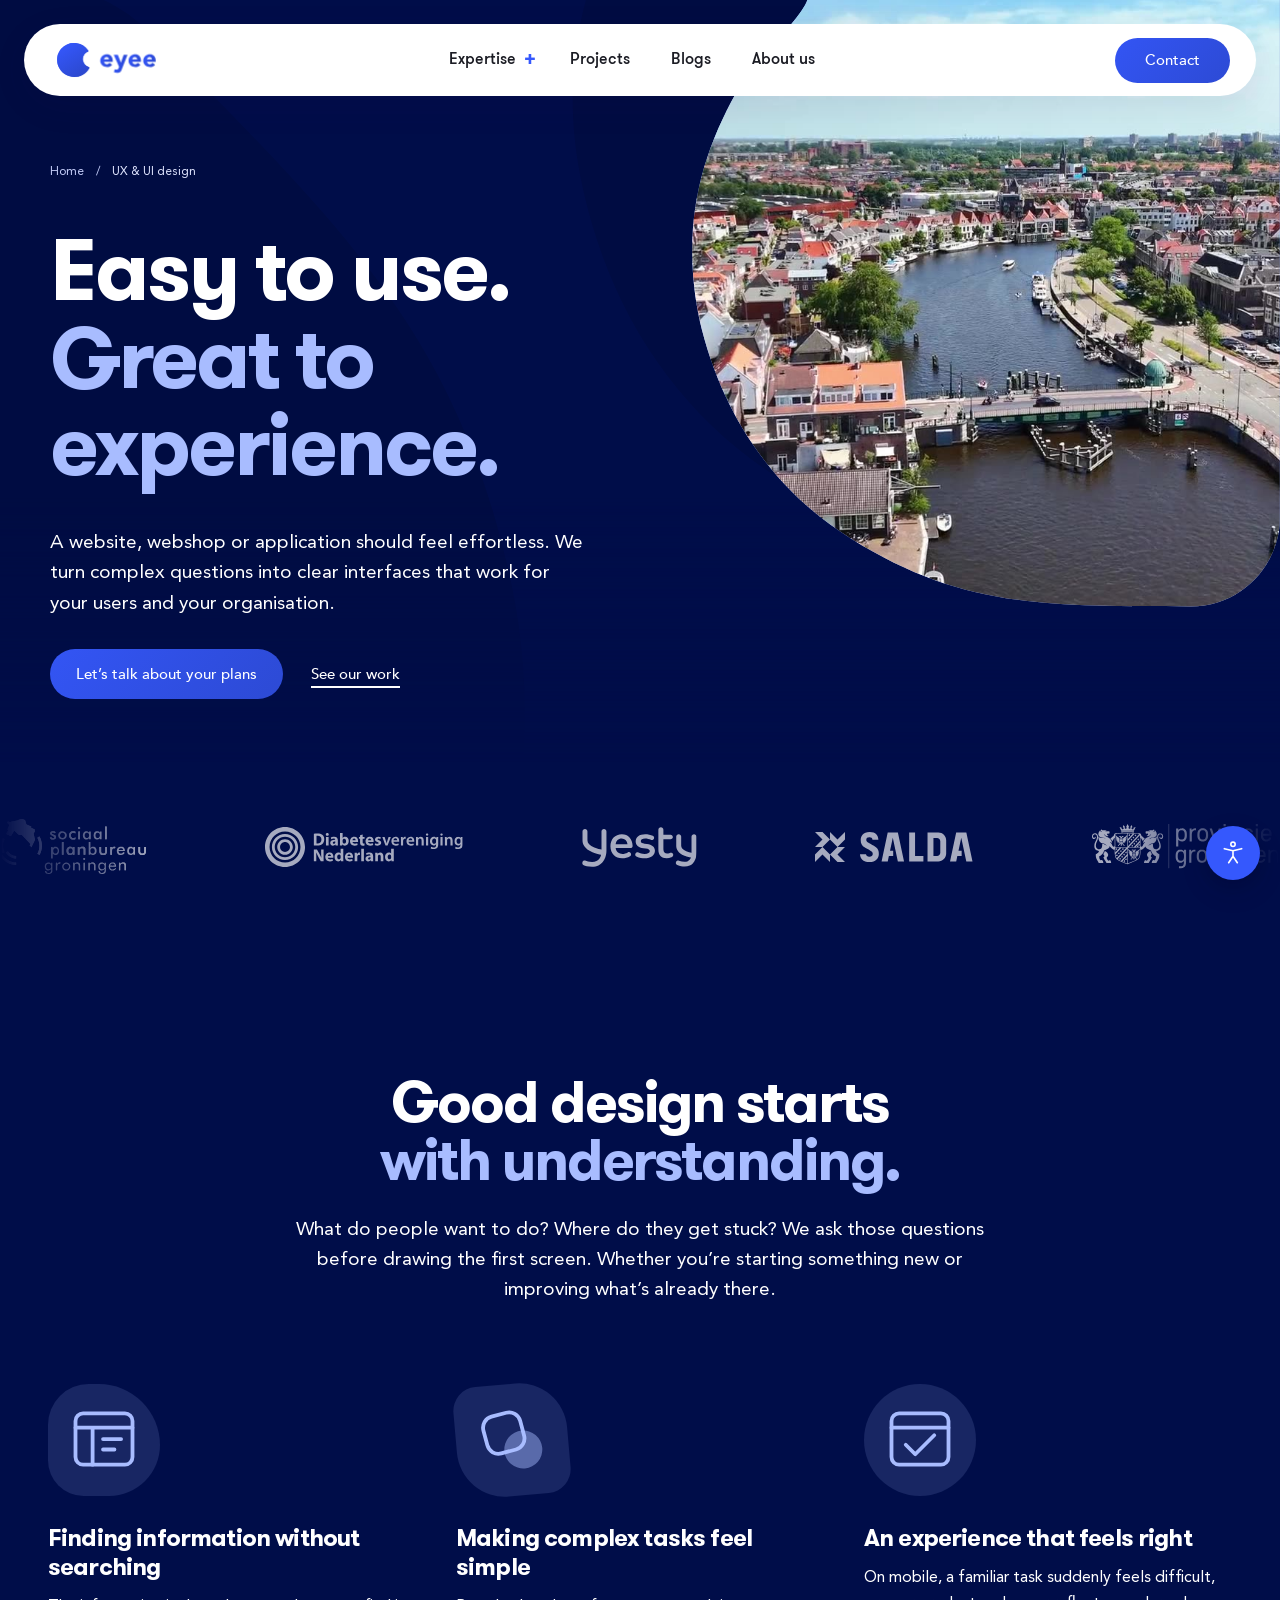
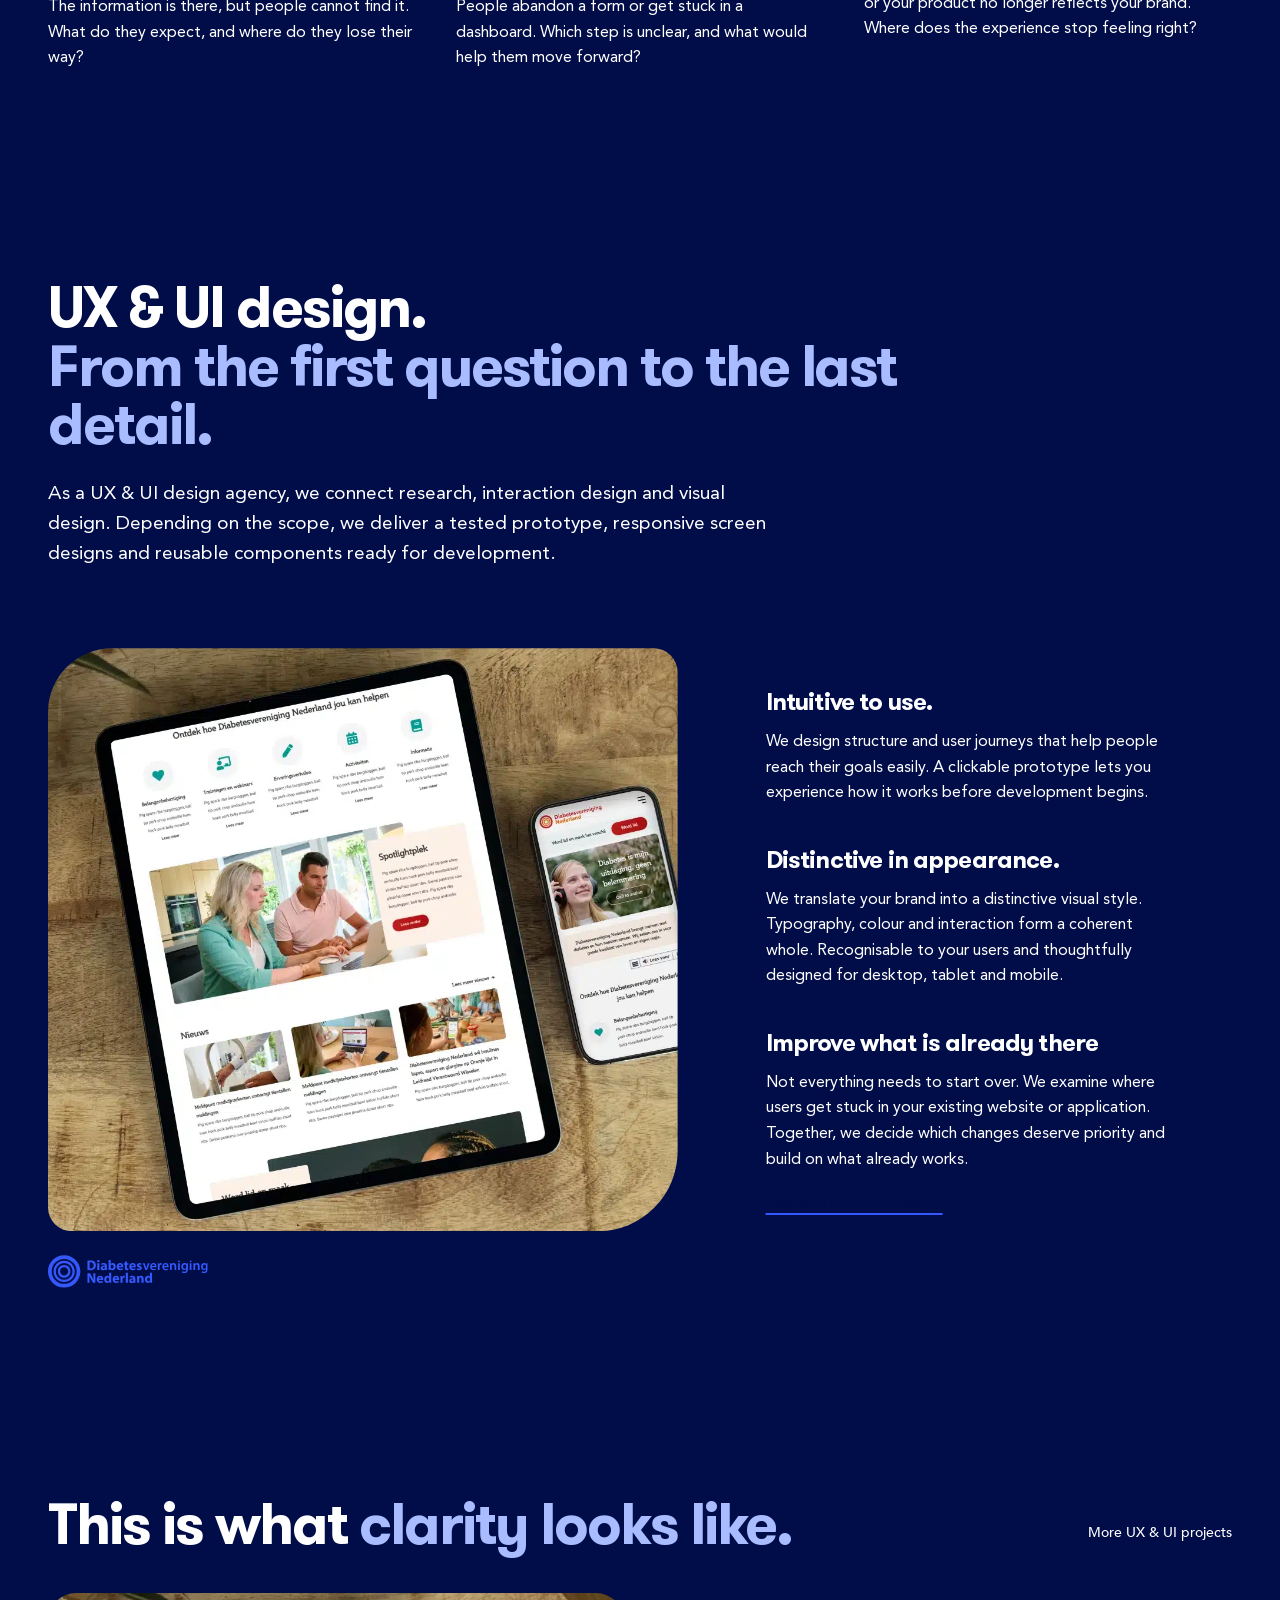
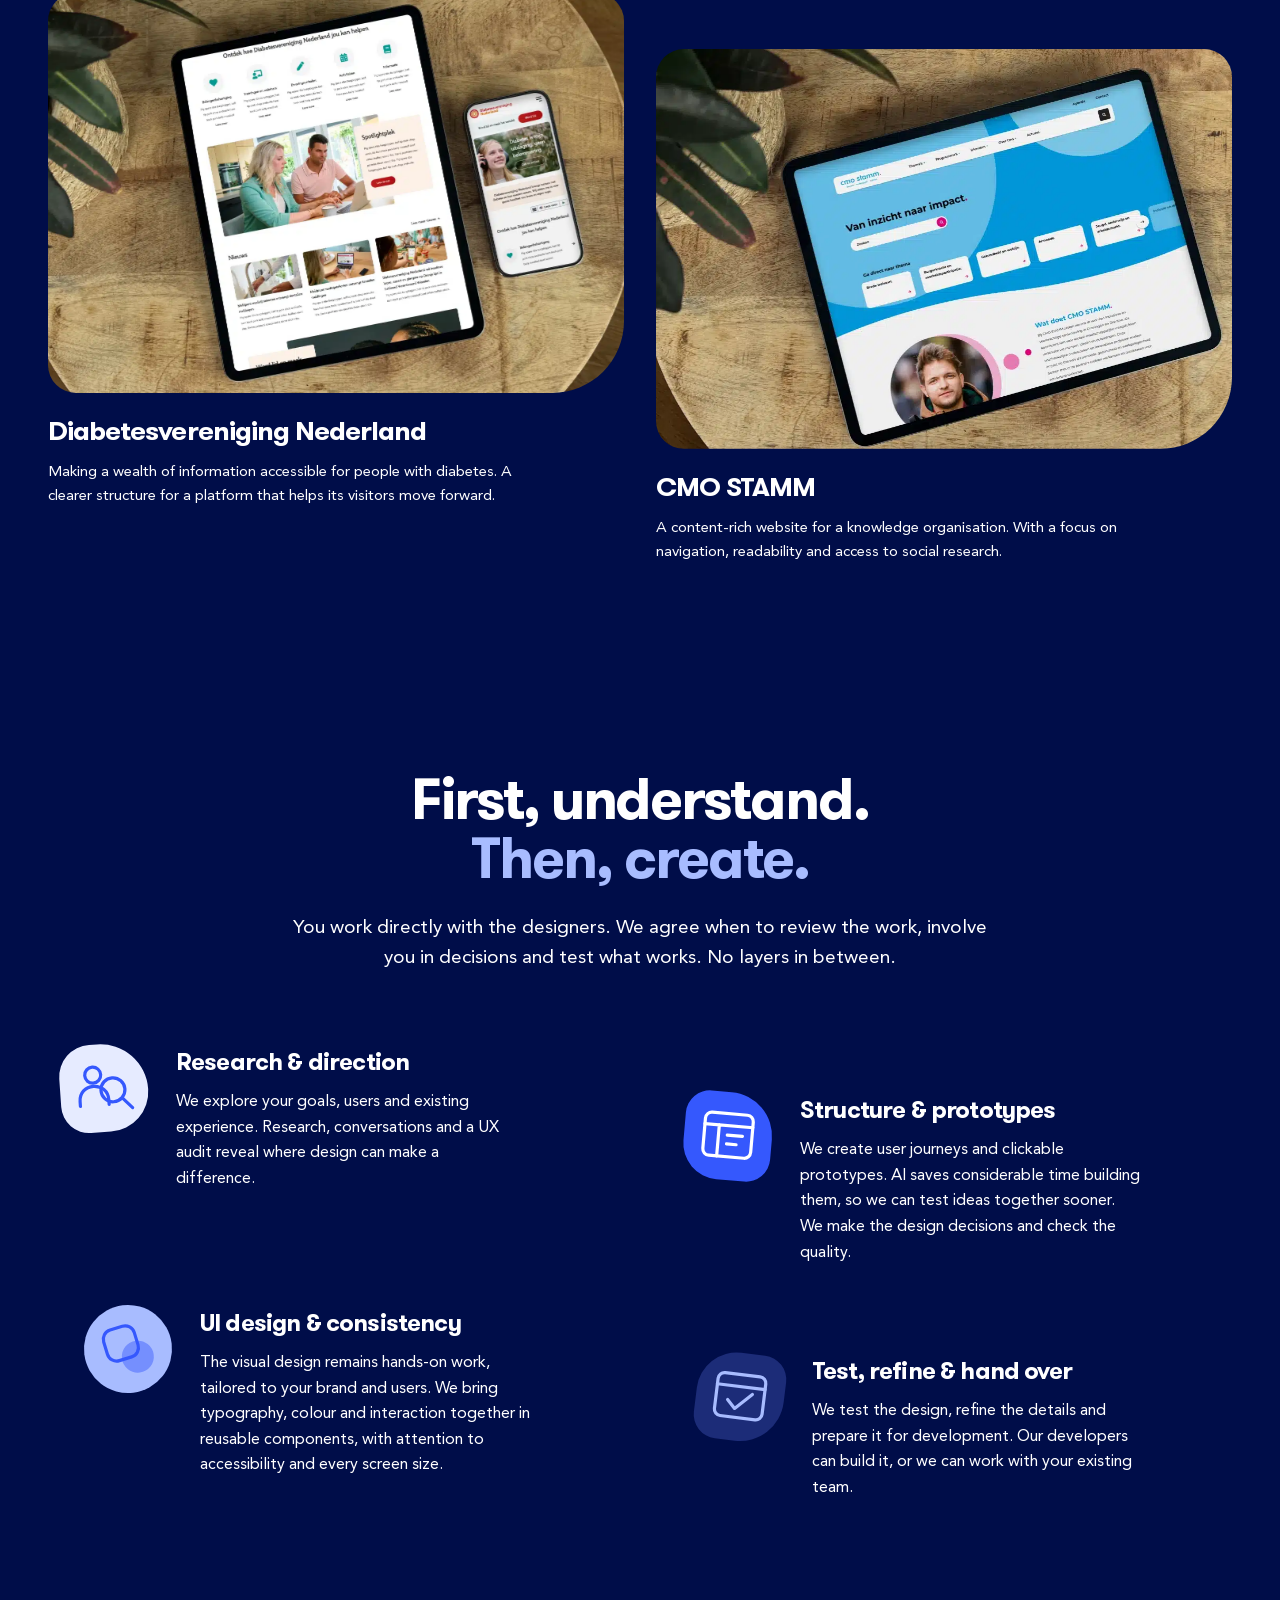
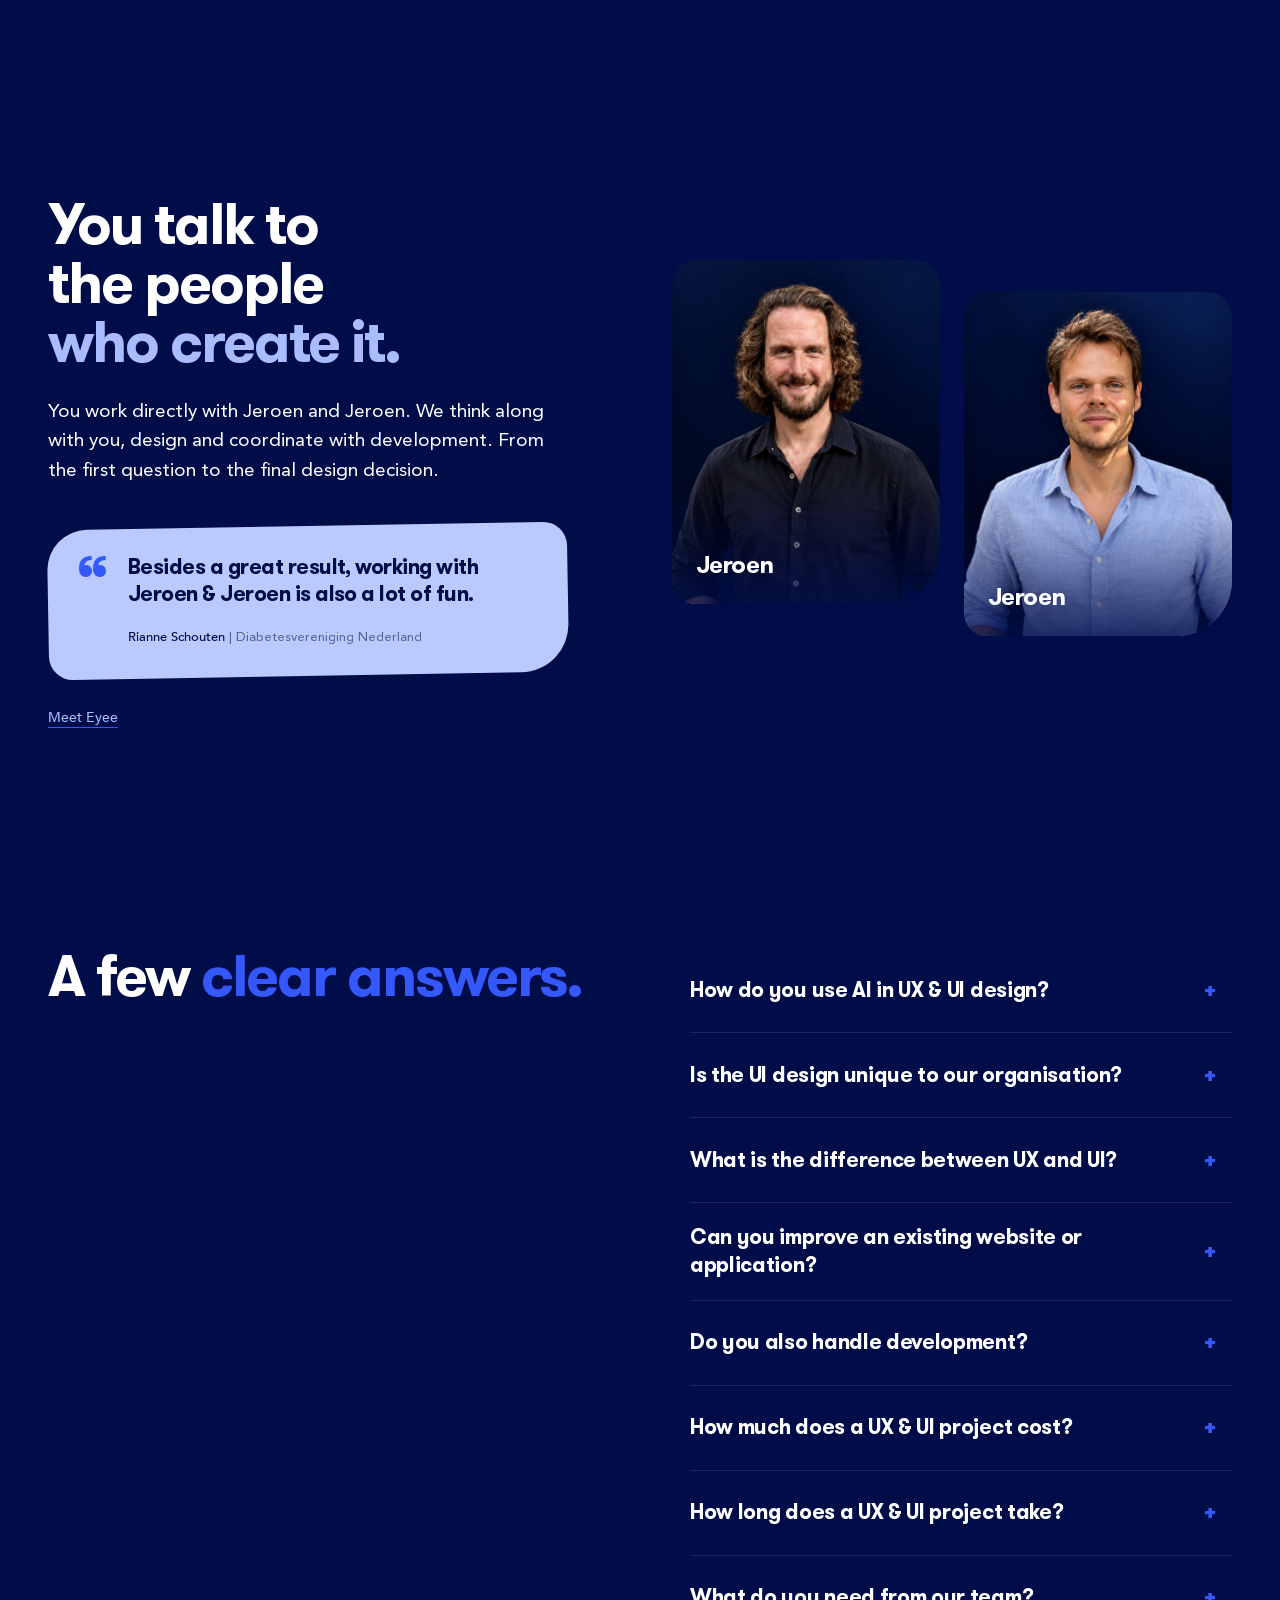
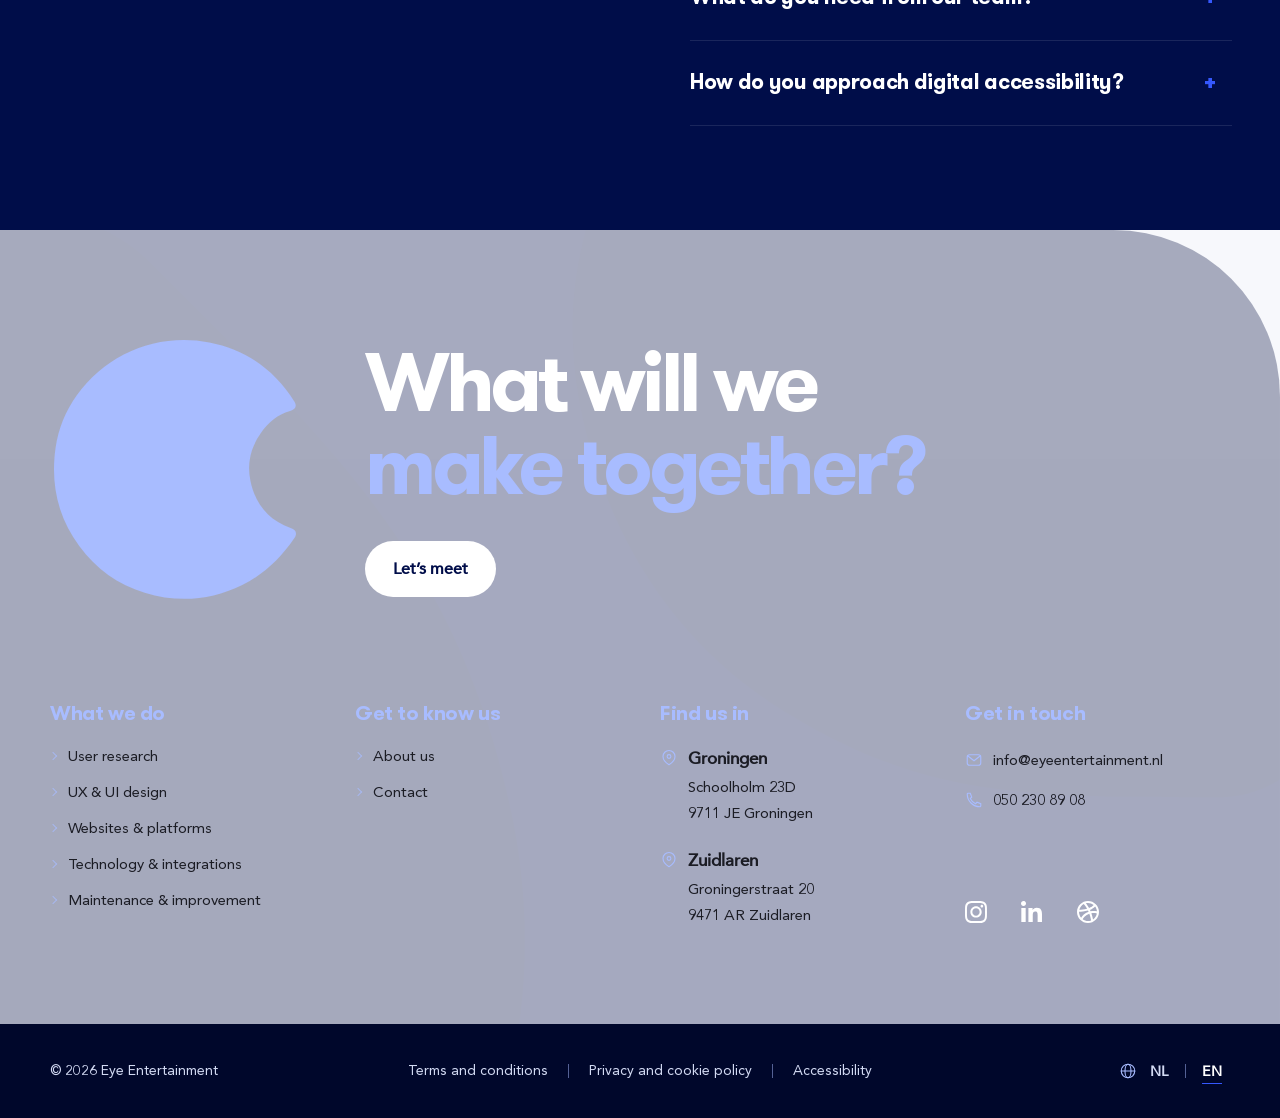
==== commit c9e1f9c2: "Expertises mobile optimalisatie" ====
--- a/ui-ux-design.html
+++ b/ui-ux-design.html
@@ -932,7 +932,7 @@
     </div></div></div></section>
 
   <section id="ux-work" class="ux-section ux-work" aria-labelledby="ux-work-title"><div class="ux-wrap"><div class="ux-section-heading"><div><h2 id="ux-work-title"><span data-en="This is what">Zo ziet</span> <em data-en="clarity looks like.">helderheid eruit.</em></h2></div><a class="ux-text-link" href="https://eye-entertainment.nl/projecten/ui-ux-design/" data-en="More UX & UI projects">Meer UX &amp; UI projecten</a></div>
-    <div class="ux-cases"><article><a class="ux-case-image" href="https://eye-entertainment.nl/projecten/websites/diabetesvereniging-nederand/"><img src="assets/dvn.webp" width="1559" height="1010" loading="lazy" alt="UX en UI ontwerp voor Diabetesvereniging Nederland"><span class="case-link-arrow" aria-hidden="true"><img src="assets/arrow-right-white.svg" width="18" height="12" alt=""></span></a><h3><a href="https://eye-entertainment.nl/projecten/websites/diabetesvereniging-nederand/">Diabetesvereniging Nederland</a></h3><p data-en="Making a wealth of information accessible for people with diabetes. A clearer structure for a platform that helps its visitors move forward.">Veel informatie toegankelijk maken voor mensen met diabetes. Een heldere structuur voor een platform dat bezoekers verder helpt.</p></article><article><a class="ux-case-image" href="https://eye-entertainment.nl/projecten/websites/cmo-stamm/"><img src="assets/cmo.webp" width="1170" height="758" loading="lazy" alt="Websiteontwerp van CMO STAMM"><span class="case-link-arrow" aria-hidden="true"><img src="assets/arrow-right-white.svg" width="18" height="12" alt=""></span></a><h3><a href="https://eye-entertainment.nl/projecten/websites/cmo-stamm/">CMO STAMM</a></h3><p data-en="A content-rich website for a knowledge organisation. With a focus on navigation, readability and access to social research.">Een contentrijke website voor een kennisorganisatie. Met aandacht voor navigatie, leesbaarheid en toegang tot maatschappelijke kennis.</p></article><div class="ux-more-cases case-all-hover-area"><a class="case-all-card" href="https://eye-entertainment.nl/projecten/ui-ux-design/"><img class="case-all-brand-shape" src="assets/favicon.svg" alt="" aria-hidden="true"><span><strong><span data-en="More UX & UI projects">Meer UX &amp; UI projecten</span><img class="case-all-title-arrow" src="assets/arrow-right-white.svg" width="18" height="12" alt="" aria-hidden="true"></strong><span data-en="Discover more of our work.">Ontdek meer van ons werk.</span></span></a></div></div>
+    <div class="ux-cases"><article><a class="ux-case-image" href="https://eye-entertainment.nl/projecten/websites/diabetesvereniging-nederand/"><img src="assets/dvn.webp" width="1559" height="1010" loading="lazy" alt="UX en UI ontwerp voor Diabetesvereniging Nederland"><span class="case-link-arrow" aria-hidden="true"><img src="assets/arrow-right-white.svg" width="18" height="12" alt=""></span></a><h3><a href="https://eye-entertainment.nl/projecten/websites/diabetesvereniging-nederand/">Diabetesvereniging Nederland</a></h3><p data-en="Making a wealth of information accessible for people with diabetes. A clearer structure for a platform that helps its visitors move forward.">Veel informatie toegankelijk maken voor mensen met diabetes. Een heldere structuur voor een platform dat bezoekers verder helpt.</p></article><article><a class="ux-case-image" href="https://eye-entertainment.nl/projecten/websites/cmo-stamm/"><img src="assets/cmo.webp" width="1170" height="758" loading="lazy" alt="Websiteontwerp van CMO STAMM"><span class="case-link-arrow" aria-hidden="true"><img src="assets/arrow-right-white.svg" width="18" height="12" alt=""></span></a><h3><a href="https://eye-entertainment.nl/projecten/websites/cmo-stamm/">CMO STAMM</a></h3><p data-en="A content-rich website for a knowledge organisation. With a focus on navigation, readability and access to social research.">Een contentrijke website voor een kennisorganisatie. Met aandacht voor navigatie, leesbaarheid en toegang tot maatschappelijke kennis.</p></article><div class="ux-more-cases case-all-hover-area"><a class="case-all-card" href="https://eye-entertainment.nl/projecten/ui-ux-design/"><img class="case-all-brand-shape" src="assets/favicon.svg" alt="" aria-hidden="true"><span><strong><span data-en="View UX & UI ">Bekijk UX &amp; UI </span><span class="ux-projects-word"><span data-en="projects">projecten</span><img class="case-all-title-arrow" src="assets/arrow-right-white.svg" width="18" height="12" alt="" aria-hidden="true"></span></strong><span data-en="Discover more of our work.">Ontdek meer van ons werk.</span></span></a></div></div>
   </div></section>
 
   <section class="ux-section ux-process" aria-labelledby="ux-process-title"><div class="ux-wrap ux-split"><div class="ux-process-heading"><h2 id="ux-process-title"><span data-en="First, understand.">Eerst begrijpen.</span><br><em data-en="Then, create.">Dan maken.</em></h2><p class="ux-section-intro" data-en="You work directly with the designers. We agree when to review the work, involve you in decisions and test what works. No layers in between.">Je werkt direct met de ontwerpers. We spreken af wanneer we samen meekijken, betrekken je bij de keuzes en toetsen wat werkt. Zonder tussenlagen.</p></div><ol class="ux-steps">
--- a/ux-project-story.css
+++ b/ux-project-story.css
@@ -43,8 +43,16 @@
  .ux-detail #ux-main .ux-work .ux-cases article > p {color:white;}
  .ux-work .ux-more-cases {display:flex; background:var(--color-blue);}
  .ux-work .ux-more-cases .case-all-card {display:flex; flex-direction:column; justify-content:flex-end; padding:24px; color:white; border-radius:0;}
- .ux-work .case-all-card > span {display:grid; gap:12px;}
- .ux-work .case-all-card strong {display:flex; align-items:center; gap:16px; font:700 28px/1.1 "GT Walsheim Pro",Avenir,sans-serif; letter-spacing:-.035em;}
- .ux-work .case-all-title-arrow {opacity:1; transform:none;}
+ .ux-work .case-all-card > span {display:grid; gap:0;}
+ .ux-work .case-all-card strong {display:block; margin-bottom:12px; font:700 26px/1.2 Avenir,Arial,Helvetica,sans-serif; letter-spacing:normal;}
+ .ux-projects-word {white-space:nowrap;}
+ .ux-work .case-all-title-arrow {display:inline-block; margin-left:12px; vertical-align:middle; opacity:1; transform:none;}
+ .ux-work .ux-more-cases .case-all-card,.ux-work .ux-more-cases:is(:hover,:focus-within) .case-all-card {translate:none;}
+ .ux-work .ux-more-cases .case-all-card:is(:hover,:focus-visible) .case-all-title-arrow {transform:none;}
+ .ux-work .ux-cases .ux-case-image:is(:hover,:focus-visible) > img {transform:none;}
  .ux-work .case-all-card > span > span {font-size:16px; line-height:1.5;}
+ @media(hover:hover) and (prefers-reduced-motion:no-preference) {
+  html:not([data-a11y-motion]) .ux-work .ux-cases > :is(article,.ux-more-cases) {transition:translate .35s cubic-bezier(.22,.61,.36,1);}
+  html:not([data-a11y-motion]) .ux-work .ux-cases > :is(article,.ux-more-cases):is(:hover,:focus-within) {translate:0 -8px;}
+ }
 }
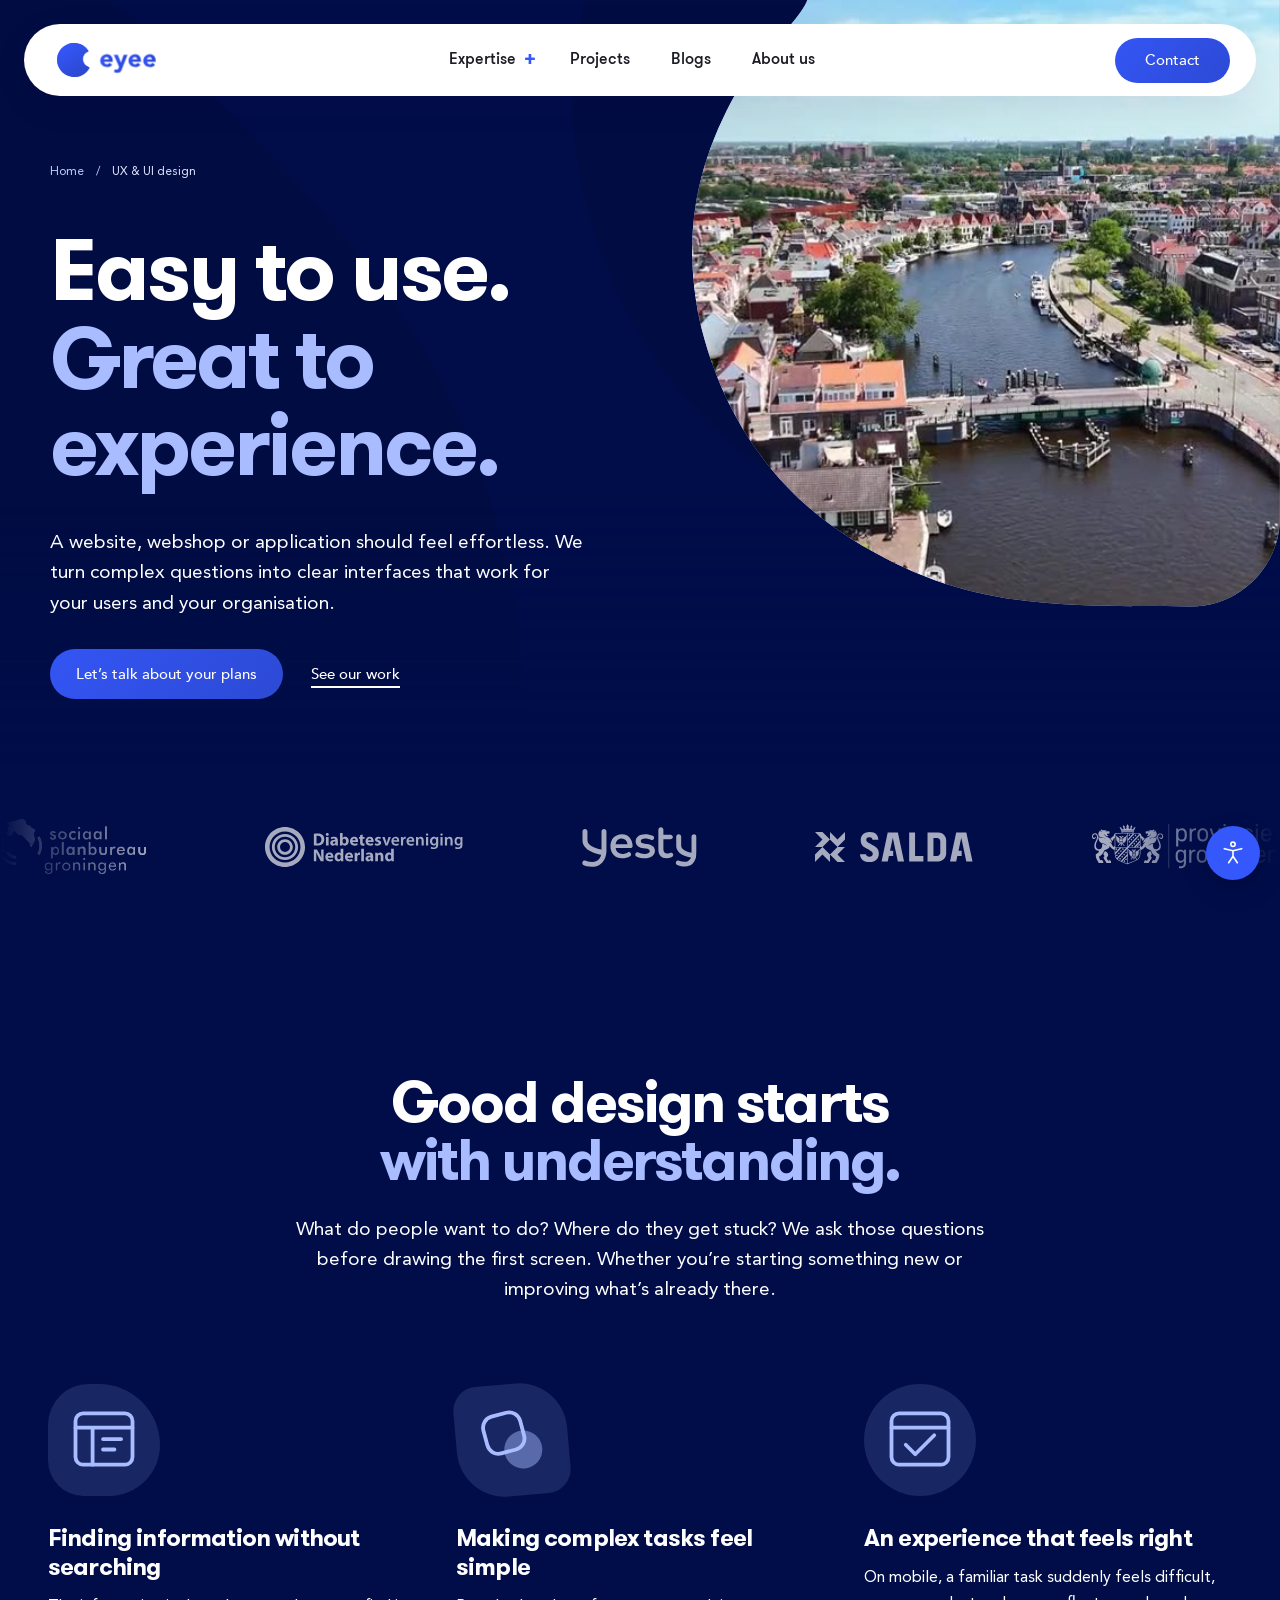
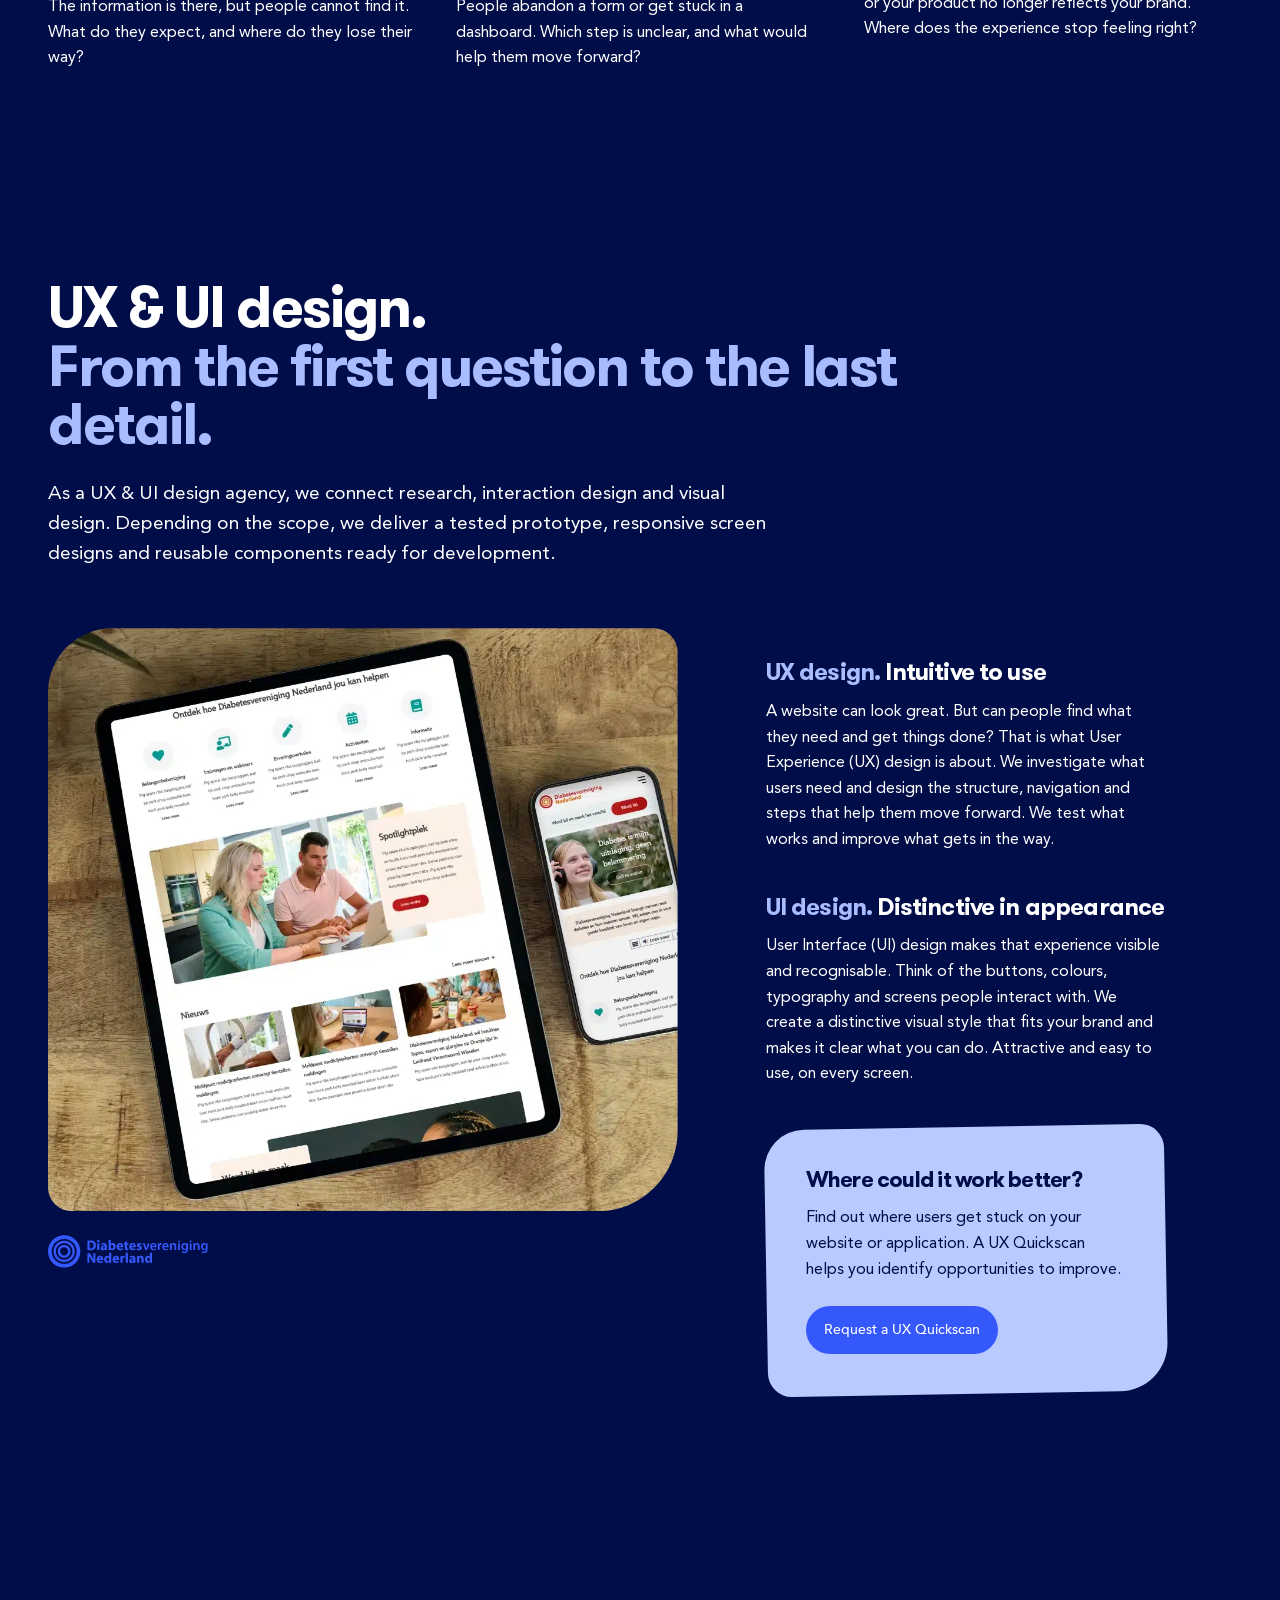
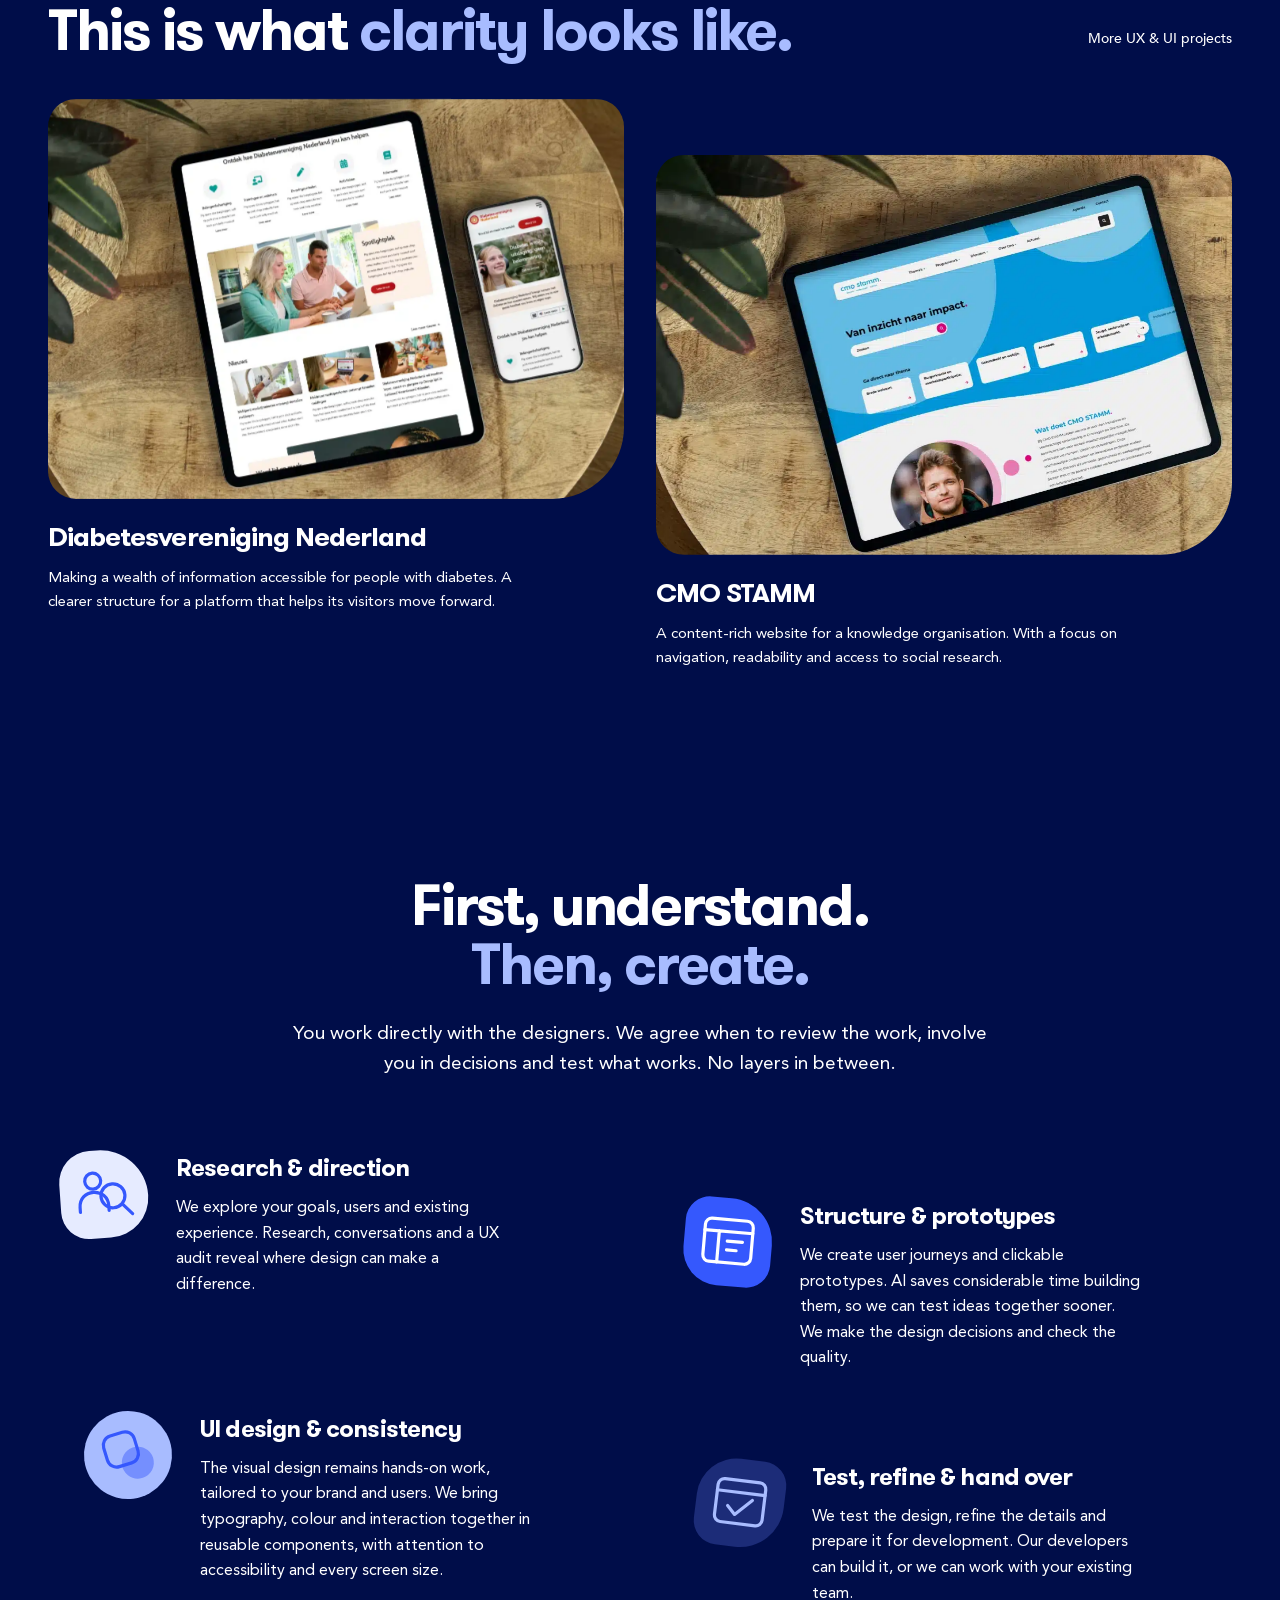
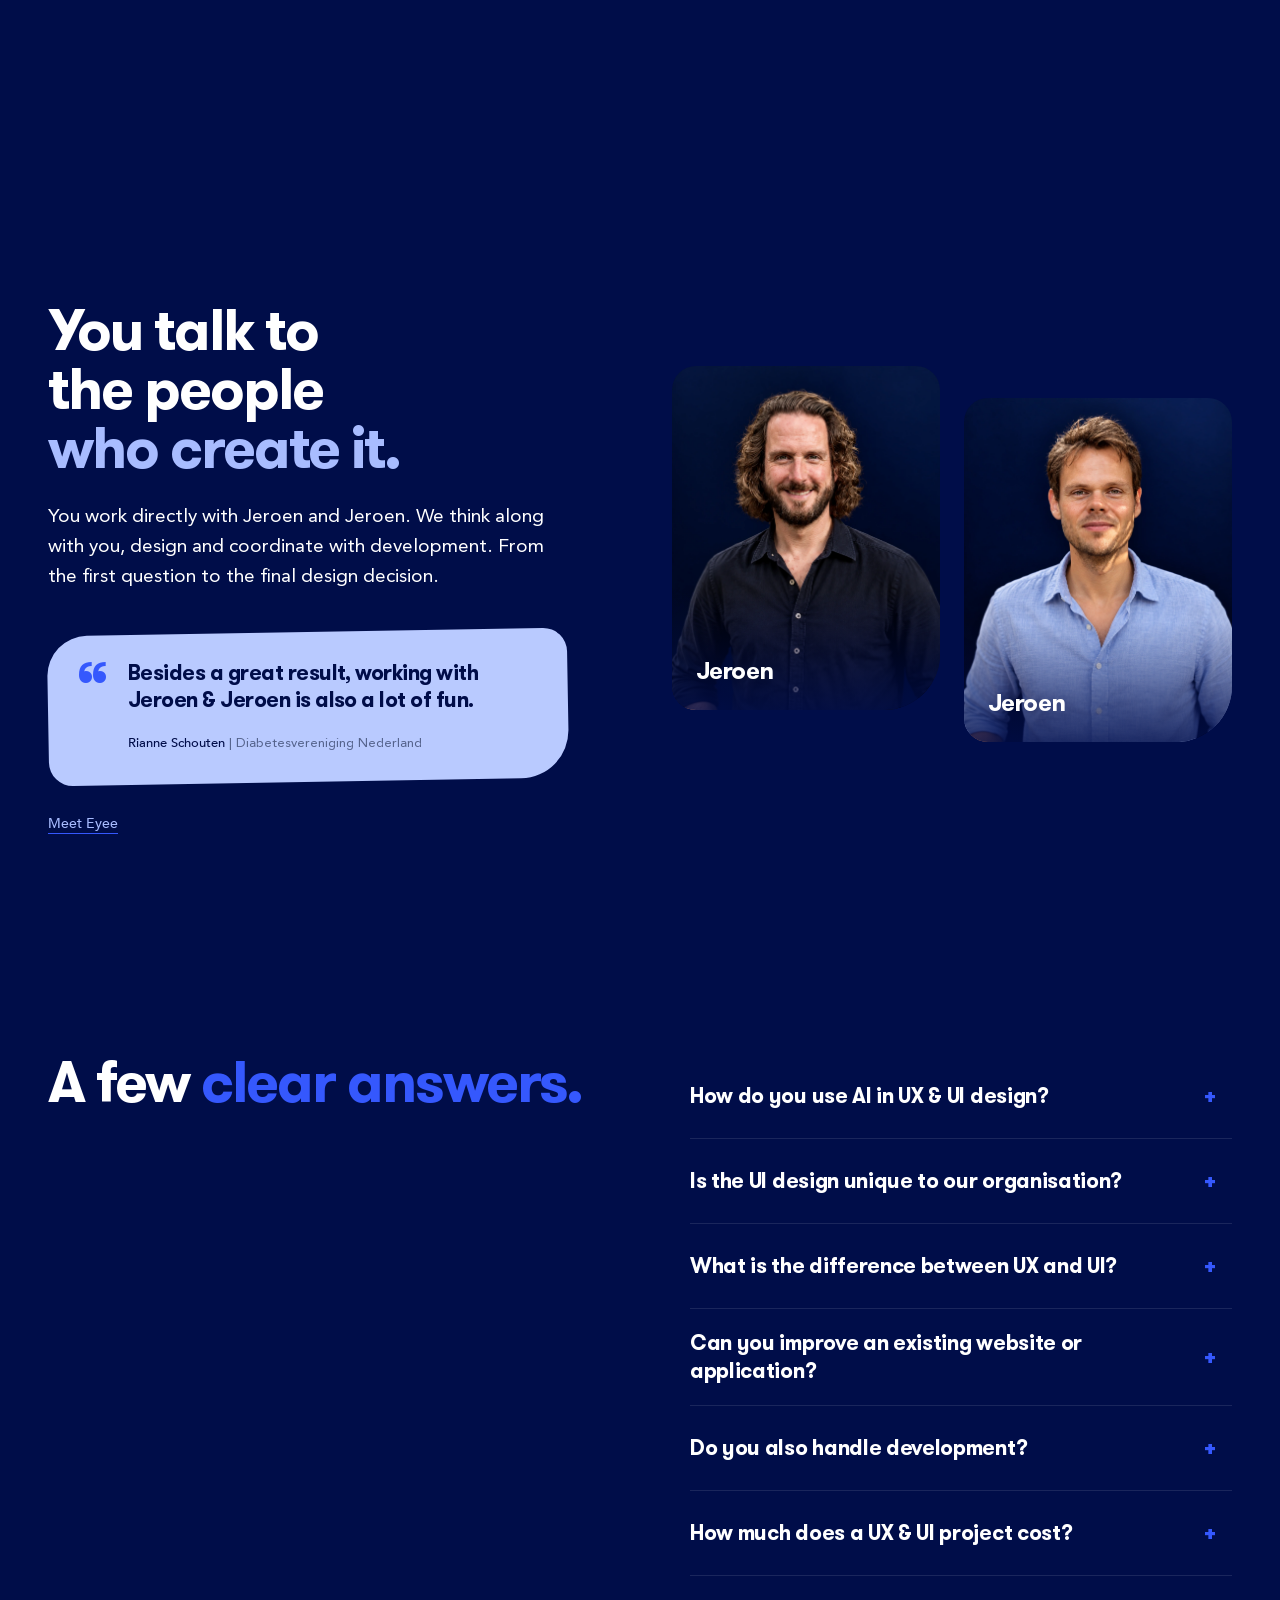
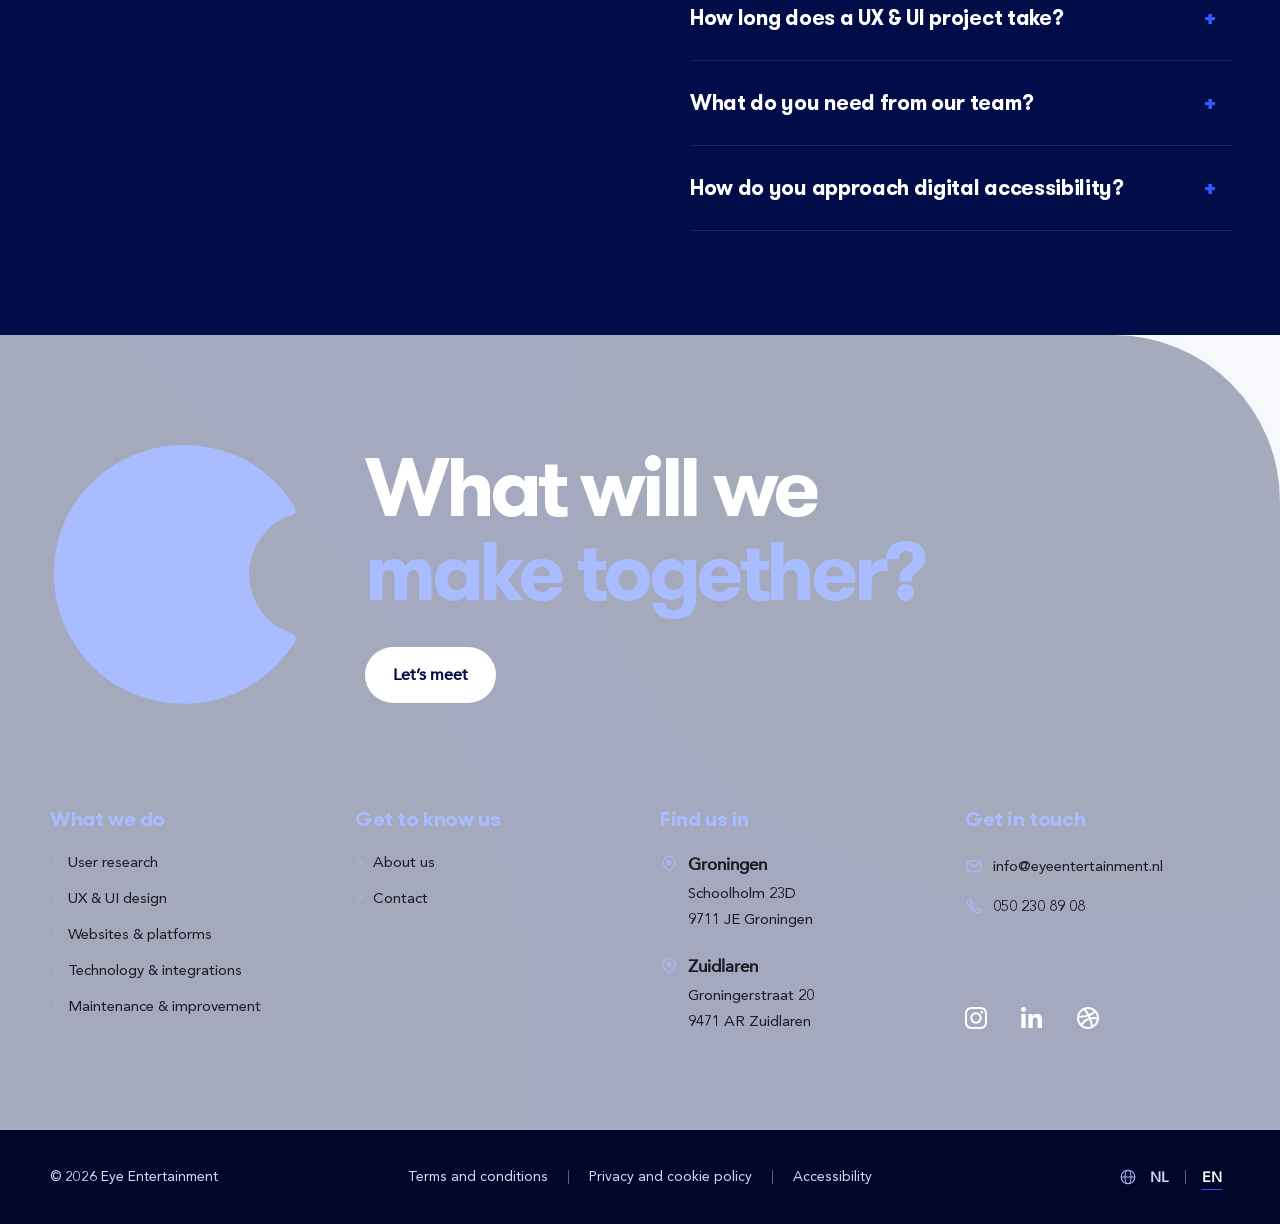
==== commit 7dac9379: "Optimalisatie Specialisatie" ====
--- a/ui-ux-design.html
+++ b/ui-ux-design.html
@@ -23,7 +23,7 @@
     <link rel="stylesheet" href="accessibility.css?v=20261016-18" />
     <link rel="stylesheet" href="floating-cta.css?v=20261016-6" />
     <link rel="stylesheet" href="videocall.css?v=20261016-1" />
-  <meta name="robots" content="noindex,follow"><link rel="stylesheet" href="ux-detail.css?v=20261018-12"><link rel="stylesheet" href="ux-motion.css?v=20261018-25"><link rel="stylesheet" href="ux-project-story.css?v=20261018-9"></head>
+  <meta name="robots" content="noindex,follow"><link rel="stylesheet" href="ux-detail.css?v=20261018-12"><link rel="stylesheet" href="ux-motion.css?v=20261018-25"><link rel="stylesheet" href="ux-project-story.css?v=20261019-4"></head>
   <body class="ux-detail" data-floating-cta="ux">
     <svg
       class="clip-definitions"
@@ -926,9 +926,9 @@
   <section class="ux-section ux-services" aria-labelledby="ux-services-title"><div class="ux-wrap">
     <div class="ux-section-heading"><h2 id="ux-services-title"><span data-en="UX & UI design.">UX &amp; UI design.</span><br><em data-en="From the first question to the last detail.">Van eerste vraag tot laatste detail.</em></h2><p class="ux-section-intro" data-en="As a UX & UI design agency, we connect research, interaction design and visual design. Depending on the scope, we deliver a tested prototype, responsive screen designs and reusable components ready for development.">Als UX &amp; UI designbureau verbinden we onderzoek, interactieontwerp en visueel ontwerp. Afhankelijk van de scope ontvang je een getoetst prototype, responsive schermontwerpen en herbruikbare componenten voor de bouw.</p></div>
     <div class="ux-project-story" data-active-step="0"><figure class="ux-project-stage" aria-hidden="true"><div class="ux-project-window"><img src="assets/dvn.webp" width="1559" height="1010" loading="lazy" alt=""></div><span class="ux-project-client-logo"></span></figure><figure class="ux-project-mobile"><div><img src="assets/dvn.webp" width="1559" height="1010" loading="lazy" alt="Website van Diabetesvereniging Nederland op tablet en mobiel"></div></figure><div class="ux-project-chapters">
-      <article class="ux-service-chapter" data-service-step="0"><div class="ux-service-copy"><h3 data-en="Intuitive to use.">Logisch in gebruik.</h3><p data-en="We design structure and user journeys that help people reach their goals easily. A clickable prototype lets you experience how it works before development begins.">We ontwerpen structuur en gebruikersflows waarmee mensen eenvoudig hun doel bereiken. Met een klikbaar prototype ervaar je hoe het werkt, vóór de bouw begint.</p></div></article>
-      <article class="ux-service-chapter" data-service-step="1"><div class="ux-service-copy"><h3 data-en="Distinctive in appearance.">Eigen in uitstraling.</h3><p data-en="We translate your brand into a distinctive visual style. Typography, colour and interaction form a coherent whole. Recognisable to your users and thoughtfully designed for desktop, tablet and mobile.">We vertalen jouw merk naar een eigen visuele stijl. Typografie, kleur en interactie vormen één geheel. Herkenbaar voor je gebruikers en doordacht voor desktop, tablet en mobiel.</p></div></article>
-      <article class="ux-service-chapter ux-service-aside" data-service-step="2"><div class="ux-service-copy"><h3 data-en="Improve what is already there">Verbeter wat er al is</h3><p data-en="Not everything needs to start over. We examine where users get stuck in your existing website or application. Together, we decide which changes deserve priority and build on what already works.">Niet alles hoeft opnieuw. We bekijken waar gebruikers vastlopen in je bestaande website of applicatie. Samen bepalen we welke verbeteringen prioriteit hebben en bouwen we voort op wat al goed werkt.</p><a class="hero-cta hero-cta-secondary ux-quickscan-cta" href="https://eye-entertainment.nl/gratis-ux-scan/"><b data-en="Explore the UX Quickscan">Ontdek de UX Quickscan</b><span aria-hidden="true"><img src="assets/arrow-right-white.svg" width="14" height="9" alt=""></span></a></div></article>
+      <article class="ux-service-chapter" data-service-step="0"><div class="ux-service-copy"><h3><span class="ux-discipline">UX design.</span> <span data-en="Intuitive to use">Logisch in gebruik</span></h3><p data-en="A website can look great. But can people find what they need and get things done? That is what User Experience (UX) design is about. We investigate what users need and design the structure, navigation and steps that help them move forward. We test what works and improve what gets in the way.">Een website kan er goed uitzien. Maar vinden mensen wat ze zoeken en lukt het om iets te regelen? Daar draait User Experience (UX) design om. We onderzoeken wat gebruikers nodig hebben en ontwerpen de structuur, navigatie en stappen die hen verder helpen. We toetsen wat werkt en verbeteren wat nog schuurt.</p></div></article>
+      <article class="ux-service-chapter" data-service-step="1"><div class="ux-service-copy"><h3><span class="ux-discipline">UI design.</span> <span data-en="Distinctive in appearance">Eigen in uitstraling</span></h3><p data-en="User Interface (UI) design makes that experience visible and recognisable. Think of the buttons, colours, typography and screens people interact with. We create a distinctive visual style that fits your brand and makes it clear what you can do. Attractive and easy to use, on every screen.">User Interface (UI) design maakt die ervaring zichtbaar en herkenbaar. Denk aan de knoppen, kleuren, typografie en schermen waarmee mensen werken. We ontwerpen een eigen visuele stijl die past bij jouw merk en duidelijk maakt wat je kunt doen. Mooi én prettig in gebruik, op ieder scherm.</p></div></article>
+      <article class="ux-service-chapter ux-service-aside" data-service-step="2"><div class="ux-service-copy"><h3 data-en="Where could it work better?">Waar kan het beter?</h3><p data-en="Find out where users get stuck on your website or application. A UX Quickscan helps you identify opportunities to improve.">Ontdek waar gebruikers vastlopen op je website of applicatie. Met een UX Quickscan brengen we je verbeterkansen in beeld.</p><a class="ux-button ux-quickscan-cta" href="https://eye-entertainment.nl/gratis-ux-scan/"><b data-en="Request a UX Quickscan">Vraag een UX Quickscan aan</b><span aria-hidden="true"><img src="assets/arrow-right-white.svg" width="14" height="9" alt=""></span></a></div></article>
     </div></div></div></section>
 
   <section id="ux-work" class="ux-section ux-work" aria-labelledby="ux-work-title"><div class="ux-wrap"><div class="ux-section-heading"><div><h2 id="ux-work-title"><span data-en="This is what">Zo ziet</span> <em data-en="clarity looks like.">helderheid eruit.</em></h2></div><a class="ux-text-link" href="https://eye-entertainment.nl/projecten/ui-ux-design/" data-en="More UX & UI projects">Meer UX &amp; UI projecten</a></div>
@@ -1018,4 +1018,4 @@
           </div>
         </footer>
       </div>
-    <script src="ux-navigation.js?v=20261018-2"></script><script src="expertise-menu.js?v=20261018-1"></script><script src="ux-detail.js?v=20261018-2"></script><script src="translations.js?v=20261016-expertise-5"></script><script src="accessibility.js?v=20261018-1"></script><script src="floating-cta.js?v=20261018-1"></script><script src="ux-motion.js?v=20261018-18"></script></body></html>+    <script src="ux-navigation.js?v=20261018-2"></script><script src="expertise-menu.js?v=20261018-1"></script><script src="ux-detail.js?v=20261018-2"></script><script src="translations.js?v=20261016-expertise-5"></script><script src="accessibility.js?v=20261018-1"></script><script src="floating-cta.js?v=20261018-1"></script><script src="ux-motion.js?v=20261019-1"></script></body></html>
--- a/ux-project-story.css
+++ b/ux-project-story.css
@@ -1,18 +1,35 @@
 /* A single project stays in view; the reading column sets the rhythm. */
-.ux-project-story {display:grid; grid-template-columns:minmax(0,1.35fr) minmax(0,1fr); gap:88px; align-items:start; margin-top:80px;}
-.ux-project-stage {position:sticky; top:150px; margin:0; min-width:0;}
+.ux-project-story {display:grid; grid-template-columns:minmax(0,1.35fr) minmax(0,1fr); gap:88px; align-items:start; margin-top:60px;}
+.ux-project-stage {position:sticky; top:180px; margin:0; min-width:0;}
 .ux-project-client-logo {display:block; width:160px; height:33px; margin-top:24px; background:var(--color-blue); -webkit-mask:url('assets/dvn.svg') left center/contain no-repeat; mask:url('assets/dvn.svg') left center/contain no-repeat;}
 .ux-project-window {overflow:hidden; aspect-ratio:1.08; border-radius:0; clip-path:inset(0 round 64px 24px 80px 24px); background:transparent;}
 .ux-project-window img {width:100%; height:100%; object-fit:cover; object-position:58% 50%; transform:scale(var(--ux-project-zoom,1.02)); transform-origin:var(--ux-project-origin,50% 50%);}
 .ux-project-chapters {min-width:0;}
 .ux-project-story .ux-service-chapter {display:block; min-height:0; padding:0 0 40px;}
-.ux-project-story .ux-service-chapter:first-child {padding-top:40px;}
+.ux-project-story .ux-service-chapter:first-child {padding-top:30px;}
 .ux-project-story .ux-service-chapter:last-child {min-height:0; padding-bottom:40px;}
 .ux-project-story .ux-service-copy {max-width:400px;}
 .ux-detail #ux-main .ux-project-story .ux-service-copy h3 {font-size:24px; line-height:1.2; letter-spacing:-.035em; margin-bottom:12px;}
+.ux-service-copy .ux-discipline {color:var(--ux-accent,var(--color-blue));}
 .ux-project-story .ux-service-copy :is(p,ul) {font-size:16px; line-height:1.6;}
-.ux-project-story .ux-service-aside .ux-quickscan-cta {margin-top:8px;}
+.ux-project-story .ux-service-aside .ux-quickscan-cta {margin-top:24px;}
 .ux-project-story .ux-service-aside {padding-bottom:0;}
+.ux-project-story .ux-service-aside .ux-service-copy {position:relative; isolation:isolate; padding:40px; border:0; background:transparent; color:var(--color-navy);}
+.ux-project-story .ux-service-aside .ux-service-copy::before {content:''; position:absolute; inset:0; z-index:-1; border-radius:40px 24px 48px 24px; background:#b9caff; transform:rotate(-1deg);}
+.ux-detail #ux-main .ux-project-story .ux-service-aside h3 {font-size:22px; color:var(--color-navy);}
+.ux-project-story .ux-service-aside .ux-quickscan-cta {display:inline-flex; gap:0; max-width:100%; margin-right:0; color:#fff; background:var(--color-blue); text-decoration:none; text-align:left; font-size:14px; padding:13px 18px;}
+.ux-project-story .ux-service-aside .ux-quickscan-cta > span {display:inline-block; position:static; width:18px; max-width:0; overflow:hidden; opacity:0; transform:translateX(-8px); color:inherit; flex-shrink:0; transition:max-width .25s ease,opacity .25s ease,transform .25s ease;}
+.ux-project-story .ux-service-aside .ux-quickscan-cta > span img {display:block; width:14px; height:9px; max-width:none; margin:0 auto;}
+.ux-project-story .ux-service-aside .ux-quickscan-cta:is(:hover,:focus-visible) {gap:10px;}
+.ux-project-story .ux-service-aside .ux-quickscan-cta:is(:hover,:focus-visible) > span {max-width:18px; opacity:1; transform:translateX(0);}
+@media(prefers-reduced-motion:reduce) {.ux-project-story .ux-service-aside .ux-quickscan-cta,.ux-project-story .ux-service-aside .ux-quickscan-cta > span {transition:none;}}
+@media(min-width:901px) {
+ .ux-project-story {align-items:start;}
+ .ux-project-stage {position:sticky; top:180px; align-self:start;}
+ .ux-project-window {position:relative; aspect-ratio:1.08; max-height:calc(100svh - 220px);}
+ .ux-project-client-logo {position:absolute; top:100%; margin-top:24px;}
+ .ux-project-story .ux-service-chapter:last-child {padding-bottom:0;}
+}
 .ux-project-mobile {display:none;}
 @media(max-width:1100px) and (min-width:901px) {.ux-project-story {gap:48px;}}
 @media(max-width:900px) {
@@ -21,6 +38,7 @@
  .ux-project-story .ux-service-chapter,.ux-project-story .ux-service-chapter:first-child,.ux-project-story .ux-service-chapter:last-child {min-height:0; padding:0; margin-bottom:40px;}
  .ux-project-story .ux-service-chapter:last-child {margin-bottom:0;}
  .ux-project-story .ux-service-copy {max-width:600px;}
+ .ux-project-story .ux-service-aside .ux-service-copy {padding:32px;}
  .ux-project-mobile {display:block; margin:0 0 40px;}
  .ux-project-mobile > div {overflow:hidden; aspect-ratio:1.4; border-radius:40px 16px 56px 16px;}
  .ux-project-mobile img {width:100%; height:100%; object-fit:cover;}
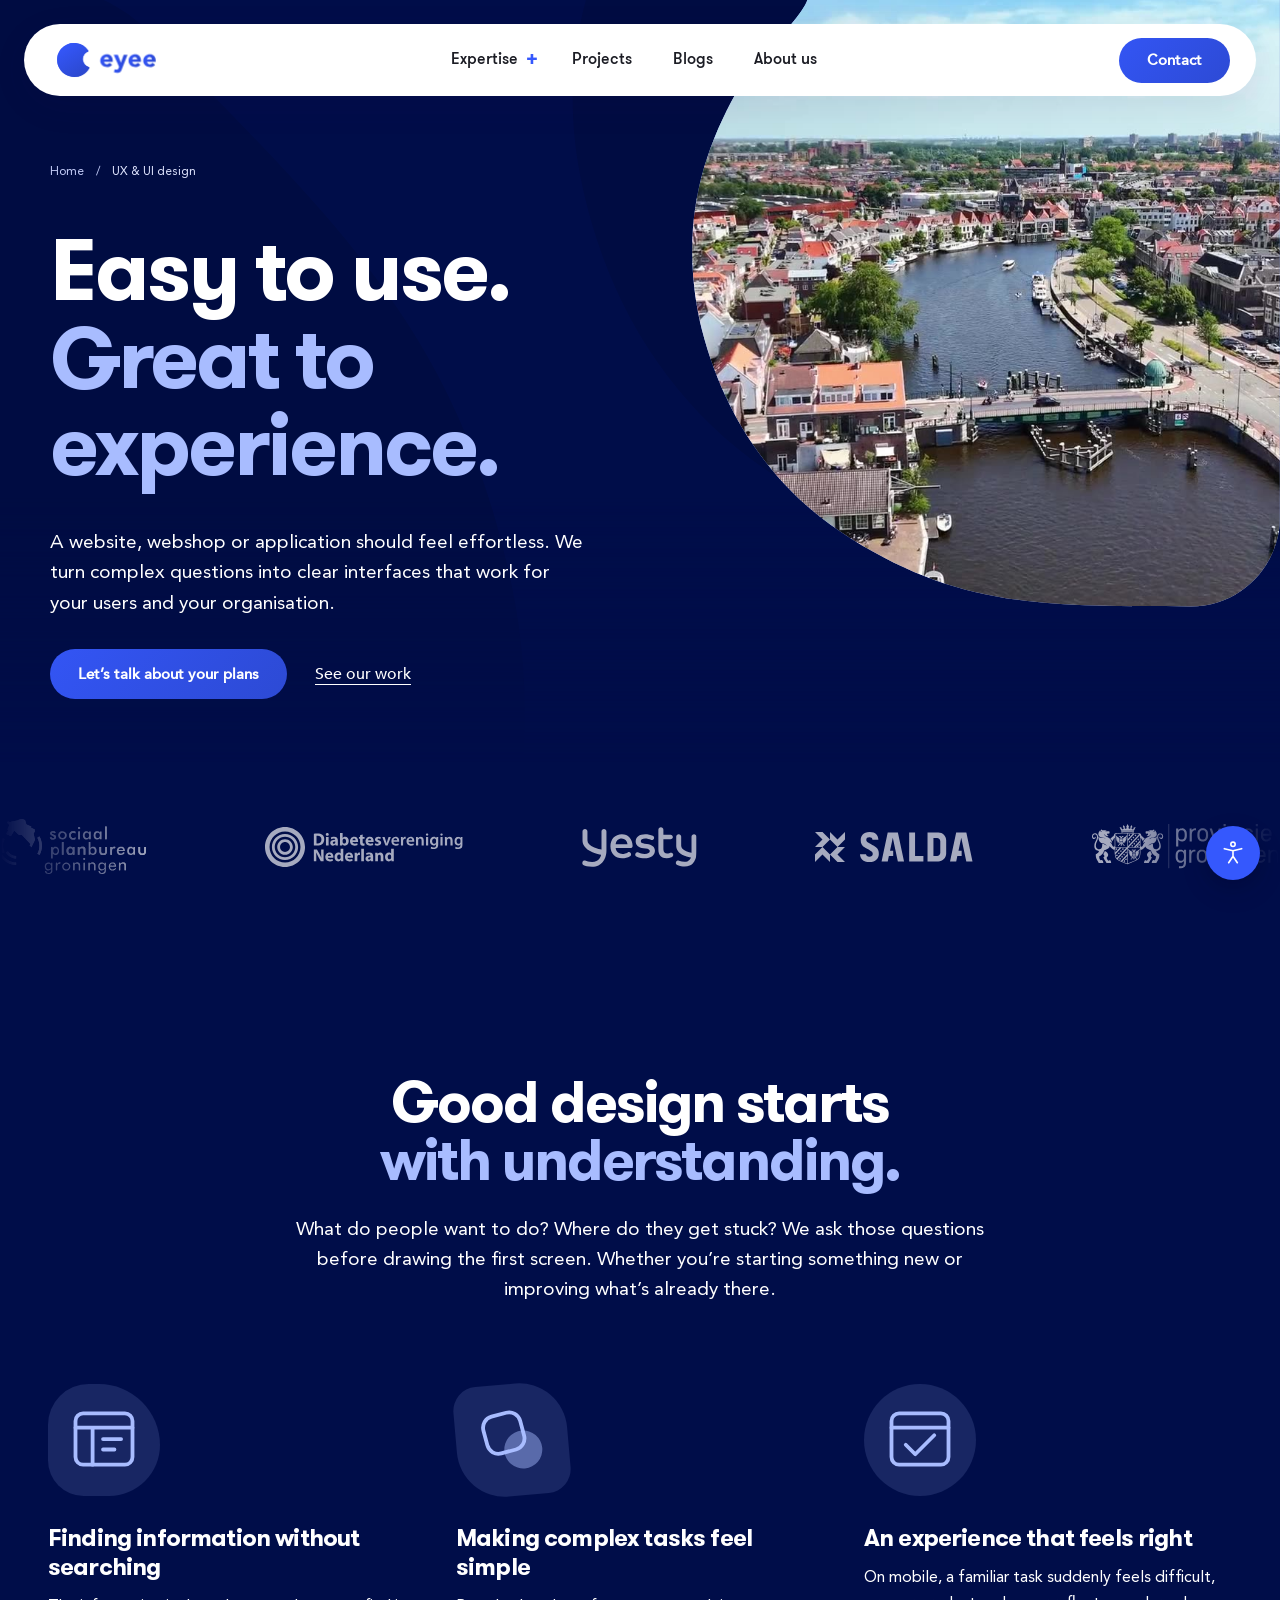
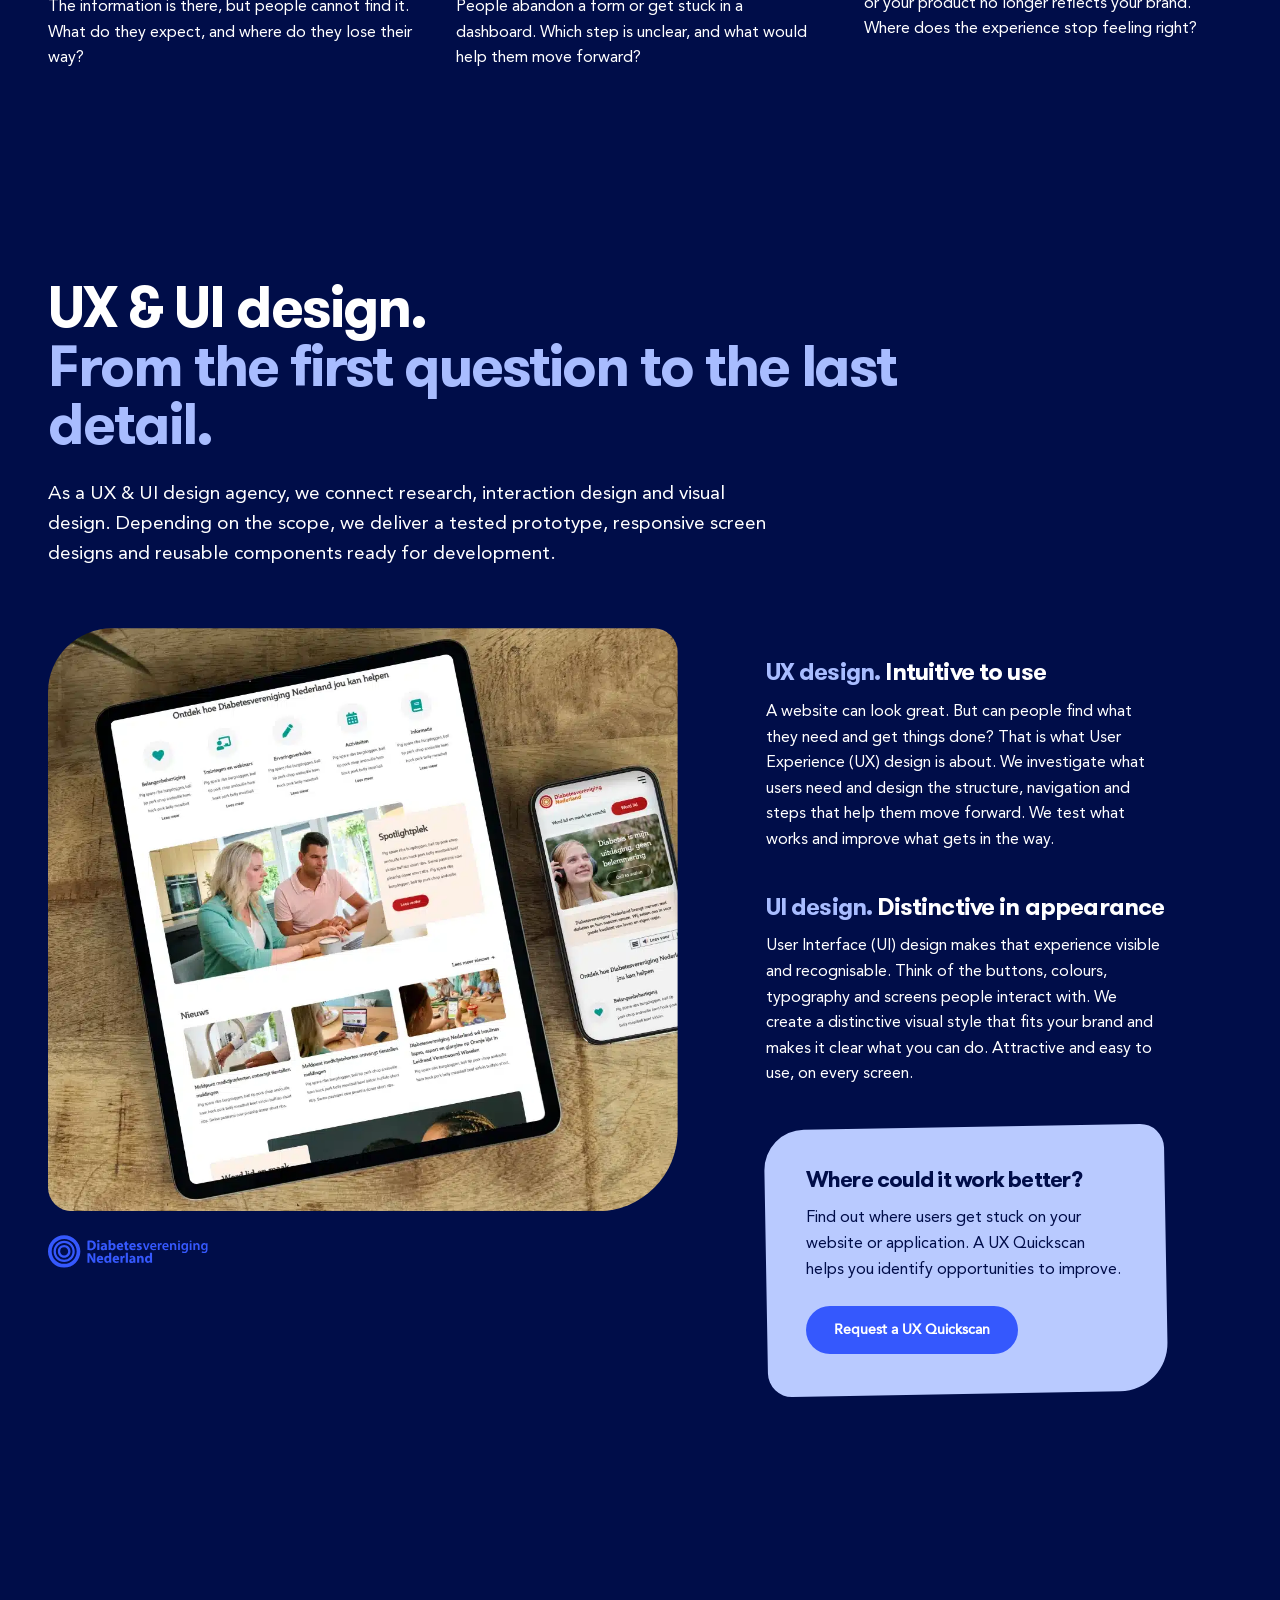
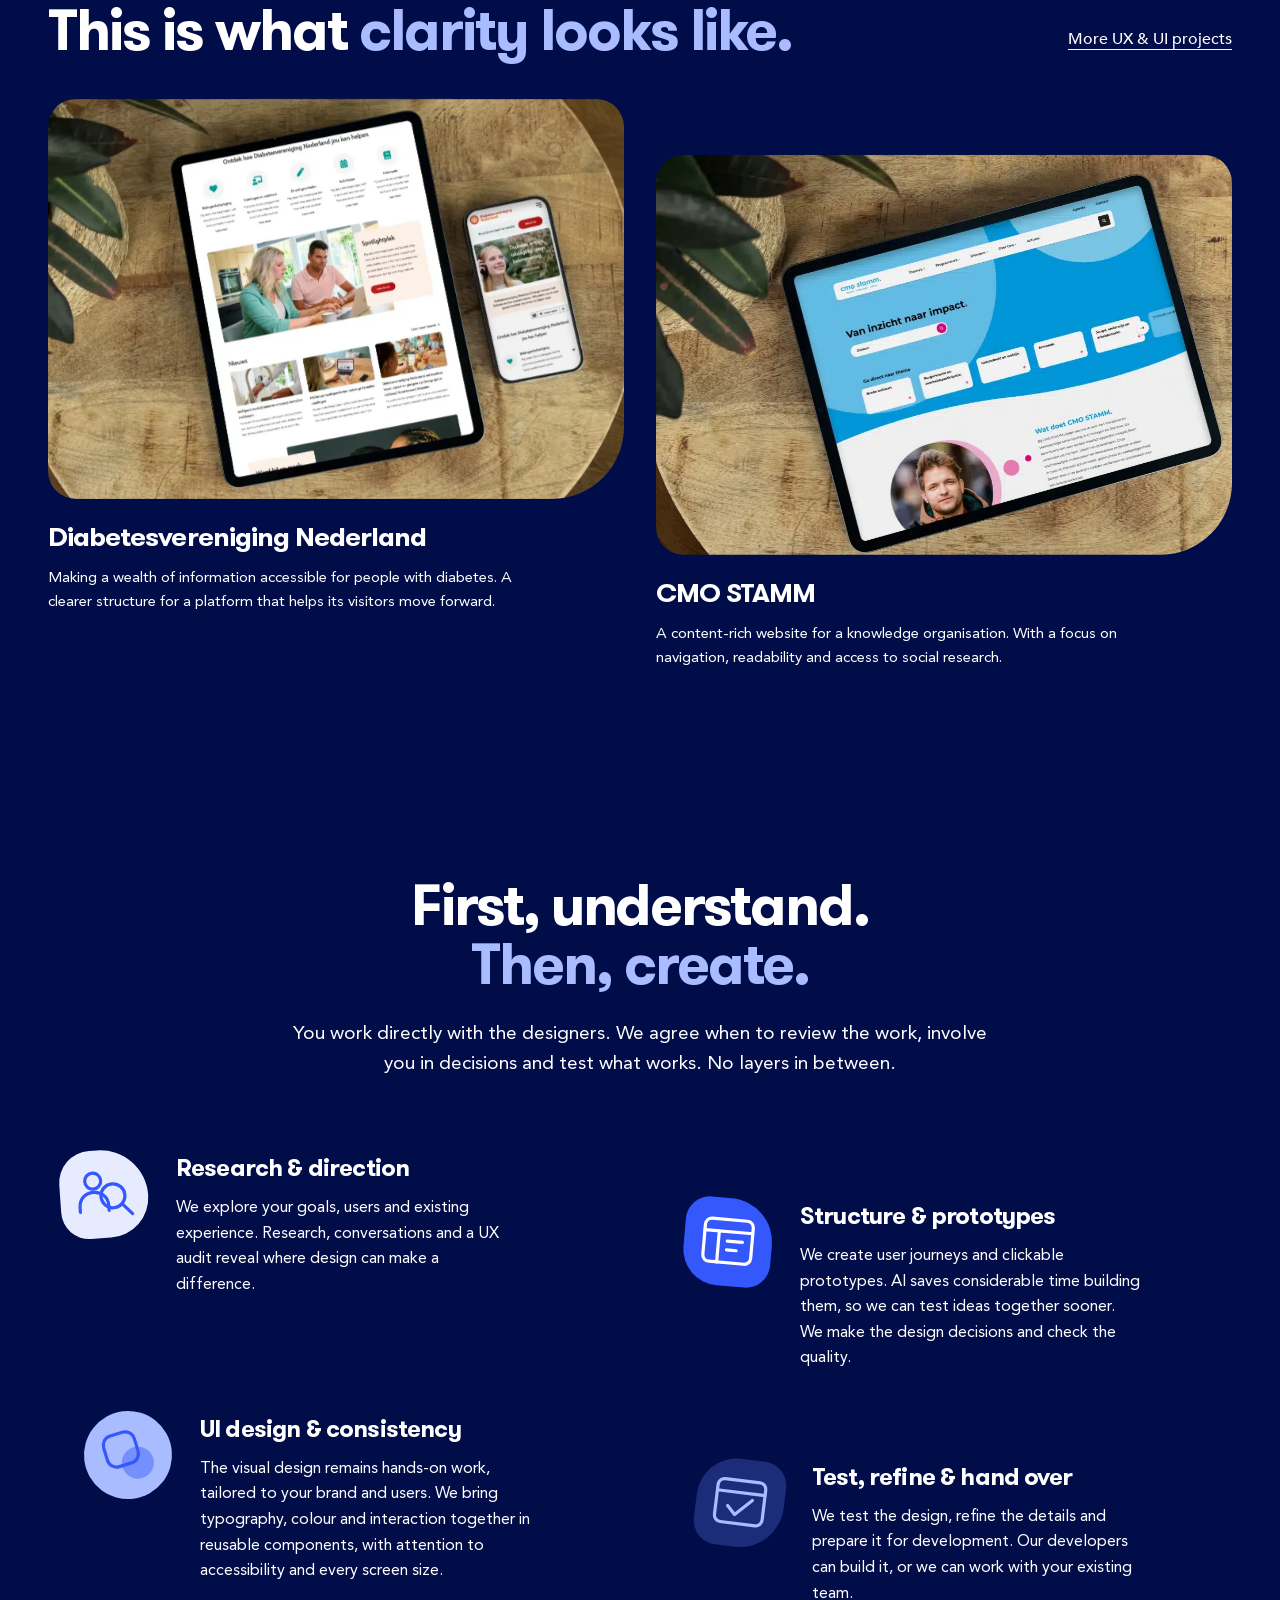
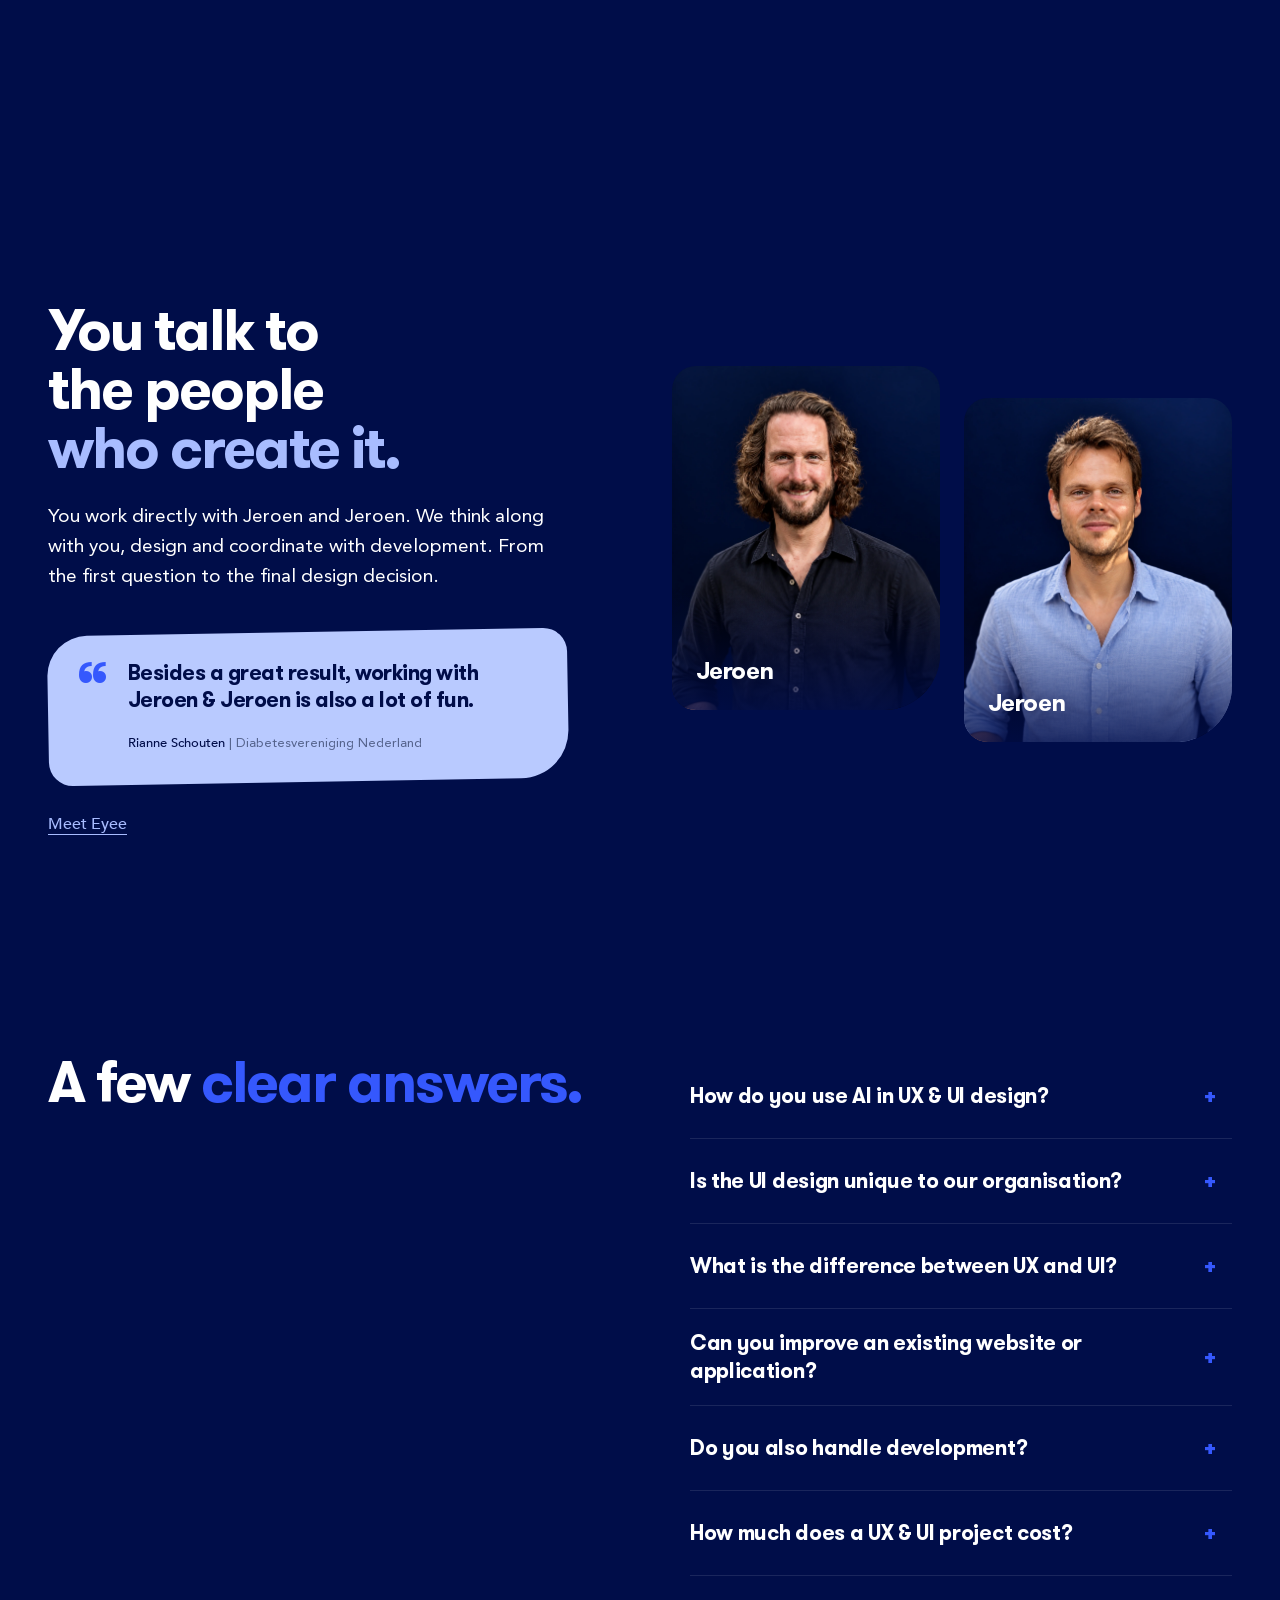
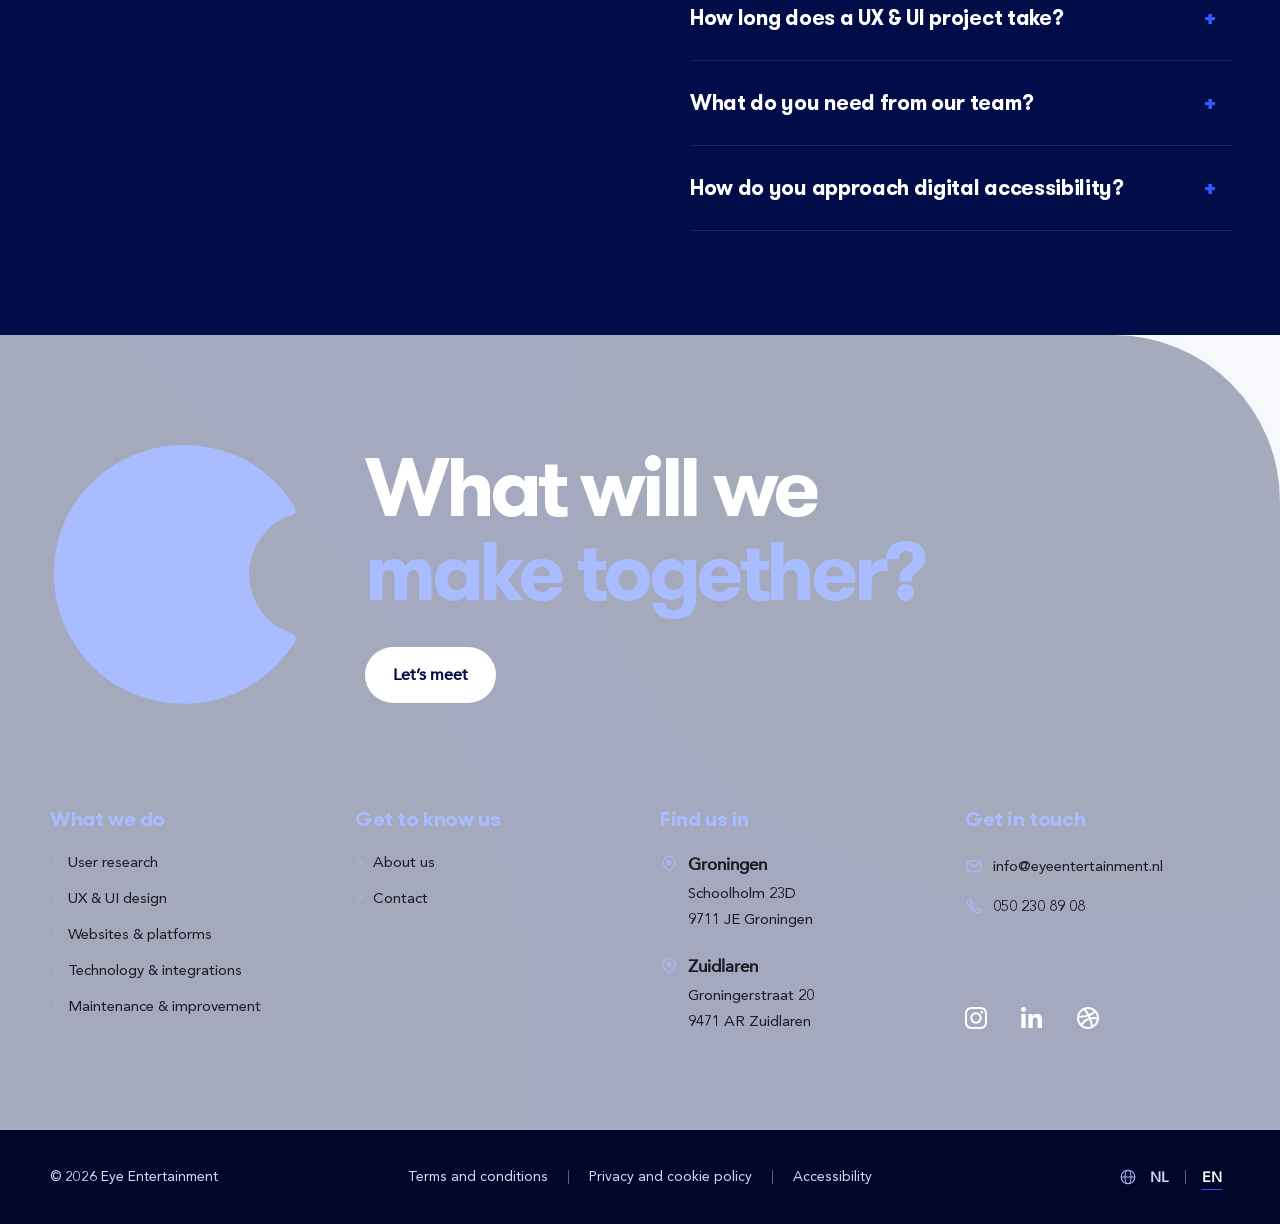
==== commit ea559c3e: "QOL Update" ====
--- a/ui-ux-design.html
+++ b/ui-ux-design.html
@@ -16,14 +16,14 @@
     />
     <link
       rel="stylesheet"
-      href="style.css?v=20261016-footer-accessibility-divider"
+      href="style.css?v=20261019-action-consistency-2"
     />
     <link rel="stylesheet" href="menu.css?v=20261016-11" />
     <link rel="stylesheet" href="expertise-menu.css?v=20261016-13" />
     <link rel="stylesheet" href="accessibility.css?v=20261016-18" />
     <link rel="stylesheet" href="floating-cta.css?v=20261016-6" />
     <link rel="stylesheet" href="videocall.css?v=20261016-1" />
-  <meta name="robots" content="noindex,follow"><link rel="stylesheet" href="ux-detail.css?v=20261018-12"><link rel="stylesheet" href="ux-motion.css?v=20261018-25"><link rel="stylesheet" href="ux-project-story.css?v=20261019-4"></head>
+  <meta name="robots" content="noindex,follow"><link rel="stylesheet" href="ux-detail.css?v=20261018-12"><link rel="stylesheet" href="ux-motion.css?v=20261019-1"><link rel="stylesheet" href="ux-project-story.css?v=20261019-4"></head>
   <body class="ux-detail" data-floating-cta="ux">
     <svg
       class="clip-definitions"
--- a/style.css
+++ b/style.css
@@ -7762,3 +7762,43 @@
   opacity: 0;
 }
 .eye-egg-bloom.is-active { opacity: var(--eye-bloom-opacity, 1); }
+
+/* Shared action typography and horizontal breathing room across both pages. */
+:root {
+  --action-padding-inline: 28px;
+  --action-font-family: Avenir, Arial, Helvetica, sans-serif;
+  --action-font-weight: 700;
+  --action-secondary-weight: 500;
+}
+.hero-actions .hero-cta-primary,
+.cases .hero-cta-primary,
+.hero-cta-primary,
+.footer .footer-start,
+.floating-cta .floating-cta-link,
+.header .header-actions .contact-link,
+.ux-detail #ux-main .ux-button {
+  padding-inline: var(--action-padding-inline);
+  font-family: var(--action-font-family);
+  font-weight: var(--action-font-weight);
+}
+.hero-cta-primary b,
+.floating-cta-link b,
+.ux-button b {font-weight:inherit;}
+.header .header-actions .contact-link,
+.header .header-actions .contact-link:is(:hover,:focus-visible) {width:auto;}
+.hero-cta-secondary,
+.hero-actions .hero-cta-secondary,
+.team-blue .team-cta,
+.review-google-link,
+.faq-intro > .faq-contact-link,
+.faq-contact-link,
+.ux-detail #ux-main .ux-text-link {
+  font-family:var(--action-font-family);
+  font-weight:var(--action-secondary-weight);
+  font-size:16px;
+  line-height:1.4;
+  text-decoration:underline;
+  text-decoration-color:currentColor;
+  text-decoration-thickness:1px;
+  text-underline-offset:5px;
+}
--- a/ux-motion.css
+++ b/ux-motion.css
@@ -306,8 +306,8 @@
 .ux-service-chapter:nth-child(2) .ux-service-copy {order:2;}
 .ux-service-copy {max-width:480px;}
 .ux-service-copy .ux-quickscan-cta {margin-top:24px; margin-right:24px; color:var(--color-navy); text-decoration-color:var(--color-blue);}
-.ux-service-copy .ux-quickscan-cta b {font-weight:500;}
-.ux-service-copy .ux-quickscan-cta span img {filter:brightness(0) saturate(100%) invert(31%) sepia(94%) saturate(2870%) hue-rotate(225deg);}
+.ux-service-copy .ux-quickscan-cta b {font-weight:inherit;}
+.ux-service-copy .ux-quickscan-cta span img {filter:none;}
 .ux-service-copy .ux-quickscan-cta:is(:hover,:focus-visible) {color:var(--color-blue);}
 .ux-detail #ux-main .ux-service-copy h3 {font-size:clamp(28px,2.7vw,38px); line-height:1.12; letter-spacing:-.025em; margin:0 0 24px;}
 .ux-service-copy p {font-size:18px; line-height:1.65;}
